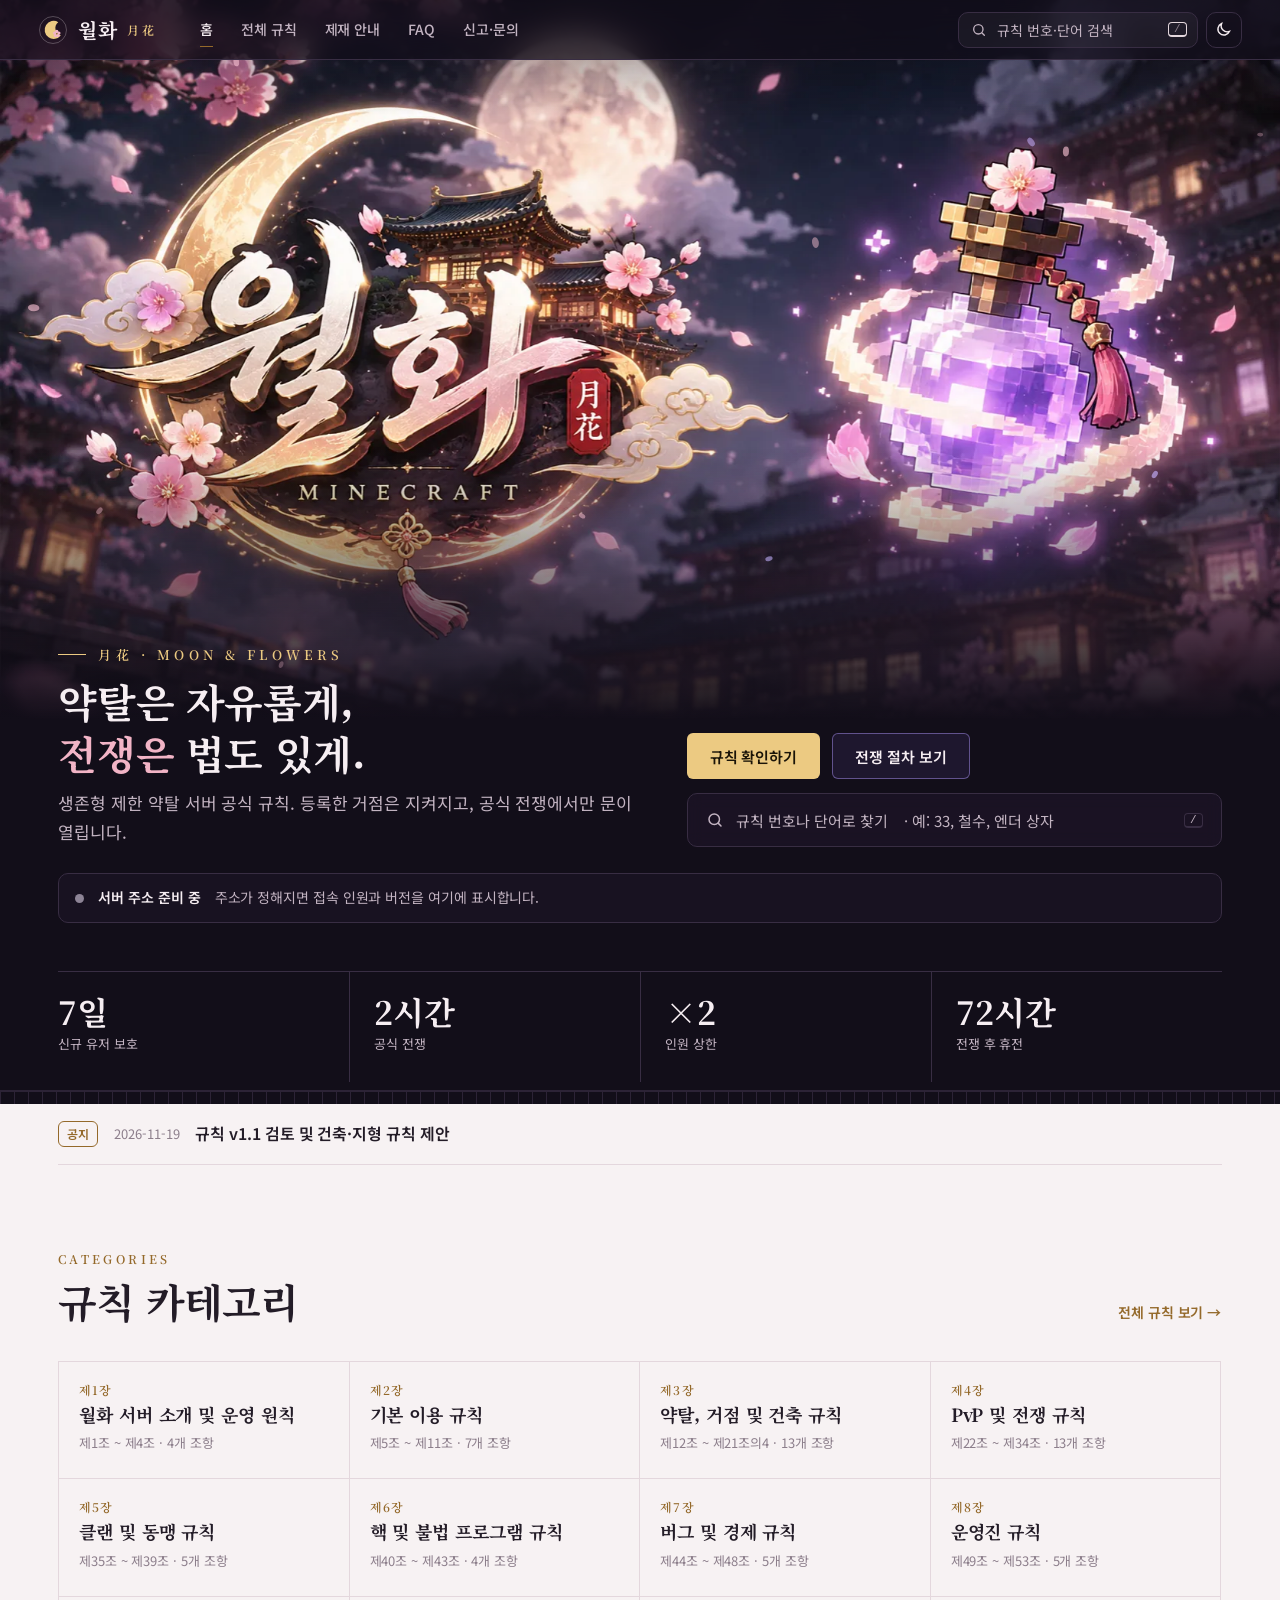
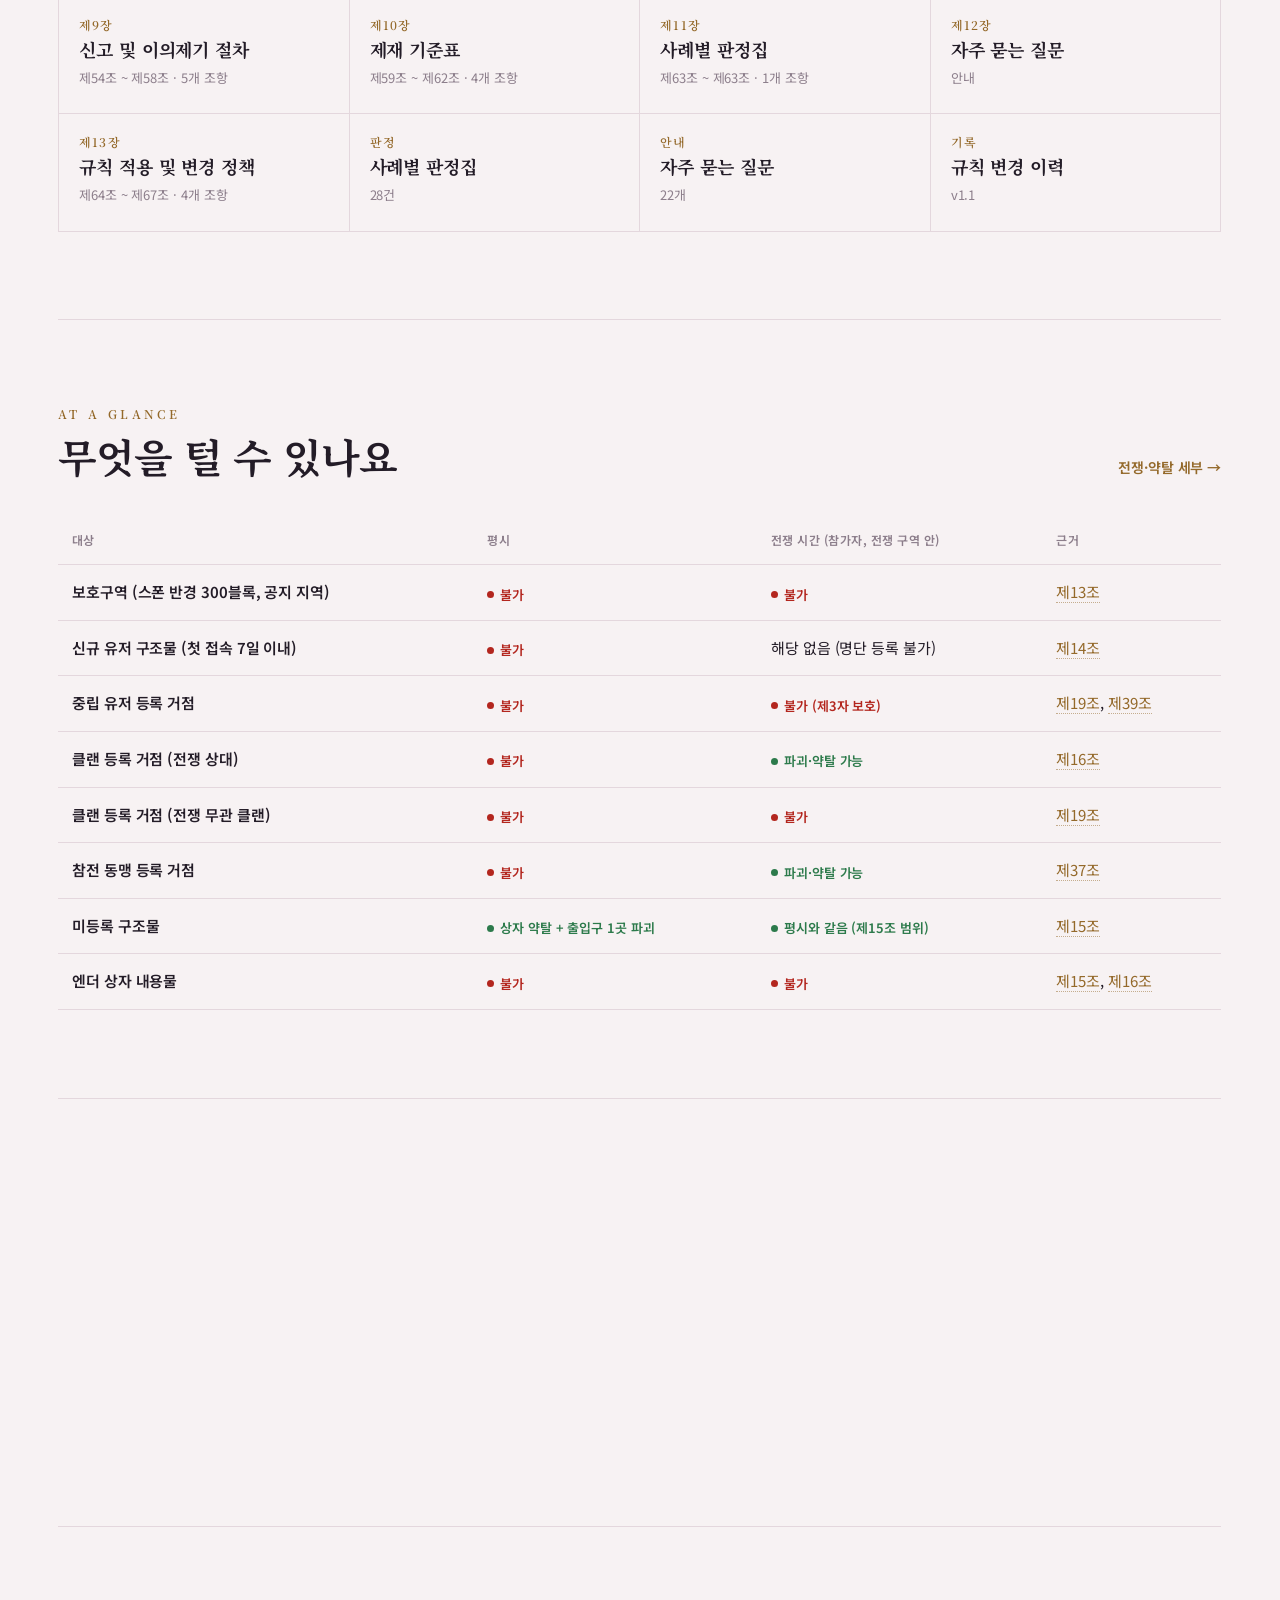
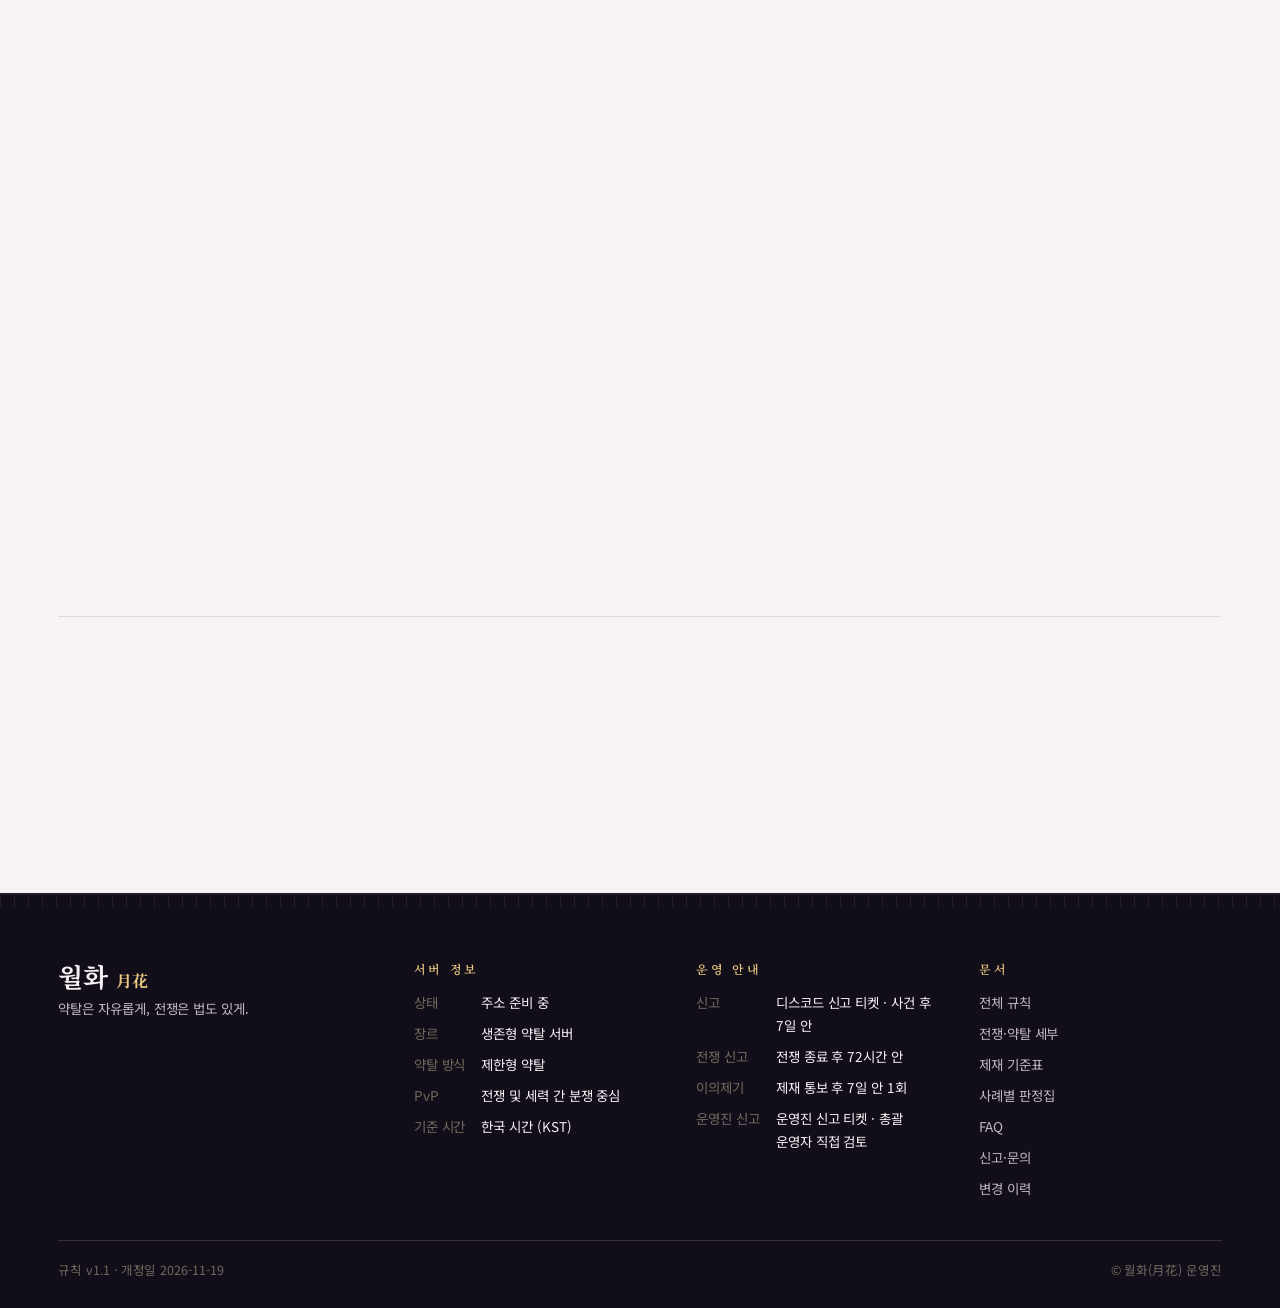
==== index.html @ 1fe0c27f "월화(月花) 공식 규칙 홈페이지 v1.1 - 규칙 데이터(data/*.md, site.json)와 디자인 코드 분리 - 전체 규칙, 전쟁·약탈 세부, 제재 기준(1·2·3차), 판" ====
<!DOCTYPE html>
<html lang="ko">
<head>
<meta charset="utf-8">
<meta name="viewport" content="width=device-width, initial-scale=1, viewport-fit=cover">
<title>월화서버</title>
<meta name="description" content="월화(月花) 생존형 제한 약탈 서버 공식 규칙. 전체 규칙, 전쟁·약탈 절차, 제재 기준, 판정 사례, FAQ.">
<meta name="theme-color" content="#120e19">
<meta property="og:type" content="website">
<meta property="og:title" content="월화(月花) 서버 공식 규칙">
<meta property="og:description" content="약탈은 자유롭게, 전쟁은 법도 있게. 월화 생존형 제한 약탈 서버의 전체 규칙과 제재 기준.">
<meta property="og:image" content="img/hero-1200.jpg">
<meta name="twitter:card" content="summary_large_image">
<link rel="icon" href="img/favicon.svg" type="image/svg+xml">
<link rel="preload" as="image" type="image/webp" href="img/hero-1200.webp" imagesrcset="img/hero-800.webp 800w, img/hero-1200.webp 1200w, img/hero-1672.webp 1672w" imagesizes="100vw" fetchpriority="high">
<link rel="preconnect" href="https://fonts.googleapis.com">
<link rel="preconnect" href="https://fonts.gstatic.com" crossorigin>
<link href="https://fonts.googleapis.com/css2?family=Noto+Sans+KR:wght@400;500;600;700&family=Noto+Serif+KR:wght@600;700&display=swap" rel="stylesheet">
<link rel="stylesheet" href="css/style.css">
</head>
<body>
<div class="progress" id="progress" aria-hidden="true"></div>

<header class="top" id="top">
  <div class="wrap">
    <button class="icon-btn menu-btn" id="menuBtn" type="button" aria-label="메뉴 열기">
      <svg viewBox="0 0 24 24" fill="none" stroke="currentColor" stroke-width="2" stroke-linecap="round"><path d="M4 7h16M4 12h16M4 17h16"/></svg>
    </button>
    <a class="logo" href="#home" aria-label="월화 홈">
      <svg viewBox="0 0 40 40" aria-hidden="true">
        <circle cx="20" cy="20" r="18" fill="none" stroke="currentColor" stroke-opacity=".35"/>
        <path d="M27 9.5A12 12 0 1 0 30.5 27 10 10 0 0 1 27 9.5Z" fill="#ecca82"/>
        <g fill="#f2b4c6" transform="translate(25 25)"><circle r="2.2" cx="0" cy="-3"/><circle r="2.2" cx="2.85" cy="-.93"/><circle r="2.2" cx="1.76" cy="2.43"/><circle r="2.2" cx="-1.76" cy="2.43"/><circle r="2.2" cx="-2.85" cy="-.93"/><circle r="1" fill="#8a6a2c"/></g>
      </svg>
      <b>월화</b><small>月花</small>
    </a>
    <nav class="gnb" aria-label="주 메뉴">
      <a href="#home" data-nav="home">홈</a>
      <a href="#rules" data-nav="rules">전체 규칙</a>
      <a href="#penalty" data-nav="penalty">제재 안내</a>
      <a href="#faq" data-nav="faq">FAQ</a>
      <a href="#report" data-nav="report">신고·문의</a>
      <a href="#admin" data-nav="admin" class="admin-link">관리</a>
    </nav>
    <div class="top-tools">
      <button class="search-btn" id="searchBtn" type="button" aria-label="규칙 검색">
        <svg viewBox="0 0 24 24" fill="none" stroke="currentColor" stroke-width="2" stroke-linecap="round"><circle cx="11" cy="11" r="7"/><path d="m20 20-3.5-3.5"/></svg>
        <span>규칙 번호·단어 검색</span><kbd>/</kbd>
      </button>
      <button class="icon-btn" id="themeBtn" type="button" aria-label="테마 바꾸기" title="테마 바꾸기">
        <svg viewBox="0 0 24 24" fill="none" stroke="currentColor" stroke-width="2"><path d="M20.5 14.6A8.5 8.5 0 0 1 9.4 3.5a8.5 8.5 0 1 0 11.1 11.1Z"/></svg>
      </button>
    </div>
  </div>
</header>

<div class="scrim" id="scrim"></div>
<main id="view" tabindex="-1"></main>

<footer class="foot" id="foot"></footer>

<nav class="tabbar" id="tabbar" aria-label="모바일 메뉴">
  <a href="#home" data-tab="home"><svg viewBox="0 0 24 24" fill="none" stroke="currentColor" stroke-width="1.8"><path d="M4 11l8-7 8 7v9h-5v-6H9v6H4z"/></svg>홈</a>
  <a href="#rules" data-tab="rules"><svg viewBox="0 0 24 24" fill="none" stroke="currentColor" stroke-width="1.8"><path d="M6 3h9l4 4v14H6zM9 10h7M9 14h7M9 18h4"/></svg>규칙</a>
  <button type="button" id="tabSearch"><svg viewBox="0 0 24 24" fill="none" stroke="currentColor" stroke-width="1.8"><circle cx="11" cy="11" r="7"/><path d="m20 20-3.5-3.5"/></svg>검색</button>
  <a href="#penalty" data-tab="penalty"><svg viewBox="0 0 24 24" fill="none" stroke="currentColor" stroke-width="1.8"><path d="M12 3l8 3v6c0 5-3.5 8-8 9-4.5-1-8-4-8-9V6z"/></svg>제재</a>
  <button type="button" id="tabMenu"><svg viewBox="0 0 24 24" fill="none" stroke="currentColor" stroke-width="1.8"><path d="M4 7h16M4 12h16M4 17h16"/></svg>목록</button>
</nav>

<div class="palette" id="palette" role="dialog" aria-modal="true" aria-label="규칙 검색">
  <div class="pal">
    <div class="pal-input">
      <svg viewBox="0 0 24 24" fill="none" stroke="currentColor" stroke-width="2" stroke-linecap="round"><circle cx="11" cy="11" r="7"/><path d="m20 20-3.5-3.5"/></svg>
      <label for="palInput" class="sr">검색어</label>
      <input id="palInput" type="search" placeholder="조 번호(33), 제재 코드(W-7), 단어(철수, 엔더 상자)" autocomplete="off">
      <button type="button" id="palClose">ESC</button>
    </div>
    <div class="chips" id="palChips" role="group" aria-label="카테고리 필터"></div>
    <div class="pal-results" id="palResults" role="listbox" aria-label="검색 결과"></div>
    <div class="pal-foot"><span><kbd>↑</kbd> <kbd>↓</kbd> 이동</span><span><kbd>Enter</kbd> 열기</span><span><kbd>Esc</kbd> 닫기</span><span id="palCount"></span></div>
  </div>
</div>

<button class="to-top" id="toTop" type="button" aria-label="맨 위로">
  <svg viewBox="0 0 24 24" fill="none" stroke="currentColor" stroke-width="2" stroke-linecap="round"><path d="m6 15 6-6 6 6"/></svg>
</button>
<div class="toast" id="toast" role="status" aria-live="polite"></div>

<script defer src="vendor/marked.min.js"></script>
<script defer src="js/status.js"></script>
<script defer src="js/data.js"></script>
<script defer src="js/app.js"></script>
<script defer src="js/admin.js"></script>
</body>
</html>
---- css/style.css ----
/* 월화 규칙 포털 — Dark Fantasy Game Portal × Modern Documentation
   레이아웃: 상단 헤더 / 홈은 전폭 비주얼 / 문서는 좌측 카테고리 · 중앙 본문 · 우측 목차 3단 */
/* 키 비주얼 팔레트: 보랏빛 밤하늘, 벚꽃 분홍, 달빛 금색, 물약 보라 */
:root{
  --bg:#f7f2f3;
  --bg-2:#efe6ea;
  --surface:#fdfafb;
  --ink:#231c27;
  --ink-2:#5c4f5e;
  --ink-3:#8c7e8b;
  --line:#e4d7dd;
  --gold:#94692a;
  --gold-soft:rgba(148,105,42,.09);
  --sakura:#c9587f;
  --violet:#7a5cd6;
  --ok:#2c7a4b; --no:#b3261e; --mid:#9a5a08;
  --mark:rgba(232,140,170,.30);
  --shadow:0 14px 44px rgba(45,25,45,.14);
  --night:#120e19; --night-2:#1c1625; --night-ink:#f6eef2; --night-ink-2:#c3b4c2; --night-line:#382d43; --night-gold:#ecca82;
  --plum:#f2b4c6;

  --display:"Noto Serif KR","Nanum Myeongjo","Apple Myungjo",serif;
  --font:"Noto Sans KR",-apple-system,BlinkMacSystemFont,"Apple SD Gothic Neo","Malgun Gothic",system-ui,sans-serif;
  --mono:"SF Mono",ui-monospace,Menlo,Consolas,monospace;
  --r-sm:6px; --r-md:10px; --r-pill:999px;
  --head-h:60px;
  --ease:cubic-bezier(.22,.8,.3,1);
  color-scheme:light;
}
@media (prefers-color-scheme: dark){
  :root:not([data-theme="light"]){
    --bg:#13101a; --bg-2:#17131f; --surface:#1e1828; --ink:#f1e9ee; --ink-2:#b9aab6; --ink-3:#85788a;
    --line:#302839; --gold:#e9c77b; --gold-soft:rgba(233,199,123,.09); --sakura:#f2b4c6; --violet:#b49cff;
    --ok:#5cc489; --no:#f0727a; --mid:#e6a44a; --mark:rgba(242,180,198,.28); --shadow:0 18px 50px rgba(0,0,0,.55);
    color-scheme:dark;
  }
}
:root[data-theme="dark"]{
  --bg:#13101a; --bg-2:#17131f; --surface:#1e1828; --ink:#f1e9ee; --ink-2:#b9aab6; --ink-3:#85788a;
  --line:#302839; --gold:#e9c77b; --gold-soft:rgba(233,199,123,.09); --sakura:#f2b4c6; --violet:#b49cff;
  --ok:#5cc489; --no:#f0727a; --mid:#e6a44a; --mark:rgba(242,180,198,.28); --shadow:0 18px 50px rgba(0,0,0,.55);
  color-scheme:dark;
}

*{box-sizing:border-box}
html{-webkit-text-size-adjust:100%;scroll-padding-top:calc(var(--head-h) + 20px)}
body{margin:0;background:var(--bg);color:var(--ink);font:400 16px/1.7 var(--font);word-break:keep-all;overflow-wrap:break-word;letter-spacing:-.005em;-webkit-font-smoothing:antialiased;transition:background-color .35s var(--ease),color .35s var(--ease)}
body::before{content:"";position:fixed;right:-18vw;top:-22vw;width:60vw;height:60vw;border-radius:50%;background:radial-gradient(circle,color-mix(in srgb,var(--violet) 9%,transparent),transparent 62%);pointer-events:none;z-index:-1}
h1,h2,h3,h4{margin:0;line-height:1.25;letter-spacing:-.02em;text-wrap:balance}
p{margin:0}
a{color:inherit}
button{font-family:inherit}
code,kbd{font-family:var(--mono);font-size:.88em}
kbd{border:1px solid var(--line);border-bottom-width:2px;border-radius:4px;padding:0 5px;font-size:11px;color:var(--ink-3)}
:focus-visible{outline:2px solid var(--gold);outline-offset:2px;border-radius:4px}
.sr{position:absolute;width:1px;height:1px;overflow:hidden;clip:rect(0 0 0 0)}
.wrap{max-width:1240px;margin:0 auto;padding:0 max(20px,3vw)}
.muted{color:var(--ink-3)}
.serif{font-family:var(--display)}

/* ── 진행 표시 ── */
.progress{position:fixed;top:0;left:0;height:2px;width:100%;transform-origin:0 50%;transform:scaleX(0);background:linear-gradient(90deg,var(--sakura),var(--gold),var(--violet));z-index:80;transition:transform .1s linear}

/* ── 헤더 ── */
.top{position:sticky;top:0;z-index:60;height:var(--head-h);background:color-mix(in srgb,var(--bg) 82%,transparent);backdrop-filter:blur(14px) saturate(140%);-webkit-backdrop-filter:blur(14px) saturate(140%);border-bottom:1px solid var(--line)}
.top.on-hero{background:color-mix(in srgb,var(--night) 70%,transparent);border-bottom-color:var(--night-line);color:var(--night-ink)}
.top .wrap{height:100%;display:flex;align-items:center;gap:20px;max-width:none}
.logo{display:flex;align-items:center;gap:10px;text-decoration:none;white-space:nowrap}
.logo svg{width:30px;height:30px;flex:none}
.logo b{font:700 20px/1 var(--display);letter-spacing:.02em}
.logo small{font:600 12px/1 var(--display);color:var(--gold);letter-spacing:.2em}
.top.on-hero .logo small{color:var(--night-gold)}
.gnb{display:flex;gap:4px;margin-left:12px}
.gnb a{position:relative;padding:8px 12px;font-size:14px;font-weight:500;text-decoration:none;color:var(--ink-2);border-radius:var(--r-sm);transition:color .2s}
.top.on-hero .gnb a{color:var(--night-ink-2)}
.gnb a::after{content:"";position:absolute;left:12px;right:12px;bottom:2px;height:1px;background:var(--gold);transform:scaleX(0);transition:transform .3s var(--ease)}
.gnb a:hover{color:var(--ink)} .top.on-hero .gnb a:hover{color:var(--night-ink)}
.gnb a:hover::after,.gnb a[aria-current="page"]::after{transform:scaleX(1)}
.gnb a[aria-current="page"]{color:var(--ink)} .top.on-hero .gnb a[aria-current="page"]{color:var(--night-ink)}
.top-tools{margin-left:auto;display:flex;gap:8px;align-items:center}
.search-btn{display:flex;align-items:center;gap:10px;height:36px;min-width:240px;padding:0 10px 0 12px;border:1px solid var(--line);border-radius:var(--r-md);background:var(--surface);color:var(--ink-3);font-size:14px;cursor:pointer;transition:border-color .2s,transform .12s}
.top.on-hero .search-btn{background:rgba(255,255,255,.04);border-color:var(--night-line);color:var(--night-ink-2)}
.search-btn:hover{border-color:var(--gold)}
.search-btn:active{transform:scale(.98)}
.search-btn svg{width:16px;height:16px;flex:none}
.search-btn kbd{margin-left:auto}
.icon-btn{display:grid;place-items:center;width:36px;height:36px;border:1px solid var(--line);border-radius:var(--r-md);background:transparent;color:inherit;cursor:pointer;transition:border-color .2s,transform .12s,background-color .2s}
.top.on-hero .icon-btn{border-color:var(--night-line)}
.icon-btn:hover{border-color:var(--gold)}
.icon-btn:active{transform:scale(.94)}
.icon-btn svg{width:17px;height:17px}
.menu-btn{display:none}
.admin-link{display:none}
.is-admin .admin-link{display:inline-flex}

/* ── 공통 버튼 ── */
.btn{display:inline-flex;align-items:center;justify-content:center;gap:8px;height:46px;padding:0 22px;border-radius:var(--r-sm);font:600 15px/1 var(--font);text-decoration:none;border:1px solid transparent;cursor:pointer;transition:transform .12s var(--ease),background-color .2s,border-color .2s,color .2s}
.btn:active{transform:scale(.97)}
.btn-gold{background:var(--night-gold);color:#1a1408}
.btn-gold:hover{background:#f3d798;box-shadow:0 0 24px rgba(236,202,130,.35)}
.btn-line{border-color:rgba(180,156,255,.45);color:var(--night-ink);background:rgba(120,90,200,.12)}
.btn-line:hover{border-color:#b49cff;color:#fff;box-shadow:0 0 24px rgba(180,156,255,.25)}
.btn-sm{height:32px;padding:0 12px;font-size:13px;border-radius:var(--r-sm);border:1px solid var(--line);background:var(--surface);color:var(--ink-2)}
.btn-sm:hover{border-color:var(--gold);color:var(--ink)}
.btn-sm.primary{background:var(--gold);border-color:var(--gold);color:var(--surface)}
.btn-sm.danger{color:var(--no)}

/* ── 페이지 전환 ── */
#view{position:relative}
.enter{animation:enter .38s var(--ease) backwards}
@keyframes enter{from{opacity:0;transform:translateY(8px)}to{opacity:1;transform:none}}

/* ── 홈 히어로: 키 비주얼 + 아래 안내 띠 ── */
.hero{position:relative;background:var(--night);color:var(--night-ink);overflow:hidden;margin-top:calc(-1 * var(--head-h))}
.kv{position:relative;aspect-ratio:1672/941;max-height:min(86vh,900px);min-height:300px;width:100%;overflow:hidden;background:#1d1a25 url("[data-uri]") center/cover no-repeat}
.kv img{position:absolute;inset:0;width:100%;height:100%;object-fit:cover;object-position:30% 50%;will-change:transform;animation:kvIn 1.2s var(--ease) both}
@keyframes kvIn{from{opacity:0;transform:scale(1.04)}to{opacity:1;transform:none}}
.kv::after{content:"";position:absolute;inset:0;pointer-events:none;background:linear-gradient(180deg,rgba(18,14,25,.55) 0,transparent 16%,transparent 62%,var(--night) 100%)}
.hero canvas{position:absolute;inset:0;width:100%;height:100%;pointer-events:none;z-index:1}
.hero-body{position:relative;z-index:2;margin-top:-72px;padding-bottom:8px}
.hero-row{display:grid;grid-template-columns:minmax(0,1.1fr) minmax(0,1fr);gap:40px;align-items:end}
.hero .kicker{font:600 13px/1 var(--display);letter-spacing:.32em;color:var(--night-gold);display:flex;align-items:center;gap:12px}
.hero .kicker::before{content:"";width:28px;height:1px;background:var(--night-gold)}
.hero h2{font:700 clamp(26px,3.2vw,40px)/1.3 var(--display);margin:14px 0 10px;letter-spacing:-.01em}
.hero h2 em{font-style:normal;color:var(--plum)}
.hero .lead{font-size:clamp(15px,1.5vw,17px);color:var(--night-ink-2);max-width:34em}
.hero .ctas{display:flex;gap:12px;flex-wrap:wrap;margin-bottom:14px}
.hero-search{display:flex;align-items:center;gap:12px;width:100%;height:54px;padding:0 18px;border:1px solid var(--night-line);border-radius:var(--r-md);background:rgba(30,22,40,.72);backdrop-filter:blur(8px);-webkit-backdrop-filter:blur(8px);color:var(--night-ink-2);font-size:15px;cursor:text;text-align:left;transition:border-color .2s,box-shadow .3s,background-color .2s}
.hero-search:hover{border-color:#b49cff;box-shadow:0 0 0 4px rgba(180,156,255,.12),0 0 32px rgba(180,156,255,.18)}
.hero-search svg{width:18px;height:18px;flex:none}
.hero-search kbd{margin-left:auto;border-color:var(--night-line);color:var(--night-ink-2)}
.hero-stats{position:relative;display:grid;grid-template-columns:repeat(4,1fr);margin-top:48px;border-top:1px solid var(--night-line)}
.hero-stats a{padding:22px 24px 26px 0;text-decoration:none;transition:color .2s}
.hero-stats a+a{padding-left:24px;border-left:1px solid var(--night-line)}
.hero-stats b{display:block;font:700 32px/1.1 var(--display);color:var(--night-ink);transition:color .2s,text-shadow .3s}
.hero-stats span{font-size:13px;color:var(--night-ink-2)}
.hero-stats a:hover b{color:var(--night-gold);text-shadow:0 0 18px rgba(236,202,130,.35)}
.lattice{height:14px;background-image:linear-gradient(90deg,var(--night-line) 1px,transparent 1px),linear-gradient(var(--night-line) 1px,transparent 1px);background-size:14px 14px;opacity:.7;border-top:1px solid var(--night-line)}

/* ── 홈 섹션 ── */
.home-sec{padding:88px 0;content-visibility:auto;contain-intrinsic-size:auto 700px}
.home-sec+.home-sec{border-top:1px solid var(--line)}
.sec-title{display:flex;align-items:end;justify-content:space-between;gap:20px;margin-bottom:36px;flex-wrap:wrap}
.sec-title .eyebrow{font:600 12px/1 var(--display);letter-spacing:.28em;color:var(--gold);margin-bottom:12px}
.sec-title h2{font:700 clamp(28px,3.6vw,40px)/1.2 var(--display)}
.sec-title a{font-size:14px;color:var(--gold);text-decoration:none;font-weight:600}
.sec-title a:hover{text-decoration:underline}
.notice-bar{display:flex;align-items:center;gap:16px;padding:16px 0;border-bottom:1px solid var(--line);text-decoration:none}
.notice-bar .tag{font-size:12px;font-weight:600;color:var(--gold);border:1px solid var(--gold);padding:2px 8px;border-radius:var(--r-sm)}
.notice-bar time{font-size:13px;color:var(--ink-3);font-variant-numeric:tabular-nums}
.notice-bar b{font-weight:600}
.notice-bar:hover b{color:var(--gold)}

.cat-grid{display:grid;grid-template-columns:repeat(4,1fr);border-top:1px solid var(--line);border-left:1px solid var(--line)}
.cat-grid a{display:grid;gap:6px;align-content:start;padding:22px 20px 24px;border-right:1px solid var(--line);border-bottom:1px solid var(--line);text-decoration:none;transition:background-color .25s var(--ease)}
.cat-grid a{position:relative}
.cat-grid a::after{content:"";position:absolute;left:0;right:0;bottom:-1px;height:2px;background:linear-gradient(90deg,var(--sakura),var(--violet));transform:scaleX(0);transform-origin:0 50%;transition:transform .35s var(--ease)}
.cat-grid a:hover{background:var(--surface)}
.cat-grid a:hover::after{transform:scaleX(1)}
.cat-grid .no{font:600 12px/1 var(--display);color:var(--gold);letter-spacing:.1em}
.cat-grid b{font:700 18px/1.35 var(--display)}
.cat-grid span{font-size:13px;color:var(--ink-3)}
.cat-grid a:hover b{color:var(--gold)}

.matrix-wrap{overflow-x:auto}
.matrix{width:100%;border-collapse:collapse;font-size:15px}
.matrix th,.matrix td{text-align:left;padding:14px 14px;border-bottom:1px solid var(--line);vertical-align:top}
.matrix thead th{font-size:12px;color:var(--ink-3);font-weight:600;letter-spacing:.04em}
.matrix tbody td:first-child{font-weight:600}
.matrix tbody tr{transition:background-color .2s}
.matrix tbody tr:hover{background:var(--surface)}
.pill{display:inline-flex;align-items:center;gap:6px;font-size:13px;font-weight:600;white-space:nowrap}
.pill::before{content:"";width:7px;height:7px;border-radius:50%;background:currentColor;flex:none}
.pill.ok{color:var(--ok)} .pill.no{color:var(--no)} .pill.mid{color:var(--mid)}

.timeline{list-style:none;margin:0;padding:0;display:grid;grid-template-columns:repeat(8,1fr);border-top:1px solid var(--line)}
.timeline li{position:relative;padding:22px 14px 0 0}
.timeline li::before{content:"";position:absolute;top:-4px;left:0;width:7px;height:7px;transform:rotate(45deg);background:var(--ink-3)}
.timeline li.key::before{background:var(--gold)}
.timeline li.war::before{background:var(--no)}
.timeline .t{font-size:12px;color:var(--ink-3);font-weight:600;font-variant-numeric:tabular-nums}
.timeline h4{font:700 17px/1.3 var(--display);margin:4px 0 6px}
.timeline p{font-size:13px;color:var(--ink-2);line-height:1.55}

.two{display:grid;grid-template-columns:minmax(0,1fr) minmax(0,1fr);gap:56px}
.severe{list-style:none;margin:0;padding:0;border-top:1px solid var(--line)}
.severe li{display:flex;gap:12px;padding:12px 0;border-bottom:1px solid var(--line);font-size:15px}
.severe li::before{content:"";flex:none;width:6px;height:6px;margin-top:10px;transform:rotate(45deg);background:var(--no)}
.ladder{display:grid;grid-template-columns:repeat(7,minmax(0,1fr));gap:4px;align-items:end;height:220px}
.ladder div{display:flex;flex-direction:column;justify-content:flex-end;padding:10px 8px;border-radius:4px 4px 0 0;background:var(--bg-2);border:1px solid var(--line);border-bottom:0;transition:transform .3s var(--ease),background-color .25s}
.ladder div:hover{transform:translateY(-4px);background:var(--surface)}
.ladder div:last-child{background:color-mix(in srgb,var(--no) 18%,var(--bg-2));border-color:color-mix(in srgb,var(--no) 40%,var(--line))}
.ladder span{font-size:11px;color:var(--ink-3)}
.ladder b{font-size:14px;line-height:1.25}
.quick{display:grid;grid-template-columns:repeat(4,1fr);gap:0;border-top:1px solid var(--line)}
.quick a{padding:22px 20px 24px 0;text-decoration:none;display:grid;gap:4px}
.quick a+a{padding-left:20px;border-left:1px solid var(--line)}
.quick b{font:700 20px/1.3 var(--display)}
.quick span{font-size:14px;color:var(--ink-2)}
.quick a:hover b{color:var(--gold)}

/* ── 문서 3단 레이아웃 ── */
.docs{display:grid;grid-template-columns:272px minmax(0,1fr) 232px;max-width:1480px;margin:0 auto;min-height:calc(100vh - var(--head-h))}
.side{position:sticky;top:var(--head-h);height:calc(100vh - var(--head-h));overflow-y:auto;border-right:1px solid var(--line);background:var(--bg-2);padding:20px 14px 40px;scrollbar-width:thin}
.side-filter{width:100%;height:34px;border:1px solid var(--line);border-radius:var(--r-sm);background:var(--surface);color:var(--ink);font:400 13px var(--font);padding:0 10px;margin-bottom:16px}
.side-filter:focus{outline:none;border-color:var(--gold)}
.side h4{font:600 11px/1 var(--font);letter-spacing:.14em;color:var(--ink-3);margin:20px 8px 8px}
.side h4:first-of-type{margin-top:4px}
.side ul{list-style:none;margin:0;padding:0}
.nav-item{display:flex;align-items:center;gap:8px;width:100%;padding:7px 10px;border:0;border-radius:var(--r-sm);background:none;color:var(--ink-2);font-size:14px;text-align:left;text-decoration:none;cursor:pointer;position:relative;transition:background-color .15s,color .15s}
.nav-item:hover{background:var(--gold-soft);color:var(--ink)}
.nav-item.active{color:var(--ink);font-weight:600;background:var(--gold-soft)}
.nav-item.active::before{content:"";position:absolute;left:0;top:7px;bottom:7px;width:2px;border-radius:2px;background:linear-gradient(var(--sakura),var(--gold))}
.nav-item .no{font:600 11px/1 var(--mono);color:var(--ink-3);min-width:26px}
.nav-item .chev{margin-left:auto;width:14px;height:14px;transition:transform .25s var(--ease);color:var(--ink-3)}
.nav-item[aria-expanded="true"] .chev{transform:rotate(90deg)}
.sub{display:none;margin:2px 0 6px 18px;border-left:1px solid var(--line);padding-left:6px}
.sub.open{display:block;animation:enter .25s var(--ease)}
.sub a{display:block;padding:4px 8px;border-radius:4px;font-size:13px;color:var(--ink-3);text-decoration:none;line-height:1.45;transition:color .15s,background-color .15s}
.sub a:hover{color:var(--ink);background:var(--gold-soft)}
.sub a.reading{color:var(--gold);font-weight:600}
.side .hidden{display:none}

.content{padding:40px clamp(20px,4vw,64px) 96px;min-width:0}
.crumbs{display:flex;gap:8px;font-size:13px;color:var(--ink-3);margin-bottom:14px;flex-wrap:wrap}
.crumbs a{text-decoration:none}
.crumbs a:hover{color:var(--gold)}
.page-head{padding-bottom:24px;margin-bottom:8px;border-bottom:1px solid var(--line)}
.page-head .eyebrow{font:600 12px/1 var(--display);letter-spacing:.24em;color:var(--gold);margin-bottom:10px}
.page-head h1{font:700 clamp(28px,3.4vw,38px)/1.25 var(--display)}
.page-head .desc{color:var(--ink-2);margin-top:10px;max-width:46em}
.page-tools{display:flex;gap:8px;flex-wrap:wrap;margin-top:18px}
.chips{display:flex;gap:6px;flex-wrap:wrap}
.chip{height:30px;padding:0 12px;border:1px solid var(--line);border-radius:var(--r-pill);background:transparent;color:var(--ink-2);font-size:13px;cursor:pointer;transition:all .18s var(--ease)}
.chip:hover{border-color:var(--gold);color:var(--ink)}
.chip[aria-pressed="true"]{background:var(--ink);border-color:var(--ink);color:var(--bg)}
.chip .n{opacity:.6;margin-left:4px;font-variant-numeric:tabular-nums}

/* 장 / 조 */
.chapter-note{margin:20px 0 0;padding:12px 16px;border-left:2px solid var(--sakura);background:var(--surface);color:var(--ink-2);font-size:14px;border-radius:0 var(--r-sm) var(--r-sm) 0}
.art{padding:32px 0;border-bottom:1px solid var(--line);scroll-margin-top:calc(var(--head-h) + 16px)}
.art-head{display:flex;align-items:baseline;gap:14px;flex-wrap:wrap}
.art-no{font:700 13px/1 var(--mono);color:var(--gold);text-decoration:none;padding:5px 8px;border:1px solid color-mix(in srgb,var(--gold) 45%,transparent);border-radius:4px;letter-spacing:.02em;flex:none}
.art-no:hover{background:var(--gold-soft)}
.art h2{font:700 22px/1.35 var(--display);flex:1 1 200px}
.art-tools{display:flex;gap:4px;margin-left:auto}
.mini{display:inline-flex;align-items:center;gap:4px;height:28px;padding:0 9px;border:1px solid transparent;border-radius:var(--r-sm);background:none;color:var(--ink-3);font-size:12px;cursor:pointer;transition:all .15s}
.mini:hover{border-color:var(--line);color:var(--ink)}
.mini svg{width:13px;height:13px;transition:transform .25s var(--ease)}
.art.collapsed .toggle svg{transform:rotate(-90deg)}
.tags{display:flex;gap:6px;flex-wrap:wrap;margin-top:10px}
.tag-s{font-size:11px;font-weight:600;padding:2px 8px;border-radius:4px;border:1px solid var(--line);color:var(--ink-2)}
.tag-s.severe{border-color:color-mix(in srgb,var(--no) 50%,transparent);color:var(--no)}
.tag-s.ban{border-color:color-mix(in srgb,var(--mid) 50%,transparent);color:var(--mid)}
.art-body{margin-top:14px;display:grid;grid-template-rows:1fr;transition:grid-template-rows .3s var(--ease),opacity .3s}
.art-body>div{overflow:hidden}
.art.collapsed .art-body{grid-template-rows:0fr;opacity:0;margin-top:0}
.art-subs{display:grid;gap:8px;margin-top:16px}
.art.collapsed .art-subs{display:none}
details.fold{border:1px solid var(--line);border-radius:var(--r-md);background:var(--surface);overflow:hidden}
details.fold summary{display:flex;align-items:center;gap:10px;padding:11px 14px;cursor:pointer;font-size:14px;font-weight:600;list-style:none;user-select:none;transition:background-color .15s}
details.fold summary::-webkit-details-marker{display:none}
details.fold summary:hover{background:var(--gold-soft)}
details.fold summary .n{font-weight:500;color:var(--ink-3);font-variant-numeric:tabular-nums}
details.fold summary svg{margin-left:auto;width:14px;height:14px;color:var(--ink-3);transition:transform .25s var(--ease)}
details.fold[open] summary svg{transform:rotate(90deg)}
details.fold .fold-body{padding:4px 14px 14px;animation:enter .25s var(--ease)}
.pen-table{width:100%;border-collapse:collapse;font-size:13px}
.pen-table th,.pen-table td{text-align:left;padding:8px 10px;border-bottom:1px solid var(--line);vertical-align:top}
.pen-table th{color:var(--ink-3);font-weight:600;font-size:12px}
.pen-table td:first-child a{font-family:var(--mono);color:var(--gold);text-decoration:none;font-weight:600}
.case-links{list-style:none;margin:0;padding:0;display:grid;gap:2px}
.case-links a{display:flex;gap:10px;align-items:baseline;padding:7px 0;text-decoration:none;font-size:14px;border-bottom:1px dashed var(--line)}
.case-links a:hover .t{color:var(--gold)}
.case-links .k{font-family:var(--mono);font-size:12px;color:var(--ink-3);flex:none}
.case-links .pill{margin-left:auto}
.pager{display:grid;grid-template-columns:1fr 1fr;gap:12px;margin-top:48px}
.pager a{display:grid;gap:4px;padding:16px 18px;border:1px solid var(--line);border-radius:var(--r-md);text-decoration:none;transition:border-color .2s,transform .2s var(--ease)}
.pager a:hover{border-color:var(--gold);transform:translateY(-2px)}
.pager a.next{text-align:right;grid-column:2}
.pager span{font-size:12px;color:var(--ink-3)}
.pager b{font-family:var(--display)}

/* 마크다운 본문 */
.prose{font-size:15.5px;max-width:780px}
.prose>*:first-child{margin-top:0}
.prose h1{display:none}
.prose h2{font:700 24px/1.35 var(--display);margin:44px 0 14px;padding-top:28px;border-top:1px solid var(--line);scroll-margin-top:calc(var(--head-h) + 16px)}
.prose h3{font:700 18px/1.4 var(--display);margin:28px 0 10px;scroll-margin-top:calc(var(--head-h) + 16px)}
.prose h4{font-size:16px;margin:20px 0 8px}
.prose p,.prose ul,.prose ol{margin:0 0 12px}
.prose ul,.prose ol{padding-left:1.35em}
.prose li{margin:3px 0}
.prose li::marker{color:var(--ink-3)}
.prose a{color:var(--gold);text-decoration:none;border-bottom:1px solid color-mix(in srgb,var(--gold) 35%,transparent)}
.prose a:hover{border-bottom-color:var(--gold)}
.prose blockquote{margin:0 0 16px;padding:10px 16px;border-left:2px solid var(--sakura);background:var(--surface);color:var(--ink-2);border-radius:0 var(--r-sm) var(--r-sm) 0}
.prose blockquote p{margin:0}
.prose hr{border:0;border-top:1px solid var(--line);margin:32px 0}
.prose .tw{overflow-x:auto;margin:0 0 16px;border:1px solid var(--line);border-radius:var(--r-md)}
.prose table{border-collapse:collapse;width:100%;font-size:14px}
.prose th,.prose td{text-align:left;padding:9px 12px;border-bottom:1px solid var(--line);vertical-align:top}
.prose tr:last-child td{border-bottom:0}
.prose th{background:var(--surface);color:var(--ink-3);font-weight:600;font-size:12.5px;white-space:nowrap}
.prose tr:target td,.flash{animation:flash 1.6s var(--ease)}
@keyframes flash{0%,40%{background:var(--mark)}100%{background:transparent}}
.prose pre{background:var(--surface);border:1px solid var(--line);padding:14px 16px;border-radius:var(--r-md);overflow-x:auto;font-size:13px;line-height:1.6}
.prose code{background:var(--gold-soft);padding:1px 5px;border-radius:4px;white-space:nowrap}
.prose pre code{background:none;padding:0}
.prose input[type=checkbox]{margin-right:6px;accent-color:var(--gold)}
.prose strong{font-weight:700}
.rule-ref{color:var(--gold);text-decoration:none;border-bottom:1px dotted color-mix(in srgb,var(--gold) 50%,transparent)}
.rule-ref:hover{border-bottom-style:solid}

/* 판정집 */
.case-list{list-style:none;margin:20px 0 0;padding:0}
.case{border-bottom:1px solid var(--line);scroll-margin-top:calc(var(--head-h) + 16px)}
.case>button{display:grid;grid-template-columns:72px 1fr auto 16px;gap:16px;align-items:center;width:100%;padding:18px 0;border:0;background:none;color:inherit;text-align:left;cursor:pointer}
.case>button:hover h3{color:var(--gold)}
.case .k{font:600 12px/1 var(--mono);color:var(--ink-3)}
.case h3{font:700 17px/1.4 var(--display);transition:color .15s}
.case .cat{font-size:12px;color:var(--ink-3);margin-top:2px;display:block;font-family:var(--font);font-weight:400}
.case>button svg{width:14px;height:14px;color:var(--ink-3);transition:transform .25s var(--ease)}
.case.open>button svg{transform:rotate(90deg)}
.case-body{display:none;padding:0 0 22px 88px}
.case.open .case-body{display:block;animation:enter .25s var(--ease)}
.case dl{margin:0;display:grid;grid-template-columns:110px 1fr;gap:10px 18px;font-size:14.5px}
.case dt{color:var(--ink-3);font-weight:600;font-size:13px}
.case dd{margin:0}

/* FAQ */
.faq-group{margin-top:28px}
.faq-group h2{font:700 13px/1 var(--font);letter-spacing:.12em;color:var(--ink-3);margin-bottom:6px}
.faq-group .case>button{grid-template-columns:28px 1fr 16px}
.faq-group .case-body{padding-left:44px;color:var(--ink-2)}

/* 우측 목차 */
.toc{position:sticky;top:var(--head-h);height:calc(100vh - var(--head-h));overflow-y:auto;padding:40px 20px 40px 8px;font-size:13px;scrollbar-width:thin}
.toc h4{font:600 11px/1 var(--font);letter-spacing:.14em;color:var(--ink-3);margin:0 0 12px 12px}
.toc a{display:block;padding:5px 12px;border-left:1px solid var(--line);color:var(--ink-3);text-decoration:none;line-height:1.45;transition:color .15s,border-color .15s}
.toc a:hover{color:var(--ink)}
.toc a.l3{padding-left:24px;font-size:12.5px}
.toc a.reading{color:var(--gold);border-left-color:var(--gold);font-weight:600}
.toc .toc-actions{margin:20px 0 0 12px;display:grid;gap:6px;justify-items:start}
.toc .toc-actions button{border:0;background:none;color:var(--ink-3);font-size:12.5px;cursor:pointer;padding:2px 0}
.toc .toc-actions button:hover{color:var(--gold)}
.toc-inline{display:none}

/* ── 검색 팔레트 ── */
.palette{position:fixed;inset:0;z-index:90;display:none;align-items:flex-start;justify-content:center;padding:10vh 16px 16px;background:rgba(5,6,9,.55);backdrop-filter:blur(3px)}
.palette.open{display:flex;animation:fadein .18s ease}
@keyframes fadein{from{opacity:0}to{opacity:1}}
.pal{width:min(720px,100%);max-height:78vh;display:flex;flex-direction:column;background:var(--surface);color:var(--ink);border:1px solid var(--line);border-radius:14px;box-shadow:var(--shadow);overflow:hidden;animation:pop .22s var(--ease)}
@keyframes pop{from{transform:translateY(-8px) scale(.985);opacity:0}to{transform:none;opacity:1}}
.pal-input{display:flex;align-items:center;gap:12px;padding:0 18px;border-bottom:1px solid var(--line)}
.pal-input svg{width:18px;height:18px;color:var(--ink-3);flex:none}
.pal-input input{flex:1;min-width:0;height:58px;border:0;background:none;color:var(--ink);font:400 17px var(--font);outline:none}
.pal-input button{border:1px solid var(--line);border-radius:4px;background:none;color:var(--ink-3);font-size:11px;padding:2px 6px;cursor:pointer}
.pal .chips{padding:10px 18px;border-bottom:1px solid var(--line)}
.pal-results{overflow-y:auto;padding:6px}
.pal-results a{display:grid;grid-template-columns:52px 1fr;gap:4px 12px;padding:10px 12px;border-radius:var(--r-md);text-decoration:none;animation:enter .22s var(--ease) both}
.pal-results a.sel{background:var(--gold-soft)}
.pal-results .ty{grid-row:span 2;font-size:11px;font-weight:600;color:var(--gold);padding-top:3px}
.pal-results .ti{font-weight:600;font-size:15px}
.pal-results .sn{font-size:13px;color:var(--ink-2);line-height:1.5;display:-webkit-box;-webkit-line-clamp:2;-webkit-box-orient:vertical;overflow:hidden}
.pal-results mark,.prose mark{background:var(--mark);color:inherit;border-radius:2px;padding:0 1px}
.pal-empty{padding:28px 18px;color:var(--ink-3);font-size:14px}
.pal-empty b{color:var(--ink)}
.pal-foot{display:flex;gap:16px;padding:10px 18px;border-top:1px solid var(--line);font-size:12px;color:var(--ink-3);flex-wrap:wrap}

/* 관리자 */
.admin-grid{display:grid;grid-template-columns:minmax(0,1fr) minmax(0,1fr);gap:20px;margin-top:20px}
.admin-grid textarea{width:100%;min-height:62vh;resize:vertical;border:1px solid var(--line);border-radius:var(--r-md);background:var(--surface);color:var(--ink);font:13px/1.6 var(--mono);padding:14px}
.admin-grid textarea:focus{outline:none;border-color:var(--gold)}
.admin-preview{border:1px solid var(--line);border-radius:var(--r-md);padding:16px 20px;max-height:62vh;overflow:auto;background:var(--bg)}
.field{display:grid;gap:6px;font-size:13px;color:var(--ink-2)}
.field input,.field select{height:36px;border:1px solid var(--line);border-radius:var(--r-sm);background:var(--surface);color:var(--ink);font:400 14px var(--font);padding:0 10px}
.admin-bar{display:flex;gap:12px;align-items:end;flex-wrap:wrap;margin-top:20px}
.status{font-size:13px;color:var(--ink-3)}
.status.ok{color:var(--ok)} .status.err{color:var(--no)}
.lock{padding:48px 0;text-align:left;max-width:520px}
.lock svg{width:36px;height:36px;color:var(--gold);margin-bottom:16px}
.history{list-style:none;margin:16px 0 0;padding:0;font-size:13px}
.history li{display:grid;grid-template-columns:150px 110px 1fr;gap:12px;padding:8px 0;border-bottom:1px solid var(--line)}

/* ── 푸터 ── */
.foot{position:relative;z-index:1;background:var(--night);color:var(--night-ink-2);font-size:13.5px}
.foot .lattice{opacity:.5}
.foot .cols{display:grid;grid-template-columns:1.3fr 1fr 1fr 1fr;gap:40px;padding:56px 0 40px}
.foot h4{font:600 12px/1 var(--display);letter-spacing:.22em;color:var(--night-gold);margin-bottom:16px}
.foot dl{margin:0;display:grid;grid-template-columns:auto 1fr;gap:8px 16px}
.foot dt{color:#6f6a5e}
.foot dd{margin:0;color:var(--night-ink)}
.foot .brand b{display:block;font:700 26px/1 var(--display);color:var(--night-ink);margin-bottom:8px}
.foot .brand p{max-width:22em}
.foot a{color:var(--night-ink-2);text-decoration:none}
.foot a:hover{color:var(--night-gold)}
.foot ul{list-style:none;margin:0;padding:0;display:grid;gap:8px}
.foot .bottom{display:flex;justify-content:space-between;gap:16px;flex-wrap:wrap;padding:18px 0 28px;border-top:1px solid var(--night-line);color:#6f6a5e;font-size:12.5px}

/* ── 모바일 하단 탭 ── */
.tabbar{display:none}
.scrim{display:none}

.toast{position:fixed;left:50%;bottom:28px;z-index:95;transform:translate(-50%,16px);padding:10px 16px;border-radius:var(--r-sm);background:var(--ink);color:var(--bg);font-size:13.5px;opacity:0;pointer-events:none;transition:opacity .25s,transform .25s var(--ease)}
.toast.show{opacity:1;transform:translate(-50%,0)}


/* ── 서버 상태 ── */
.srv{display:flex;align-items:center;gap:10px 14px;flex-wrap:wrap;margin-top:26px;padding:12px 16px;border:1px solid var(--night-line);border-radius:var(--r-md);background:rgba(30,22,40,.55);font-size:14px}
.srv .dot{width:9px;height:9px;border-radius:50%;background:#8d8496;flex:none}
.srv.on .dot{background:#5cd68e;box-shadow:0 0 0 4px rgba(92,214,142,.15)}
.srv.off .dot{background:#f0727a}
.srv.maint .dot{background:#ecca82}
.srv.unknown .dot,.srv.unset .dot{background:#8d8496}
.srv b{font-weight:600;color:var(--night-ink)}
.srv-detail{color:var(--night-ink-2);flex:1 1 220px;min-width:0}
.srv-copy{height:32px;padding:0 12px;border:1px solid var(--night-line);border-radius:var(--r-sm);background:none;color:var(--night-ink);font-size:13px;cursor:pointer}
.srv-copy:hover{border-color:var(--night-gold)}
[data-srv-mini][data-state="on"]{color:#5cd68e}
[data-srv-mini][data-state="off"]{color:#f0727a}
[data-srv-mini][data-state="maint"]{color:var(--night-gold)}

/* ── 맨 위로 ── */
.to-top{position:fixed;right:max(18px,env(safe-area-inset-right));bottom:24px;z-index:65;display:grid;place-items:center;width:44px;height:44px;border-radius:50%;border:1px solid var(--line);background:var(--surface);color:var(--ink);box-shadow:var(--shadow);cursor:pointer;opacity:0;transform:translateY(10px);pointer-events:none;transition:opacity .25s,transform .25s var(--ease),border-color .2s}
.to-top.show{opacity:1;transform:none;pointer-events:auto}
.to-top:hover{border-color:var(--gold)}
.to-top svg{width:20px;height:20px}

/* ── 관리자 확인 필요 조항 ── */
.tag-s.draft{border-color:color-mix(in srgb,var(--mid) 55%,transparent);color:var(--mid);background:color-mix(in srgb,var(--mid) 8%,transparent)}
.art.draft{border-left:2px dashed color-mix(in srgb,var(--mid) 55%,transparent);padding-left:18px;margin-left:-20px}

/* ── 제재표 ── */
.pen-filter{margin:28px 0 4px}
.prose table.pen-rows td:nth-child(4),.prose table.pen-rows td:nth-child(5),.prose table.pen-rows td:nth-child(6){white-space:nowrap;font-variant-numeric:tabular-nums}
.prose table.pen-rows td:nth-child(3){white-space:nowrap}
.prose table.pen-rows td:first-child{font-family:var(--mono);font-weight:600;color:var(--gold);white-space:nowrap}
.prose table.pen-rows td.perm{color:var(--no);font-weight:600}
.prose table.pen-rows tr.sev td:nth-child(2){font-weight:600}
mark.hit{background:var(--mark);color:inherit;border-radius:2px;padding:0 1px}

/* ── 터치 기기 ── */
@media (max-width:900px),(pointer:coarse){
  .icon-btn,.search-btn{width:44px;height:44px}
  .btn-sm{height:40px;padding:0 14px}
  .chip{height:40px;padding:0 14px}
  .logo,.sec-title a,.toc-inline a,.foot ul a,.sub a,.art-no,.pager a{min-height:44px;display:flex;align-items:center}
  .foot ul{gap:0}
  .toc-inline a{padding:0 8px}
  .sub a{padding:0 8px}
  .art-no{padding:0 10px}
  .mini{height:40px;min-width:40px;justify-content:center}
  .nav-item{padding:10px 10px}
  .sub a{padding:9px 8px}
  .side-filter{height:42px}
  details.fold summary{padding:13px 14px}
  .case>button{padding:16px 0;min-height:52px}
  .srv-copy{height:40px}
}
@media (max-width:700px){
  .prose table.pen-rows thead{display:none}
  .prose table.pen-rows,.prose table.pen-rows tbody,.prose table.pen-rows tr{display:block}
  .prose table.pen-rows tr{padding:12px 14px;border-bottom:1px solid var(--line)}
  .prose table.pen-rows td{display:grid;grid-template-columns:70px 1fr;gap:8px;padding:3px 0;border:0;white-space:normal!important}
  .prose table.pen-rows td::before{content:attr(data-label);color:var(--ink-3);font-size:12px;font-family:var(--font);font-weight:600}
  .prose table.pen-rows td:first-child::before{color:var(--ink-3)}
  .art.draft{margin-left:0;padding-left:12px}
}
@media (max-width:380px){
  .top .wrap{gap:8px;padding:0 12px}
  .logo small{display:none}
  .logo b{font-size:18px}
  .content{padding-left:14px;padding-right:14px}
  .wrap{padding:0 14px}
  .ladder b{font-size:11px}
  .ladder div{padding:8px 4px}
  .hero-stats b{font-size:26px}
}

/* ── 반응형 ── */
@media (max-width:1180px){
  .docs{grid-template-columns:248px minmax(0,1fr)}
  .toc{display:none}
  .toc-inline{display:block;margin:18px 0 0}
  .toc-inline details{border:1px solid var(--line);border-radius:var(--r-md);background:var(--surface)}
  .toc-inline summary{padding:10px 14px;font-size:13px;font-weight:600;cursor:pointer}
  .toc-inline nav{padding:0 10px 10px;max-height:40vh;overflow:auto;font-size:13px}
  .toc-inline a{display:block;padding:5px 6px;color:var(--ink-2);text-decoration:none;border-radius:4px}
  .toc-inline a:hover{background:var(--gold-soft)}
  .toc-inline a.l3{padding-left:18px;color:var(--ink-3)}
  .timeline{grid-template-columns:repeat(4,1fr);row-gap:28px}
  .cat-grid{grid-template-columns:repeat(3,1fr)}
}
@media (max-width:900px){
  .gnb,.search-btn span,.search-btn kbd{display:none}
  .search-btn{min-width:0;width:44px;padding:0;justify-content:center}
  .menu-btn{display:grid}
  .docs{grid-template-columns:minmax(0,1fr)}
  .side{position:fixed;top:0;left:0;bottom:0;height:auto;width:min(320px,86vw);z-index:85;transform:translateX(-102%);transition:transform .3s var(--ease);box-shadow:var(--shadow);padding-top:20px}
  body.drawer .side{transform:none}
  body.drawer .scrim{display:block;position:fixed;inset:0;z-index:84;background:rgba(0,0,0,.45);animation:fadein .2s}
  .content{padding:28px 20px 110px}
  .tabbar{display:grid;grid-template-columns:repeat(5,1fr);position:fixed;left:0;right:0;bottom:0;z-index:70;height:calc(60px + env(safe-area-inset-bottom));padding-bottom:env(safe-area-inset-bottom);background:color-mix(in srgb,var(--bg) 92%,transparent);backdrop-filter:blur(14px);-webkit-backdrop-filter:blur(14px);border-top:1px solid var(--line)}
  .tabbar a,.tabbar button{display:grid;place-items:center;align-content:center;gap:3px;border:0;background:none;color:var(--ink-3);font-size:10.5px;text-decoration:none;cursor:pointer}
  .tabbar svg{width:20px;height:20px}
  .tabbar .on{color:var(--gold)}
  .hero-row{grid-template-columns:1fr;gap:22px}
  .kv{min-height:0}
  .hero{margin-top:0}
  .hero-body{margin-top:-28px}
  .kv img{object-position:28% 50%}
  .hero-stats{grid-template-columns:1fr 1fr;margin-top:32px}
  .hero-stats a:nth-child(3){padding-left:0;border-left:0}
  .hero-stats a:nth-child(n+3){border-top:1px solid var(--night-line)}
  .two{grid-template-columns:1fr;gap:40px}
  .quick{grid-template-columns:1fr 1fr}
  .quick a:nth-child(3){padding-left:0;border-left:0}
  .quick a:nth-child(n+3){border-top:1px solid var(--line)}
  .foot .cols{grid-template-columns:1fr 1fr}
  .admin-grid{grid-template-columns:1fr}
  .foot{padding-bottom:60px}
  .to-top{bottom:calc(72px + env(safe-area-inset-bottom))}
}
@media (max-width:600px){
  .cat-grid{grid-template-columns:1fr 1fr}
  .timeline{grid-template-columns:1fr 1fr}
  .ladder{height:180px}
  .ladder b{font-size:12px}
  .case>button{grid-template-columns:52px 1fr 16px}
  .case>button .pill{grid-column:2;grid-row:2}
  .case-body{padding-left:0}
  .case dl{grid-template-columns:1fr;gap:2px}
  .case dd{margin-bottom:8px}
  .foot .cols{grid-template-columns:1fr}
  .pager{grid-template-columns:1fr}
  .pager a.next{grid-column:1}
  .art-tools .lbl{display:none}
  .hero-search .ex{display:none}
  .pal{max-height:86vh}
  .palette{padding-top:4vh}
  .history li{grid-template-columns:1fr}
}
@media (prefers-reduced-motion:reduce){
  .kv img{transform:none!important}
  *,*::before,*::after{animation:none!important;transition:none!important}
}
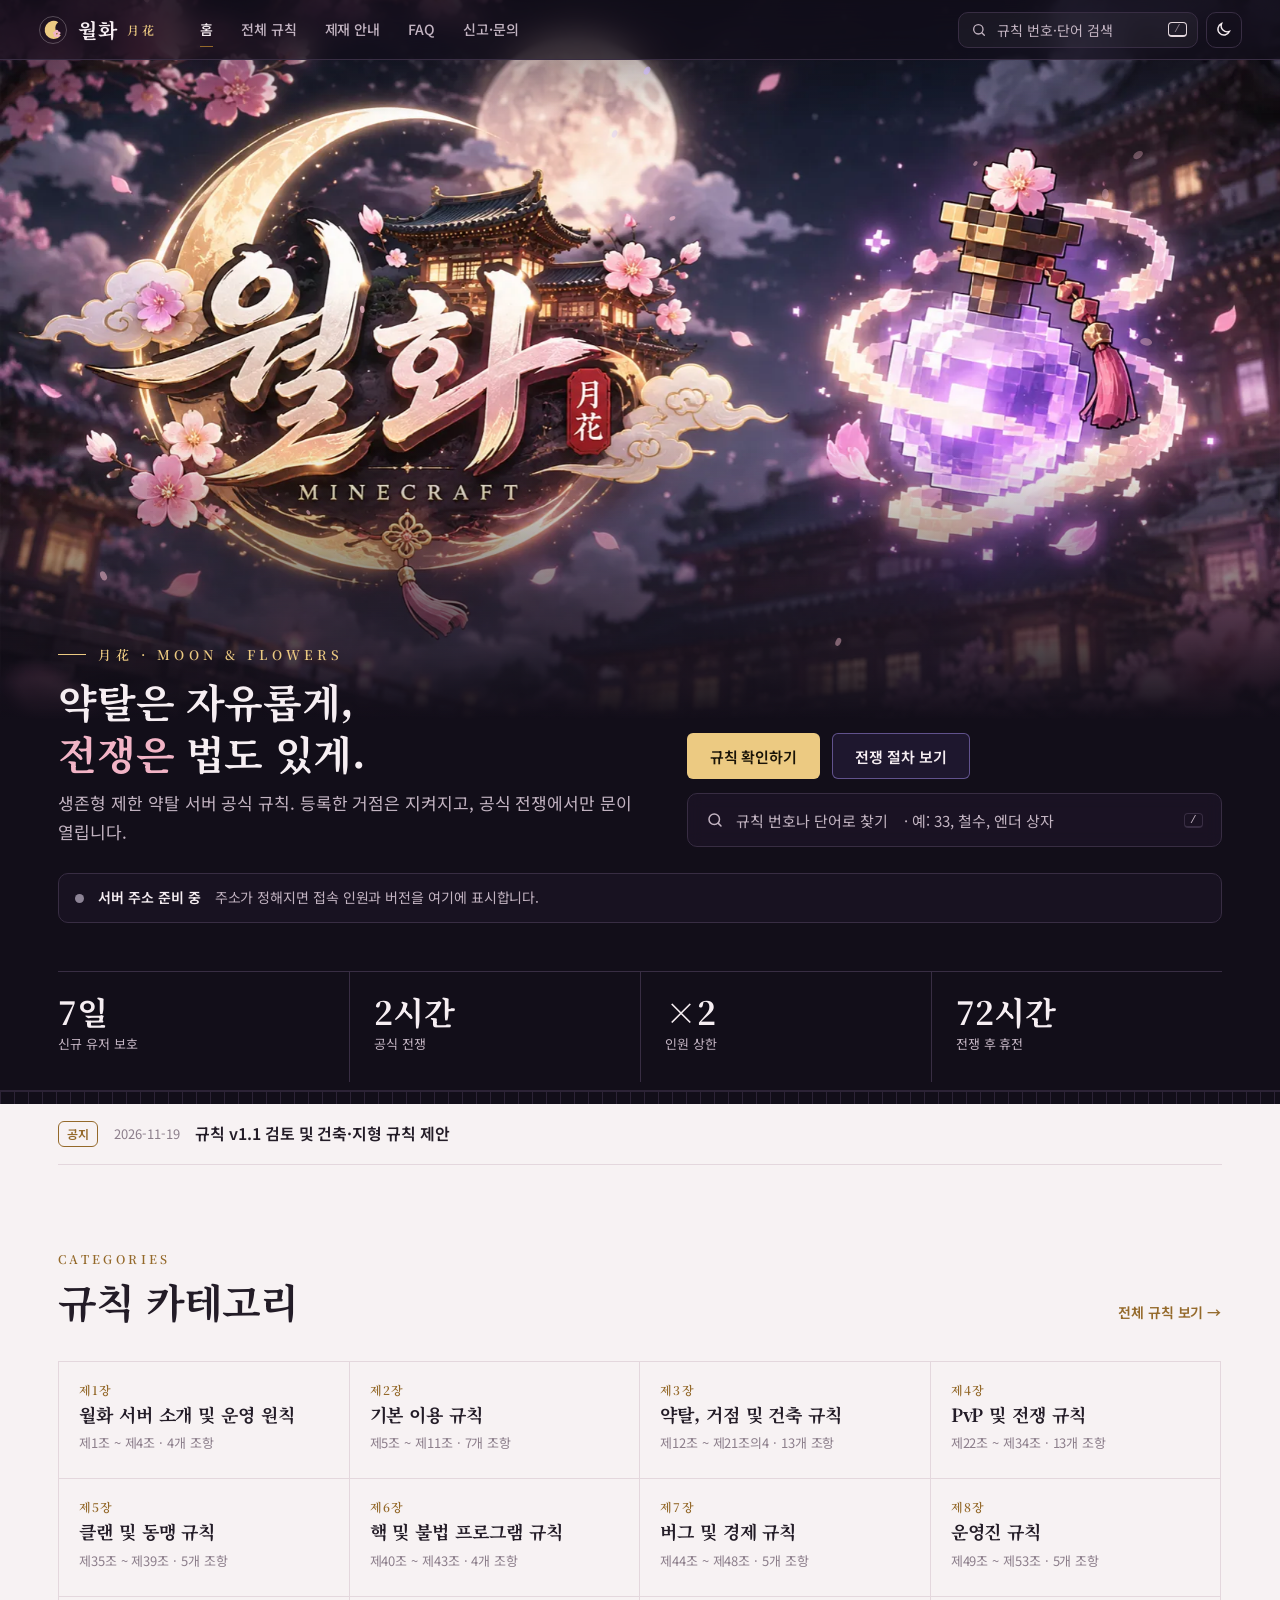
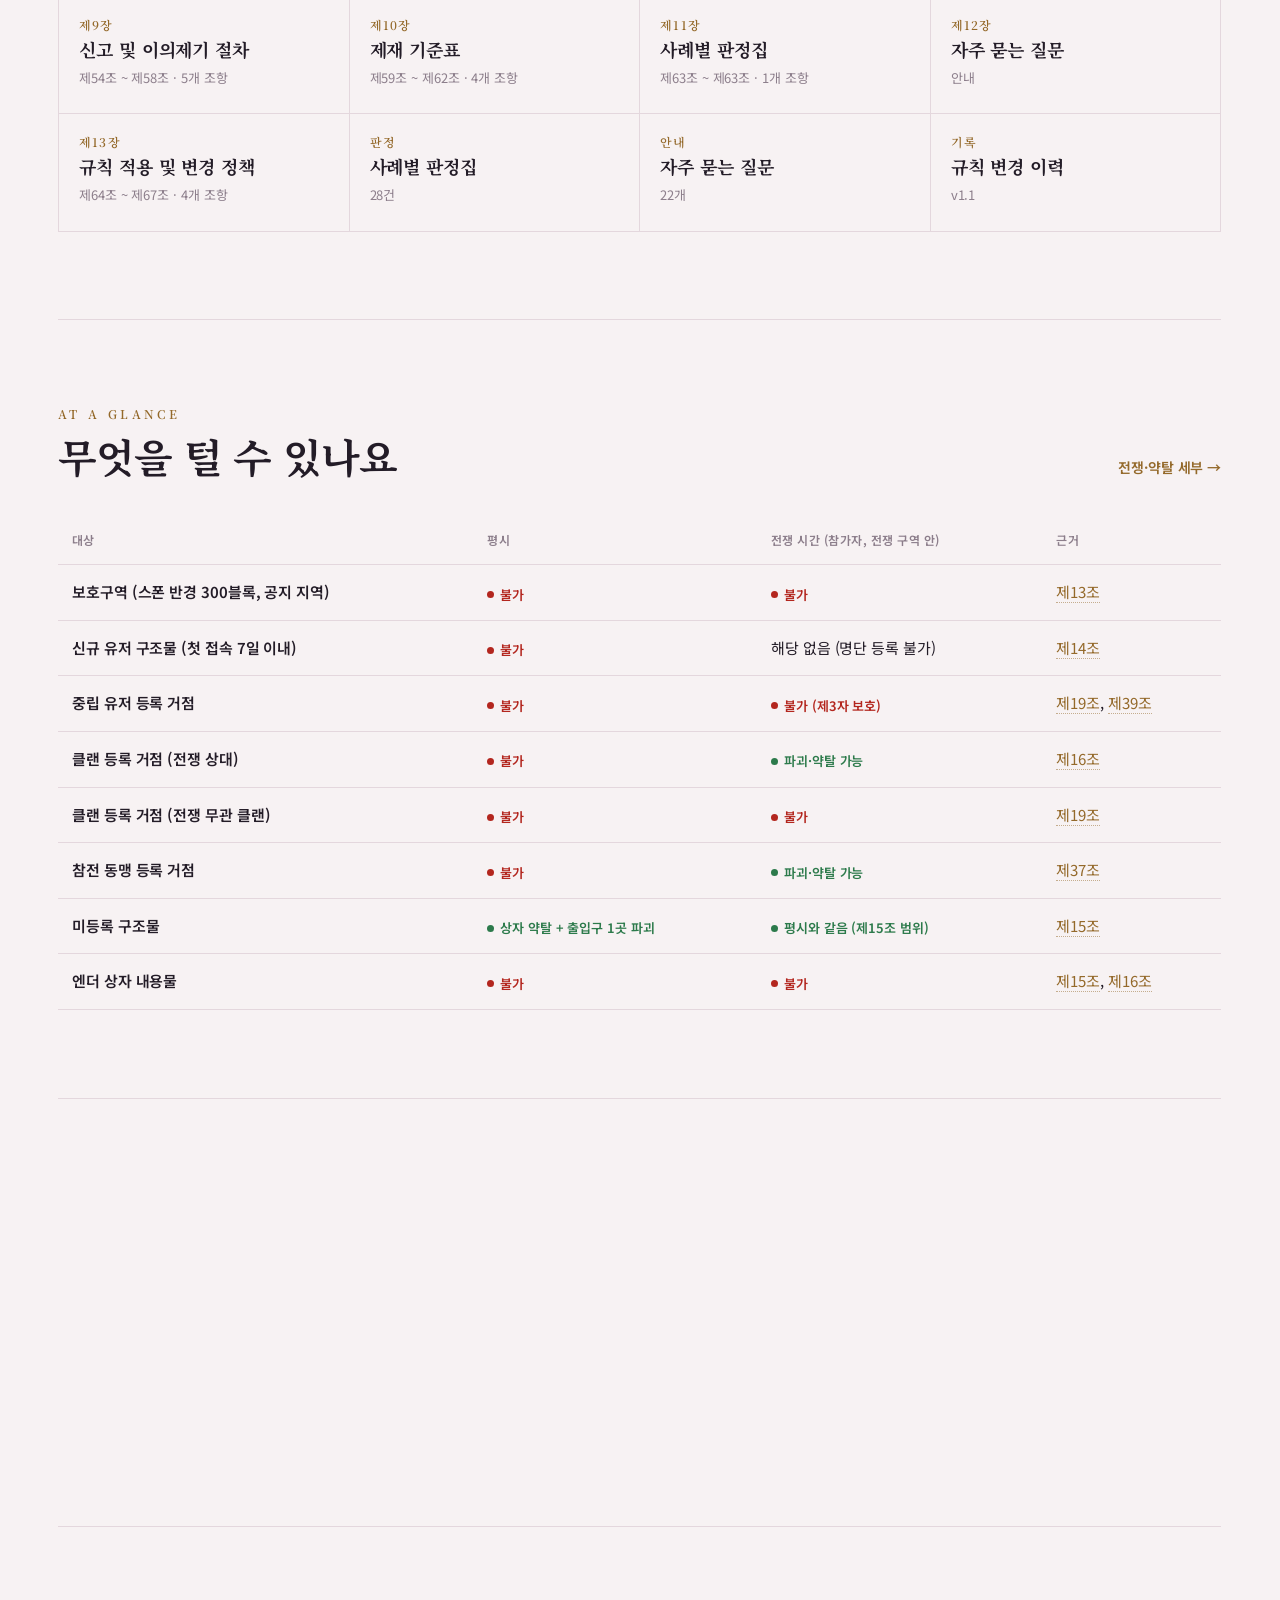
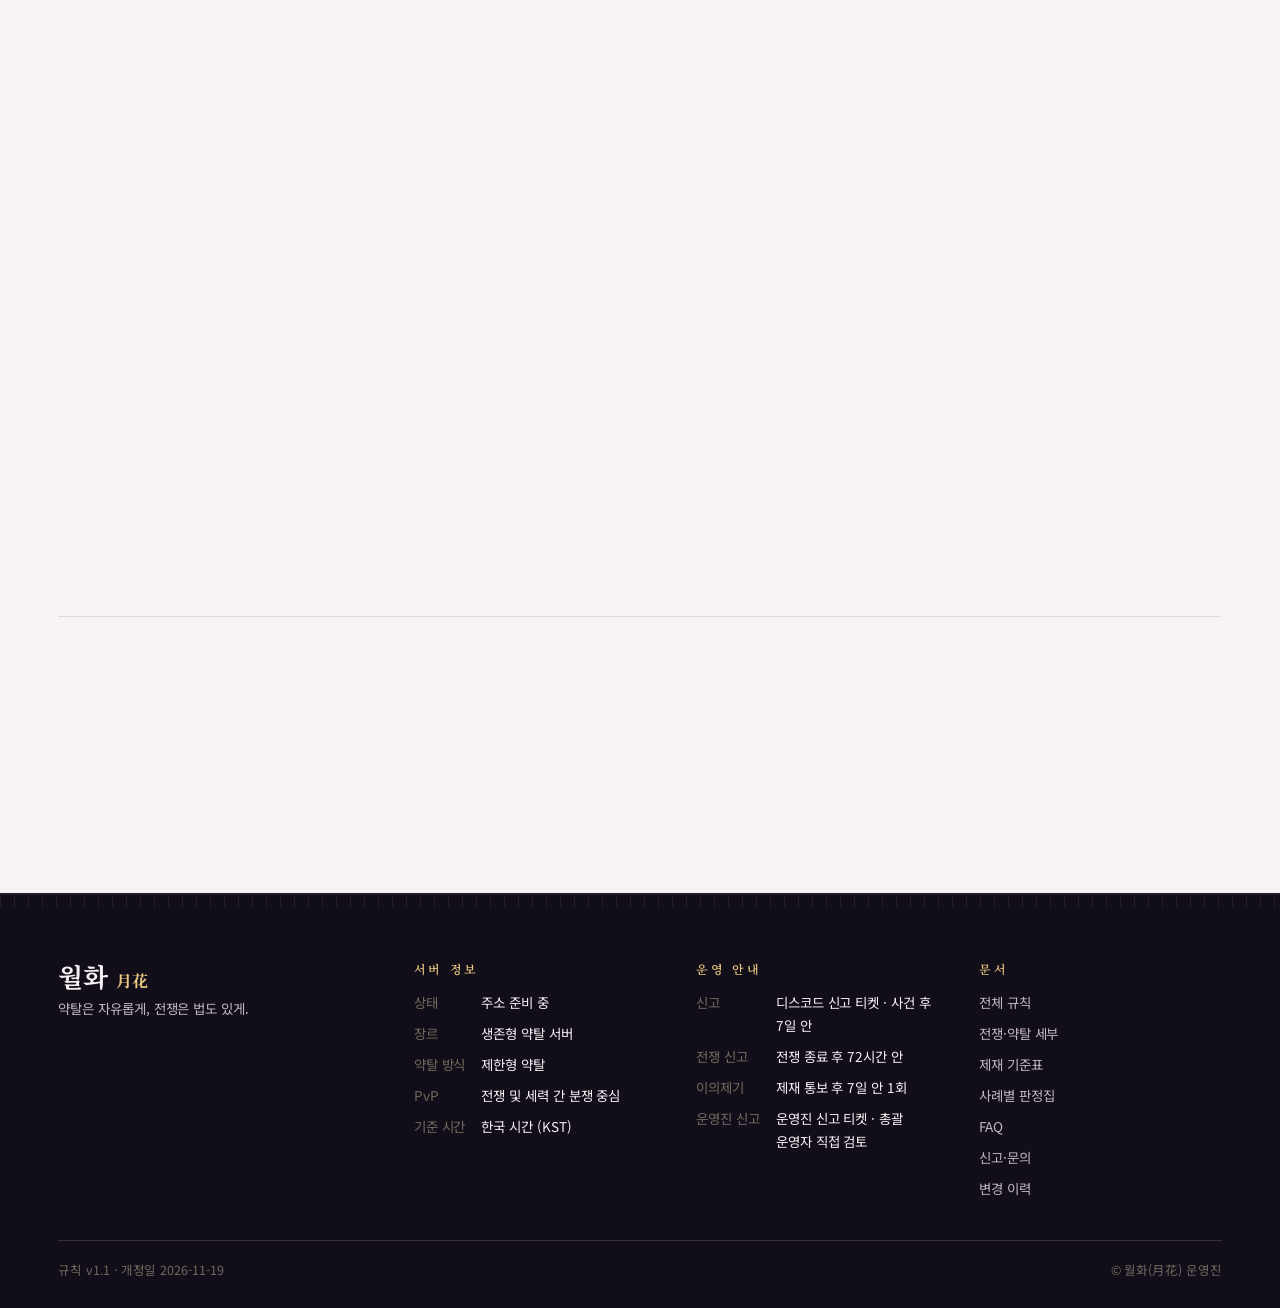
==== commit cc7c13e8: "배포 주소 반영 (canonical, OG, README) Co-Authored-By: Claude Opus 5.5 <noreply@anthropic.com> Claude-Sess" ====
--- a/index.html
+++ b/index.html
@@ -9,7 +9,9 @@
 <meta property="og:type" content="website">
 <meta property="og:title" content="월화(月花) 서버 공식 규칙">
 <meta property="og:description" content="약탈은 자유롭게, 전쟁은 법도 있게. 월화 생존형 제한 약탈 서버의 전체 규칙과 제재 기준.">
-<meta property="og:image" content="img/hero-1200.jpg">
+<meta property="og:image" content="https://deu20263417.github.io/wolhwa-rules/img/hero-1200.jpg">
+<meta property="og:url" content="https://deu20263417.github.io/wolhwa-rules/">
+<link rel="canonical" href="https://deu20263417.github.io/wolhwa-rules/">
 <meta name="twitter:card" content="summary_large_image">
 <link rel="icon" href="img/favicon.svg" type="image/svg+xml">
 <link rel="preload" as="image" type="image/webp" href="img/hero-1200.webp" imagesrcset="img/hero-800.webp 800w, img/hero-1200.webp 1200w, img/hero-1672.webp 1672w" imagesizes="100vw" fetchpriority="high">
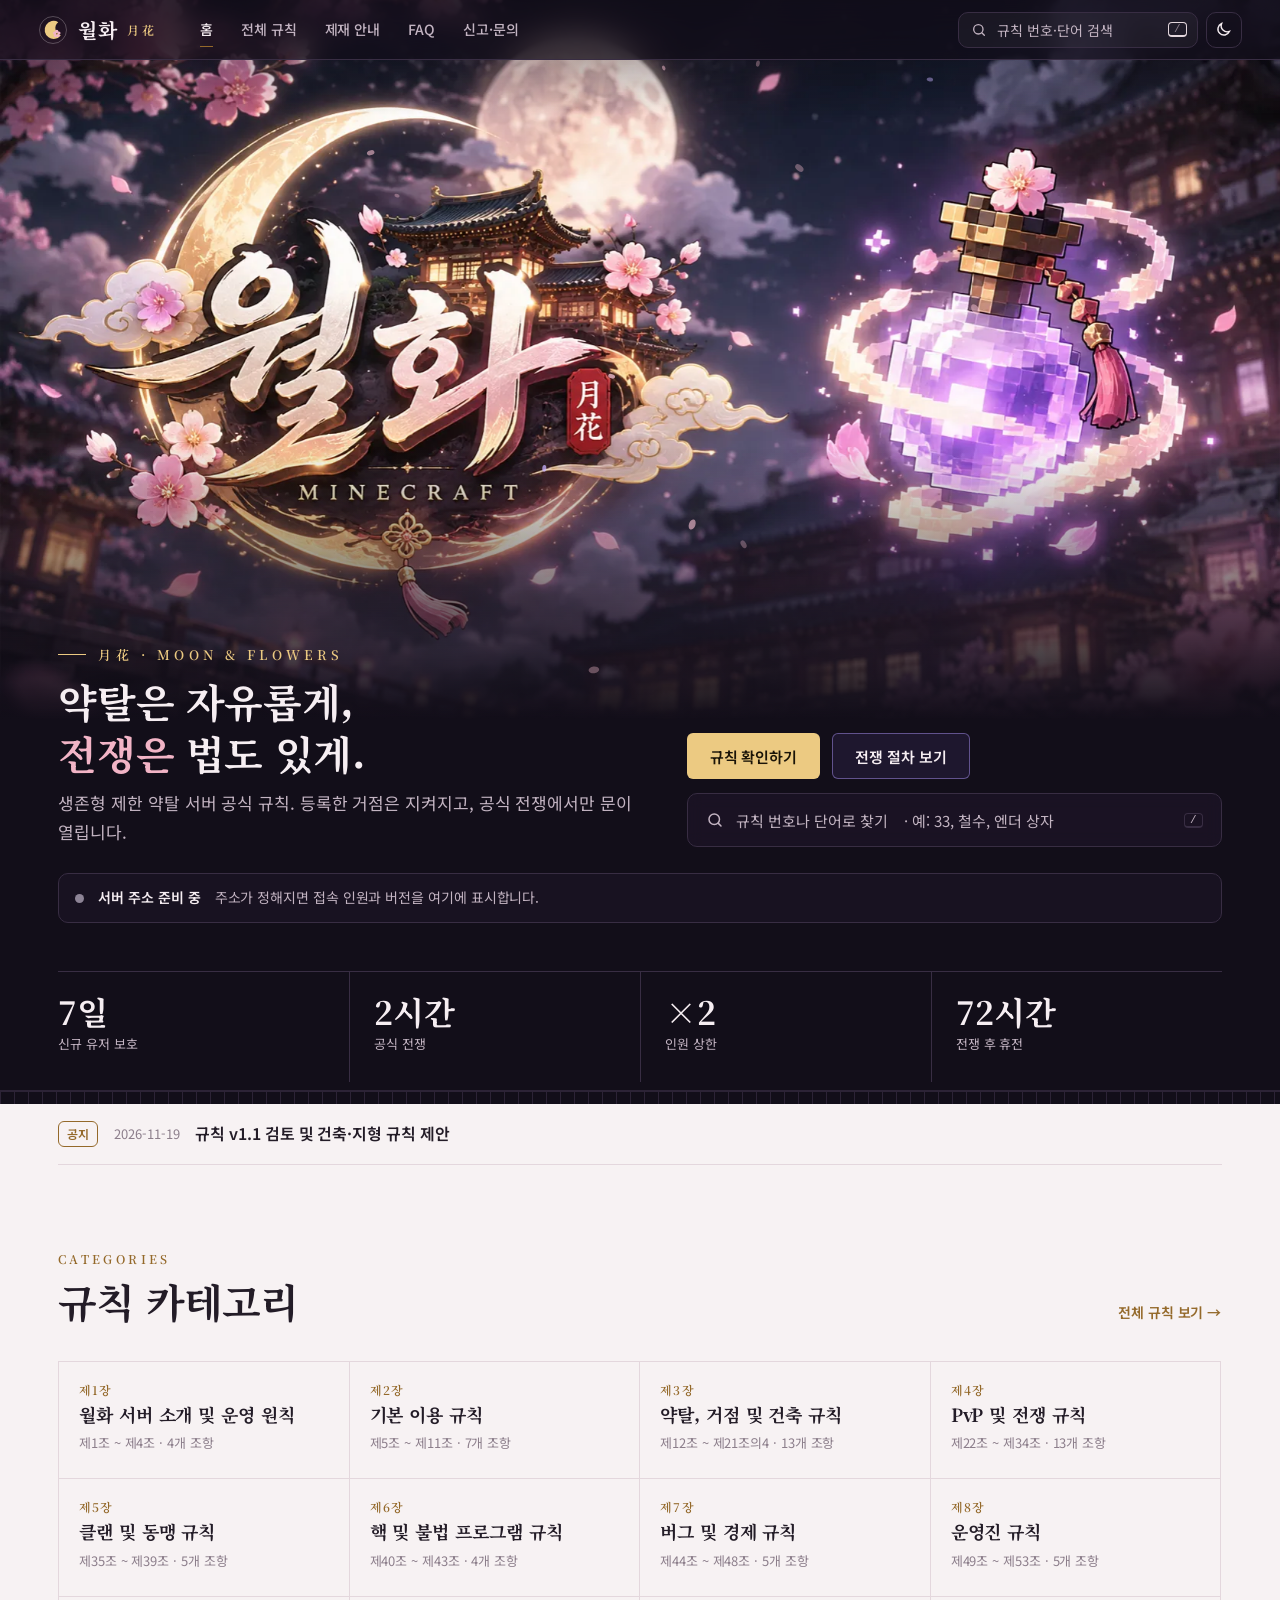
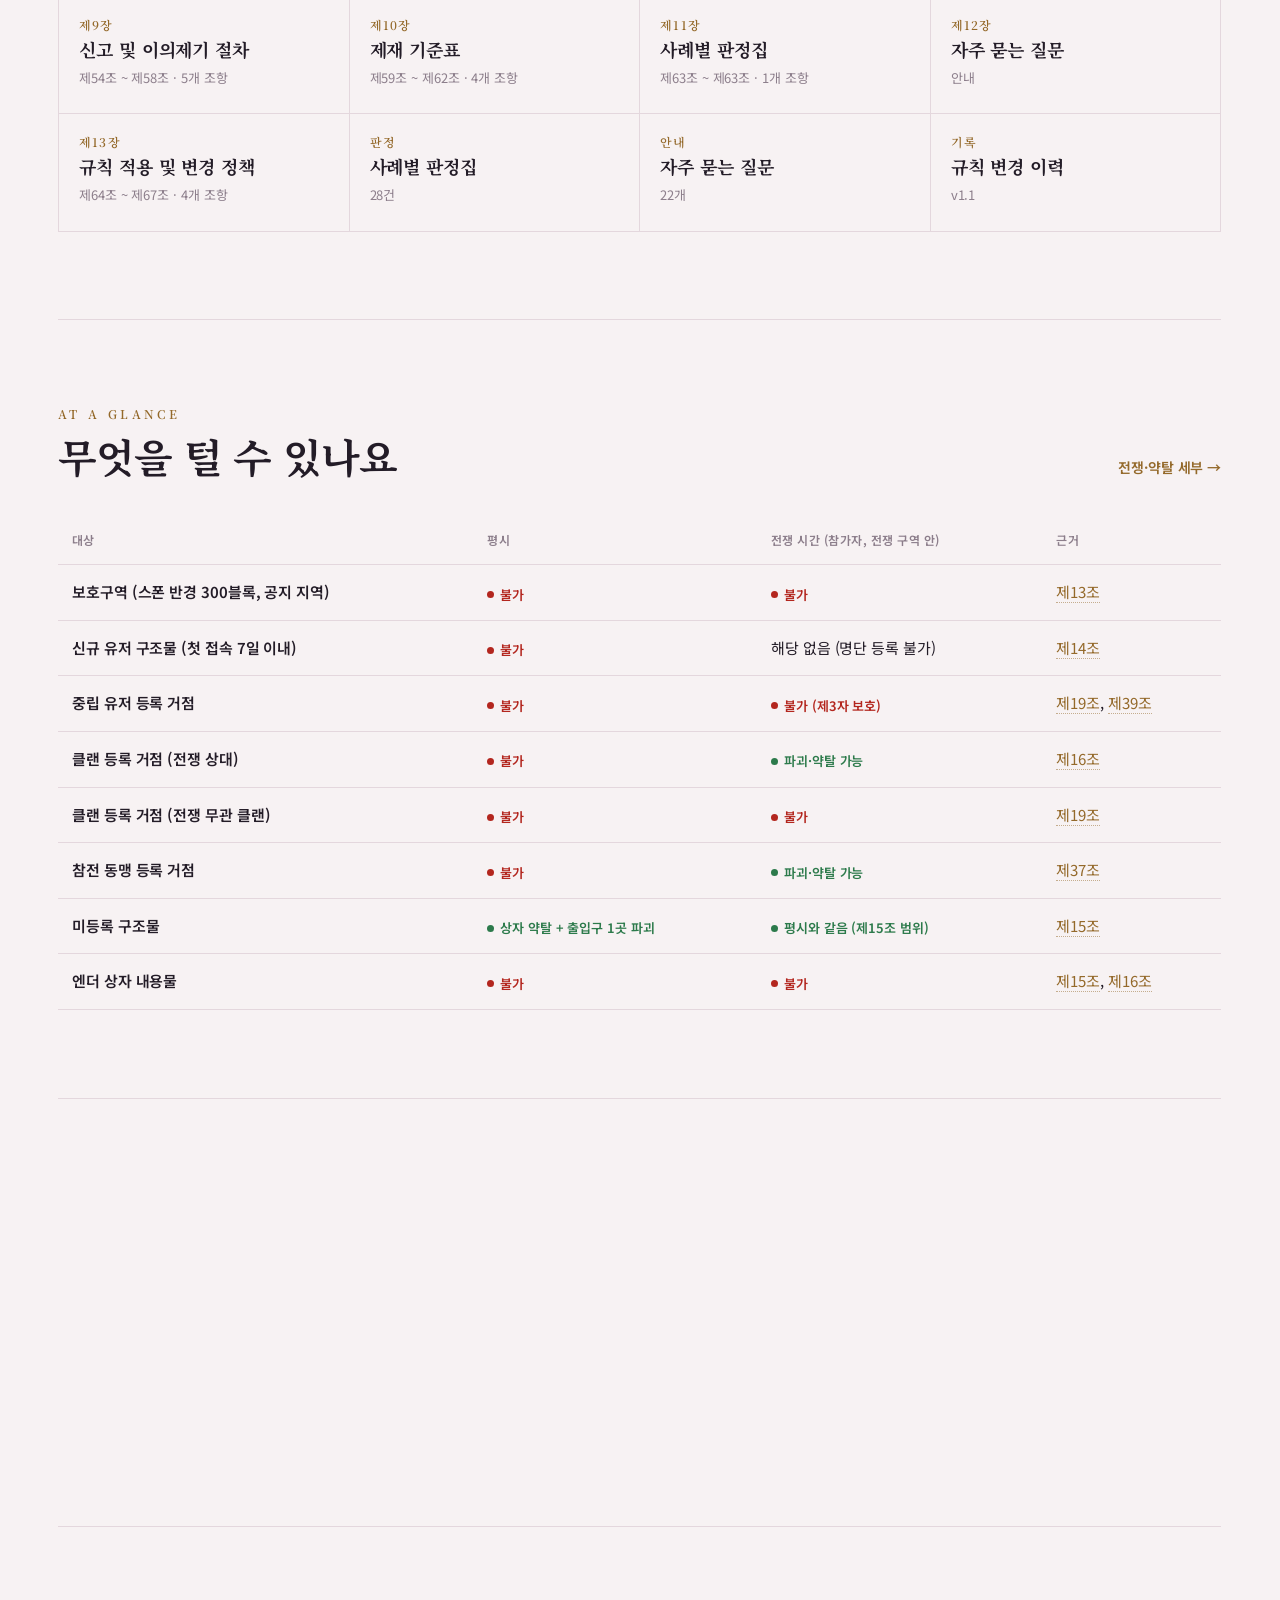
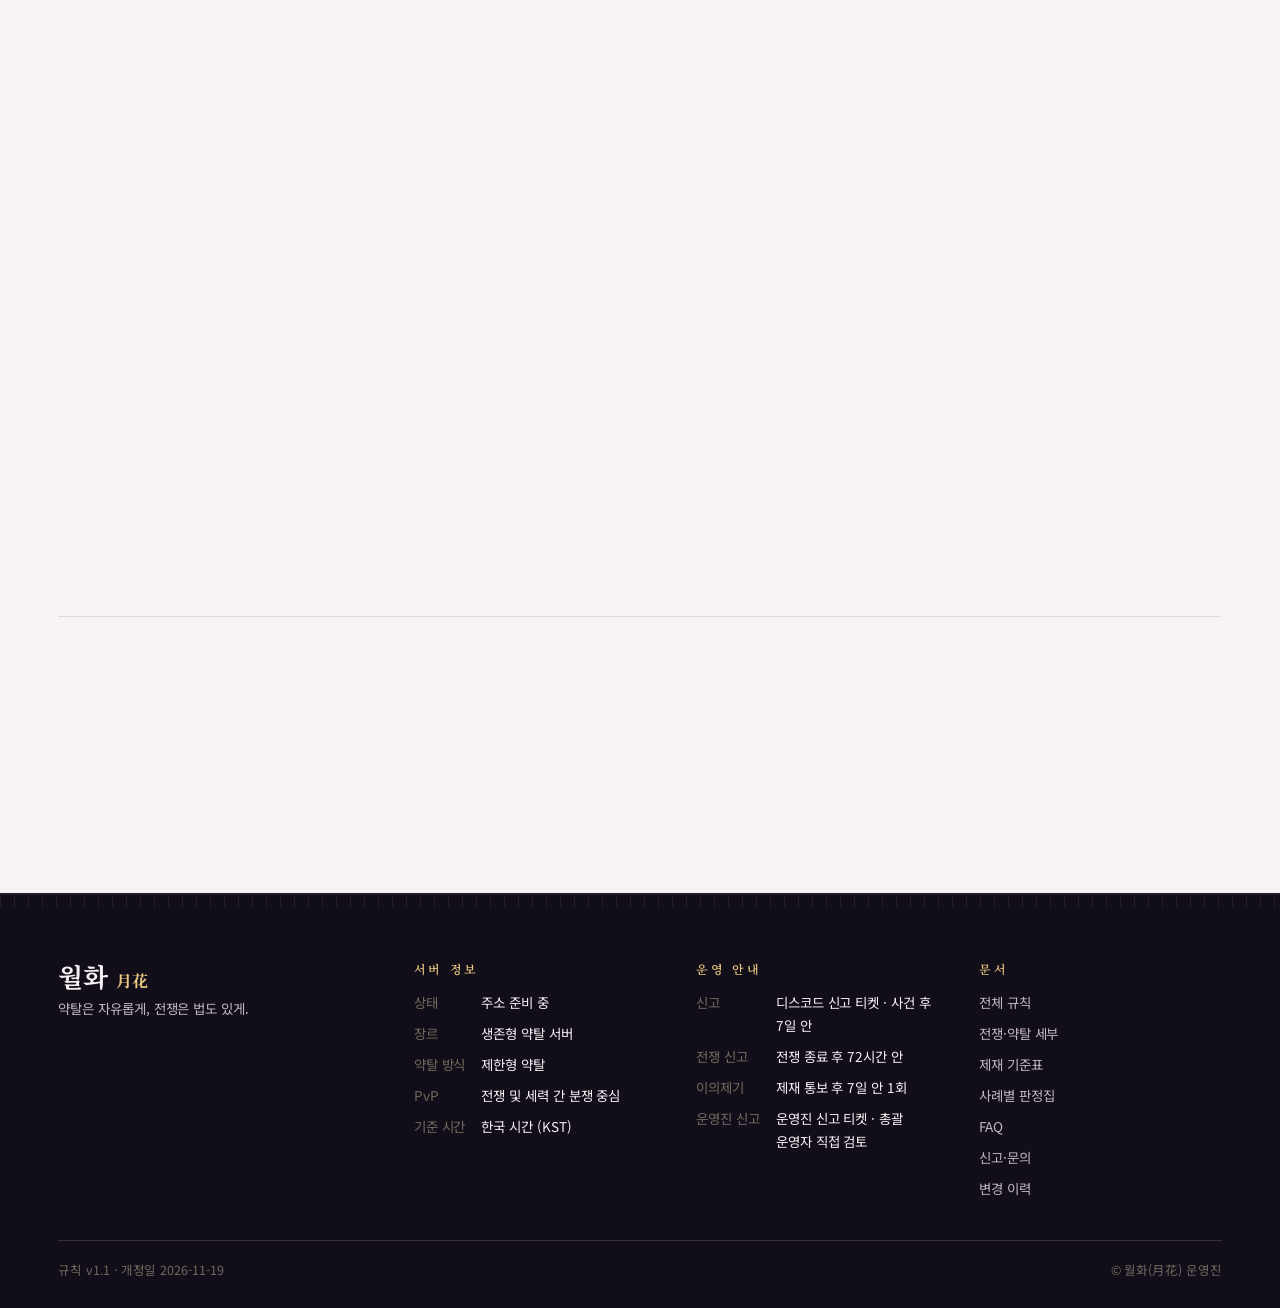
==== commit b7187784: "대표 주소를 wolhwa.pages.dev로 변경 Co-Authored-By: Claude Opus 5.5 <noreply@anthropic.com> Claude-Session: " ====
--- a/index.html
+++ b/index.html
@@ -9,9 +9,9 @@
 <meta property="og:type" content="website">
 <meta property="og:title" content="월화(月花) 서버 공식 규칙">
 <meta property="og:description" content="약탈은 자유롭게, 전쟁은 법도 있게. 월화 생존형 제한 약탈 서버의 전체 규칙과 제재 기준.">
-<meta property="og:image" content="https://deu20263417.github.io/wolhwa-rules/img/hero-1200.jpg">
-<meta property="og:url" content="https://deu20263417.github.io/wolhwa-rules/">
-<link rel="canonical" href="https://deu20263417.github.io/wolhwa-rules/">
+<meta property="og:image" content="https://wolhwa.pages.dev/img/hero-1200.jpg">
+<meta property="og:url" content="https://wolhwa.pages.dev/">
+<link rel="canonical" href="https://wolhwa.pages.dev/">
 <meta name="twitter:card" content="summary_large_image">
 <link rel="icon" href="img/favicon.svg" type="image/svg+xml">
 <link rel="preload" as="image" type="image/webp" href="img/hero-1200.webp" imagesrcset="img/hero-800.webp 800w, img/hero-1200.webp 1200w, img/hero-1672.webp 1672w" imagesizes="100vw" fetchpriority="high">
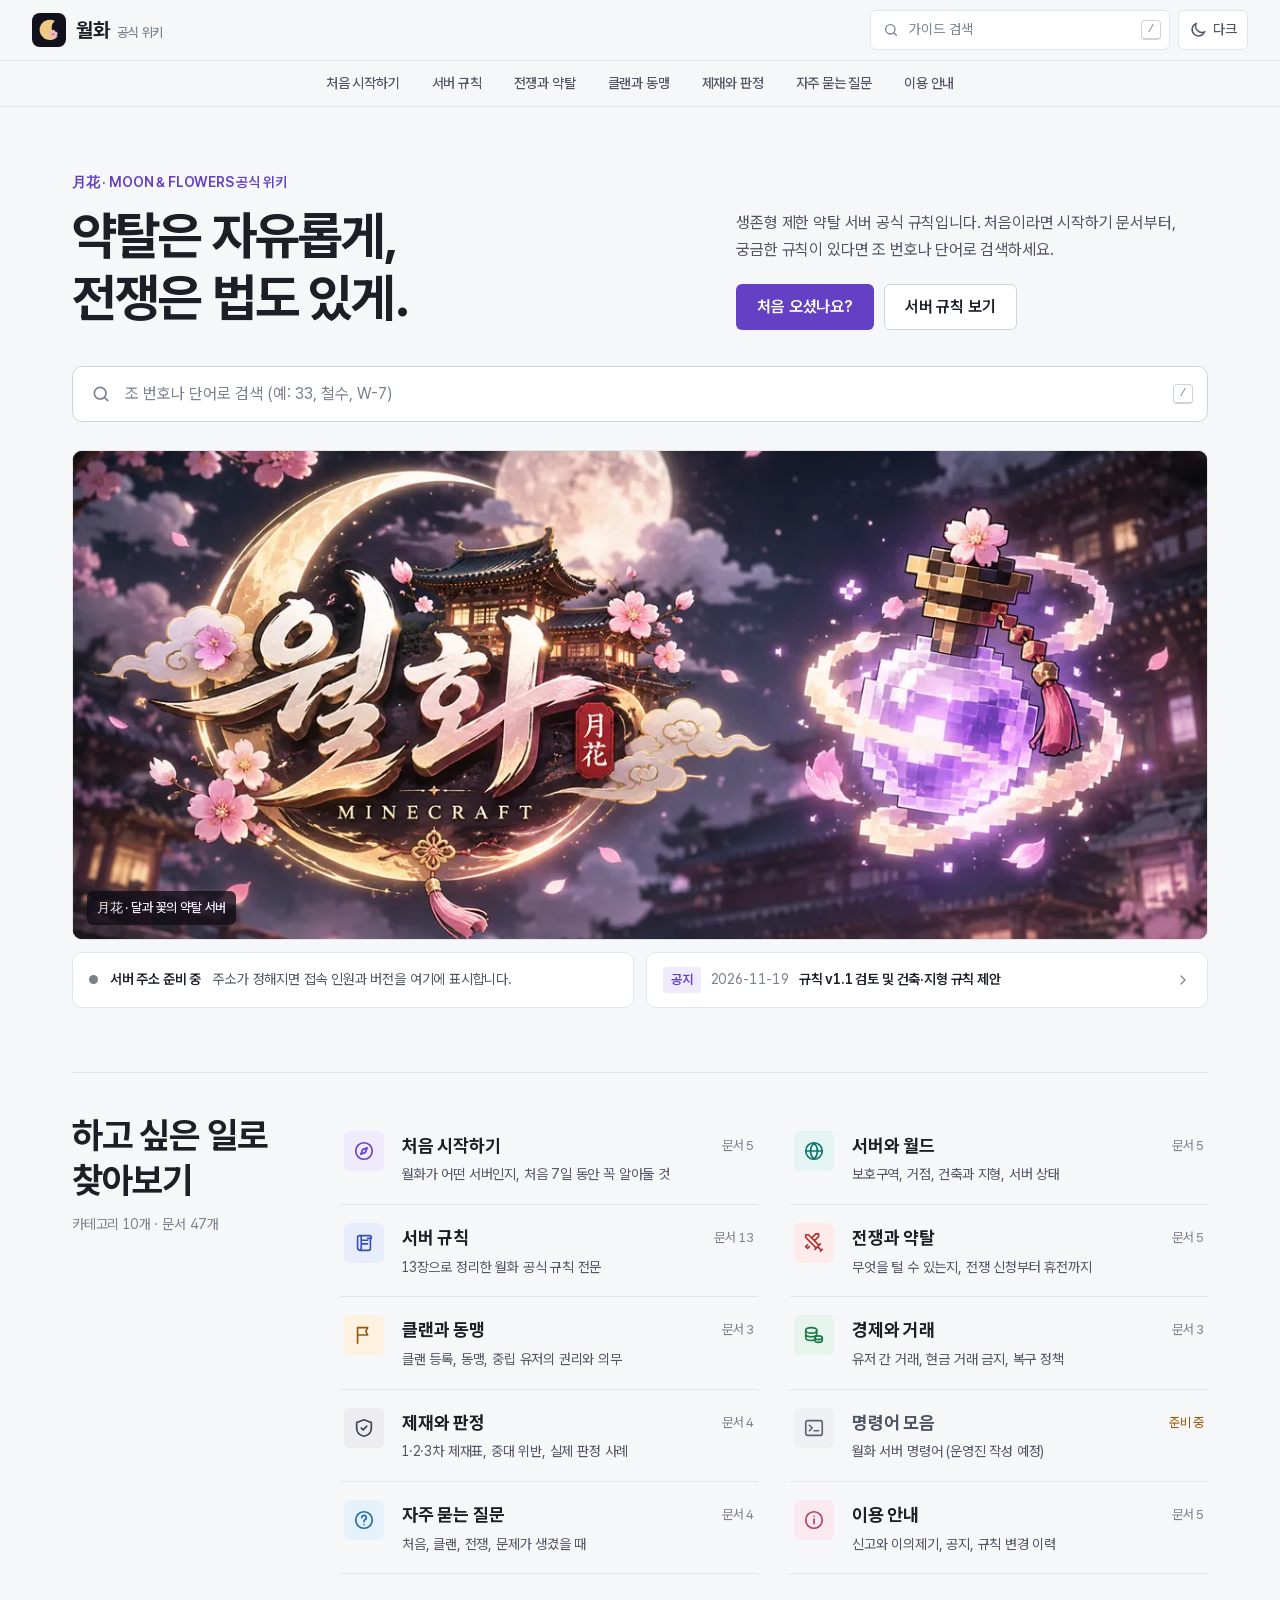
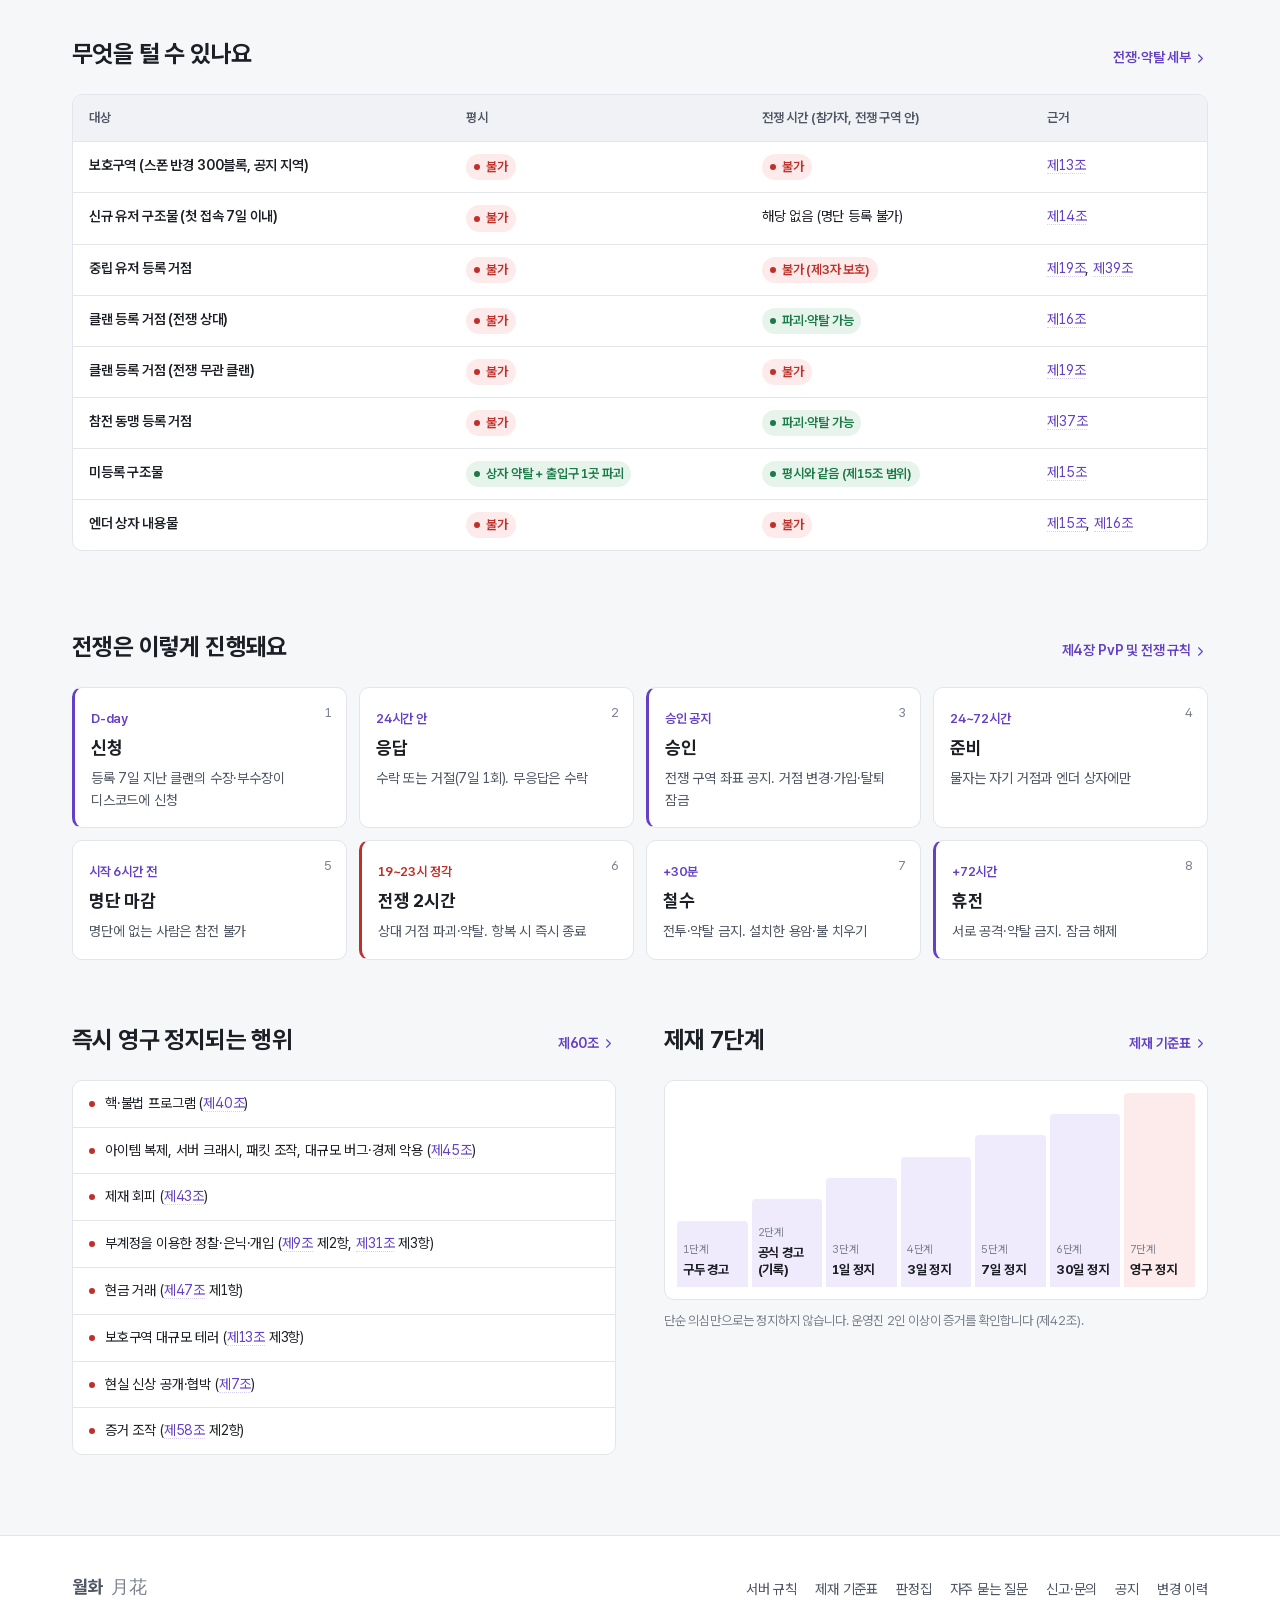
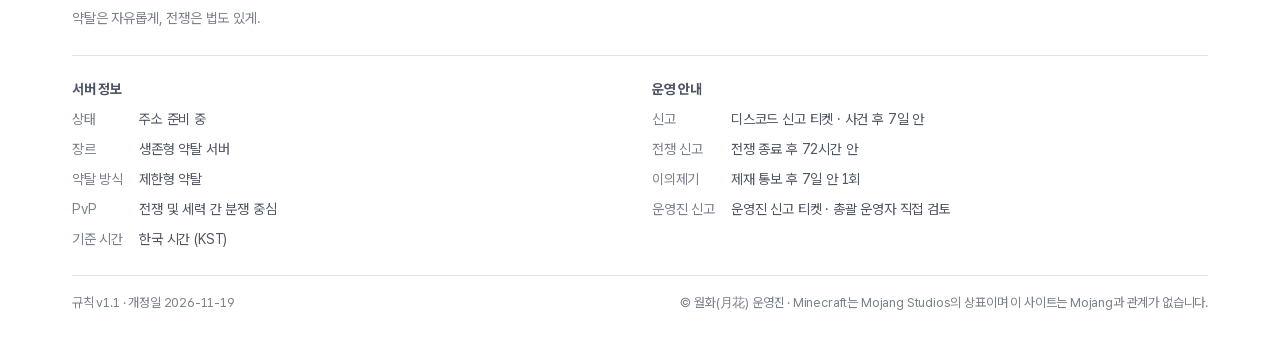
==== commit 6d047e2a: "위키 리뉴얼: 디자인 시스템, 카테고리, 검색 자동완성, 보안 강화 - 밝은 위키 톤 디자인과 다크 테마 재작성, 헤더 2단·카테고리 목록·문서 3단 - data/wiki.json" ====
--- a/index.html
+++ b/index.html
@@ -3,88 +3,108 @@
 <head>
 <meta charset="utf-8">
 <meta name="viewport" content="width=device-width, initial-scale=1, viewport-fit=cover">
-<title>월화서버</title>
-<meta name="description" content="월화(月花) 생존형 제한 약탈 서버 공식 규칙. 전체 규칙, 전쟁·약탈 절차, 제재 기준, 판정 사례, FAQ.">
-<meta name="theme-color" content="#120e19">
+<meta http-equiv="Content-Security-Policy" content="default-src 'self'; script-src 'self'; style-src 'self'; font-src 'self'; img-src 'self' data:; connect-src 'self' https://api.mcsrvstat.us https://*.workers.dev; object-src 'none'; base-uri 'self'; form-action 'none'; upgrade-insecure-requests">
+<meta name="referrer" content="strict-origin-when-cross-origin">
+<title>월화 공식 위키</title>
+<meta name="description" content="월화(月花) 마인크래프트 약탈 서버 공식 위키. 서버 규칙, 전쟁·약탈 절차, 제재 기준, 판정 사례, 자주 묻는 질문.">
+<meta name="theme-color" content="#f6f7f9" media="(prefers-color-scheme: light)">
+<meta name="theme-color" content="#0f1014" media="(prefers-color-scheme: dark)">
+<meta name="color-scheme" content="light dark">
 <meta property="og:type" content="website">
-<meta property="og:title" content="월화(月花) 서버 공식 규칙">
-<meta property="og:description" content="약탈은 자유롭게, 전쟁은 법도 있게. 월화 생존형 제한 약탈 서버의 전체 규칙과 제재 기준.">
+<meta property="og:site_name" content="월화 공식 위키">
+<meta property="og:title" content="월화(月花) 공식 위키">
+<meta property="og:description" content="약탈은 자유롭게, 전쟁은 법도 있게. 월화 생존형 제한 약탈 서버의 규칙과 가이드.">
 <meta property="og:image" content="https://wolhwa.pages.dev/img/hero-1200.jpg">
 <meta property="og:url" content="https://wolhwa.pages.dev/">
+<meta name="twitter:card" content="summary_large_image">
 <link rel="canonical" href="https://wolhwa.pages.dev/">
-<meta name="twitter:card" content="summary_large_image">
 <link rel="icon" href="img/favicon.svg" type="image/svg+xml">
-<link rel="preload" as="image" type="image/webp" href="img/hero-1200.webp" imagesrcset="img/hero-800.webp 800w, img/hero-1200.webp 1200w, img/hero-1672.webp 1672w" imagesizes="100vw" fetchpriority="high">
-<link rel="preconnect" href="https://fonts.googleapis.com">
-<link rel="preconnect" href="https://fonts.gstatic.com" crossorigin>
-<link href="https://fonts.googleapis.com/css2?family=Noto+Sans+KR:wght@400;500;600;700&family=Noto+Serif+KR:wght@600;700&display=swap" rel="stylesheet">
+<link rel="preload" href="fonts/pretendard/pretendard.css" as="style">
+<link rel="stylesheet" href="fonts/pretendard/pretendard.css">
 <link rel="stylesheet" href="css/style.css">
 </head>
 <body>
+<a class="skip" href="#view">본문으로 건너뛰기</a>
 <div class="progress" id="progress" aria-hidden="true"></div>
 
 <header class="top" id="top">
-  <div class="wrap">
-    <button class="icon-btn menu-btn" id="menuBtn" type="button" aria-label="메뉴 열기">
-      <svg viewBox="0 0 24 24" fill="none" stroke="currentColor" stroke-width="2" stroke-linecap="round"><path d="M4 7h16M4 12h16M4 17h16"/></svg>
+  <div class="top-row wrap">
+    <button class="icon-btn menu-btn" id="menuBtn" type="button" aria-label="메뉴 열기" aria-controls="drawer" aria-expanded="false">
+      <svg viewBox="0 0 24 24" fill="none" stroke="currentColor" stroke-width="2" stroke-linecap="round" aria-hidden="true"><path d="M4 7h16M4 12h16M4 17h16"/></svg>
     </button>
-    <a class="logo" href="#home" aria-label="월화 홈">
+    <a class="logo" href="#home" aria-label="월화 공식 위키 홈">
       <svg viewBox="0 0 40 40" aria-hidden="true">
-        <circle cx="20" cy="20" r="18" fill="none" stroke="currentColor" stroke-opacity=".35"/>
+        <rect width="40" height="40" rx="9" class="logo-bg"/>
         <path d="M27 9.5A12 12 0 1 0 30.5 27 10 10 0 0 1 27 9.5Z" fill="#ecca82"/>
-        <g fill="#f2b4c6" transform="translate(25 25)"><circle r="2.2" cx="0" cy="-3"/><circle r="2.2" cx="2.85" cy="-.93"/><circle r="2.2" cx="1.76" cy="2.43"/><circle r="2.2" cx="-1.76" cy="2.43"/><circle r="2.2" cx="-2.85" cy="-.93"/><circle r="1" fill="#8a6a2c"/></g>
+        <g fill="#f2b4c6" transform="translate(25 25)"><circle r="2.2" cy="-3"/><circle r="2.2" cx="2.85" cy="-.93"/><circle r="2.2" cx="1.76" cy="2.43"/><circle r="2.2" cx="-1.76" cy="2.43"/><circle r="2.2" cx="-2.85" cy="-.93"/><circle r="1" fill="#94692a"/></g>
       </svg>
-      <b>월화</b><small>月花</small>
+      <span class="logo-text"><b>월화</b><small>공식 위키</small></span>
     </a>
-    <nav class="gnb" aria-label="주 메뉴">
-      <a href="#home" data-nav="home">홈</a>
-      <a href="#rules" data-nav="rules">전체 규칙</a>
-      <a href="#penalty" data-nav="penalty">제재 안내</a>
-      <a href="#faq" data-nav="faq">FAQ</a>
-      <a href="#report" data-nav="report">신고·문의</a>
-      <a href="#admin" data-nav="admin" class="admin-link">관리</a>
-    </nav>
     <div class="top-tools">
-      <button class="search-btn" id="searchBtn" type="button" aria-label="규칙 검색">
-        <svg viewBox="0 0 24 24" fill="none" stroke="currentColor" stroke-width="2" stroke-linecap="round"><circle cx="11" cy="11" r="7"/><path d="m20 20-3.5-3.5"/></svg>
-        <span>규칙 번호·단어 검색</span><kbd>/</kbd>
+      <button class="search-btn" id="searchBtn" type="button" aria-label="위키 검색 열기">
+        <svg viewBox="0 0 24 24" fill="none" stroke="currentColor" stroke-width="2" stroke-linecap="round" aria-hidden="true"><circle cx="11" cy="11" r="7"/><path d="m20 20-3.5-3.5"/></svg>
+        <span class="search-btn-label">가이드 검색</span><kbd>/</kbd>
       </button>
-      <button class="icon-btn" id="themeBtn" type="button" aria-label="테마 바꾸기" title="테마 바꾸기">
-        <svg viewBox="0 0 24 24" fill="none" stroke="currentColor" stroke-width="2"><path d="M20.5 14.6A8.5 8.5 0 0 1 9.4 3.5a8.5 8.5 0 1 0 11.1 11.1Z"/></svg>
+      <button class="icon-btn" id="themeBtn" type="button" aria-label="다크 모드로 바꾸기">
+        <svg class="i-moon" viewBox="0 0 24 24" fill="none" stroke="currentColor" stroke-width="2" aria-hidden="true"><path d="M20.5 14.6A8.5 8.5 0 0 1 9.4 3.5a8.5 8.5 0 1 0 11.1 11.1Z"/></svg>
+        <svg class="i-sun" viewBox="0 0 24 24" fill="none" stroke="currentColor" stroke-width="2" stroke-linecap="round" aria-hidden="true"><circle cx="12" cy="12" r="4"/><path d="M12 2v2M12 20v2M4.9 4.9l1.4 1.4M17.7 17.7l1.4 1.4M2 12h2M20 12h2M4.9 19.1l1.4-1.4M17.7 6.3l1.4-1.4"/></svg>
+        <span class="theme-label">다크</span>
       </button>
     </div>
   </div>
+  <nav class="gnb" id="gnb" aria-label="주 메뉴">
+    <div class="wrap gnb-inner">
+      <a href="#cat-start" data-nav="start">처음 시작하기</a>
+      <a href="#rules" data-nav="rules">서버 규칙</a>
+      <a href="#cat-war" data-nav="war">전쟁과 약탈</a>
+      <a href="#cat-clan" data-nav="clan">클랜과 동맹</a>
+      <a href="#penalty" data-nav="penalty">제재와 판정</a>
+      <a href="#faq" data-nav="faq">자주 묻는 질문</a>
+      <a href="#cat-guide" data-nav="guide">이용 안내</a>
+      <a href="#admin" data-nav="admin" class="admin-link">관리</a>
+    </div>
+  </nav>
 </header>
 
-<div class="scrim" id="scrim"></div>
+<div class="scrim" id="scrim" hidden></div>
+<nav class="drawer" id="drawer" aria-label="전체 메뉴" aria-hidden="true">
+  <div class="drawer-head">
+    <b>전체 메뉴</b>
+    <button class="icon-btn" id="drawerClose" type="button" aria-label="메뉴 닫기">
+      <svg viewBox="0 0 24 24" fill="none" stroke="currentColor" stroke-width="2" stroke-linecap="round" aria-hidden="true"><path d="M6 6l12 12M18 6 6 18"/></svg>
+    </button>
+  </div>
+  <div class="drawer-body" id="drawerBody"></div>
+</nav>
+
 <main id="view" tabindex="-1"></main>
 
 <footer class="foot" id="foot"></footer>
 
-<nav class="tabbar" id="tabbar" aria-label="모바일 메뉴">
-  <a href="#home" data-tab="home"><svg viewBox="0 0 24 24" fill="none" stroke="currentColor" stroke-width="1.8"><path d="M4 11l8-7 8 7v9h-5v-6H9v6H4z"/></svg>홈</a>
-  <a href="#rules" data-tab="rules"><svg viewBox="0 0 24 24" fill="none" stroke="currentColor" stroke-width="1.8"><path d="M6 3h9l4 4v14H6zM9 10h7M9 14h7M9 18h4"/></svg>규칙</a>
-  <button type="button" id="tabSearch"><svg viewBox="0 0 24 24" fill="none" stroke="currentColor" stroke-width="1.8"><circle cx="11" cy="11" r="7"/><path d="m20 20-3.5-3.5"/></svg>검색</button>
-  <a href="#penalty" data-tab="penalty"><svg viewBox="0 0 24 24" fill="none" stroke="currentColor" stroke-width="1.8"><path d="M12 3l8 3v6c0 5-3.5 8-8 9-4.5-1-8-4-8-9V6z"/></svg>제재</a>
-  <button type="button" id="tabMenu"><svg viewBox="0 0 24 24" fill="none" stroke="currentColor" stroke-width="1.8"><path d="M4 7h16M4 12h16M4 17h16"/></svg>목록</button>
+<nav class="tabbar" id="tabbar" aria-label="모바일 바로가기">
+  <a href="#home" data-tab="home"><svg viewBox="0 0 24 24" fill="none" stroke="currentColor" stroke-width="1.8" aria-hidden="true"><path d="M4 11l8-7 8 7v9h-5v-6H9v6H4z"/></svg>홈</a>
+  <a href="#rules" data-tab="rules"><svg viewBox="0 0 24 24" fill="none" stroke="currentColor" stroke-width="1.8" aria-hidden="true"><path d="M6 3h9l4 4v14H6zM9 10h7M9 14h7M9 18h4"/></svg>규칙</a>
+  <button type="button" id="tabSearch"><svg viewBox="0 0 24 24" fill="none" stroke="currentColor" stroke-width="1.8" aria-hidden="true"><circle cx="11" cy="11" r="7"/><path d="m20 20-3.5-3.5"/></svg>검색</button>
+  <a href="#penalty" data-tab="penalty"><svg viewBox="0 0 24 24" fill="none" stroke="currentColor" stroke-width="1.8" aria-hidden="true"><path d="M12 3l8 3v6c0 5-3.5 8-8 9-4.5-1-8-4-8-9V6z"/></svg>제재</a>
+  <button type="button" id="tabMenu" aria-controls="drawer"><svg viewBox="0 0 24 24" fill="none" stroke="currentColor" stroke-width="1.8" aria-hidden="true"><path d="M4 7h16M4 12h16M4 17h16"/></svg>메뉴</button>
 </nav>
 
-<div class="palette" id="palette" role="dialog" aria-modal="true" aria-label="규칙 검색">
+<div class="palette" id="palette" role="dialog" aria-modal="true" aria-label="위키 검색" hidden>
   <div class="pal">
     <div class="pal-input">
-      <svg viewBox="0 0 24 24" fill="none" stroke="currentColor" stroke-width="2" stroke-linecap="round"><circle cx="11" cy="11" r="7"/><path d="m20 20-3.5-3.5"/></svg>
+      <svg viewBox="0 0 24 24" fill="none" stroke="currentColor" stroke-width="2" stroke-linecap="round" aria-hidden="true"><circle cx="11" cy="11" r="7"/><path d="m20 20-3.5-3.5"/></svg>
       <label for="palInput" class="sr">검색어</label>
-      <input id="palInput" type="search" placeholder="조 번호(33), 제재 코드(W-7), 단어(철수, 엔더 상자)" autocomplete="off">
-      <button type="button" id="palClose">ESC</button>
+      <input id="palInput" type="search" placeholder="조 번호(33), 제재 코드(W-7), 단어(철수, 엔더 상자)" autocomplete="off" role="combobox" aria-controls="palResults" aria-expanded="true" enterkeyhint="search">
+      <button type="button" id="palClose" aria-label="검색 닫기">ESC</button>
     </div>
-    <div class="chips" id="palChips" role="group" aria-label="카테고리 필터"></div>
+    <div class="chips pal-chips" id="palChips" role="group" aria-label="카테고리 필터"></div>
     <div class="pal-results" id="palResults" role="listbox" aria-label="검색 결과"></div>
     <div class="pal-foot"><span><kbd>↑</kbd> <kbd>↓</kbd> 이동</span><span><kbd>Enter</kbd> 열기</span><span><kbd>Esc</kbd> 닫기</span><span id="palCount"></span></div>
   </div>
 </div>
 
 <button class="to-top" id="toTop" type="button" aria-label="맨 위로">
-  <svg viewBox="0 0 24 24" fill="none" stroke="currentColor" stroke-width="2" stroke-linecap="round"><path d="m6 15 6-6 6 6"/></svg>
+  <svg viewBox="0 0 24 24" fill="none" stroke="currentColor" stroke-width="2" stroke-linecap="round" aria-hidden="true"><path d="m6 15 6-6 6 6"/></svg>
 </button>
 <div class="toast" id="toast" role="status" aria-live="polite"></div>
 
--- a/fonts/pretendard/pretendard.css
+++ b/fonts/pretendard/pretendard.css
@@ -0,0 +1,927 @@
+/*
+Copyright (c) 2021 Kil Hyung-jin, with Reserved Font Name Pretendard.
+https://github.com/orioncactus/pretendard
+
+This Font Software is licensed under the SIL Open Font License, Version 1.1.
+This license is copied below, and is also available with a FAQ at:
+http://scripts.sil.org/OFL
+*/
+/* [0] */
+@font-face {
+	font-family: 'Pretendard Variable';
+	font-style: normal;
+	font-display: swap;
+	font-weight: 45 920;
+	src: url(./woff2-dynamic-subset/PretendardVariable.subset.0.woff2) format('woff2-variations');
+	unicode-range: U+f9ca-fa0b, U+ff03-ff05, U+ff07, U+ff0a-ff0b, U+ff0d-ff19, U+ff1b, U+ff1d, U+ff20-ff5b, U+ff5d, U+ffe0-ffe3, U+ffe5-ffe6;
+}
+
+/* [1] */
+@font-face {
+	font-family: 'Pretendard Variable';
+	font-style: normal;
+	font-display: swap;
+	font-weight: 45 920;
+	src: url(./woff2-dynamic-subset/PretendardVariable.subset.1.woff2) format('woff2-variations');
+	unicode-range: U+d723-d728, U+d72a-d733, U+d735-d748, U+d74a-d74f, U+d752-d753, U+d755-d757, U+d75a-d75f, U+d762-d764, U+d766-d768, U+d76a-d76b, U+d76d-d76f, U+d771-d787, U+d789-d78b, U+d78d-d78f, U+d791-d797, U+d79a, U+d79c, U+d79e-d7a3, U+f900-f909, U+f90b-f92e;
+}
+
+/* [2] */
+@font-face {
+	font-family: 'Pretendard Variable';
+	font-style: normal;
+	font-display: swap;
+	font-weight: 45 920;
+	src: url(./woff2-dynamic-subset/PretendardVariable.subset.2.woff2) format('woff2-variations');
+	unicode-range: U+d679-d68b, U+d68e-d69e, U+d6a0, U+d6a2-d6a7, U+d6a9-d6c3, U+d6c6-d6c7, U+d6c9-d6cb, U+d6cd-d6d3, U+d6d5-d6d6, U+d6d8-d6e3, U+d6e5-d6e7, U+d6e9-d6fb, U+d6fd-d717, U+d719-d71f, U+d721-d722;
+}
+
+/* [3] */
+@font-face {
+	font-family: 'Pretendard Variable';
+	font-style: normal;
+	font-display: swap;
+	font-weight: 45 920;
+	src: url(./woff2-dynamic-subset/PretendardVariable.subset.3.woff2) format('woff2-variations');
+	unicode-range: U+d5bc-d5c7, U+d5ca-d5cb, U+d5cd-d5cf, U+d5d1-d5d7, U+d5d9-d5da, U+d5dc, U+d5de-d5e3, U+d5e6-d5e7, U+d5e9-d5eb, U+d5ed-d5f6, U+d5f8, U+d5fa-d5ff, U+d602-d603, U+d605-d607, U+d609-d60f, U+d612-d613, U+d616-d61b, U+d61d-d637, U+d63a-d63b, U+d63d-d63f, U+d641-d647, U+d64a-d64c, U+d64e-d653, U+d656-d657, U+d659-d65b, U+d65d-d666, U+d668, U+d66a-d678;
+}
+
+/* [4] */
+@font-face {
+	font-family: 'Pretendard Variable';
+	font-style: normal;
+	font-display: swap;
+	font-weight: 45 920;
+	src: url(./woff2-dynamic-subset/PretendardVariable.subset.4.woff2) format('woff2-variations');
+	unicode-range: U+d507, U+d509-d50b, U+d50d-d513, U+d515-d53b, U+d53e-d53f, U+d541-d543, U+d545-d54c, U+d54e, U+d550, U+d552-d557, U+d55a-d55b, U+d55d-d55f, U+d561-d564, U+d566-d567, U+d56a, U+d56c, U+d56e-d573, U+d576-d577, U+d579-d583, U+d585-d586, U+d58a-d5a4, U+d5a6-d5bb;
+}
+
+/* [5] */
+@font-face {
+	font-family: 'Pretendard Variable';
+	font-style: normal;
+	font-display: swap;
+	font-weight: 45 920;
+	src: url(./woff2-dynamic-subset/PretendardVariable.subset.5.woff2) format('woff2-variations');
+	unicode-range: U+d464-d477, U+d47a-d47b, U+d47d-d47f, U+d481-d487, U+d489-d48a, U+d48c, U+d48e-d4e7, U+d4e9-d503, U+d505-d506;
+}
+
+/* [6] */
+@font-face {
+	font-family: 'Pretendard Variable';
+	font-style: normal;
+	font-display: swap;
+	font-weight: 45 920;
+	src: url(./woff2-dynamic-subset/PretendardVariable.subset.6.woff2) format('woff2-variations');
+	unicode-range: U+d3bf-d3c7, U+d3ca-d3cf, U+d3d1-d3eb, U+d3ee-d3ef, U+d3f1-d3f3, U+d3f5-d3fb, U+d3fd-d400, U+d402-d45b, U+d45d-d463;
+}
+
+/* [7] */
+@font-face {
+	font-family: 'Pretendard Variable';
+	font-style: normal;
+	font-display: swap;
+	font-weight: 45 920;
+	src: url(./woff2-dynamic-subset/PretendardVariable.subset.7.woff2) format('woff2-variations');
+	unicode-range: U+d2ff, U+d302-d304, U+d306-d30b, U+d30f, U+d311-d313, U+d315-d31b, U+d31e, U+d322-d324, U+d326-d327, U+d32a-d32b, U+d32d-d32f, U+d331-d337, U+d339-d33c, U+d33e-d37b, U+d37e-d37f, U+d381-d383, U+d385-d38b, U+d38e-d390, U+d392-d397, U+d39a-d39b, U+d39d-d39f, U+d3a1-d3a7, U+d3a9-d3aa, U+d3ac, U+d3ae-d3b3, U+d3b5-d3b7, U+d3b9-d3bb, U+d3bd-d3be;
+}
+
+/* [8] */
+@font-face {
+	font-family: 'Pretendard Variable';
+	font-style: normal;
+	font-display: swap;
+	font-weight: 45 920;
+	src: url(./woff2-dynamic-subset/PretendardVariable.subset.8.woff2) format('woff2-variations');
+	unicode-range: U+d257-d27f, U+d281-d29b, U+d29d-d29f, U+d2a1-d2ab, U+d2ad-d2b7, U+d2ba-d2bb, U+d2bd-d2bf, U+d2c1-d2c7, U+d2c9-d2ef, U+d2f2-d2f3, U+d2f5-d2f7, U+d2f9-d2fe;
+}
+
+/* [9] */
+@font-face {
+	font-family: 'Pretendard Variable';
+	font-style: normal;
+	font-display: swap;
+	font-weight: 45 920;
+	src: url(./woff2-dynamic-subset/PretendardVariable.subset.9.woff2) format('woff2-variations');
+	unicode-range: U+d1b4, U+d1b6-d1f3, U+d1f5-d22b, U+d22e-d22f, U+d231-d233, U+d235-d23b, U+d23d-d240, U+d242-d256;
+}
+
+/* [10] */
+@font-face {
+	font-family: 'Pretendard Variable';
+	font-style: normal;
+	font-display: swap;
+	font-weight: 45 920;
+	src: url(./woff2-dynamic-subset/PretendardVariable.subset.10.woff2) format('woff2-variations');
+	unicode-range: U+d105-d12f, U+d132-d133, U+d135-d137, U+d139-d13f, U+d141-d142, U+d144, U+d146-d14b, U+d14e-d14f, U+d151-d153, U+d155-d15b, U+d15e-d187, U+d189-d19f, U+d1a2-d1a3, U+d1a5-d1a7, U+d1a9-d1af, U+d1b2-d1b3;
+}
+
+/* [11] */
+@font-face {
+	font-family: 'Pretendard Variable';
+	font-style: normal;
+	font-display: swap;
+	font-weight: 45 920;
+	src: url(./woff2-dynamic-subset/PretendardVariable.subset.11.woff2) format('woff2-variations');
+	unicode-range: U+d04b-d04f, U+d051-d057, U+d059-d06b, U+d06d-d06f, U+d071-d073, U+d075-d07b, U+d07e-d0a3, U+d0a6-d0a7, U+d0a9-d0ab, U+d0ad-d0b3, U+d0b6, U+d0b8, U+d0ba-d0bf, U+d0c2-d0c3, U+d0c5-d0c7, U+d0c9-d0cf, U+d0d2, U+d0d6-d0db, U+d0de-d0df, U+d0e1-d0e3, U+d0e5-d0eb, U+d0ee-d0f0, U+d0f2-d104;
+}
+
+/* [12] */
+@font-face {
+	font-family: 'Pretendard Variable';
+	font-style: normal;
+	font-display: swap;
+	font-weight: 45 920;
+	src: url(./woff2-dynamic-subset/PretendardVariable.subset.12.woff2) format('woff2-variations');
+	unicode-range: U+cfa2-cfc3, U+cfc5-cfdf, U+cfe2-cfe3, U+cfe5-cfe7, U+cfe9-cff4, U+cff6-cffb, U+cffd-cfff, U+d001-d003, U+d005-d017, U+d019-d033, U+d036-d037, U+d039-d03b, U+d03d-d04a;
+}
+
+/* [13] */
+@font-face {
+	font-family: 'Pretendard Variable';
+	font-style: normal;
+	font-display: swap;
+	font-weight: 45 920;
+	src: url(./woff2-dynamic-subset/PretendardVariable.subset.13.woff2) format('woff2-variations');
+	unicode-range: U+cef0-cef3, U+cef6, U+cef9-ceff, U+cf01-cf03, U+cf05-cf07, U+cf09-cf0f, U+cf11-cf12, U+cf14-cf1b, U+cf1d-cf1f, U+cf21-cf2f, U+cf31-cf53, U+cf56-cf57, U+cf59-cf5b, U+cf5d-cf63, U+cf66, U+cf68, U+cf6a-cf6f, U+cf71-cf84, U+cf86-cf8b, U+cf8d-cfa1;
+}
+
+/* [14] */
+@font-face {
+	font-family: 'Pretendard Variable';
+	font-style: normal;
+	font-display: swap;
+	font-weight: 45 920;
+	src: url(./woff2-dynamic-subset/PretendardVariable.subset.14.woff2) format('woff2-variations');
+	unicode-range: U+ce3c-ce57, U+ce5a-ce5b, U+ce5d-ce5f, U+ce61-ce67, U+ce6a, U+ce6c, U+ce6e-ce73, U+ce76-ce77, U+ce79-ce7b, U+ce7d-ce83, U+ce85-ce88, U+ce8a-ce8f, U+ce91-ce93, U+ce95-ce97, U+ce99-ce9f, U+cea2, U+cea4-ceab, U+cead-cee3, U+cee6-cee7, U+cee9-ceeb, U+ceed-ceef;
+}
+
+/* [15] */
+@font-face {
+	font-family: 'Pretendard Variable';
+	font-style: normal;
+	font-display: swap;
+	font-weight: 45 920;
+	src: url(./woff2-dynamic-subset/PretendardVariable.subset.15.woff2) format('woff2-variations');
+	unicode-range: U+cd92-cd93, U+cd96-cd97, U+cd99-cd9b, U+cd9d-cda3, U+cda6-cda8, U+cdaa-cdaf, U+cdb1-cdc3, U+cdc5-cdcb, U+cdcd-cde7, U+cde9-ce03, U+ce05-ce1f, U+ce22-ce34, U+ce36-ce3b;
+}
+
+/* [16] */
+@font-face {
+	font-family: 'Pretendard Variable';
+	font-style: normal;
+	font-display: swap;
+	font-weight: 45 920;
+	src: url(./woff2-dynamic-subset/PretendardVariable.subset.16.woff2) format('woff2-variations');
+	unicode-range: U+ccef-cd07, U+cd0a-cd0b, U+cd0d-cd1a, U+cd1c, U+cd1e-cd2b, U+cd2d-cd5b, U+cd5d-cd77, U+cd79-cd91;
+}
+
+/* [17] */
+@font-face {
+	font-family: 'Pretendard Variable';
+	font-style: normal;
+	font-display: swap;
+	font-weight: 45 920;
+	src: url(./woff2-dynamic-subset/PretendardVariable.subset.17.woff2) format('woff2-variations');
+	unicode-range: U+cc3f-cc43, U+cc46-cc47, U+cc49-cc4b, U+cc4d-cc53, U+cc55-cc58, U+cc5a-cc5f, U+cc61-cc97, U+cc9a-cc9b, U+cc9d-cc9f, U+cca1-cca7, U+ccaa, U+ccac, U+ccae-ccb3, U+ccb6-ccb7, U+ccb9-ccbb, U+ccbd-cccf, U+ccd1-cce3, U+cce5-ccee;
+}
+
+/* [18] */
+@font-face {
+	font-family: 'Pretendard Variable';
+	font-style: normal;
+	font-display: swap;
+	font-weight: 45 920;
+	src: url(./woff2-dynamic-subset/PretendardVariable.subset.18.woff2) format('woff2-variations');
+	unicode-range: U+cb91-cbd3, U+cbd5-cbe3, U+cbe5-cc0b, U+cc0e-cc0f, U+cc11-cc13, U+cc15-cc1b, U+cc1d-cc20, U+cc23-cc27, U+cc2a-cc2b, U+cc2d, U+cc2f, U+cc31-cc37, U+cc3a, U+cc3c;
+}
+
+/* [19] */
+@font-face {
+	font-family: 'Pretendard Variable';
+	font-style: normal;
+	font-display: swap;
+	font-weight: 45 920;
+	src: url(./woff2-dynamic-subset/PretendardVariable.subset.19.woff2) format('woff2-variations');
+	unicode-range: U+caf4-cb47, U+cb4a-cb90;
+}
+
+/* [20] */
+@font-face {
+	font-family: 'Pretendard Variable';
+	font-style: normal;
+	font-display: swap;
+	font-weight: 45 920;
+	src: url(./woff2-dynamic-subset/PretendardVariable.subset.20.woff2) format('woff2-variations');
+	unicode-range: U+ca4a-ca4b, U+ca4e-ca4f, U+ca51-ca53, U+ca55-ca5b, U+ca5d-ca60, U+ca62-ca83, U+ca85-cabb, U+cabe-cabf, U+cac1-cac3, U+cac5-cacb, U+cacd-cad0, U+cad2, U+cad4-cad8, U+cada-caf3;
+}
+
+/* [21] */
+@font-face {
+	font-family: 'Pretendard Variable';
+	font-style: normal;
+	font-display: swap;
+	font-weight: 45 920;
+	src: url(./woff2-dynamic-subset/PretendardVariable.subset.21.woff2) format('woff2-variations');
+	unicode-range: U+c996-c997, U+c99a-c99c, U+c99e-c9bf, U+c9c2-c9c3, U+c9c5-c9c7, U+c9c9-c9cf, U+c9d2, U+c9d4, U+c9d7-c9d8, U+c9db, U+c9de-c9df, U+c9e1-c9e3, U+c9e5-c9e6, U+c9e8-c9eb, U+c9ee-c9f0, U+c9f2-c9f7, U+c9f9-ca0b, U+ca0d-ca28, U+ca2a-ca49;
+}
+
+/* [22] */
+@font-face {
+	font-family: 'Pretendard Variable';
+	font-style: normal;
+	font-display: swap;
+	font-weight: 45 920;
+	src: url(./woff2-dynamic-subset/PretendardVariable.subset.22.woff2) format('woff2-variations');
+	unicode-range: U+c8e9-c8f4, U+c8f6-c8fb, U+c8fe-c8ff, U+c901-c903, U+c905-c90b, U+c90e-c910, U+c912-c917, U+c919-c92b, U+c92d-c94f, U+c951-c953, U+c955-c96b, U+c96d-c973, U+c975-c987, U+c98a-c98b, U+c98d-c98f, U+c991-c995;
+}
+
+/* [23] */
+@font-face {
+	font-family: 'Pretendard Variable';
+	font-style: normal;
+	font-display: swap;
+	font-weight: 45 920;
+	src: url(./woff2-dynamic-subset/PretendardVariable.subset.23.woff2) format('woff2-variations');
+	unicode-range: U+c841-c84b, U+c84d-c86f, U+c872-c873, U+c875-c877, U+c879-c87f, U+c882-c884, U+c887-c88a, U+c88d-c8c3, U+c8c5-c8df, U+c8e1-c8e8;
+}
+
+/* [24] */
+@font-face {
+	font-family: 'Pretendard Variable';
+	font-style: normal;
+	font-display: swap;
+	font-weight: 45 920;
+	src: url(./woff2-dynamic-subset/PretendardVariable.subset.24.woff2) format('woff2-variations');
+	unicode-range: U+c779-c77b, U+c77e-c782, U+c786, U+c78b, U+c78d, U+c78f, U+c792-c793, U+c795, U+c797, U+c799-c79f, U+c7a2, U+c7a7-c7ab, U+c7ae-c7bb, U+c7bd-c7c0, U+c7c2-c7c7, U+c7c9-c7dc, U+c7de-c7ff, U+c802-c803, U+c805-c807, U+c809, U+c80b-c80f, U+c812, U+c814, U+c817-c81b, U+c81e-c81f, U+c821-c823, U+c825-c82e, U+c830-c837, U+c839-c83b, U+c83d-c840;
+}
+
+/* [25] */
+@font-face {
+	font-family: 'Pretendard Variable';
+	font-style: normal;
+	font-display: swap;
+	font-weight: 45 920;
+	src: url(./woff2-dynamic-subset/PretendardVariable.subset.25.woff2) format('woff2-variations');
+	unicode-range: U+c6bb-c6bf, U+c6c2, U+c6c4, U+c6c6-c6cb, U+c6ce-c6cf, U+c6d1-c6d3, U+c6d5-c6db, U+c6dd-c6df, U+c6e1-c6e7, U+c6e9-c6eb, U+c6ed-c6ef, U+c6f1-c6f8, U+c6fa-c703, U+c705-c707, U+c709-c70b, U+c70d-c716, U+c718, U+c71a-c71f, U+c722-c723, U+c725-c727, U+c729-c734, U+c736-c73b, U+c73e-c73f, U+c741-c743, U+c745-c74b, U+c74e-c750, U+c752-c757, U+c759-c773, U+c776-c777;
+}
+
+/* [26] */
+@font-face {
+	font-family: 'Pretendard Variable';
+	font-style: normal;
+	font-display: swap;
+	font-weight: 45 920;
+	src: url(./woff2-dynamic-subset/PretendardVariable.subset.26.woff2) format('woff2-variations');
+	unicode-range: U+c5f5-c5fb, U+c5fe, U+c602-c605, U+c607, U+c609-c60f, U+c611-c61a, U+c61c-c623, U+c626-c627, U+c629-c62b, U+c62d, U+c62f-c632, U+c636, U+c638, U+c63a-c63f, U+c642-c643, U+c645-c647, U+c649-c652, U+c656-c65b, U+c65d-c65f, U+c661-c663, U+c665-c677, U+c679-c67b, U+c67d-c693, U+c696-c697, U+c699-c69b, U+c69d-c6a3, U+c6a6, U+c6a8, U+c6aa-c6af, U+c6b2-c6b3, U+c6b5-c6b7, U+c6b9-c6ba;
+}
+
+/* [27] */
+@font-face {
+	font-family: 'Pretendard Variable';
+	font-style: normal;
+	font-display: swap;
+	font-weight: 45 920;
+	src: url(./woff2-dynamic-subset/PretendardVariable.subset.27.woff2) format('woff2-variations');
+	unicode-range: U+c517-c527, U+c52a-c52b, U+c52d-c52f, U+c531-c538, U+c53a, U+c53c, U+c53e-c543, U+c546-c547, U+c54b, U+c54d-c552, U+c556, U+c55a-c55b, U+c55d, U+c55f, U+c562-c563, U+c565-c567, U+c569-c56f, U+c572, U+c574, U+c576-c57b, U+c57e-c57f, U+c581-c583, U+c585-c586, U+c588-c58b, U+c58e, U+c590, U+c592-c596, U+c599-c5b3, U+c5b6-c5b7, U+c5ba, U+c5be-c5c3, U+c5ca-c5cb, U+c5cd, U+c5cf, U+c5d2-c5d3, U+c5d5-c5d7, U+c5d9-c5df, U+c5e1-c5e2, U+c5e4, U+c5e6-c5eb, U+c5ef, U+c5f1-c5f3;
+}
+
+/* [28] */
+@font-face {
+	font-family: 'Pretendard Variable';
+	font-style: normal;
+	font-display: swap;
+	font-weight: 45 920;
+	src: url(./woff2-dynamic-subset/PretendardVariable.subset.28.woff2) format('woff2-variations');
+	unicode-range: U+c475-c4ef, U+c4f2-c4f3, U+c4f5-c4f7, U+c4f9-c4ff, U+c502-c50b, U+c50d-c516;
+}
+
+/* [29] */
+@font-face {
+	font-family: 'Pretendard Variable';
+	font-style: normal;
+	font-display: swap;
+	font-weight: 45 920;
+	src: url(./woff2-dynamic-subset/PretendardVariable.subset.29.woff2) format('woff2-variations');
+	unicode-range: U+c3d0-c3d7, U+c3da-c3db, U+c3dd-c3de, U+c3e1-c3ec, U+c3ee-c3f3, U+c3f5-c42b, U+c42d-c463, U+c466-c474;
+}
+
+/* [30] */
+@font-face {
+	font-family: 'Pretendard Variable';
+	font-style: normal;
+	font-display: swap;
+	font-weight: 45 920;
+	src: url(./woff2-dynamic-subset/PretendardVariable.subset.30.woff2) format('woff2-variations');
+	unicode-range: U+c32b-c367, U+c36a-c36b, U+c36d-c36f, U+c371-c377, U+c37a-c37b, U+c37e-c383, U+c385-c387, U+c389-c3cf;
+}
+
+/* [31] */
+@font-face {
+	font-family: 'Pretendard Variable';
+	font-style: normal;
+	font-display: swap;
+	font-weight: 45 920;
+	src: url(./woff2-dynamic-subset/PretendardVariable.subset.31.woff2) format('woff2-variations');
+	unicode-range: U+c26a-c26b, U+c26d-c26f, U+c271-c273, U+c275-c27b, U+c27e-c287, U+c289-c28f, U+c291-c297, U+c299-c29a, U+c29c-c2a3, U+c2a5-c2a7, U+c2a9-c2ab, U+c2ad-c2b3, U+c2b6, U+c2b8, U+c2ba-c2bb, U+c2bd-c2db, U+c2de-c2df, U+c2e1-c2e2, U+c2e5-c2ea, U+c2ee, U+c2f0, U+c2f2-c2f5, U+c2f7, U+c2fa-c2fb, U+c2fd-c2ff, U+c301-c307, U+c309-c30c, U+c30e-c312, U+c315-c323, U+c325-c328, U+c32a;
+}
+
+/* [32] */
+@font-face {
+	font-family: 'Pretendard Variable';
+	font-style: normal;
+	font-display: swap;
+	font-weight: 45 920;
+	src: url(./woff2-dynamic-subset/PretendardVariable.subset.32.woff2) format('woff2-variations');
+	unicode-range: U+c1bc-c1c3, U+c1c5-c1df, U+c1e1-c1fb, U+c1fd-c203, U+c205-c20c, U+c20e, U+c210-c217, U+c21a-c21b, U+c21d-c21e, U+c221-c227, U+c229-c22a, U+c22c, U+c22e, U+c230, U+c233-c24f, U+c251-c257, U+c259-c269;
+}
+
+/* [33] */
+@font-face {
+	font-family: 'Pretendard Variable';
+	font-style: normal;
+	font-display: swap;
+	font-weight: 45 920;
+	src: url(./woff2-dynamic-subset/PretendardVariable.subset.33.woff2) format('woff2-variations');
+	unicode-range: U+c101-c11b, U+c11f, U+c121-c123, U+c125-c12b, U+c12e, U+c132-c137, U+c13a-c13b, U+c13d-c13f, U+c141-c147, U+c14a, U+c14c-c153, U+c155-c157, U+c159-c15b, U+c15d-c166, U+c169-c16f, U+c171-c177, U+c179-c18b, U+c18e-c18f, U+c191-c193, U+c195-c19b, U+c19d-c19e, U+c1a0, U+c1a2-c1a4, U+c1a6-c1bb;
+}
+
+/* [34] */
+@font-face {
+	font-family: 'Pretendard Variable';
+	font-style: normal;
+	font-display: swap;
+	font-weight: 45 920;
+	src: url(./woff2-dynamic-subset/PretendardVariable.subset.34.woff2) format('woff2-variations');
+	unicode-range: U+c049-c057, U+c059-c05b, U+c05d-c05f, U+c061-c067, U+c069-c08f, U+c091-c0ab, U+c0ae-c0af, U+c0b1-c0b3, U+c0b5, U+c0b7-c0bb, U+c0be, U+c0c2-c0c7, U+c0ca-c0cb, U+c0cd-c0cf, U+c0d1-c0d7, U+c0d9-c0da, U+c0dc, U+c0de-c0e3, U+c0e5-c0eb, U+c0ed-c0f3, U+c0f6, U+c0f8, U+c0fa-c0ff;
+}
+
+/* [35] */
+@font-face {
+	font-family: 'Pretendard Variable';
+	font-style: normal;
+	font-display: swap;
+	font-weight: 45 920;
+	src: url(./woff2-dynamic-subset/PretendardVariable.subset.35.woff2) format('woff2-variations');
+	unicode-range: U+bfa7-bfaf, U+bfb1-bfc4, U+bfc6-bfcb, U+bfce-bfcf, U+bfd1-bfd3, U+bfd5-bfdb, U+bfdd-c048;
+}
+
+/* [36] */
+@font-face {
+	font-family: 'Pretendard Variable';
+	font-style: normal;
+	font-display: swap;
+	font-weight: 45 920;
+	src: url(./woff2-dynamic-subset/PretendardVariable.subset.36.woff2) format('woff2-variations');
+	unicode-range: U+bf07, U+bf09-bf3f, U+bf41-bf4f, U+bf52-bf54, U+bf56-bfa6;
+}
+
+/* [37] */
+@font-face {
+	font-family: 'Pretendard Variable';
+	font-style: normal;
+	font-display: swap;
+	font-weight: 45 920;
+	src: url(./woff2-dynamic-subset/PretendardVariable.subset.37.woff2) format('woff2-variations');
+	unicode-range: U+be56, U+be58, U+be5c-be5f, U+be62-be63, U+be65-be67, U+be69-be74, U+be76-be7b, U+be7e-be7f, U+be81-be8e, U+be90, U+be92-bea7, U+bea9-becf, U+bed2-bed3, U+bed5-bed6, U+bed9-bee3, U+bee6-bf06;
+}
+
+/* [38] */
+@font-face {
+	font-family: 'Pretendard Variable';
+	font-style: normal;
+	font-display: swap;
+	font-weight: 45 920;
+	src: url(./woff2-dynamic-subset/PretendardVariable.subset.38.woff2) format('woff2-variations');
+	unicode-range: U+bdb0-bdd3, U+bdd5-bdef, U+bdf1-be0b, U+be0d-be0f, U+be11-be13, U+be15-be43, U+be46-be47, U+be49-be4b, U+be4d-be53;
+}
+
+/* [39] */
+@font-face {
+	font-family: 'Pretendard Variable';
+	font-style: normal;
+	font-display: swap;
+	font-weight: 45 920;
+	src: url(./woff2-dynamic-subset/PretendardVariable.subset.39.woff2) format('woff2-variations');
+	unicode-range: U+bd03, U+bd06, U+bd08, U+bd0a-bd0f, U+bd11-bd22, U+bd25-bd47, U+bd49-bd58, U+bd5a-bd7f, U+bd82-bd83, U+bd85-bd87, U+bd8a-bd8f, U+bd91-bd92, U+bd94, U+bd96-bd98, U+bd9a-bdaf;
+}
+
+/* [40] */
+@font-face {
+	font-family: 'Pretendard Variable';
+	font-style: normal;
+	font-display: swap;
+	font-weight: 45 920;
+	src: url(./woff2-dynamic-subset/PretendardVariable.subset.40.woff2) format('woff2-variations');
+	unicode-range: U+bc4e-bc83, U+bc86-bc87, U+bc89-bc8b, U+bc8d-bc93, U+bc96, U+bc98, U+bc9b-bc9f, U+bca2-bca3, U+bca5-bca7, U+bca9-bcb2, U+bcb4-bcbb, U+bcbe-bcbf, U+bcc1-bcc3, U+bcc5-bccc, U+bcce-bcd0, U+bcd2-bcd4, U+bcd6-bcf3, U+bcf7, U+bcf9-bcfb, U+bcfd-bd02;
+}
+
+/* [41] */
+@font-face {
+	font-family: 'Pretendard Variable';
+	font-style: normal;
+	font-display: swap;
+	font-weight: 45 920;
+	src: url(./woff2-dynamic-subset/PretendardVariable.subset.41.woff2) format('woff2-variations');
+	unicode-range: U+bb90-bba3, U+bba5-bbab, U+bbad-bbbf, U+bbc1-bbf7, U+bbfa-bbfb, U+bbfd-bbfe, U+bc01-bc07, U+bc09-bc0a, U+bc0e, U+bc10, U+bc12-bc13, U+bc17, U+bc19-bc1a, U+bc1e, U+bc20-bc23, U+bc26, U+bc28, U+bc2a-bc2c, U+bc2e-bc2f, U+bc32-bc33, U+bc35-bc37, U+bc39-bc3f, U+bc41-bc42, U+bc44, U+bc46-bc48, U+bc4a-bc4d;
+}
+
+/* [42] */
+@font-face {
+	font-family: 'Pretendard Variable';
+	font-style: normal;
+	font-display: swap;
+	font-weight: 45 920;
+	src: url(./woff2-dynamic-subset/PretendardVariable.subset.42.woff2) format('woff2-variations');
+	unicode-range: U+bae6-bafb, U+bafd-bb17, U+bb19-bb33, U+bb37, U+bb39-bb3a, U+bb3d-bb43, U+bb45-bb46, U+bb48, U+bb4a-bb4f, U+bb51-bb53, U+bb55-bb57, U+bb59-bb62, U+bb64-bb8f;
+}
+
+/* [43] */
+@font-face {
+	font-family: 'Pretendard Variable';
+	font-style: normal;
+	font-display: swap;
+	font-weight: 45 920;
+	src: url(./woff2-dynamic-subset/PretendardVariable.subset.43.woff2) format('woff2-variations');
+	unicode-range: U+ba30-ba37, U+ba3a-ba3b, U+ba3d-ba3f, U+ba41-ba47, U+ba49-ba4a, U+ba4c, U+ba4e-ba53, U+ba56-ba57, U+ba59-ba5b, U+ba5d-ba63, U+ba65-ba66, U+ba68-ba6f, U+ba71-ba73, U+ba75-ba77, U+ba79-ba84, U+ba86, U+ba88-baa7, U+baaa, U+baad-baaf, U+bab1-bab7, U+baba, U+babc, U+babe-bae5;
+}
+
+/* [44] */
+@font-face {
+	font-family: 'Pretendard Variable';
+	font-style: normal;
+	font-display: swap;
+	font-weight: 45 920;
+	src: url(./woff2-dynamic-subset/PretendardVariable.subset.44.woff2) format('woff2-variations');
+	unicode-range: U+b96e-b973, U+b976-b977, U+b979-b97b, U+b97d-b983, U+b986, U+b988, U+b98a-b98d, U+b98f-b9ab, U+b9ae-b9af, U+b9b1-b9b3, U+b9b5-b9bb, U+b9be, U+b9c0, U+b9c2-b9c7, U+b9ca-b9cb, U+b9cd, U+b9d2-b9d7, U+b9da, U+b9dc, U+b9df-b9e0, U+b9e2, U+b9e6-b9e7, U+b9e9-b9f3, U+b9f6, U+b9f8, U+b9fb-ba2f;
+}
+
+/* [45] */
+@font-face {
+	font-family: 'Pretendard Variable';
+	font-style: normal;
+	font-display: swap;
+	font-weight: 45 920;
+	src: url(./woff2-dynamic-subset/PretendardVariable.subset.45.woff2) format('woff2-variations');
+	unicode-range: U+b8bf-b8cb, U+b8cd-b8e0, U+b8e2-b8e7, U+b8ea-b8eb, U+b8ed-b8ef, U+b8f1-b8f7, U+b8fa, U+b8fc, U+b8fe-b903, U+b905-b917, U+b919-b91f, U+b921-b93b, U+b93d-b957, U+b95a-b95b, U+b95d-b95f, U+b961-b967, U+b969-b96c;
+}
+
+/* [46] */
+@font-face {
+	font-family: 'Pretendard Variable';
+	font-style: normal;
+	font-display: swap;
+	font-weight: 45 920;
+	src: url(./woff2-dynamic-subset/PretendardVariable.subset.46.woff2) format('woff2-variations');
+	unicode-range: U+b80d-b80f, U+b811-b817, U+b81a, U+b81c-b823, U+b826-b827, U+b829-b82b, U+b82d-b833, U+b836, U+b83a-b83f, U+b841-b85b, U+b85e-b85f, U+b861-b863, U+b865-b86b, U+b86e, U+b870, U+b872-b8af, U+b8b1-b8be;
+}
+
+/* [47] */
+@font-face {
+	font-family: 'Pretendard Variable';
+	font-style: normal;
+	font-display: swap;
+	font-weight: 45 920;
+	src: url(./woff2-dynamic-subset/PretendardVariable.subset.47.woff2) format('woff2-variations');
+	unicode-range: U+b74d-b75f, U+b761-b763, U+b765-b774, U+b776-b77b, U+b77e-b77f, U+b781-b783, U+b785-b78b, U+b78e, U+b792-b796, U+b79a-b79b, U+b79d-b7a7, U+b7aa, U+b7ae-b7b3, U+b7b6-b7c8, U+b7ca-b7eb, U+b7ee-b7ef, U+b7f1-b7f3, U+b7f5-b7fb, U+b7fe, U+b802-b806, U+b80a-b80b;
+}
+
+/* [48] */
+@font-face {
+	font-family: 'Pretendard Variable';
+	font-style: normal;
+	font-display: swap;
+	font-weight: 45 920;
+	src: url(./woff2-dynamic-subset/PretendardVariable.subset.48.woff2) format('woff2-variations');
+	unicode-range: U+b6a7-b6aa, U+b6ac-b6b0, U+b6b2-b6ef, U+b6f1-b727, U+b72a-b72b, U+b72d-b72e, U+b731-b737, U+b739-b73a, U+b73c-b743, U+b745-b74c;
+}
+
+/* [49] */
+@font-face {
+	font-family: 'Pretendard Variable';
+	font-style: normal;
+	font-display: swap;
+	font-weight: 45 920;
+	src: url(./woff2-dynamic-subset/PretendardVariable.subset.49.woff2) format('woff2-variations');
+	unicode-range: U+b605-b60f, U+b612-b617, U+b619-b624, U+b626-b69b, U+b69e-b6a3, U+b6a5-b6a6;
+}
+
+/* [50] */
+@font-face {
+	font-family: 'Pretendard Variable';
+	font-style: normal;
+	font-display: swap;
+	font-weight: 45 920;
+	src: url(./woff2-dynamic-subset/PretendardVariable.subset.50.woff2) format('woff2-variations');
+	unicode-range: U+b55f, U+b562-b583, U+b585-b59f, U+b5a2-b5a3, U+b5a5-b5a7, U+b5a9-b5b2, U+b5b5-b5ba, U+b5bd-b604;
+}
+
+/* [51] */
+@font-face {
+	font-family: 'Pretendard Variable';
+	font-style: normal;
+	font-display: swap;
+	font-weight: 45 920;
+	src: url(./woff2-dynamic-subset/PretendardVariable.subset.51.woff2) format('woff2-variations');
+	unicode-range: U+b4a5-b4b6, U+b4b8-b4bf, U+b4c1-b4c7, U+b4c9-b4db, U+b4de-b4df, U+b4e1-b4e2, U+b4e5-b4eb, U+b4ee, U+b4f0, U+b4f2-b513, U+b516-b517, U+b519-b51a, U+b51d-b523, U+b526, U+b528, U+b52b-b52f, U+b532-b533, U+b535-b537, U+b539-b53f, U+b541-b544, U+b546-b54b, U+b54d-b54f, U+b551-b55b, U+b55d-b55e;
+}
+
+/* [52] */
+@font-face {
+	font-family: 'Pretendard Variable';
+	font-style: normal;
+	font-display: swap;
+	font-weight: 45 920;
+	src: url(./woff2-dynamic-subset/PretendardVariable.subset.52.woff2) format('woff2-variations');
+	unicode-range: U+b3f8-b3fb, U+b3fd-b40f, U+b411-b417, U+b419-b41b, U+b41d-b41f, U+b421-b427, U+b42a-b42b, U+b42d-b44f, U+b452-b453, U+b455-b457, U+b459-b45f, U+b462-b464, U+b466-b46b, U+b46d-b47f, U+b481-b4a3;
+}
+
+/* [53] */
+@font-face {
+	font-family: 'Pretendard Variable';
+	font-style: normal;
+	font-display: swap;
+	font-weight: 45 920;
+	src: url(./woff2-dynamic-subset/PretendardVariable.subset.53.woff2) format('woff2-variations');
+	unicode-range: U+b342-b353, U+b356-b357, U+b359-b35b, U+b35d-b35e, U+b360-b363, U+b366, U+b368, U+b36a-b36d, U+b36f, U+b372-b373, U+b375-b377, U+b379-b37f, U+b381-b382, U+b384, U+b386-b38b, U+b38d-b3c3, U+b3c6-b3c7, U+b3c9-b3ca, U+b3cd-b3d3, U+b3d6, U+b3d8, U+b3da-b3f7;
+}
+
+/* [54] */
+@font-face {
+	font-family: 'Pretendard Variable';
+	font-style: normal;
+	font-display: swap;
+	font-weight: 45 920;
+	src: url(./woff2-dynamic-subset/PretendardVariable.subset.54.woff2) format('woff2-variations');
+	unicode-range: U+b27c-b283, U+b285-b28f, U+b292-b293, U+b295-b297, U+b29a-b29f, U+b2a1-b2a4, U+b2a7-b2a9, U+b2ab, U+b2ad-b2c7, U+b2ca-b2cb, U+b2cd-b2cf, U+b2d1-b2d7, U+b2da, U+b2dc, U+b2de-b2e3, U+b2e7, U+b2e9-b2ea, U+b2ef-b2f3, U+b2f6, U+b2f8, U+b2fa-b2fb, U+b2fd-b2fe, U+b302-b303, U+b305-b307, U+b309-b30f, U+b312, U+b316-b31b, U+b31d-b341;
+}
+
+/* [55] */
+@font-face {
+	font-family: 'Pretendard Variable';
+	font-style: normal;
+	font-display: swap;
+	font-weight: 45 920;
+	src: url(./woff2-dynamic-subset/PretendardVariable.subset.55.woff2) format('woff2-variations');
+	unicode-range: U+b1d6-b1e7, U+b1e9-b1fc, U+b1fe-b203, U+b206-b207, U+b209-b20b, U+b20d-b213, U+b216-b21f, U+b221-b257, U+b259-b273, U+b275-b27b;
+}
+
+/* [56] */
+@font-face {
+	font-family: 'Pretendard Variable';
+	font-style: normal;
+	font-display: swap;
+	font-weight: 45 920;
+	src: url(./woff2-dynamic-subset/PretendardVariable.subset.56.woff2) format('woff2-variations');
+	unicode-range: U+b120-b122, U+b126-b127, U+b129-b12b, U+b12d-b133, U+b136, U+b138, U+b13a-b13f, U+b142-b143, U+b145-b14f, U+b151-b153, U+b156-b157, U+b159-b177, U+b17a-b17b, U+b17d-b17f, U+b181-b187, U+b189-b18c, U+b18e-b191, U+b195-b1a7, U+b1a9-b1cb, U+b1cd-b1d5;
+}
+
+/* [57] */
+@font-face {
+	font-family: 'Pretendard Variable';
+	font-style: normal;
+	font-display: swap;
+	font-weight: 45 920;
+	src: url(./woff2-dynamic-subset/PretendardVariable.subset.57.woff2) format('woff2-variations');
+	unicode-range: U+b05f-b07b, U+b07e-b07f, U+b081-b083, U+b085-b08b, U+b08d-b097, U+b09b, U+b09d-b09f, U+b0a2-b0a7, U+b0aa, U+b0b0, U+b0b2, U+b0b6-b0b7, U+b0b9-b0bb, U+b0bd-b0c3, U+b0c6-b0c7, U+b0ca-b0cf, U+b0d1-b0df, U+b0e1-b0e4, U+b0e6-b107, U+b10a-b10b, U+b10d-b10f, U+b111-b112, U+b114-b117, U+b119-b11a, U+b11c-b11f;
+}
+
+/* [58] */
+@font-face {
+	font-family: 'Pretendard Variable';
+	font-style: normal;
+	font-display: swap;
+	font-weight: 45 920;
+	src: url(./woff2-dynamic-subset/PretendardVariable.subset.58.woff2) format('woff2-variations');
+	unicode-range: U+afac-afb7, U+afba-afbb, U+afbd-afbf, U+afc1-afc6, U+afca-afcc, U+afce-afd3, U+afd5-afe7, U+afe9-afef, U+aff1-b00b, U+b00d-b00f, U+b011-b013, U+b015-b01b, U+b01d-b027, U+b029-b043, U+b045-b047, U+b049, U+b04b, U+b04d-b052, U+b055-b056, U+b058-b05c, U+b05e;
+}
+
+/* [59] */
+@font-face {
+	font-family: 'Pretendard Variable';
+	font-style: normal;
+	font-display: swap;
+	font-weight: 45 920;
+	src: url(./woff2-dynamic-subset/PretendardVariable.subset.59.woff2) format('woff2-variations');
+	unicode-range: U+af03-af07, U+af09-af2b, U+af2e-af33, U+af35-af3b, U+af3e-af40, U+af44-af47, U+af4a-af5c, U+af5e-af63, U+af65-af7f, U+af81-afab;
+}
+
+/* [60] */
+@font-face {
+	font-family: 'Pretendard Variable';
+	font-style: normal;
+	font-display: swap;
+	font-weight: 45 920;
+	src: url(./woff2-dynamic-subset/PretendardVariable.subset.60.woff2) format('woff2-variations');
+	unicode-range: U+ae56-ae5b, U+ae5e-ae60, U+ae62-ae64, U+ae66-ae67, U+ae69-ae6b, U+ae6d-ae83, U+ae85-aebb, U+aebf, U+aec1-aec3, U+aec5-aecb, U+aece, U+aed0, U+aed2-aed7, U+aed9-aef3, U+aef5-af02;
+}
+
+/* [61] */
+@font-face {
+	font-family: 'Pretendard Variable';
+	font-style: normal;
+	font-display: swap;
+	font-weight: 45 920;
+	src: url(./woff2-dynamic-subset/PretendardVariable.subset.61.woff2) format('woff2-variations');
+	unicode-range: U+ad9c-ada3, U+ada5-adbf, U+adc1-adc3, U+adc5-adc7, U+adc9-add2, U+add4-addb, U+addd-addf, U+ade1-ade3, U+ade5-adf7, U+adfa-adfb, U+adfd-adff, U+ae02-ae07, U+ae0a, U+ae0c, U+ae0e-ae13, U+ae15-ae2f, U+ae31-ae33, U+ae35-ae37, U+ae39-ae3f, U+ae42, U+ae44, U+ae46-ae49, U+ae4b, U+ae4f, U+ae51-ae53, U+ae55;
+}
+
+/* [62] */
+@font-face {
+	font-family: 'Pretendard Variable';
+	font-style: normal;
+	font-display: swap;
+	font-weight: 45 920;
+	src: url(./woff2-dynamic-subset/PretendardVariable.subset.62.woff2) format('woff2-variations');
+	unicode-range: U+ace2-ace3, U+ace5-ace6, U+ace9-acef, U+acf2, U+acf4, U+acf7-acfb, U+acfe-acff, U+ad01-ad03, U+ad05-ad0b, U+ad0d-ad10, U+ad12-ad1b, U+ad1d-ad33, U+ad35-ad48, U+ad4a-ad4f, U+ad51-ad6b, U+ad6e-ad6f, U+ad71-ad72, U+ad77-ad7c, U+ad7e, U+ad80, U+ad82-ad87, U+ad89-ad8b, U+ad8d-ad8f, U+ad91-ad9b;
+}
+
+/* [63] */
+@font-face {
+	font-family: 'Pretendard Variable';
+	font-style: normal;
+	font-display: swap;
+	font-weight: 45 920;
+	src: url(./woff2-dynamic-subset/PretendardVariable.subset.63.woff2) format('woff2-variations');
+	unicode-range: U+ac25-ac2c, U+ac2e, U+ac30, U+ac32-ac37, U+ac39-ac3f, U+ac41-ac4c, U+ac4e-ac6f, U+ac72-ac73, U+ac75-ac76, U+ac79-ac7f, U+ac82, U+ac84-ac88, U+ac8a-ac8b, U+ac8d-ac8f, U+ac91-ac93, U+ac95-ac9b, U+ac9d-ac9e, U+aca1-aca7, U+acab, U+acad-acaf, U+acb1-acb7, U+acba-acbb, U+acbe-acc0, U+acc2-acc3, U+acc5-acdf;
+}
+
+/* [64] */
+@font-face {
+	font-family: 'Pretendard Variable';
+	font-style: normal;
+	font-display: swap;
+	font-weight: 45 920;
+	src: url(./woff2-dynamic-subset/PretendardVariable.subset.64.woff2) format('woff2-variations');
+	unicode-range: U+99df, U+99ed, U+99f1, U+99ff, U+9a01, U+9a08, U+9a0e-9a0f, U+9a19, U+9a2b, U+9a30, U+9a36-9a37, U+9a40, U+9a43, U+9a45, U+9a4d, U+9a55, U+9a57, U+9a5a-9a5b, U+9a5f, U+9a62, U+9a65, U+9a69-9a6a, U+9aa8, U+9ab8, U+9ad3, U+9ae5, U+9aee, U+9b1a, U+9b27, U+9b2a, U+9b31, U+9b3c, U+9b41-9b45, U+9b4f, U+9b54, U+9b5a, U+9b6f, U+9b8e, U+9b91, U+9b9f, U+9bab, U+9bae, U+9bc9, U+9bd6, U+9be4, U+9be8, U+9c0d, U+9c10, U+9c12, U+9c15, U+9c25, U+9c32, U+9c3b, U+9c47, U+9c49, U+9c57, U+9ce5, U+9ce7, U+9ce9, U+9cf3-9cf4, U+9cf6, U+9d09, U+9d1b, U+9d26, U+9d28, U+9d3b, U+9d51, U+9d5d, U+9d60-9d61, U+9d6c, U+9d72, U+9da9, U+9daf, U+9db4, U+9dc4, U+9dd7, U+9df2, U+9df8-9dfa, U+9e1a, U+9e1e, U+9e75, U+9e79, U+9e7d, U+9e7f, U+9e92-9e93, U+9e97, U+9e9d, U+9e9f, U+9ea5, U+9eb4-9eb5, U+9ebb, U+9ebe, U+9ec3, U+9ecd-9ece, U+9ed4, U+9ed8, U+9edb-9edc, U+9ede, U+9ee8, U+9ef4, U+9f07-9f08, U+9f0e, U+9f13, U+9f20, U+9f3b, U+9f4a-9f4b, U+9f4e, U+9f52, U+9f5f, U+9f61, U+9f67, U+9f6a, U+9f6c, U+9f77, U+9f8d, U+9f90, U+9f95, U+9f9c, U+ac02-ac03, U+ac05-ac06, U+ac09-ac0f, U+ac17-ac18, U+ac1b, U+ac1e-ac1f, U+ac21-ac23;
+}
+
+/* [65] */
+@font-face {
+	font-family: 'Pretendard Variable';
+	font-style: normal;
+	font-display: swap;
+	font-weight: 45 920;
+	src: url(./woff2-dynamic-subset/PretendardVariable.subset.65.woff2) format('woff2-variations');
+	unicode-range: U+338c-339c, U+339f-33a0, U+33a2-33cb, U+33cf-33d0, U+33d3, U+33d6, U+33d8, U+33db-33dd, U+4e01, U+4e03, U+4e07-4e08, U+4e11, U+4e14-4e15, U+4e18-4e19, U+4e1e, U+4e32, U+4e38-4e39, U+4e42-4e43, U+4e45, U+4e4d-4e4f, U+4e56, U+4e58-4e59, U+4e5d-4e5e, U+4e6b, U+4e6d, U+4e73, U+4e76-4e77, U+4e7e, U+4e82, U+4e86, U+4e88, U+4e8e, U+4e90-4e92, U+4e94-4e95, U+4e98, U+4e9b, U+4e9e, U+4ea1-4ea2, U+4ea4-4ea6, U+4ea8, U+4eab, U+4ead-4eae, U+4eb6, U+4ec0-4ec1, U+4ec4, U+4ec7, U+4ecb, U+4ecd, U+4ed4-4ed5, U+4ed7-4ed9, U+4edd, U+4edf, U+4ee4, U+4ef0, U+4ef2, U+4ef6-4ef7, U+4efb, U+4f01, U+4f09, U+4f0b, U+4f0d-4f11, U+4f2f, U+4f34, U+4f36, U+4f38, U+4f3a, U+4f3c-4f3d;
+}
+
+/* [66] */
+@font-face {
+	font-family: 'Pretendard Variable';
+	font-style: normal;
+	font-display: swap;
+	font-weight: 45 920;
+	src: url(./woff2-dynamic-subset/PretendardVariable.subset.66.woff2) format('woff2-variations');
+	unicode-range: U+3136, U+3138, U+313a-3140, U+3143-3144, U+3150, U+3152, U+3154-3156, U+3158-315b, U+315d-315f, U+3162, U+3164-318c, U+318e, U+3200-321b, U+3231, U+3239, U+3251-325a, U+3260-327b, U+327e-327f, U+328a-3290, U+3294, U+329e, U+32a5, U+3380-3384, U+3388-338b;
+}
+
+/* [67] */
+@font-face {
+	font-family: 'Pretendard Variable';
+	font-style: normal;
+	font-display: swap;
+	font-weight: 45 920;
+	src: url(./woff2-dynamic-subset/PretendardVariable.subset.67.woff2) format('woff2-variations');
+	unicode-range: U+2f7d, U+2f7f-2f8b, U+2f8e-2f90, U+2f92-2f97, U+2f99-2fa0, U+2fa2-2fa3, U+2fa5-2fa9, U+2fac-2fb1, U+2fb3-2fbc, U+2fc1-2fca, U+2fcd-2fd4, U+3003, U+3012-3019, U+301c, U+301e-3020, U+3036, U+3041, U+3043, U+3045, U+3047, U+3049, U+304e, U+3050, U+3052, U+3056, U+305a, U+305c, U+305e, U+3062, U+3065, U+306c, U+3070-307d, U+3080, U+3085, U+3087, U+308e, U+3090-3091, U+30a1, U+30a5, U+30a9, U+30ae, U+30b1-30b2, U+30b4, U+30b6, U+30bc-30be, U+30c2, U+30c5, U+30cc, U+30d2, U+30d4, U+30d8-30dd, U+30e4, U+30e6, U+30e8, U+30ee, U+30f0-30f2, U+30f4-30f6, U+3133, U+3135;
+}
+
+/* [68] */
+@font-face {
+	font-family: 'Pretendard Variable';
+	font-style: normal;
+	font-display: swap;
+	font-weight: 45 920;
+	src: url(./woff2-dynamic-subset/PretendardVariable.subset.68.woff2) format('woff2-variations');
+	unicode-range: U+2541-254b, U+25a4-25a9, U+25b1, U+25b5, U+25b9, U+25bf, U+25c1, U+25c3, U+25c9-25ca, U+25cc, U+25ce, U+25d0-25d1, U+25e6, U+25ef, U+260f, U+261d, U+261f, U+262f, U+2660, U+2664, U+2667-2669, U+266d, U+266f, U+2716, U+271a, U+273d, U+2756, U+2776-277f, U+278a-2793, U+2963, U+2965, U+2ac5-2ac6, U+2acb-2acc, U+2f00, U+2f04, U+2f06, U+2f08, U+2f0a-2f0b, U+2f11-2f12, U+2f14, U+2f17-2f18, U+2f1c-2f1d, U+2f1f-2f20, U+2f23-2f26, U+2f28-2f29, U+2f2b, U+2f2d, U+2f2f-2f32, U+2f38, U+2f3c-2f40, U+2f42-2f4c, U+2f4f-2f52, U+2f54-2f58, U+2f5a-2f66, U+2f69-2f70, U+2f72-2f76, U+2f78, U+2f7a-2f7c;
+}
+
+/* [69] */
+@font-face {
+	font-family: 'Pretendard Variable';
+	font-style: normal;
+	font-display: swap;
+	font-weight: 45 920;
+	src: url(./woff2-dynamic-subset/PretendardVariable.subset.69.woff2) format('woff2-variations');
+	unicode-range: U+2479-2487, U+249c-24d1, U+24d3-24d7, U+24d9-24e9, U+24eb-24f4, U+2500-2501, U+2503, U+250c-2513, U+2515-2516, U+2518-2540;
+}
+
+/* [70] */
+@font-face {
+	font-family: 'Pretendard Variable';
+	font-style: normal;
+	font-display: swap;
+	font-weight: 45 920;
+	src: url(./woff2-dynamic-subset/PretendardVariable.subset.70.woff2) format('woff2-variations');
+	unicode-range: U+215b-215e, U+2162-2169, U+2170-2179, U+2195-2199, U+21b0-21b4, U+21bc, U+21c0, U+21c4-21c5, U+21cd, U+21cf-21d4, U+21e0-21e3, U+21e6-21e9, U+2200, U+2202-2203, U+2206-2209, U+220b-220c, U+220f, U+2211, U+2213, U+221a, U+221d-2220, U+2222, U+2225-2227, U+2229-222c, U+222e, U+2234-2237, U+223d, U+2243, U+2245, U+2248, U+2250-2253, U+225a, U+2260-2262, U+2264-2267, U+226a-226b, U+226e-2273, U+2276-2277, U+2279-227b, U+2280-2287, U+228a-228b, U+2295-2297, U+22a3-22a5, U+22bb-22bc, U+22ce-22cf, U+22da-22db, U+22ee-22ef, U+2306, U+2312, U+2314, U+2467-2478;
+}
+
+/* [71] */
+@font-face {
+	font-family: 'Pretendard Variable';
+	font-style: normal;
+	font-display: swap;
+	font-weight: 45 920;
+	src: url(./woff2-dynamic-subset/PretendardVariable.subset.71.woff2) format('woff2-variations');
+	unicode-range: U+81-82, U+84, U+a2-a5, U+a7-a8, U+aa, U+ac, U+b1-b3, U+b6, U+b8-ba, U+bc-be, U+c0, U+c2, U+c6-cb, U+ce-d0, U+d4, U+d8-d9, U+db-dc, U+de-df, U+e6, U+eb, U+ee-f0, U+f4, U+f7-f9, U+fb, U+fe-ff, U+111, U+126-127, U+132-133, U+138, U+13f-142, U+149-14b, U+152-153, U+166-167, U+2bc, U+2c7, U+2d0, U+2d8-2d9, U+2db-2dd, U+391-394, U+396-3a1, U+3a3-3a9, U+3b2-3b6, U+3b8, U+3bc, U+3be-3c1, U+3c3-3c9, U+2010, U+2015-2016, U+2018-2019, U+201b, U+201f-2021, U+2025, U+2030, U+2033-2036, U+203c, U+203e, U+2042, U+2074, U+207a-207f, U+2081-2084, U+2109, U+2113, U+2116, U+2121, U+2126, U+212b, U+2153-2154;
+}
+
+/* [72] */
+@font-face {
+	font-family: 'Pretendard Variable';
+	font-style: normal;
+	font-display: swap;
+	font-weight: 45 920;
+	src: url(./woff2-dynamic-subset/PretendardVariable.subset.72.woff2) format('woff2-variations');
+	unicode-range: U+e8, U+2da, U+2160, U+2194, U+3054, U+3058, U+306d, U+3086, U+308d, U+30ac, U+30bb, U+30c4, U+30cd-30ce, U+30e2, U+3132, U+3146, U+3149, U+339d, U+4e3b, U+4f0a, U+4fdd, U+4fe1, U+5409, U+540c, U+5834, U+592a-592b, U+5b9a, U+5dde, U+5e0c, U+5e73, U+5f0f, U+60f3, U+653f, U+661f, U+662f, U+667a, U+683c, U+6b4c, U+6c11, U+767c, U+76ee, U+76f4, U+77f3, U+79d1, U+7a7a, U+7b2c, U+7d22, U+8207, U+8a00, U+8a71, U+9280, U+9580, U+958b, U+96c6, U+9762, U+98df, U+9ed1, U+ac2d, U+adc8, U+add3, U+af48, U+b014, U+b134-b135, U+b158, U+b2aa, U+b35f, U+b6a4, U+b9cf, U+bb63, U+bd23, U+be91, U+c29b, U+c3f4, U+c42c, U+c55c, U+c573, U+c58f, U+c78c, U+c7dd, U+c8f5, U+cad1, U+cc48, U+cf10, U+cf20, U+d03c, U+d07d, U+d2a0, U+d30e, U+d38d, U+d3a8, U+d3c8, U+d5e5, U+d5f9, U+d6e4, U+f90a, U+ff02, U+ff1c;
+}
+
+/* [73] */
+@font-face {
+	font-family: 'Pretendard Variable';
+	font-style: normal;
+	font-display: swap;
+	font-weight: 45 920;
+	src: url(./woff2-dynamic-subset/PretendardVariable.subset.73.woff2) format('woff2-variations');
+	unicode-range: U+3b1, U+2466, U+25a1, U+25a3, U+261c, U+3008-3009, U+305b, U+305d, U+3069, U+30a7, U+30ba, U+30cf, U+30ef, U+3151, U+3157, U+4e4b, U+4e5f, U+4e8c, U+4eca, U+4ed6, U+4f5b, U+50cf, U+5149, U+5165, U+5171, U+5229, U+529b, U+5316, U+539f, U+53f2, U+571f, U+5728, U+58eb, U+591c, U+5b78, U+5c11, U+5c55, U+5ddd, U+5e02, U+5fb7, U+60c5, U+610f, U+611f, U+6625, U+66f8, U+6797, U+679c, U+682a, U+6d2a, U+706b, U+7406, U+767b, U+76f8, U+77e5, U+7acb, U+898b, U+8a69, U+8def, U+8fd1, U+901a, U+90e8, U+91cd, U+975e, U+ae14, U+ae6c, U+aec0, U+afc7, U+afc9, U+b01c, U+b028, U+b308, U+b311, U+b314, U+b31c, U+b524, U+b560, U+b764, U+b920, U+b9e3, U+bd48, U+be7d, U+c0db, U+c231, U+c270, U+c2e3, U+c37d, U+c3ed, U+c530, U+c6a5, U+c6dc, U+c7a4, U+c954, U+c974, U+d000, U+d565, U+d667, U+d6c5, U+d79d, U+ff1e;
+}
+
+/* [74] */
+@font-face {
+	font-family: 'Pretendard Variable';
+	font-style: normal;
+	font-display: swap;
+	font-weight: 45 920;
+	src: url(./woff2-dynamic-subset/PretendardVariable.subset.74.woff2) format('woff2-variations');
+	unicode-range: U+131, U+2032, U+2465, U+2642, U+3048, U+3051, U+3083-3084, U+308f, U+30c0, U+30d1, U+30d3, U+30d6, U+30df, U+30e7, U+3153, U+4e16, U+4e8b, U+4ee5, U+5206, U+52a0, U+52d5, U+53e4, U+53ef, U+54c1, U+57ce, U+597d, U+5b8c, U+5ea6, U+5f8c, U+5f97, U+6210, U+6240, U+624b, U+6728, U+6bd4, U+7236, U+7269, U+7279, U+738b, U+7528, U+7530, U+767e, U+798f, U+8005, U+8a18, U+90fd, U+91cc, U+9577, U+9593, U+98a8, U+ac20, U+acf6, U+ad90, U+af5d, U+af80, U+afcd, U+aff0, U+b0a1, U+b0b5, U+b1fd, U+b2fc, U+b380, U+b51b, U+b584, U+b5b3, U+b8fd, U+b93c, U+b9f4, U+bb44, U+bc08, U+bc27, U+bc49, U+be55, U+be64, U+bfb0, U+bfc5, U+c178, U+c21f, U+c314, U+c4f1, U+c58d, U+c664, U+c698, U+c6a7, U+c6c1, U+c9ed, U+cac0, U+cacc, U+cad9, U+ccb5, U+cdcc, U+d0e4, U+d143, U+d320, U+d330, U+d54d, U+ff06, U+ff1f, U+ff5e;
+}
+
+/* [75] */
+@font-face {
+	font-family: 'Pretendard Variable';
+	font-style: normal;
+	font-display: swap;
+	font-weight: 45 920;
+	src: url(./woff2-dynamic-subset/PretendardVariable.subset.75.woff2) format('woff2-variations');
+	unicode-range: U+b4, U+20a9, U+20ac, U+2190, U+24d8, U+2502, U+2514, U+2592, U+25c7-25c8, U+2663, U+3060, U+3064, U+3081, U+3088, U+30a3, U+30a6, U+30aa, U+30b5, U+30c7, U+30ca-30cb, U+30d0, U+30e3, U+30e5, U+339e, U+4e09, U+4eac, U+4f5c, U+5167-5168, U+516c, U+51fa, U+5408, U+540d, U+591a, U+5b57, U+6211, U+65b9, U+660e, U+6642, U+6700, U+6b63, U+6e2f, U+7063, U+7532, U+793e, U+81ea, U+8272, U+82b1, U+897f, U+8eca, U+91ce, U+ac38, U+ad76, U+ae84, U+aecc, U+b07d, U+b0b1, U+b215, U+b2a0, U+b310, U+b3d7, U+b52a, U+b618, U+b775, U+b797, U+bcd5, U+bd59, U+be80, U+bea8, U+bed1, U+bee4-bee5, U+c060, U+c2ef, U+c329, U+c3dc, U+c597, U+c5bd, U+c5e5, U+c69c, U+c9d6, U+ca29, U+ca5c, U+ca84, U+cc39, U+cc3b, U+ce89, U+cee5, U+cf65, U+cf85, U+d058, U+d145, U+d22d, U+d325, U+d37d, U+d3ad, U+d769, U+ff0c;
+}
+
+/* [76] */
+@font-face {
+	font-family: 'Pretendard Variable';
+	font-style: normal;
+	font-display: swap;
+	font-weight: 45 920;
+	src: url(./woff2-dynamic-subset/PretendardVariable.subset.76.woff2) format('woff2-variations');
+	unicode-range: U+2161, U+2228, U+2299, U+2464, U+2517, U+2640, U+3042, U+304a, U+3053, U+3061, U+307f, U+3082, U+308c, U+3092, U+30a8, U+30ab, U+30ad, U+30b0, U+30b3, U+30b7, U+30c1, U+30c6, U+30c9, U+30d5, U+30d7, U+30de, U+30e0-30e1, U+30ec-30ed, U+4e0b, U+4e0d, U+4ee3, U+53f0, U+548c, U+5b89, U+5bb6, U+5c0f, U+611b, U+6771, U+6aa2, U+6bcd, U+6c34, U+6cd5, U+6d77, U+767d, U+795e, U+8ecd, U+9999, U+9ad8, U+ac07, U+ac1a, U+ac40, U+ad0c, U+ad88, U+ada4, U+ae01, U+ae65, U+aebd, U+aec4, U+afe8, U+b139, U+b205, U+b383, U+b38c, U+b42c, U+b461, U+b55c, U+b78f, U+b8fb, U+b9f7, U+bafc, U+bc99, U+bed8, U+bfcd, U+c0bf, U+c0f9, U+c167, U+c204, U+c20f, U+c22f, U+c258, U+c298, U+c2bc, U+c388, U+c501, U+c50c, U+c5b9, U+c5ce, U+c641, U+c648, U+c73d, U+ca50, U+ca61, U+cc4c, U+ceac, U+d0d4, U+d5f7, U+d6d7, U+ff1a;
+}
+
+/* [77] */
+@font-face {
+	font-family: 'Pretendard Variable';
+	font-style: normal;
+	font-display: swap;
+	font-weight: 45 920;
+	src: url(./woff2-dynamic-subset/PretendardVariable.subset.77.woff2) format('woff2-variations');
+	unicode-range: U+2103, U+2463, U+25c6, U+25cb, U+266c, U+3001, U+300a, U+3046, U+304c-304d, U+304f, U+3055, U+3059, U+3063, U+3066-3068, U+306f, U+3089, U+30b8, U+30bf, U+314f, U+4e0a, U+570b, U+5730, U+5916, U+5929, U+5c71, U+5e74, U+5fc3, U+601d, U+6027, U+63d0, U+6709, U+6734, U+751f, U+7684, U+82f1, U+9053, U+91d1, U+97f3, U+ac2f, U+ac4d, U+adc4, U+ade4, U+ae41, U+ae4d-ae4e, U+aed1, U+afb9, U+b0e0, U+b299, U+b365, U+b46c, U+b480, U+b4c8, U+b7b4, U+b819, U+b918, U+baab, U+bab9, U+be8f, U+bed7, U+c0ec, U+c19f, U+c1a5, U+c3d9, U+c464, U+c53d, U+c553, U+c570, U+c5cc, U+c633, U+c6a4, U+c7a3, U+c7a6, U+c886, U+c9d9-c9da, U+c9ec, U+ca0c, U+cc21, U+cd1b, U+cd78, U+cdc4, U+cef8, U+cfe4, U+d0a5, U+d0b5, U+d0ec, U+d15d, U+d188, U+d23c, U+d2ac, U+d729, U+d79b, U+ff01, U+ff08-ff09, U+ff5c;
+}
+
+/* [78] */
+@font-face {
+	font-family: 'Pretendard Variable';
+	font-style: normal;
+	font-display: swap;
+	font-weight: 45 920;
+	src: url(./woff2-dynamic-subset/PretendardVariable.subset.78.woff2) format('woff2-variations');
+	unicode-range: U+2039-203a, U+223c, U+25b3, U+25b7, U+25bd, U+25cf, U+266a, U+3002, U+300b, U+304b, U+3057, U+305f, U+306a-306b, U+307e, U+308a-308b, U+3093, U+30a2, U+30af, U+30b9, U+30c3, U+30c8, U+30e9-30eb, U+33a1, U+4e00, U+524d, U+5357, U+5b50, U+7121, U+884c, U+9751, U+ac94, U+aebe, U+aecd, U+af08, U+af41, U+af49, U+b010, U+b053, U+b109, U+b11b, U+b128, U+b154, U+b291, U+b2e6, U+b301, U+b385, U+b525, U+b5b4, U+b729, U+b72f, U+b738, U+b7ff, U+b837, U+b975, U+ba67, U+bb47, U+bc1f, U+bd90, U+bfd4, U+c27c, U+c324, U+c379, U+c3e0, U+c465, U+c53b, U+c58c, U+c610, U+c653, U+c6cd, U+c813, U+c82f, U+c999, U+c9e0, U+cac4, U+cad3, U+cbd4, U+cc10, U+cc22, U+ccb8, U+ccbc, U+cda5, U+ce84, U+cea3, U+cf67, U+cfe1, U+d241, U+d30d, U+d31c, U+d391, U+d401, U+d479, U+d5c9, U+d5db, U+d649, U+d6d4;
+}
+
+/* [79] */
+@font-face {
+	font-family: 'Pretendard Variable';
+	font-style: normal;
+	font-display: swap;
+	font-weight: 45 920;
+	src: url(./woff2-dynamic-subset/PretendardVariable.subset.79.woff2) format('woff2-variations');
+	unicode-range: U+b0, U+e9, U+2193, U+2462, U+260e, U+261e, U+300e-300f, U+3044, U+30a4, U+30fb-30fc, U+314d, U+5973, U+6545, U+6708, U+7537, U+ac89, U+ac9c, U+acc1, U+ad04, U+ad75, U+ad7d, U+ae45, U+ae61, U+af42, U+b0ab, U+b0af, U+b0b3, U+b12c, U+b194, U+b1a8, U+b220, U+b258, U+b284, U+b2ff, U+b315, U+b371, U+b3d4-b3d5, U+b460, U+b527, U+b534, U+b810, U+b818, U+b98e, U+ba55, U+bbac, U+bc0b, U+bc40, U+bca1, U+bccd, U+bd93, U+be54, U+be5a, U+bf08, U+bf50, U+bf55, U+bfdc, U+c0c0, U+c0d0, U+c0f4, U+c100, U+c11e, U+c170, U+c20d, U+c274, U+c290, U+c308, U+c369, U+c539, U+c587, U+c5ff, U+c6ec, U+c70c, U+c7ad, U+c7c8, U+c83c, U+c881, U+cb48, U+cc60, U+ce69, U+ce6b, U+ce75, U+cf04, U+cf08, U+cf55, U+cf70, U+cffc, U+d0b7, U+d1a8, U+d2c8, U+d384, U+d47c, U+d48b, U+d5dd, U+d5e8, U+d720, U+d759, U+f981;
+}
+
+/* [80] */
+@font-face {
+	font-family: 'Pretendard Variable';
+	font-style: normal;
+	font-display: swap;
+	font-weight: 45 920;
+	src: url(./woff2-dynamic-subset/PretendardVariable.subset.80.woff2) format('woff2-variations');
+	unicode-range: U+e0, U+e2, U+395, U+3b7, U+3ba, U+2460-2461, U+25a0, U+3010-3011, U+306e, U+30f3, U+314a, U+314c, U+5927, U+65b0, U+7e41, U+97d3, U+9ad4, U+ad49, U+ae0b, U+ae0d, U+ae43, U+ae5d, U+aecf, U+af3c, U+af64, U+afd4, U+b080, U+b084, U+b0c5, U+b10c, U+b1e8, U+b2ac, U+b36e, U+b451, U+b515, U+b540, U+b561, U+b6ab, U+b6b1, U+b72c, U+b730, U+b744, U+b800, U+b8ec, U+b8f0, U+b904, U+b968, U+b96d, U+b987, U+b9d9, U+bb36, U+bb49, U+bc2d, U+bc43, U+bcf6, U+bd89, U+be57, U+be61, U+bed4, U+c090, U+c130, U+c148, U+c19c, U+c2f9, U+c36c, U+c37c, U+c384, U+c3df, U+c575, U+c584, U+c660, U+c719, U+c816, U+ca4d, U+ca54, U+cabc, U+cb49, U+cc14, U+cff5, U+d004, U+d038, U+d0b4, U+d0d3, U+d0e0, U+d0ed, U+d131, U+d1b0, U+d31f, U+d33d, U+d3a0, U+d3ab, U+d514, U+d584, U+d6a1, U+d6cc, U+d749, U+d760, U+d799;
+}
+
+/* [81] */
+@font-face {
+	font-family: 'Pretendard Variable';
+	font-style: normal;
+	font-display: swap;
+	font-weight: 45 920;
+	src: url(./woff2-dynamic-subset/PretendardVariable.subset.81.woff2) format('woff2-variations');
+	unicode-range: U+24, U+60, U+3b9, U+3bb, U+3bd, U+2191, U+2606, U+300c-300d, U+3131, U+3134, U+3139, U+3141-3142, U+3148, U+3161, U+3163, U+321c, U+4eba, U+5317, U+ac31, U+ac77, U+ac9f, U+acb9, U+acf0-acf1, U+acfd, U+ad73, U+af3d, U+b00c, U+b04a, U+b057, U+b0c4, U+b188, U+b1cc, U+b214, U+b2db, U+b2ee, U+b304, U+b4ed, U+b518, U+b5bc, U+b625, U+b69c-b69d, U+b7ac, U+b801, U+b86c, U+b959, U+b95c, U+b985, U+ba48, U+bb58, U+bc0c, U+bc38, U+bc85, U+bc9a, U+bf40, U+c068, U+c0bd, U+c0cc, U+c12f, U+c149, U+c1e0, U+c22b, U+c22d, U+c250, U+c2fc, U+c300, U+c313, U+c370, U+c3d8, U+c557, U+c580, U+c5e3, U+c62e, U+c634, U+c6f0, U+c74d, U+c783, U+c78e, U+c796, U+c7bc, U+c92c, U+ca4c, U+cc1c, U+cc54, U+cc59, U+ce04, U+cf30, U+cfc4, U+d140, U+d321, U+d38c, U+d399, U+d54f, U+d587, U+d5d0, U+d6e8, U+d770;
+}
+
+/* [82] */
+@font-face {
+	font-family: 'Pretendard Variable';
+	font-style: normal;
+	font-display: swap;
+	font-weight: 45 920;
+	src: url(./woff2-dynamic-subset/PretendardVariable.subset.82.woff2) format('woff2-variations');
+	unicode-range: U+d7, U+ea, U+fc, U+2192, U+25bc, U+3000, U+3137, U+3145, U+315c, U+7f8e, U+ac13, U+ac71, U+ac90, U+acb8, U+ace7, U+ad7f, U+ae50, U+aef4, U+af34, U+afbc, U+b048, U+b09a, U+b0ad, U+b0bc, U+b113, U+b125, U+b141, U+b20c, U+b2d9, U+b2ed, U+b367, U+b369, U+b374, U+b3cb, U+b4ec, U+b611, U+b760, U+b81b, U+b834, U+b8b0, U+b8e1, U+b989, U+b9d1, U+b9e1, U+b9fa, U+ba4d, U+ba78, U+bb35, U+bb54, U+bbf9, U+bc11, U+bcb3, U+bd05, U+bd95, U+bdd4, U+be10, U+bed0, U+bf51, U+c0d8, U+c232, U+c2b7, U+c2eb, U+c378, U+c500, U+c52c, U+c549, U+c568, U+c598, U+c5c9, U+c61b, U+c639, U+c67c, U+c717, U+c78a, U+c80a, U+c90c-c90d, U+c950, U+c9e7, U+cbe4, U+cca9, U+cce4, U+cdb0, U+ce78, U+ce94, U+ce98, U+cf8c, U+d018, U+d034, U+d0f1, U+d1b1, U+d280, U+d2f8, U+d338, U+d380, U+d3b4, U+d610, U+d69f, U+d6fc, U+d758;
+}
+
+/* [83] */
+@font-face {
+	font-family: 'Pretendard Variable';
+	font-style: normal;
+	font-display: swap;
+	font-weight: 45 920;
+	src: url(./woff2-dynamic-subset/PretendardVariable.subset.83.woff2) format('woff2-variations');
+	unicode-range: U+e7, U+2022, U+203b, U+25c0, U+2605, U+2661, U+3147, U+318d, U+672c, U+8a9e, U+acaa, U+acbc, U+ad1c, U+ae4a, U+ae5c, U+b044, U+b054, U+b0c8-b0c9, U+b2a6, U+b2d0, U+b35c, U+b364, U+b428, U+b454, U+b465, U+b4b7, U+b4e3, U+b51c, U+b5a1, U+b784, U+b790, U+b7ab, U+b7f4, U+b82c, U+b835, U+b8e9, U+b8f8, U+b9d8, U+b9f9, U+ba5c, U+ba64, U+babd, U+bb18, U+bb3b, U+bbff, U+bc0d, U+bc45, U+bc97, U+bcbc, U+be45, U+be75, U+be7c, U+bfcc, U+c0b6, U+c0f7, U+c14b, U+c2b4, U+c30d, U+c4f8, U+c5bb, U+c5d1, U+c5e0, U+c5ee, U+c5fd, U+c606, U+c6c5, U+c6e0, U+c708, U+c81d, U+c820, U+c824, U+c878, U+c918, U+c96c, U+c9e4, U+c9f1, U+cc2e, U+cd09, U+cea1, U+cef5, U+cef7, U+cf64, U+cf69, U+cfe8, U+d035, U+d0ac, U+d230, U+d234, U+d2f4, U+d31d, U+d575, U+d578, U+d608, U+d614, U+d718, U+d751, U+d761, U+d78c, U+d790;
+}
+
+/* [84] */
+@font-face {
+	font-family: 'Pretendard Variable';
+	font-style: normal;
+	font-display: swap;
+	font-weight: 45 920;
+	src: url(./woff2-dynamic-subset/PretendardVariable.subset.84.woff2) format('woff2-variations');
+	unicode-range: U+2665, U+3160, U+4e2d, U+6587, U+65e5, U+ac12, U+ac14, U+ac16, U+ac81, U+ad34, U+ade0, U+ae54, U+aebc, U+af2c, U+afc0, U+afc8, U+b04c, U+b08c, U+b099, U+b0a9, U+b0ac, U+b0ae, U+b0b8, U+b123, U+b179, U+b2e5, U+b2f7, U+b4c0, U+b531, U+b538, U+b545, U+b550, U+b5a8, U+b6f0, U+b728, U+b73b, U+b7ad, U+b7ed, U+b809, U+b864, U+b86d, U+b871, U+b9bf, U+b9f5, U+ba40, U+ba4b, U+ba58, U+ba87, U+baac, U+bbc0, U+bc16, U+bc34, U+bd07, U+bd99, U+be59, U+bfd0, U+c058, U+c0e4, U+c0f5, U+c12d, U+c139, U+c228, U+c529, U+c5c7, U+c635, U+c637, U+c735, U+c77d, U+c787, U+c789, U+c8c4, U+c989, U+c98c, U+c9d0, U+c9d3, U+cc0c, U+cc99, U+cd0c, U+cd2c, U+cd98, U+cda4, U+ce59, U+ce60, U+ce6d, U+cea0, U+d0d0-d0d1, U+d0d5, U+d14d, U+d1a4, U+d29c, U+d2f1, U+d301, U+d39c, U+d3bc, U+d4e8, U+d540, U+d5ec, U+d640, U+d750;
+}
+
+/* [85] */
+@font-face {
+	font-family: 'Pretendard Variable';
+	font-style: normal;
+	font-display: swap;
+	font-weight: 45 920;
+	src: url(./woff2-dynamic-subset/PretendardVariable.subset.85.woff2) format('woff2-variations');
+	unicode-range: U+5e, U+25b2, U+25b6, U+314e, U+ac24, U+ace1, U+ace4, U+ae68, U+af2d, U+b0d0, U+b0e5, U+b150, U+b155, U+b193, U+b2c9, U+b2dd, U+b3c8, U+b3fc, U+b410, U+b458, U+b4dd, U+b5a0, U+b5a4, U+b5bb, U+b7b5, U+b838, U+b840, U+b86f, U+b8f9, U+b960, U+b9e5, U+bab8, U+bb50, U+bc1d, U+bc24-bc25, U+bca8, U+bcbd, U+bd04, U+bd10, U+bd24, U+be48, U+be5b, U+be68, U+c05c, U+c12c, U+c140, U+c15c, U+c168, U+c194, U+c219, U+c27d, U+c2a8, U+c2f1, U+c2f8, U+c368, U+c554-c555, U+c559, U+c564, U+c5d8, U+c5fc, U+c625, U+c65c, U+c6b1, U+c728, U+c794, U+c84c, U+c88c, U+c8e0, U+c8fd, U+c998, U+c9dd, U+cc0d, U+cc30, U+ceec, U+cf13, U+cf1c, U+cf5c, U+d050, U+d07c, U+d0a8, U+d134, U+d138, U+d154, U+d1f4, U+d2bc, U+d329, U+d32c, U+d3d0, U+d3f4, U+d3fc, U+d56b, U+d5cc, U+d600-d601, U+d639, U+d6c8, U+d754, U+d765;
+}
+
+/* [86] */
+@font-face {
+	font-family: 'Pretendard Variable';
+	font-style: normal;
+	font-display: swap;
+	font-weight: 45 920;
+	src: url(./woff2-dynamic-subset/PretendardVariable.subset.86.woff2) format('woff2-variations');
+	unicode-range: U+3c-3d, U+2026, U+24d2, U+314b, U+ac11, U+acf3, U+ad74, U+ad81, U+adf9, U+ae34, U+af43, U+afb8, U+b05d, U+b07c, U+b110, U+b118, U+b17c, U+b180, U+b18d, U+b192, U+b2cc, U+b355, U+b378, U+b4a4, U+b4ef, U+b78d, U+b799, U+b7a9, U+b7fd, U+b807, U+b80c, U+b839, U+b9b4, U+b9db, U+ba3c, U+bab0, U+bba4, U+bc94, U+be4c, U+c154, U+c1c4, U+c26c, U+c2ac, U+c2ed, U+c4f4, U+c55e, U+c561, U+c571, U+c5b5, U+c5c4, U+c654-c655, U+c695, U+c6e8, U+c6f9, U+c724, U+c751, U+c775, U+c7a0, U+c7c1, U+c874, U+c880, U+c9d5, U+c9f8, U+cabd, U+cc29, U+cc2c, U+cca8, U+ccab, U+ccd0, U+ce21, U+ce35, U+ce7c, U+ce90, U+cee8, U+cef4, U+cfe0, U+d070, U+d0b9, U+d0c1, U+d0c4, U+d0c8, U+d15c, U+d1a1, U+d2c0, U+d300, U+d314, U+d3ed, U+d478, U+d480, U+d48d, U+d508, U+d53d, U+d5e4, U+d611, U+d61c, U+d68d, U+d6a8, U+d798;
+}
+
+/* [87] */
+@font-face {
+	font-family: 'Pretendard Variable';
+	font-style: normal;
+	font-display: swap;
+	font-weight: 45 920;
+	src: url(./woff2-dynamic-subset/PretendardVariable.subset.87.woff2) format('woff2-variations');
+	unicode-range: U+23, U+25, U+5f, U+a9, U+ac08, U+ac78, U+aca8, U+acac, U+ace8, U+ad70, U+adc0, U+addc, U+b137, U+b140, U+b208, U+b290, U+b2f5, U+b3c5, U+b3cc, U+b420, U+b429, U+b529, U+b530, U+b77d, U+b79c, U+b7a8, U+b7c9, U+b7f0, U+b7fc, U+b828, U+b860, U+b9ad, U+b9c1, U+b9c9, U+b9dd-b9de, U+b9e8, U+ba38-ba39, U+babb, U+bc00, U+bc8c, U+bca0, U+bca4, U+bcd1, U+bcfc, U+bd09, U+bdf0, U+be60, U+c0ad, U+c0b4, U+c0bc, U+c190, U+c1fc, U+c220, U+c288, U+c2b9, U+c2f6, U+c528, U+c545, U+c558, U+c5bc, U+c5d4, U+c600, U+c644, U+c6c0, U+c6c3, U+c721, U+c798, U+c7a1, U+c811, U+c838, U+c871, U+c904, U+c990, U+c9dc, U+cc38, U+cc44, U+cca0, U+cd1d, U+cd95, U+cda9, U+ce5c, U+cf00, U+cf58, U+d150, U+d22c, U+d305, U+d328, U+d37c, U+d3f0, U+d551, U+d5a5, U+d5c8, U+d5d8, U+d63c, U+d64d, U+d669, U+d734, U+d76c;
+}
+
+/* [88] */
+@font-face {
+	font-family: 'Pretendard Variable';
+	font-style: normal;
+	font-display: swap;
+	font-weight: 45 920;
+	src: url(./woff2-dynamic-subset/PretendardVariable.subset.88.woff2) format('woff2-variations');
+	unicode-range: U+26, U+2b, U+3e, U+40, U+7e, U+ac01, U+ac19, U+ac1d, U+aca0, U+aca9, U+acb0, U+ad8c, U+ae09, U+ae38, U+ae40, U+aed8, U+b09c, U+b0a0, U+b108, U+b204, U+b298, U+b2d8, U+b2eb-b2ec, U+b2f4, U+b313, U+b358, U+b450, U+b4e0, U+b54c, U+b610, U+b780, U+b78c, U+b791, U+b8e8, U+b958, U+b974, U+b984, U+b9b0, U+b9bc-b9bd, U+b9ce, U+ba70, U+bbfc, U+bc0f, U+bc15, U+bc1b, U+bc31, U+bc95, U+bcc0, U+bcc4, U+bd81, U+bd88, U+c0c8, U+c11d, U+c13c, U+c158, U+c18d, U+c1a1, U+c21c, U+c4f0, U+c54a, U+c560, U+c5b8, U+c5c8, U+c5f4, U+c628, U+c62c, U+c678, U+c6cc, U+c808, U+c810, U+c885, U+c88b, U+c900, U+c988, U+c99d, U+c9c8, U+cc3d-cc3e, U+cc45, U+cd08, U+ce20, U+cee4, U+d074, U+d0a4, U+d0dd, U+d2b9, U+d3b8, U+d3c9, U+d488, U+d544, U+d559, U+d56d, U+d588, U+d615, U+d648, U+d655, U+d658, U+d65c;
+}
+
+/* [89] */
+@font-face {
+	font-family: 'Pretendard Variable';
+	font-style: normal;
+	font-display: swap;
+	font-weight: 45 920;
+	src: url(./woff2-dynamic-subset/PretendardVariable.subset.89.woff2) format('woff2-variations');
+	unicode-range: U+d, U+7c, U+ac10, U+ac15, U+ac74, U+ac80, U+ac83, U+acc4, U+ad11, U+ad50, U+ad6d, U+adfc, U+ae00, U+ae08, U+ae4c, U+b0a8, U+b124, U+b144, U+b178, U+b274, U+b2a5, U+b2e8, U+b2f9, U+b354, U+b370, U+b418, U+b41c, U+b4f1, U+b514, U+b798, U+b808, U+b824-b825, U+b8cc, U+b978, U+b9d0, U+b9e4, U+baa9, U+bb3c, U+bc18, U+bc1c, U+bc30, U+bc84, U+bcf5, U+bcf8, U+bd84, U+be0c, U+be14, U+c0b0, U+c0c9, U+c0dd, U+c124, U+c2dd, U+c2e4, U+c2ec, U+c54c, U+c57c-c57d, U+c591, U+c5c5-c5c6, U+c5ed, U+c608, U+c640, U+c6b8, U+c6d4, U+c784, U+c7ac, U+c800-c801, U+c9c1, U+c9d1, U+cc28, U+cc98, U+cc9c, U+ccad, U+cd5c, U+cd94, U+cd9c, U+cde8, U+ce68, U+cf54, U+d0dc, U+d14c, U+d1a0, U+d1b5, U+d2f0, U+d30c, U+d310, U+d398, U+d45c, U+d50c, U+d53c, U+d560, U+d568, U+d589, U+d604, U+d6c4, U+d788;
+}
+
+/* [90] */
+@font-face {
+	font-family: 'Pretendard Variable';
+	font-style: normal;
+	font-display: swap;
+	font-weight: 45 920;
+	src: url(./woff2-dynamic-subset/PretendardVariable.subset.90.woff2) format('woff2-variations');
+	unicode-range: U+ac04, U+ac1c, U+ac70, U+ac8c, U+acbd, U+acf5, U+acfc, U+ad00, U+ad6c, U+adf8, U+b098, U+b0b4, U+b294, U+b2c8, U+b300, U+b3c4, U+b3d9, U+b4dc, U+b4e4, U+b77c, U+b7ec, U+b85d, U+b97c, U+b9c8, U+b9cc, U+ba54, U+ba74, U+ba85, U+baa8, U+bb34, U+bb38, U+bbf8, U+bc14, U+bc29, U+bc88, U+bcf4, U+bd80, U+be44, U+c0c1, U+c11c, U+c120, U+c131, U+c138, U+c18c, U+c218, U+c2b5, U+c2e0, U+c544, U+c548, U+c5b4, U+c5d0, U+c5ec, U+c5f0, U+c601, U+c624, U+c694, U+c6a9, U+c6b0, U+c6b4, U+c6d0, U+c704, U+c720, U+c73c, U+c740, U+c744, U+c74c, U+c758, U+c77c, U+c785, U+c788, U+c790-c791, U+c7a5, U+c804, U+c815, U+c81c, U+c870, U+c8fc, U+c911, U+c9c4, U+ccb4, U+ce58, U+ce74, U+d06c, U+d0c0, U+d130, U+d2b8, U+d3ec, U+d504, U+d55c, U+d569, U+d574, U+d638, U+d654, U+d68c;
+}
+
+/* [91] */
+@font-face {
+	font-family: 'Pretendard Variable';
+	font-style: normal;
+	font-display: swap;
+	font-weight: 45 920;
+	src: url(./woff2-dynamic-subset/PretendardVariable.subset.91.woff2) format('woff2-variations');
+	unicode-range: U+20-22, U+27-2a, U+2c-39, U+3a-3b, U+3f, U+41-4e, U+4f-5d, U+61-7b, U+7d, U+a0-a1, U+ab, U+ad-ae, U+b7, U+bb, U+bf, U+2013-2014, U+201c-201d, U+2122, U+ac00, U+ace0, U+ae30, U+b2e4, U+b85c, U+b9ac, U+c0ac, U+c2a4, U+c2dc, U+c774, U+c778, U+c9c0, U+d558;
+}
--- a/fonts/pretendard/pretendard.css
+++ b/fonts/pretendard/pretendard.css
@@ -0,0 +1,927 @@
+/*
+Copyright (c) 2021 Kil Hyung-jin, with Reserved Font Name Pretendard.
+https://github.com/orioncactus/pretendard
+
+This Font Software is licensed under the SIL Open Font License, Version 1.1.
+This license is copied below, and is also available with a FAQ at:
+http://scripts.sil.org/OFL
+*/
+/* [0] */
+@font-face {
+	font-family: 'Pretendard Variable';
+	font-style: normal;
+	font-display: swap;
+	font-weight: 45 920;
+	src: url(./woff2-dynamic-subset/PretendardVariable.subset.0.woff2) format('woff2-variations');
+	unicode-range: U+f9ca-fa0b, U+ff03-ff05, U+ff07, U+ff0a-ff0b, U+ff0d-ff19, U+ff1b, U+ff1d, U+ff20-ff5b, U+ff5d, U+ffe0-ffe3, U+ffe5-ffe6;
+}
+
+/* [1] */
+@font-face {
+	font-family: 'Pretendard Variable';
+	font-style: normal;
+	font-display: swap;
+	font-weight: 45 920;
+	src: url(./woff2-dynamic-subset/PretendardVariable.subset.1.woff2) format('woff2-variations');
+	unicode-range: U+d723-d728, U+d72a-d733, U+d735-d748, U+d74a-d74f, U+d752-d753, U+d755-d757, U+d75a-d75f, U+d762-d764, U+d766-d768, U+d76a-d76b, U+d76d-d76f, U+d771-d787, U+d789-d78b, U+d78d-d78f, U+d791-d797, U+d79a, U+d79c, U+d79e-d7a3, U+f900-f909, U+f90b-f92e;
+}
+
+/* [2] */
+@font-face {
+	font-family: 'Pretendard Variable';
+	font-style: normal;
+	font-display: swap;
+	font-weight: 45 920;
+	src: url(./woff2-dynamic-subset/PretendardVariable.subset.2.woff2) format('woff2-variations');
+	unicode-range: U+d679-d68b, U+d68e-d69e, U+d6a0, U+d6a2-d6a7, U+d6a9-d6c3, U+d6c6-d6c7, U+d6c9-d6cb, U+d6cd-d6d3, U+d6d5-d6d6, U+d6d8-d6e3, U+d6e5-d6e7, U+d6e9-d6fb, U+d6fd-d717, U+d719-d71f, U+d721-d722;
+}
+
+/* [3] */
+@font-face {
+	font-family: 'Pretendard Variable';
+	font-style: normal;
+	font-display: swap;
+	font-weight: 45 920;
+	src: url(./woff2-dynamic-subset/PretendardVariable.subset.3.woff2) format('woff2-variations');
+	unicode-range: U+d5bc-d5c7, U+d5ca-d5cb, U+d5cd-d5cf, U+d5d1-d5d7, U+d5d9-d5da, U+d5dc, U+d5de-d5e3, U+d5e6-d5e7, U+d5e9-d5eb, U+d5ed-d5f6, U+d5f8, U+d5fa-d5ff, U+d602-d603, U+d605-d607, U+d609-d60f, U+d612-d613, U+d616-d61b, U+d61d-d637, U+d63a-d63b, U+d63d-d63f, U+d641-d647, U+d64a-d64c, U+d64e-d653, U+d656-d657, U+d659-d65b, U+d65d-d666, U+d668, U+d66a-d678;
+}
+
+/* [4] */
+@font-face {
+	font-family: 'Pretendard Variable';
+	font-style: normal;
+	font-display: swap;
+	font-weight: 45 920;
+	src: url(./woff2-dynamic-subset/PretendardVariable.subset.4.woff2) format('woff2-variations');
+	unicode-range: U+d507, U+d509-d50b, U+d50d-d513, U+d515-d53b, U+d53e-d53f, U+d541-d543, U+d545-d54c, U+d54e, U+d550, U+d552-d557, U+d55a-d55b, U+d55d-d55f, U+d561-d564, U+d566-d567, U+d56a, U+d56c, U+d56e-d573, U+d576-d577, U+d579-d583, U+d585-d586, U+d58a-d5a4, U+d5a6-d5bb;
+}
+
+/* [5] */
+@font-face {
+	font-family: 'Pretendard Variable';
+	font-style: normal;
+	font-display: swap;
+	font-weight: 45 920;
+	src: url(./woff2-dynamic-subset/PretendardVariable.subset.5.woff2) format('woff2-variations');
+	unicode-range: U+d464-d477, U+d47a-d47b, U+d47d-d47f, U+d481-d487, U+d489-d48a, U+d48c, U+d48e-d4e7, U+d4e9-d503, U+d505-d506;
+}
+
+/* [6] */
+@font-face {
+	font-family: 'Pretendard Variable';
+	font-style: normal;
+	font-display: swap;
+	font-weight: 45 920;
+	src: url(./woff2-dynamic-subset/PretendardVariable.subset.6.woff2) format('woff2-variations');
+	unicode-range: U+d3bf-d3c7, U+d3ca-d3cf, U+d3d1-d3eb, U+d3ee-d3ef, U+d3f1-d3f3, U+d3f5-d3fb, U+d3fd-d400, U+d402-d45b, U+d45d-d463;
+}
+
+/* [7] */
+@font-face {
+	font-family: 'Pretendard Variable';
+	font-style: normal;
+	font-display: swap;
+	font-weight: 45 920;
+	src: url(./woff2-dynamic-subset/PretendardVariable.subset.7.woff2) format('woff2-variations');
+	unicode-range: U+d2ff, U+d302-d304, U+d306-d30b, U+d30f, U+d311-d313, U+d315-d31b, U+d31e, U+d322-d324, U+d326-d327, U+d32a-d32b, U+d32d-d32f, U+d331-d337, U+d339-d33c, U+d33e-d37b, U+d37e-d37f, U+d381-d383, U+d385-d38b, U+d38e-d390, U+d392-d397, U+d39a-d39b, U+d39d-d39f, U+d3a1-d3a7, U+d3a9-d3aa, U+d3ac, U+d3ae-d3b3, U+d3b5-d3b7, U+d3b9-d3bb, U+d3bd-d3be;
+}
+
+/* [8] */
+@font-face {
+	font-family: 'Pretendard Variable';
+	font-style: normal;
+	font-display: swap;
+	font-weight: 45 920;
+	src: url(./woff2-dynamic-subset/PretendardVariable.subset.8.woff2) format('woff2-variations');
+	unicode-range: U+d257-d27f, U+d281-d29b, U+d29d-d29f, U+d2a1-d2ab, U+d2ad-d2b7, U+d2ba-d2bb, U+d2bd-d2bf, U+d2c1-d2c7, U+d2c9-d2ef, U+d2f2-d2f3, U+d2f5-d2f7, U+d2f9-d2fe;
+}
+
+/* [9] */
+@font-face {
+	font-family: 'Pretendard Variable';
+	font-style: normal;
+	font-display: swap;
+	font-weight: 45 920;
+	src: url(./woff2-dynamic-subset/PretendardVariable.subset.9.woff2) format('woff2-variations');
+	unicode-range: U+d1b4, U+d1b6-d1f3, U+d1f5-d22b, U+d22e-d22f, U+d231-d233, U+d235-d23b, U+d23d-d240, U+d242-d256;
+}
+
+/* [10] */
+@font-face {
+	font-family: 'Pretendard Variable';
+	font-style: normal;
+	font-display: swap;
+	font-weight: 45 920;
+	src: url(./woff2-dynamic-subset/PretendardVariable.subset.10.woff2) format('woff2-variations');
+	unicode-range: U+d105-d12f, U+d132-d133, U+d135-d137, U+d139-d13f, U+d141-d142, U+d144, U+d146-d14b, U+d14e-d14f, U+d151-d153, U+d155-d15b, U+d15e-d187, U+d189-d19f, U+d1a2-d1a3, U+d1a5-d1a7, U+d1a9-d1af, U+d1b2-d1b3;
+}
+
+/* [11] */
+@font-face {
+	font-family: 'Pretendard Variable';
+	font-style: normal;
+	font-display: swap;
+	font-weight: 45 920;
+	src: url(./woff2-dynamic-subset/PretendardVariable.subset.11.woff2) format('woff2-variations');
+	unicode-range: U+d04b-d04f, U+d051-d057, U+d059-d06b, U+d06d-d06f, U+d071-d073, U+d075-d07b, U+d07e-d0a3, U+d0a6-d0a7, U+d0a9-d0ab, U+d0ad-d0b3, U+d0b6, U+d0b8, U+d0ba-d0bf, U+d0c2-d0c3, U+d0c5-d0c7, U+d0c9-d0cf, U+d0d2, U+d0d6-d0db, U+d0de-d0df, U+d0e1-d0e3, U+d0e5-d0eb, U+d0ee-d0f0, U+d0f2-d104;
+}
+
+/* [12] */
+@font-face {
+	font-family: 'Pretendard Variable';
+	font-style: normal;
+	font-display: swap;
+	font-weight: 45 920;
+	src: url(./woff2-dynamic-subset/PretendardVariable.subset.12.woff2) format('woff2-variations');
+	unicode-range: U+cfa2-cfc3, U+cfc5-cfdf, U+cfe2-cfe3, U+cfe5-cfe7, U+cfe9-cff4, U+cff6-cffb, U+cffd-cfff, U+d001-d003, U+d005-d017, U+d019-d033, U+d036-d037, U+d039-d03b, U+d03d-d04a;
+}
+
+/* [13] */
+@font-face {
+	font-family: 'Pretendard Variable';
+	font-style: normal;
+	font-display: swap;
+	font-weight: 45 920;
+	src: url(./woff2-dynamic-subset/PretendardVariable.subset.13.woff2) format('woff2-variations');
+	unicode-range: U+cef0-cef3, U+cef6, U+cef9-ceff, U+cf01-cf03, U+cf05-cf07, U+cf09-cf0f, U+cf11-cf12, U+cf14-cf1b, U+cf1d-cf1f, U+cf21-cf2f, U+cf31-cf53, U+cf56-cf57, U+cf59-cf5b, U+cf5d-cf63, U+cf66, U+cf68, U+cf6a-cf6f, U+cf71-cf84, U+cf86-cf8b, U+cf8d-cfa1;
+}
+
+/* [14] */
+@font-face {
+	font-family: 'Pretendard Variable';
+	font-style: normal;
+	font-display: swap;
+	font-weight: 45 920;
+	src: url(./woff2-dynamic-subset/PretendardVariable.subset.14.woff2) format('woff2-variations');
+	unicode-range: U+ce3c-ce57, U+ce5a-ce5b, U+ce5d-ce5f, U+ce61-ce67, U+ce6a, U+ce6c, U+ce6e-ce73, U+ce76-ce77, U+ce79-ce7b, U+ce7d-ce83, U+ce85-ce88, U+ce8a-ce8f, U+ce91-ce93, U+ce95-ce97, U+ce99-ce9f, U+cea2, U+cea4-ceab, U+cead-cee3, U+cee6-cee7, U+cee9-ceeb, U+ceed-ceef;
+}
+
+/* [15] */
+@font-face {
+	font-family: 'Pretendard Variable';
+	font-style: normal;
+	font-display: swap;
+	font-weight: 45 920;
+	src: url(./woff2-dynamic-subset/PretendardVariable.subset.15.woff2) format('woff2-variations');
+	unicode-range: U+cd92-cd93, U+cd96-cd97, U+cd99-cd9b, U+cd9d-cda3, U+cda6-cda8, U+cdaa-cdaf, U+cdb1-cdc3, U+cdc5-cdcb, U+cdcd-cde7, U+cde9-ce03, U+ce05-ce1f, U+ce22-ce34, U+ce36-ce3b;
+}
+
+/* [16] */
+@font-face {
+	font-family: 'Pretendard Variable';
+	font-style: normal;
+	font-display: swap;
+	font-weight: 45 920;
+	src: url(./woff2-dynamic-subset/PretendardVariable.subset.16.woff2) format('woff2-variations');
+	unicode-range: U+ccef-cd07, U+cd0a-cd0b, U+cd0d-cd1a, U+cd1c, U+cd1e-cd2b, U+cd2d-cd5b, U+cd5d-cd77, U+cd79-cd91;
+}
+
+/* [17] */
+@font-face {
+	font-family: 'Pretendard Variable';
+	font-style: normal;
+	font-display: swap;
+	font-weight: 45 920;
+	src: url(./woff2-dynamic-subset/PretendardVariable.subset.17.woff2) format('woff2-variations');
+	unicode-range: U+cc3f-cc43, U+cc46-cc47, U+cc49-cc4b, U+cc4d-cc53, U+cc55-cc58, U+cc5a-cc5f, U+cc61-cc97, U+cc9a-cc9b, U+cc9d-cc9f, U+cca1-cca7, U+ccaa, U+ccac, U+ccae-ccb3, U+ccb6-ccb7, U+ccb9-ccbb, U+ccbd-cccf, U+ccd1-cce3, U+cce5-ccee;
+}
+
+/* [18] */
+@font-face {
+	font-family: 'Pretendard Variable';
+	font-style: normal;
+	font-display: swap;
+	font-weight: 45 920;
+	src: url(./woff2-dynamic-subset/PretendardVariable.subset.18.woff2) format('woff2-variations');
+	unicode-range: U+cb91-cbd3, U+cbd5-cbe3, U+cbe5-cc0b, U+cc0e-cc0f, U+cc11-cc13, U+cc15-cc1b, U+cc1d-cc20, U+cc23-cc27, U+cc2a-cc2b, U+cc2d, U+cc2f, U+cc31-cc37, U+cc3a, U+cc3c;
+}
+
+/* [19] */
+@font-face {
+	font-family: 'Pretendard Variable';
+	font-style: normal;
+	font-display: swap;
+	font-weight: 45 920;
+	src: url(./woff2-dynamic-subset/PretendardVariable.subset.19.woff2) format('woff2-variations');
+	unicode-range: U+caf4-cb47, U+cb4a-cb90;
+}
+
+/* [20] */
+@font-face {
+	font-family: 'Pretendard Variable';
+	font-style: normal;
+	font-display: swap;
+	font-weight: 45 920;
+	src: url(./woff2-dynamic-subset/PretendardVariable.subset.20.woff2) format('woff2-variations');
+	unicode-range: U+ca4a-ca4b, U+ca4e-ca4f, U+ca51-ca53, U+ca55-ca5b, U+ca5d-ca60, U+ca62-ca83, U+ca85-cabb, U+cabe-cabf, U+cac1-cac3, U+cac5-cacb, U+cacd-cad0, U+cad2, U+cad4-cad8, U+cada-caf3;
+}
+
+/* [21] */
+@font-face {
+	font-family: 'Pretendard Variable';
+	font-style: normal;
+	font-display: swap;
+	font-weight: 45 920;
+	src: url(./woff2-dynamic-subset/PretendardVariable.subset.21.woff2) format('woff2-variations');
+	unicode-range: U+c996-c997, U+c99a-c99c, U+c99e-c9bf, U+c9c2-c9c3, U+c9c5-c9c7, U+c9c9-c9cf, U+c9d2, U+c9d4, U+c9d7-c9d8, U+c9db, U+c9de-c9df, U+c9e1-c9e3, U+c9e5-c9e6, U+c9e8-c9eb, U+c9ee-c9f0, U+c9f2-c9f7, U+c9f9-ca0b, U+ca0d-ca28, U+ca2a-ca49;
+}
+
+/* [22] */
+@font-face {
+	font-family: 'Pretendard Variable';
+	font-style: normal;
+	font-display: swap;
+	font-weight: 45 920;
+	src: url(./woff2-dynamic-subset/PretendardVariable.subset.22.woff2) format('woff2-variations');
+	unicode-range: U+c8e9-c8f4, U+c8f6-c8fb, U+c8fe-c8ff, U+c901-c903, U+c905-c90b, U+c90e-c910, U+c912-c917, U+c919-c92b, U+c92d-c94f, U+c951-c953, U+c955-c96b, U+c96d-c973, U+c975-c987, U+c98a-c98b, U+c98d-c98f, U+c991-c995;
+}
+
+/* [23] */
+@font-face {
+	font-family: 'Pretendard Variable';
+	font-style: normal;
+	font-display: swap;
+	font-weight: 45 920;
+	src: url(./woff2-dynamic-subset/PretendardVariable.subset.23.woff2) format('woff2-variations');
+	unicode-range: U+c841-c84b, U+c84d-c86f, U+c872-c873, U+c875-c877, U+c879-c87f, U+c882-c884, U+c887-c88a, U+c88d-c8c3, U+c8c5-c8df, U+c8e1-c8e8;
+}
+
+/* [24] */
+@font-face {
+	font-family: 'Pretendard Variable';
+	font-style: normal;
+	font-display: swap;
+	font-weight: 45 920;
+	src: url(./woff2-dynamic-subset/PretendardVariable.subset.24.woff2) format('woff2-variations');
+	unicode-range: U+c779-c77b, U+c77e-c782, U+c786, U+c78b, U+c78d, U+c78f, U+c792-c793, U+c795, U+c797, U+c799-c79f, U+c7a2, U+c7a7-c7ab, U+c7ae-c7bb, U+c7bd-c7c0, U+c7c2-c7c7, U+c7c9-c7dc, U+c7de-c7ff, U+c802-c803, U+c805-c807, U+c809, U+c80b-c80f, U+c812, U+c814, U+c817-c81b, U+c81e-c81f, U+c821-c823, U+c825-c82e, U+c830-c837, U+c839-c83b, U+c83d-c840;
+}
+
+/* [25] */
+@font-face {
+	font-family: 'Pretendard Variable';
+	font-style: normal;
+	font-display: swap;
+	font-weight: 45 920;
+	src: url(./woff2-dynamic-subset/PretendardVariable.subset.25.woff2) format('woff2-variations');
+	unicode-range: U+c6bb-c6bf, U+c6c2, U+c6c4, U+c6c6-c6cb, U+c6ce-c6cf, U+c6d1-c6d3, U+c6d5-c6db, U+c6dd-c6df, U+c6e1-c6e7, U+c6e9-c6eb, U+c6ed-c6ef, U+c6f1-c6f8, U+c6fa-c703, U+c705-c707, U+c709-c70b, U+c70d-c716, U+c718, U+c71a-c71f, U+c722-c723, U+c725-c727, U+c729-c734, U+c736-c73b, U+c73e-c73f, U+c741-c743, U+c745-c74b, U+c74e-c750, U+c752-c757, U+c759-c773, U+c776-c777;
+}
+
+/* [26] */
+@font-face {
+	font-family: 'Pretendard Variable';
+	font-style: normal;
+	font-display: swap;
+	font-weight: 45 920;
+	src: url(./woff2-dynamic-subset/PretendardVariable.subset.26.woff2) format('woff2-variations');
+	unicode-range: U+c5f5-c5fb, U+c5fe, U+c602-c605, U+c607, U+c609-c60f, U+c611-c61a, U+c61c-c623, U+c626-c627, U+c629-c62b, U+c62d, U+c62f-c632, U+c636, U+c638, U+c63a-c63f, U+c642-c643, U+c645-c647, U+c649-c652, U+c656-c65b, U+c65d-c65f, U+c661-c663, U+c665-c677, U+c679-c67b, U+c67d-c693, U+c696-c697, U+c699-c69b, U+c69d-c6a3, U+c6a6, U+c6a8, U+c6aa-c6af, U+c6b2-c6b3, U+c6b5-c6b7, U+c6b9-c6ba;
+}
+
+/* [27] */
+@font-face {
+	font-family: 'Pretendard Variable';
+	font-style: normal;
+	font-display: swap;
+	font-weight: 45 920;
+	src: url(./woff2-dynamic-subset/PretendardVariable.subset.27.woff2) format('woff2-variations');
+	unicode-range: U+c517-c527, U+c52a-c52b, U+c52d-c52f, U+c531-c538, U+c53a, U+c53c, U+c53e-c543, U+c546-c547, U+c54b, U+c54d-c552, U+c556, U+c55a-c55b, U+c55d, U+c55f, U+c562-c563, U+c565-c567, U+c569-c56f, U+c572, U+c574, U+c576-c57b, U+c57e-c57f, U+c581-c583, U+c585-c586, U+c588-c58b, U+c58e, U+c590, U+c592-c596, U+c599-c5b3, U+c5b6-c5b7, U+c5ba, U+c5be-c5c3, U+c5ca-c5cb, U+c5cd, U+c5cf, U+c5d2-c5d3, U+c5d5-c5d7, U+c5d9-c5df, U+c5e1-c5e2, U+c5e4, U+c5e6-c5eb, U+c5ef, U+c5f1-c5f3;
+}
+
+/* [28] */
+@font-face {
+	font-family: 'Pretendard Variable';
+	font-style: normal;
+	font-display: swap;
+	font-weight: 45 920;
+	src: url(./woff2-dynamic-subset/PretendardVariable.subset.28.woff2) format('woff2-variations');
+	unicode-range: U+c475-c4ef, U+c4f2-c4f3, U+c4f5-c4f7, U+c4f9-c4ff, U+c502-c50b, U+c50d-c516;
+}
+
+/* [29] */
+@font-face {
+	font-family: 'Pretendard Variable';
+	font-style: normal;
+	font-display: swap;
+	font-weight: 45 920;
+	src: url(./woff2-dynamic-subset/PretendardVariable.subset.29.woff2) format('woff2-variations');
+	unicode-range: U+c3d0-c3d7, U+c3da-c3db, U+c3dd-c3de, U+c3e1-c3ec, U+c3ee-c3f3, U+c3f5-c42b, U+c42d-c463, U+c466-c474;
+}
+
+/* [30] */
+@font-face {
+	font-family: 'Pretendard Variable';
+	font-style: normal;
+	font-display: swap;
+	font-weight: 45 920;
+	src: url(./woff2-dynamic-subset/PretendardVariable.subset.30.woff2) format('woff2-variations');
+	unicode-range: U+c32b-c367, U+c36a-c36b, U+c36d-c36f, U+c371-c377, U+c37a-c37b, U+c37e-c383, U+c385-c387, U+c389-c3cf;
+}
+
+/* [31] */
+@font-face {
+	font-family: 'Pretendard Variable';
+	font-style: normal;
+	font-display: swap;
+	font-weight: 45 920;
+	src: url(./woff2-dynamic-subset/PretendardVariable.subset.31.woff2) format('woff2-variations');
+	unicode-range: U+c26a-c26b, U+c26d-c26f, U+c271-c273, U+c275-c27b, U+c27e-c287, U+c289-c28f, U+c291-c297, U+c299-c29a, U+c29c-c2a3, U+c2a5-c2a7, U+c2a9-c2ab, U+c2ad-c2b3, U+c2b6, U+c2b8, U+c2ba-c2bb, U+c2bd-c2db, U+c2de-c2df, U+c2e1-c2e2, U+c2e5-c2ea, U+c2ee, U+c2f0, U+c2f2-c2f5, U+c2f7, U+c2fa-c2fb, U+c2fd-c2ff, U+c301-c307, U+c309-c30c, U+c30e-c312, U+c315-c323, U+c325-c328, U+c32a;
+}
+
+/* [32] */
+@font-face {
+	font-family: 'Pretendard Variable';
+	font-style: normal;
+	font-display: swap;
+	font-weight: 45 920;
+	src: url(./woff2-dynamic-subset/PretendardVariable.subset.32.woff2) format('woff2-variations');
+	unicode-range: U+c1bc-c1c3, U+c1c5-c1df, U+c1e1-c1fb, U+c1fd-c203, U+c205-c20c, U+c20e, U+c210-c217, U+c21a-c21b, U+c21d-c21e, U+c221-c227, U+c229-c22a, U+c22c, U+c22e, U+c230, U+c233-c24f, U+c251-c257, U+c259-c269;
+}
+
+/* [33] */
+@font-face {
+	font-family: 'Pretendard Variable';
+	font-style: normal;
+	font-display: swap;
+	font-weight: 45 920;
+	src: url(./woff2-dynamic-subset/PretendardVariable.subset.33.woff2) format('woff2-variations');
+	unicode-range: U+c101-c11b, U+c11f, U+c121-c123, U+c125-c12b, U+c12e, U+c132-c137, U+c13a-c13b, U+c13d-c13f, U+c141-c147, U+c14a, U+c14c-c153, U+c155-c157, U+c159-c15b, U+c15d-c166, U+c169-c16f, U+c171-c177, U+c179-c18b, U+c18e-c18f, U+c191-c193, U+c195-c19b, U+c19d-c19e, U+c1a0, U+c1a2-c1a4, U+c1a6-c1bb;
+}
+
+/* [34] */
+@font-face {
+	font-family: 'Pretendard Variable';
+	font-style: normal;
+	font-display: swap;
+	font-weight: 45 920;
+	src: url(./woff2-dynamic-subset/PretendardVariable.subset.34.woff2) format('woff2-variations');
+	unicode-range: U+c049-c057, U+c059-c05b, U+c05d-c05f, U+c061-c067, U+c069-c08f, U+c091-c0ab, U+c0ae-c0af, U+c0b1-c0b3, U+c0b5, U+c0b7-c0bb, U+c0be, U+c0c2-c0c7, U+c0ca-c0cb, U+c0cd-c0cf, U+c0d1-c0d7, U+c0d9-c0da, U+c0dc, U+c0de-c0e3, U+c0e5-c0eb, U+c0ed-c0f3, U+c0f6, U+c0f8, U+c0fa-c0ff;
+}
+
+/* [35] */
+@font-face {
+	font-family: 'Pretendard Variable';
+	font-style: normal;
+	font-display: swap;
+	font-weight: 45 920;
+	src: url(./woff2-dynamic-subset/PretendardVariable.subset.35.woff2) format('woff2-variations');
+	unicode-range: U+bfa7-bfaf, U+bfb1-bfc4, U+bfc6-bfcb, U+bfce-bfcf, U+bfd1-bfd3, U+bfd5-bfdb, U+bfdd-c048;
+}
+
+/* [36] */
+@font-face {
+	font-family: 'Pretendard Variable';
+	font-style: normal;
+	font-display: swap;
+	font-weight: 45 920;
+	src: url(./woff2-dynamic-subset/PretendardVariable.subset.36.woff2) format('woff2-variations');
+	unicode-range: U+bf07, U+bf09-bf3f, U+bf41-bf4f, U+bf52-bf54, U+bf56-bfa6;
+}
+
+/* [37] */
+@font-face {
+	font-family: 'Pretendard Variable';
+	font-style: normal;
+	font-display: swap;
+	font-weight: 45 920;
+	src: url(./woff2-dynamic-subset/PretendardVariable.subset.37.woff2) format('woff2-variations');
+	unicode-range: U+be56, U+be58, U+be5c-be5f, U+be62-be63, U+be65-be67, U+be69-be74, U+be76-be7b, U+be7e-be7f, U+be81-be8e, U+be90, U+be92-bea7, U+bea9-becf, U+bed2-bed3, U+bed5-bed6, U+bed9-bee3, U+bee6-bf06;
+}
+
+/* [38] */
+@font-face {
+	font-family: 'Pretendard Variable';
+	font-style: normal;
+	font-display: swap;
+	font-weight: 45 920;
+	src: url(./woff2-dynamic-subset/PretendardVariable.subset.38.woff2) format('woff2-variations');
+	unicode-range: U+bdb0-bdd3, U+bdd5-bdef, U+bdf1-be0b, U+be0d-be0f, U+be11-be13, U+be15-be43, U+be46-be47, U+be49-be4b, U+be4d-be53;
+}
+
+/* [39] */
+@font-face {
+	font-family: 'Pretendard Variable';
+	font-style: normal;
+	font-display: swap;
+	font-weight: 45 920;
+	src: url(./woff2-dynamic-subset/PretendardVariable.subset.39.woff2) format('woff2-variations');
+	unicode-range: U+bd03, U+bd06, U+bd08, U+bd0a-bd0f, U+bd11-bd22, U+bd25-bd47, U+bd49-bd58, U+bd5a-bd7f, U+bd82-bd83, U+bd85-bd87, U+bd8a-bd8f, U+bd91-bd92, U+bd94, U+bd96-bd98, U+bd9a-bdaf;
+}
+
+/* [40] */
+@font-face {
+	font-family: 'Pretendard Variable';
+	font-style: normal;
+	font-display: swap;
+	font-weight: 45 920;
+	src: url(./woff2-dynamic-subset/PretendardVariable.subset.40.woff2) format('woff2-variations');
+	unicode-range: U+bc4e-bc83, U+bc86-bc87, U+bc89-bc8b, U+bc8d-bc93, U+bc96, U+bc98, U+bc9b-bc9f, U+bca2-bca3, U+bca5-bca7, U+bca9-bcb2, U+bcb4-bcbb, U+bcbe-bcbf, U+bcc1-bcc3, U+bcc5-bccc, U+bcce-bcd0, U+bcd2-bcd4, U+bcd6-bcf3, U+bcf7, U+bcf9-bcfb, U+bcfd-bd02;
+}
+
+/* [41] */
+@font-face {
+	font-family: 'Pretendard Variable';
+	font-style: normal;
+	font-display: swap;
+	font-weight: 45 920;
+	src: url(./woff2-dynamic-subset/PretendardVariable.subset.41.woff2) format('woff2-variations');
+	unicode-range: U+bb90-bba3, U+bba5-bbab, U+bbad-bbbf, U+bbc1-bbf7, U+bbfa-bbfb, U+bbfd-bbfe, U+bc01-bc07, U+bc09-bc0a, U+bc0e, U+bc10, U+bc12-bc13, U+bc17, U+bc19-bc1a, U+bc1e, U+bc20-bc23, U+bc26, U+bc28, U+bc2a-bc2c, U+bc2e-bc2f, U+bc32-bc33, U+bc35-bc37, U+bc39-bc3f, U+bc41-bc42, U+bc44, U+bc46-bc48, U+bc4a-bc4d;
+}
+
+/* [42] */
+@font-face {
+	font-family: 'Pretendard Variable';
+	font-style: normal;
+	font-display: swap;
+	font-weight: 45 920;
+	src: url(./woff2-dynamic-subset/PretendardVariable.subset.42.woff2) format('woff2-variations');
+	unicode-range: U+bae6-bafb, U+bafd-bb17, U+bb19-bb33, U+bb37, U+bb39-bb3a, U+bb3d-bb43, U+bb45-bb46, U+bb48, U+bb4a-bb4f, U+bb51-bb53, U+bb55-bb57, U+bb59-bb62, U+bb64-bb8f;
+}
+
+/* [43] */
+@font-face {
+	font-family: 'Pretendard Variable';
+	font-style: normal;
+	font-display: swap;
+	font-weight: 45 920;
+	src: url(./woff2-dynamic-subset/PretendardVariable.subset.43.woff2) format('woff2-variations');
+	unicode-range: U+ba30-ba37, U+ba3a-ba3b, U+ba3d-ba3f, U+ba41-ba47, U+ba49-ba4a, U+ba4c, U+ba4e-ba53, U+ba56-ba57, U+ba59-ba5b, U+ba5d-ba63, U+ba65-ba66, U+ba68-ba6f, U+ba71-ba73, U+ba75-ba77, U+ba79-ba84, U+ba86, U+ba88-baa7, U+baaa, U+baad-baaf, U+bab1-bab7, U+baba, U+babc, U+babe-bae5;
+}
+
+/* [44] */
+@font-face {
+	font-family: 'Pretendard Variable';
+	font-style: normal;
+	font-display: swap;
+	font-weight: 45 920;
+	src: url(./woff2-dynamic-subset/PretendardVariable.subset.44.woff2) format('woff2-variations');
+	unicode-range: U+b96e-b973, U+b976-b977, U+b979-b97b, U+b97d-b983, U+b986, U+b988, U+b98a-b98d, U+b98f-b9ab, U+b9ae-b9af, U+b9b1-b9b3, U+b9b5-b9bb, U+b9be, U+b9c0, U+b9c2-b9c7, U+b9ca-b9cb, U+b9cd, U+b9d2-b9d7, U+b9da, U+b9dc, U+b9df-b9e0, U+b9e2, U+b9e6-b9e7, U+b9e9-b9f3, U+b9f6, U+b9f8, U+b9fb-ba2f;
+}
+
+/* [45] */
+@font-face {
+	font-family: 'Pretendard Variable';
+	font-style: normal;
+	font-display: swap;
+	font-weight: 45 920;
+	src: url(./woff2-dynamic-subset/PretendardVariable.subset.45.woff2) format('woff2-variations');
+	unicode-range: U+b8bf-b8cb, U+b8cd-b8e0, U+b8e2-b8e7, U+b8ea-b8eb, U+b8ed-b8ef, U+b8f1-b8f7, U+b8fa, U+b8fc, U+b8fe-b903, U+b905-b917, U+b919-b91f, U+b921-b93b, U+b93d-b957, U+b95a-b95b, U+b95d-b95f, U+b961-b967, U+b969-b96c;
+}
+
+/* [46] */
+@font-face {
+	font-family: 'Pretendard Variable';
+	font-style: normal;
+	font-display: swap;
+	font-weight: 45 920;
+	src: url(./woff2-dynamic-subset/PretendardVariable.subset.46.woff2) format('woff2-variations');
+	unicode-range: U+b80d-b80f, U+b811-b817, U+b81a, U+b81c-b823, U+b826-b827, U+b829-b82b, U+b82d-b833, U+b836, U+b83a-b83f, U+b841-b85b, U+b85e-b85f, U+b861-b863, U+b865-b86b, U+b86e, U+b870, U+b872-b8af, U+b8b1-b8be;
+}
+
+/* [47] */
+@font-face {
+	font-family: 'Pretendard Variable';
+	font-style: normal;
+	font-display: swap;
+	font-weight: 45 920;
+	src: url(./woff2-dynamic-subset/PretendardVariable.subset.47.woff2) format('woff2-variations');
+	unicode-range: U+b74d-b75f, U+b761-b763, U+b765-b774, U+b776-b77b, U+b77e-b77f, U+b781-b783, U+b785-b78b, U+b78e, U+b792-b796, U+b79a-b79b, U+b79d-b7a7, U+b7aa, U+b7ae-b7b3, U+b7b6-b7c8, U+b7ca-b7eb, U+b7ee-b7ef, U+b7f1-b7f3, U+b7f5-b7fb, U+b7fe, U+b802-b806, U+b80a-b80b;
+}
+
+/* [48] */
+@font-face {
+	font-family: 'Pretendard Variable';
+	font-style: normal;
+	font-display: swap;
+	font-weight: 45 920;
+	src: url(./woff2-dynamic-subset/PretendardVariable.subset.48.woff2) format('woff2-variations');
+	unicode-range: U+b6a7-b6aa, U+b6ac-b6b0, U+b6b2-b6ef, U+b6f1-b727, U+b72a-b72b, U+b72d-b72e, U+b731-b737, U+b739-b73a, U+b73c-b743, U+b745-b74c;
+}
+
+/* [49] */
+@font-face {
+	font-family: 'Pretendard Variable';
+	font-style: normal;
+	font-display: swap;
+	font-weight: 45 920;
+	src: url(./woff2-dynamic-subset/PretendardVariable.subset.49.woff2) format('woff2-variations');
+	unicode-range: U+b605-b60f, U+b612-b617, U+b619-b624, U+b626-b69b, U+b69e-b6a3, U+b6a5-b6a6;
+}
+
+/* [50] */
+@font-face {
+	font-family: 'Pretendard Variable';
+	font-style: normal;
+	font-display: swap;
+	font-weight: 45 920;
+	src: url(./woff2-dynamic-subset/PretendardVariable.subset.50.woff2) format('woff2-variations');
+	unicode-range: U+b55f, U+b562-b583, U+b585-b59f, U+b5a2-b5a3, U+b5a5-b5a7, U+b5a9-b5b2, U+b5b5-b5ba, U+b5bd-b604;
+}
+
+/* [51] */
+@font-face {
+	font-family: 'Pretendard Variable';
+	font-style: normal;
+	font-display: swap;
+	font-weight: 45 920;
+	src: url(./woff2-dynamic-subset/PretendardVariable.subset.51.woff2) format('woff2-variations');
+	unicode-range: U+b4a5-b4b6, U+b4b8-b4bf, U+b4c1-b4c7, U+b4c9-b4db, U+b4de-b4df, U+b4e1-b4e2, U+b4e5-b4eb, U+b4ee, U+b4f0, U+b4f2-b513, U+b516-b517, U+b519-b51a, U+b51d-b523, U+b526, U+b528, U+b52b-b52f, U+b532-b533, U+b535-b537, U+b539-b53f, U+b541-b544, U+b546-b54b, U+b54d-b54f, U+b551-b55b, U+b55d-b55e;
+}
+
+/* [52] */
+@font-face {
+	font-family: 'Pretendard Variable';
+	font-style: normal;
+	font-display: swap;
+	font-weight: 45 920;
+	src: url(./woff2-dynamic-subset/PretendardVariable.subset.52.woff2) format('woff2-variations');
+	unicode-range: U+b3f8-b3fb, U+b3fd-b40f, U+b411-b417, U+b419-b41b, U+b41d-b41f, U+b421-b427, U+b42a-b42b, U+b42d-b44f, U+b452-b453, U+b455-b457, U+b459-b45f, U+b462-b464, U+b466-b46b, U+b46d-b47f, U+b481-b4a3;
+}
+
+/* [53] */
+@font-face {
+	font-family: 'Pretendard Variable';
+	font-style: normal;
+	font-display: swap;
+	font-weight: 45 920;
+	src: url(./woff2-dynamic-subset/PretendardVariable.subset.53.woff2) format('woff2-variations');
+	unicode-range: U+b342-b353, U+b356-b357, U+b359-b35b, U+b35d-b35e, U+b360-b363, U+b366, U+b368, U+b36a-b36d, U+b36f, U+b372-b373, U+b375-b377, U+b379-b37f, U+b381-b382, U+b384, U+b386-b38b, U+b38d-b3c3, U+b3c6-b3c7, U+b3c9-b3ca, U+b3cd-b3d3, U+b3d6, U+b3d8, U+b3da-b3f7;
+}
+
+/* [54] */
+@font-face {
+	font-family: 'Pretendard Variable';
+	font-style: normal;
+	font-display: swap;
+	font-weight: 45 920;
+	src: url(./woff2-dynamic-subset/PretendardVariable.subset.54.woff2) format('woff2-variations');
+	unicode-range: U+b27c-b283, U+b285-b28f, U+b292-b293, U+b295-b297, U+b29a-b29f, U+b2a1-b2a4, U+b2a7-b2a9, U+b2ab, U+b2ad-b2c7, U+b2ca-b2cb, U+b2cd-b2cf, U+b2d1-b2d7, U+b2da, U+b2dc, U+b2de-b2e3, U+b2e7, U+b2e9-b2ea, U+b2ef-b2f3, U+b2f6, U+b2f8, U+b2fa-b2fb, U+b2fd-b2fe, U+b302-b303, U+b305-b307, U+b309-b30f, U+b312, U+b316-b31b, U+b31d-b341;
+}
+
+/* [55] */
+@font-face {
+	font-family: 'Pretendard Variable';
+	font-style: normal;
+	font-display: swap;
+	font-weight: 45 920;
+	src: url(./woff2-dynamic-subset/PretendardVariable.subset.55.woff2) format('woff2-variations');
+	unicode-range: U+b1d6-b1e7, U+b1e9-b1fc, U+b1fe-b203, U+b206-b207, U+b209-b20b, U+b20d-b213, U+b216-b21f, U+b221-b257, U+b259-b273, U+b275-b27b;
+}
+
+/* [56] */
+@font-face {
+	font-family: 'Pretendard Variable';
+	font-style: normal;
+	font-display: swap;
+	font-weight: 45 920;
+	src: url(./woff2-dynamic-subset/PretendardVariable.subset.56.woff2) format('woff2-variations');
+	unicode-range: U+b120-b122, U+b126-b127, U+b129-b12b, U+b12d-b133, U+b136, U+b138, U+b13a-b13f, U+b142-b143, U+b145-b14f, U+b151-b153, U+b156-b157, U+b159-b177, U+b17a-b17b, U+b17d-b17f, U+b181-b187, U+b189-b18c, U+b18e-b191, U+b195-b1a7, U+b1a9-b1cb, U+b1cd-b1d5;
+}
+
+/* [57] */
+@font-face {
+	font-family: 'Pretendard Variable';
+	font-style: normal;
+	font-display: swap;
+	font-weight: 45 920;
+	src: url(./woff2-dynamic-subset/PretendardVariable.subset.57.woff2) format('woff2-variations');
+	unicode-range: U+b05f-b07b, U+b07e-b07f, U+b081-b083, U+b085-b08b, U+b08d-b097, U+b09b, U+b09d-b09f, U+b0a2-b0a7, U+b0aa, U+b0b0, U+b0b2, U+b0b6-b0b7, U+b0b9-b0bb, U+b0bd-b0c3, U+b0c6-b0c7, U+b0ca-b0cf, U+b0d1-b0df, U+b0e1-b0e4, U+b0e6-b107, U+b10a-b10b, U+b10d-b10f, U+b111-b112, U+b114-b117, U+b119-b11a, U+b11c-b11f;
+}
+
+/* [58] */
+@font-face {
+	font-family: 'Pretendard Variable';
+	font-style: normal;
+	font-display: swap;
+	font-weight: 45 920;
+	src: url(./woff2-dynamic-subset/PretendardVariable.subset.58.woff2) format('woff2-variations');
+	unicode-range: U+afac-afb7, U+afba-afbb, U+afbd-afbf, U+afc1-afc6, U+afca-afcc, U+afce-afd3, U+afd5-afe7, U+afe9-afef, U+aff1-b00b, U+b00d-b00f, U+b011-b013, U+b015-b01b, U+b01d-b027, U+b029-b043, U+b045-b047, U+b049, U+b04b, U+b04d-b052, U+b055-b056, U+b058-b05c, U+b05e;
+}
+
+/* [59] */
+@font-face {
+	font-family: 'Pretendard Variable';
+	font-style: normal;
+	font-display: swap;
+	font-weight: 45 920;
+	src: url(./woff2-dynamic-subset/PretendardVariable.subset.59.woff2) format('woff2-variations');
+	unicode-range: U+af03-af07, U+af09-af2b, U+af2e-af33, U+af35-af3b, U+af3e-af40, U+af44-af47, U+af4a-af5c, U+af5e-af63, U+af65-af7f, U+af81-afab;
+}
+
+/* [60] */
+@font-face {
+	font-family: 'Pretendard Variable';
+	font-style: normal;
+	font-display: swap;
+	font-weight: 45 920;
+	src: url(./woff2-dynamic-subset/PretendardVariable.subset.60.woff2) format('woff2-variations');
+	unicode-range: U+ae56-ae5b, U+ae5e-ae60, U+ae62-ae64, U+ae66-ae67, U+ae69-ae6b, U+ae6d-ae83, U+ae85-aebb, U+aebf, U+aec1-aec3, U+aec5-aecb, U+aece, U+aed0, U+aed2-aed7, U+aed9-aef3, U+aef5-af02;
+}
+
+/* [61] */
+@font-face {
+	font-family: 'Pretendard Variable';
+	font-style: normal;
+	font-display: swap;
+	font-weight: 45 920;
+	src: url(./woff2-dynamic-subset/PretendardVariable.subset.61.woff2) format('woff2-variations');
+	unicode-range: U+ad9c-ada3, U+ada5-adbf, U+adc1-adc3, U+adc5-adc7, U+adc9-add2, U+add4-addb, U+addd-addf, U+ade1-ade3, U+ade5-adf7, U+adfa-adfb, U+adfd-adff, U+ae02-ae07, U+ae0a, U+ae0c, U+ae0e-ae13, U+ae15-ae2f, U+ae31-ae33, U+ae35-ae37, U+ae39-ae3f, U+ae42, U+ae44, U+ae46-ae49, U+ae4b, U+ae4f, U+ae51-ae53, U+ae55;
+}
+
+/* [62] */
+@font-face {
+	font-family: 'Pretendard Variable';
+	font-style: normal;
+	font-display: swap;
+	font-weight: 45 920;
+	src: url(./woff2-dynamic-subset/PretendardVariable.subset.62.woff2) format('woff2-variations');
+	unicode-range: U+ace2-ace3, U+ace5-ace6, U+ace9-acef, U+acf2, U+acf4, U+acf7-acfb, U+acfe-acff, U+ad01-ad03, U+ad05-ad0b, U+ad0d-ad10, U+ad12-ad1b, U+ad1d-ad33, U+ad35-ad48, U+ad4a-ad4f, U+ad51-ad6b, U+ad6e-ad6f, U+ad71-ad72, U+ad77-ad7c, U+ad7e, U+ad80, U+ad82-ad87, U+ad89-ad8b, U+ad8d-ad8f, U+ad91-ad9b;
+}
+
+/* [63] */
+@font-face {
+	font-family: 'Pretendard Variable';
+	font-style: normal;
+	font-display: swap;
+	font-weight: 45 920;
+	src: url(./woff2-dynamic-subset/PretendardVariable.subset.63.woff2) format('woff2-variations');
+	unicode-range: U+ac25-ac2c, U+ac2e, U+ac30, U+ac32-ac37, U+ac39-ac3f, U+ac41-ac4c, U+ac4e-ac6f, U+ac72-ac73, U+ac75-ac76, U+ac79-ac7f, U+ac82, U+ac84-ac88, U+ac8a-ac8b, U+ac8d-ac8f, U+ac91-ac93, U+ac95-ac9b, U+ac9d-ac9e, U+aca1-aca7, U+acab, U+acad-acaf, U+acb1-acb7, U+acba-acbb, U+acbe-acc0, U+acc2-acc3, U+acc5-acdf;
+}
+
+/* [64] */
+@font-face {
+	font-family: 'Pretendard Variable';
+	font-style: normal;
+	font-display: swap;
+	font-weight: 45 920;
+	src: url(./woff2-dynamic-subset/PretendardVariable.subset.64.woff2) format('woff2-variations');
+	unicode-range: U+99df, U+99ed, U+99f1, U+99ff, U+9a01, U+9a08, U+9a0e-9a0f, U+9a19, U+9a2b, U+9a30, U+9a36-9a37, U+9a40, U+9a43, U+9a45, U+9a4d, U+9a55, U+9a57, U+9a5a-9a5b, U+9a5f, U+9a62, U+9a65, U+9a69-9a6a, U+9aa8, U+9ab8, U+9ad3, U+9ae5, U+9aee, U+9b1a, U+9b27, U+9b2a, U+9b31, U+9b3c, U+9b41-9b45, U+9b4f, U+9b54, U+9b5a, U+9b6f, U+9b8e, U+9b91, U+9b9f, U+9bab, U+9bae, U+9bc9, U+9bd6, U+9be4, U+9be8, U+9c0d, U+9c10, U+9c12, U+9c15, U+9c25, U+9c32, U+9c3b, U+9c47, U+9c49, U+9c57, U+9ce5, U+9ce7, U+9ce9, U+9cf3-9cf4, U+9cf6, U+9d09, U+9d1b, U+9d26, U+9d28, U+9d3b, U+9d51, U+9d5d, U+9d60-9d61, U+9d6c, U+9d72, U+9da9, U+9daf, U+9db4, U+9dc4, U+9dd7, U+9df2, U+9df8-9dfa, U+9e1a, U+9e1e, U+9e75, U+9e79, U+9e7d, U+9e7f, U+9e92-9e93, U+9e97, U+9e9d, U+9e9f, U+9ea5, U+9eb4-9eb5, U+9ebb, U+9ebe, U+9ec3, U+9ecd-9ece, U+9ed4, U+9ed8, U+9edb-9edc, U+9ede, U+9ee8, U+9ef4, U+9f07-9f08, U+9f0e, U+9f13, U+9f20, U+9f3b, U+9f4a-9f4b, U+9f4e, U+9f52, U+9f5f, U+9f61, U+9f67, U+9f6a, U+9f6c, U+9f77, U+9f8d, U+9f90, U+9f95, U+9f9c, U+ac02-ac03, U+ac05-ac06, U+ac09-ac0f, U+ac17-ac18, U+ac1b, U+ac1e-ac1f, U+ac21-ac23;
+}
+
+/* [65] */
+@font-face {
+	font-family: 'Pretendard Variable';
+	font-style: normal;
+	font-display: swap;
+	font-weight: 45 920;
+	src: url(./woff2-dynamic-subset/PretendardVariable.subset.65.woff2) format('woff2-variations');
+	unicode-range: U+338c-339c, U+339f-33a0, U+33a2-33cb, U+33cf-33d0, U+33d3, U+33d6, U+33d8, U+33db-33dd, U+4e01, U+4e03, U+4e07-4e08, U+4e11, U+4e14-4e15, U+4e18-4e19, U+4e1e, U+4e32, U+4e38-4e39, U+4e42-4e43, U+4e45, U+4e4d-4e4f, U+4e56, U+4e58-4e59, U+4e5d-4e5e, U+4e6b, U+4e6d, U+4e73, U+4e76-4e77, U+4e7e, U+4e82, U+4e86, U+4e88, U+4e8e, U+4e90-4e92, U+4e94-4e95, U+4e98, U+4e9b, U+4e9e, U+4ea1-4ea2, U+4ea4-4ea6, U+4ea8, U+4eab, U+4ead-4eae, U+4eb6, U+4ec0-4ec1, U+4ec4, U+4ec7, U+4ecb, U+4ecd, U+4ed4-4ed5, U+4ed7-4ed9, U+4edd, U+4edf, U+4ee4, U+4ef0, U+4ef2, U+4ef6-4ef7, U+4efb, U+4f01, U+4f09, U+4f0b, U+4f0d-4f11, U+4f2f, U+4f34, U+4f36, U+4f38, U+4f3a, U+4f3c-4f3d;
+}
+
+/* [66] */
+@font-face {
+	font-family: 'Pretendard Variable';
+	font-style: normal;
+	font-display: swap;
+	font-weight: 45 920;
+	src: url(./woff2-dynamic-subset/PretendardVariable.subset.66.woff2) format('woff2-variations');
+	unicode-range: U+3136, U+3138, U+313a-3140, U+3143-3144, U+3150, U+3152, U+3154-3156, U+3158-315b, U+315d-315f, U+3162, U+3164-318c, U+318e, U+3200-321b, U+3231, U+3239, U+3251-325a, U+3260-327b, U+327e-327f, U+328a-3290, U+3294, U+329e, U+32a5, U+3380-3384, U+3388-338b;
+}
+
+/* [67] */
+@font-face {
+	font-family: 'Pretendard Variable';
+	font-style: normal;
+	font-display: swap;
+	font-weight: 45 920;
+	src: url(./woff2-dynamic-subset/PretendardVariable.subset.67.woff2) format('woff2-variations');
+	unicode-range: U+2f7d, U+2f7f-2f8b, U+2f8e-2f90, U+2f92-2f97, U+2f99-2fa0, U+2fa2-2fa3, U+2fa5-2fa9, U+2fac-2fb1, U+2fb3-2fbc, U+2fc1-2fca, U+2fcd-2fd4, U+3003, U+3012-3019, U+301c, U+301e-3020, U+3036, U+3041, U+3043, U+3045, U+3047, U+3049, U+304e, U+3050, U+3052, U+3056, U+305a, U+305c, U+305e, U+3062, U+3065, U+306c, U+3070-307d, U+3080, U+3085, U+3087, U+308e, U+3090-3091, U+30a1, U+30a5, U+30a9, U+30ae, U+30b1-30b2, U+30b4, U+30b6, U+30bc-30be, U+30c2, U+30c5, U+30cc, U+30d2, U+30d4, U+30d8-30dd, U+30e4, U+30e6, U+30e8, U+30ee, U+30f0-30f2, U+30f4-30f6, U+3133, U+3135;
+}
+
+/* [68] */
+@font-face {
+	font-family: 'Pretendard Variable';
+	font-style: normal;
+	font-display: swap;
+	font-weight: 45 920;
+	src: url(./woff2-dynamic-subset/PretendardVariable.subset.68.woff2) format('woff2-variations');
+	unicode-range: U+2541-254b, U+25a4-25a9, U+25b1, U+25b5, U+25b9, U+25bf, U+25c1, U+25c3, U+25c9-25ca, U+25cc, U+25ce, U+25d0-25d1, U+25e6, U+25ef, U+260f, U+261d, U+261f, U+262f, U+2660, U+2664, U+2667-2669, U+266d, U+266f, U+2716, U+271a, U+273d, U+2756, U+2776-277f, U+278a-2793, U+2963, U+2965, U+2ac5-2ac6, U+2acb-2acc, U+2f00, U+2f04, U+2f06, U+2f08, U+2f0a-2f0b, U+2f11-2f12, U+2f14, U+2f17-2f18, U+2f1c-2f1d, U+2f1f-2f20, U+2f23-2f26, U+2f28-2f29, U+2f2b, U+2f2d, U+2f2f-2f32, U+2f38, U+2f3c-2f40, U+2f42-2f4c, U+2f4f-2f52, U+2f54-2f58, U+2f5a-2f66, U+2f69-2f70, U+2f72-2f76, U+2f78, U+2f7a-2f7c;
+}
+
+/* [69] */
+@font-face {
+	font-family: 'Pretendard Variable';
+	font-style: normal;
+	font-display: swap;
+	font-weight: 45 920;
+	src: url(./woff2-dynamic-subset/PretendardVariable.subset.69.woff2) format('woff2-variations');
+	unicode-range: U+2479-2487, U+249c-24d1, U+24d3-24d7, U+24d9-24e9, U+24eb-24f4, U+2500-2501, U+2503, U+250c-2513, U+2515-2516, U+2518-2540;
+}
+
+/* [70] */
+@font-face {
+	font-family: 'Pretendard Variable';
+	font-style: normal;
+	font-display: swap;
+	font-weight: 45 920;
+	src: url(./woff2-dynamic-subset/PretendardVariable.subset.70.woff2) format('woff2-variations');
+	unicode-range: U+215b-215e, U+2162-2169, U+2170-2179, U+2195-2199, U+21b0-21b4, U+21bc, U+21c0, U+21c4-21c5, U+21cd, U+21cf-21d4, U+21e0-21e3, U+21e6-21e9, U+2200, U+2202-2203, U+2206-2209, U+220b-220c, U+220f, U+2211, U+2213, U+221a, U+221d-2220, U+2222, U+2225-2227, U+2229-222c, U+222e, U+2234-2237, U+223d, U+2243, U+2245, U+2248, U+2250-2253, U+225a, U+2260-2262, U+2264-2267, U+226a-226b, U+226e-2273, U+2276-2277, U+2279-227b, U+2280-2287, U+228a-228b, U+2295-2297, U+22a3-22a5, U+22bb-22bc, U+22ce-22cf, U+22da-22db, U+22ee-22ef, U+2306, U+2312, U+2314, U+2467-2478;
+}
+
+/* [71] */
+@font-face {
+	font-family: 'Pretendard Variable';
+	font-style: normal;
+	font-display: swap;
+	font-weight: 45 920;
+	src: url(./woff2-dynamic-subset/PretendardVariable.subset.71.woff2) format('woff2-variations');
+	unicode-range: U+81-82, U+84, U+a2-a5, U+a7-a8, U+aa, U+ac, U+b1-b3, U+b6, U+b8-ba, U+bc-be, U+c0, U+c2, U+c6-cb, U+ce-d0, U+d4, U+d8-d9, U+db-dc, U+de-df, U+e6, U+eb, U+ee-f0, U+f4, U+f7-f9, U+fb, U+fe-ff, U+111, U+126-127, U+132-133, U+138, U+13f-142, U+149-14b, U+152-153, U+166-167, U+2bc, U+2c7, U+2d0, U+2d8-2d9, U+2db-2dd, U+391-394, U+396-3a1, U+3a3-3a9, U+3b2-3b6, U+3b8, U+3bc, U+3be-3c1, U+3c3-3c9, U+2010, U+2015-2016, U+2018-2019, U+201b, U+201f-2021, U+2025, U+2030, U+2033-2036, U+203c, U+203e, U+2042, U+2074, U+207a-207f, U+2081-2084, U+2109, U+2113, U+2116, U+2121, U+2126, U+212b, U+2153-2154;
+}
+
+/* [72] */
+@font-face {
+	font-family: 'Pretendard Variable';
+	font-style: normal;
+	font-display: swap;
+	font-weight: 45 920;
+	src: url(./woff2-dynamic-subset/PretendardVariable.subset.72.woff2) format('woff2-variations');
+	unicode-range: U+e8, U+2da, U+2160, U+2194, U+3054, U+3058, U+306d, U+3086, U+308d, U+30ac, U+30bb, U+30c4, U+30cd-30ce, U+30e2, U+3132, U+3146, U+3149, U+339d, U+4e3b, U+4f0a, U+4fdd, U+4fe1, U+5409, U+540c, U+5834, U+592a-592b, U+5b9a, U+5dde, U+5e0c, U+5e73, U+5f0f, U+60f3, U+653f, U+661f, U+662f, U+667a, U+683c, U+6b4c, U+6c11, U+767c, U+76ee, U+76f4, U+77f3, U+79d1, U+7a7a, U+7b2c, U+7d22, U+8207, U+8a00, U+8a71, U+9280, U+9580, U+958b, U+96c6, U+9762, U+98df, U+9ed1, U+ac2d, U+adc8, U+add3, U+af48, U+b014, U+b134-b135, U+b158, U+b2aa, U+b35f, U+b6a4, U+b9cf, U+bb63, U+bd23, U+be91, U+c29b, U+c3f4, U+c42c, U+c55c, U+c573, U+c58f, U+c78c, U+c7dd, U+c8f5, U+cad1, U+cc48, U+cf10, U+cf20, U+d03c, U+d07d, U+d2a0, U+d30e, U+d38d, U+d3a8, U+d3c8, U+d5e5, U+d5f9, U+d6e4, U+f90a, U+ff02, U+ff1c;
+}
+
+/* [73] */
+@font-face {
+	font-family: 'Pretendard Variable';
+	font-style: normal;
+	font-display: swap;
+	font-weight: 45 920;
+	src: url(./woff2-dynamic-subset/PretendardVariable.subset.73.woff2) format('woff2-variations');
+	unicode-range: U+3b1, U+2466, U+25a1, U+25a3, U+261c, U+3008-3009, U+305b, U+305d, U+3069, U+30a7, U+30ba, U+30cf, U+30ef, U+3151, U+3157, U+4e4b, U+4e5f, U+4e8c, U+4eca, U+4ed6, U+4f5b, U+50cf, U+5149, U+5165, U+5171, U+5229, U+529b, U+5316, U+539f, U+53f2, U+571f, U+5728, U+58eb, U+591c, U+5b78, U+5c11, U+5c55, U+5ddd, U+5e02, U+5fb7, U+60c5, U+610f, U+611f, U+6625, U+66f8, U+6797, U+679c, U+682a, U+6d2a, U+706b, U+7406, U+767b, U+76f8, U+77e5, U+7acb, U+898b, U+8a69, U+8def, U+8fd1, U+901a, U+90e8, U+91cd, U+975e, U+ae14, U+ae6c, U+aec0, U+afc7, U+afc9, U+b01c, U+b028, U+b308, U+b311, U+b314, U+b31c, U+b524, U+b560, U+b764, U+b920, U+b9e3, U+bd48, U+be7d, U+c0db, U+c231, U+c270, U+c2e3, U+c37d, U+c3ed, U+c530, U+c6a5, U+c6dc, U+c7a4, U+c954, U+c974, U+d000, U+d565, U+d667, U+d6c5, U+d79d, U+ff1e;
+}
+
+/* [74] */
+@font-face {
+	font-family: 'Pretendard Variable';
+	font-style: normal;
+	font-display: swap;
+	font-weight: 45 920;
+	src: url(./woff2-dynamic-subset/PretendardVariable.subset.74.woff2) format('woff2-variations');
+	unicode-range: U+131, U+2032, U+2465, U+2642, U+3048, U+3051, U+3083-3084, U+308f, U+30c0, U+30d1, U+30d3, U+30d6, U+30df, U+30e7, U+3153, U+4e16, U+4e8b, U+4ee5, U+5206, U+52a0, U+52d5, U+53e4, U+53ef, U+54c1, U+57ce, U+597d, U+5b8c, U+5ea6, U+5f8c, U+5f97, U+6210, U+6240, U+624b, U+6728, U+6bd4, U+7236, U+7269, U+7279, U+738b, U+7528, U+7530, U+767e, U+798f, U+8005, U+8a18, U+90fd, U+91cc, U+9577, U+9593, U+98a8, U+ac20, U+acf6, U+ad90, U+af5d, U+af80, U+afcd, U+aff0, U+b0a1, U+b0b5, U+b1fd, U+b2fc, U+b380, U+b51b, U+b584, U+b5b3, U+b8fd, U+b93c, U+b9f4, U+bb44, U+bc08, U+bc27, U+bc49, U+be55, U+be64, U+bfb0, U+bfc5, U+c178, U+c21f, U+c314, U+c4f1, U+c58d, U+c664, U+c698, U+c6a7, U+c6c1, U+c9ed, U+cac0, U+cacc, U+cad9, U+ccb5, U+cdcc, U+d0e4, U+d143, U+d320, U+d330, U+d54d, U+ff06, U+ff1f, U+ff5e;
+}
+
+/* [75] */
+@font-face {
+	font-family: 'Pretendard Variable';
+	font-style: normal;
+	font-display: swap;
+	font-weight: 45 920;
+	src: url(./woff2-dynamic-subset/PretendardVariable.subset.75.woff2) format('woff2-variations');
+	unicode-range: U+b4, U+20a9, U+20ac, U+2190, U+24d8, U+2502, U+2514, U+2592, U+25c7-25c8, U+2663, U+3060, U+3064, U+3081, U+3088, U+30a3, U+30a6, U+30aa, U+30b5, U+30c7, U+30ca-30cb, U+30d0, U+30e3, U+30e5, U+339e, U+4e09, U+4eac, U+4f5c, U+5167-5168, U+516c, U+51fa, U+5408, U+540d, U+591a, U+5b57, U+6211, U+65b9, U+660e, U+6642, U+6700, U+6b63, U+6e2f, U+7063, U+7532, U+793e, U+81ea, U+8272, U+82b1, U+897f, U+8eca, U+91ce, U+ac38, U+ad76, U+ae84, U+aecc, U+b07d, U+b0b1, U+b215, U+b2a0, U+b310, U+b3d7, U+b52a, U+b618, U+b775, U+b797, U+bcd5, U+bd59, U+be80, U+bea8, U+bed1, U+bee4-bee5, U+c060, U+c2ef, U+c329, U+c3dc, U+c597, U+c5bd, U+c5e5, U+c69c, U+c9d6, U+ca29, U+ca5c, U+ca84, U+cc39, U+cc3b, U+ce89, U+cee5, U+cf65, U+cf85, U+d058, U+d145, U+d22d, U+d325, U+d37d, U+d3ad, U+d769, U+ff0c;
+}
+
+/* [76] */
+@font-face {
+	font-family: 'Pretendard Variable';
+	font-style: normal;
+	font-display: swap;
+	font-weight: 45 920;
+	src: url(./woff2-dynamic-subset/PretendardVariable.subset.76.woff2) format('woff2-variations');
+	unicode-range: U+2161, U+2228, U+2299, U+2464, U+2517, U+2640, U+3042, U+304a, U+3053, U+3061, U+307f, U+3082, U+308c, U+3092, U+30a8, U+30ab, U+30ad, U+30b0, U+30b3, U+30b7, U+30c1, U+30c6, U+30c9, U+30d5, U+30d7, U+30de, U+30e0-30e1, U+30ec-30ed, U+4e0b, U+4e0d, U+4ee3, U+53f0, U+548c, U+5b89, U+5bb6, U+5c0f, U+611b, U+6771, U+6aa2, U+6bcd, U+6c34, U+6cd5, U+6d77, U+767d, U+795e, U+8ecd, U+9999, U+9ad8, U+ac07, U+ac1a, U+ac40, U+ad0c, U+ad88, U+ada4, U+ae01, U+ae65, U+aebd, U+aec4, U+afe8, U+b139, U+b205, U+b383, U+b38c, U+b42c, U+b461, U+b55c, U+b78f, U+b8fb, U+b9f7, U+bafc, U+bc99, U+bed8, U+bfcd, U+c0bf, U+c0f9, U+c167, U+c204, U+c20f, U+c22f, U+c258, U+c298, U+c2bc, U+c388, U+c501, U+c50c, U+c5b9, U+c5ce, U+c641, U+c648, U+c73d, U+ca50, U+ca61, U+cc4c, U+ceac, U+d0d4, U+d5f7, U+d6d7, U+ff1a;
+}
+
+/* [77] */
+@font-face {
+	font-family: 'Pretendard Variable';
+	font-style: normal;
+	font-display: swap;
+	font-weight: 45 920;
+	src: url(./woff2-dynamic-subset/PretendardVariable.subset.77.woff2) format('woff2-variations');
+	unicode-range: U+2103, U+2463, U+25c6, U+25cb, U+266c, U+3001, U+300a, U+3046, U+304c-304d, U+304f, U+3055, U+3059, U+3063, U+3066-3068, U+306f, U+3089, U+30b8, U+30bf, U+314f, U+4e0a, U+570b, U+5730, U+5916, U+5929, U+5c71, U+5e74, U+5fc3, U+601d, U+6027, U+63d0, U+6709, U+6734, U+751f, U+7684, U+82f1, U+9053, U+91d1, U+97f3, U+ac2f, U+ac4d, U+adc4, U+ade4, U+ae41, U+ae4d-ae4e, U+aed1, U+afb9, U+b0e0, U+b299, U+b365, U+b46c, U+b480, U+b4c8, U+b7b4, U+b819, U+b918, U+baab, U+bab9, U+be8f, U+bed7, U+c0ec, U+c19f, U+c1a5, U+c3d9, U+c464, U+c53d, U+c553, U+c570, U+c5cc, U+c633, U+c6a4, U+c7a3, U+c7a6, U+c886, U+c9d9-c9da, U+c9ec, U+ca0c, U+cc21, U+cd1b, U+cd78, U+cdc4, U+cef8, U+cfe4, U+d0a5, U+d0b5, U+d0ec, U+d15d, U+d188, U+d23c, U+d2ac, U+d729, U+d79b, U+ff01, U+ff08-ff09, U+ff5c;
+}
+
+/* [78] */
+@font-face {
+	font-family: 'Pretendard Variable';
+	font-style: normal;
+	font-display: swap;
+	font-weight: 45 920;
+	src: url(./woff2-dynamic-subset/PretendardVariable.subset.78.woff2) format('woff2-variations');
+	unicode-range: U+2039-203a, U+223c, U+25b3, U+25b7, U+25bd, U+25cf, U+266a, U+3002, U+300b, U+304b, U+3057, U+305f, U+306a-306b, U+307e, U+308a-308b, U+3093, U+30a2, U+30af, U+30b9, U+30c3, U+30c8, U+30e9-30eb, U+33a1, U+4e00, U+524d, U+5357, U+5b50, U+7121, U+884c, U+9751, U+ac94, U+aebe, U+aecd, U+af08, U+af41, U+af49, U+b010, U+b053, U+b109, U+b11b, U+b128, U+b154, U+b291, U+b2e6, U+b301, U+b385, U+b525, U+b5b4, U+b729, U+b72f, U+b738, U+b7ff, U+b837, U+b975, U+ba67, U+bb47, U+bc1f, U+bd90, U+bfd4, U+c27c, U+c324, U+c379, U+c3e0, U+c465, U+c53b, U+c58c, U+c610, U+c653, U+c6cd, U+c813, U+c82f, U+c999, U+c9e0, U+cac4, U+cad3, U+cbd4, U+cc10, U+cc22, U+ccb8, U+ccbc, U+cda5, U+ce84, U+cea3, U+cf67, U+cfe1, U+d241, U+d30d, U+d31c, U+d391, U+d401, U+d479, U+d5c9, U+d5db, U+d649, U+d6d4;
+}
+
+/* [79] */
+@font-face {
+	font-family: 'Pretendard Variable';
+	font-style: normal;
+	font-display: swap;
+	font-weight: 45 920;
+	src: url(./woff2-dynamic-subset/PretendardVariable.subset.79.woff2) format('woff2-variations');
+	unicode-range: U+b0, U+e9, U+2193, U+2462, U+260e, U+261e, U+300e-300f, U+3044, U+30a4, U+30fb-30fc, U+314d, U+5973, U+6545, U+6708, U+7537, U+ac89, U+ac9c, U+acc1, U+ad04, U+ad75, U+ad7d, U+ae45, U+ae61, U+af42, U+b0ab, U+b0af, U+b0b3, U+b12c, U+b194, U+b1a8, U+b220, U+b258, U+b284, U+b2ff, U+b315, U+b371, U+b3d4-b3d5, U+b460, U+b527, U+b534, U+b810, U+b818, U+b98e, U+ba55, U+bbac, U+bc0b, U+bc40, U+bca1, U+bccd, U+bd93, U+be54, U+be5a, U+bf08, U+bf50, U+bf55, U+bfdc, U+c0c0, U+c0d0, U+c0f4, U+c100, U+c11e, U+c170, U+c20d, U+c274, U+c290, U+c308, U+c369, U+c539, U+c587, U+c5ff, U+c6ec, U+c70c, U+c7ad, U+c7c8, U+c83c, U+c881, U+cb48, U+cc60, U+ce69, U+ce6b, U+ce75, U+cf04, U+cf08, U+cf55, U+cf70, U+cffc, U+d0b7, U+d1a8, U+d2c8, U+d384, U+d47c, U+d48b, U+d5dd, U+d5e8, U+d720, U+d759, U+f981;
+}
+
+/* [80] */
+@font-face {
+	font-family: 'Pretendard Variable';
+	font-style: normal;
+	font-display: swap;
+	font-weight: 45 920;
+	src: url(./woff2-dynamic-subset/PretendardVariable.subset.80.woff2) format('woff2-variations');
+	unicode-range: U+e0, U+e2, U+395, U+3b7, U+3ba, U+2460-2461, U+25a0, U+3010-3011, U+306e, U+30f3, U+314a, U+314c, U+5927, U+65b0, U+7e41, U+97d3, U+9ad4, U+ad49, U+ae0b, U+ae0d, U+ae43, U+ae5d, U+aecf, U+af3c, U+af64, U+afd4, U+b080, U+b084, U+b0c5, U+b10c, U+b1e8, U+b2ac, U+b36e, U+b451, U+b515, U+b540, U+b561, U+b6ab, U+b6b1, U+b72c, U+b730, U+b744, U+b800, U+b8ec, U+b8f0, U+b904, U+b968, U+b96d, U+b987, U+b9d9, U+bb36, U+bb49, U+bc2d, U+bc43, U+bcf6, U+bd89, U+be57, U+be61, U+bed4, U+c090, U+c130, U+c148, U+c19c, U+c2f9, U+c36c, U+c37c, U+c384, U+c3df, U+c575, U+c584, U+c660, U+c719, U+c816, U+ca4d, U+ca54, U+cabc, U+cb49, U+cc14, U+cff5, U+d004, U+d038, U+d0b4, U+d0d3, U+d0e0, U+d0ed, U+d131, U+d1b0, U+d31f, U+d33d, U+d3a0, U+d3ab, U+d514, U+d584, U+d6a1, U+d6cc, U+d749, U+d760, U+d799;
+}
+
+/* [81] */
+@font-face {
+	font-family: 'Pretendard Variable';
+	font-style: normal;
+	font-display: swap;
+	font-weight: 45 920;
+	src: url(./woff2-dynamic-subset/PretendardVariable.subset.81.woff2) format('woff2-variations');
+	unicode-range: U+24, U+60, U+3b9, U+3bb, U+3bd, U+2191, U+2606, U+300c-300d, U+3131, U+3134, U+3139, U+3141-3142, U+3148, U+3161, U+3163, U+321c, U+4eba, U+5317, U+ac31, U+ac77, U+ac9f, U+acb9, U+acf0-acf1, U+acfd, U+ad73, U+af3d, U+b00c, U+b04a, U+b057, U+b0c4, U+b188, U+b1cc, U+b214, U+b2db, U+b2ee, U+b304, U+b4ed, U+b518, U+b5bc, U+b625, U+b69c-b69d, U+b7ac, U+b801, U+b86c, U+b959, U+b95c, U+b985, U+ba48, U+bb58, U+bc0c, U+bc38, U+bc85, U+bc9a, U+bf40, U+c068, U+c0bd, U+c0cc, U+c12f, U+c149, U+c1e0, U+c22b, U+c22d, U+c250, U+c2fc, U+c300, U+c313, U+c370, U+c3d8, U+c557, U+c580, U+c5e3, U+c62e, U+c634, U+c6f0, U+c74d, U+c783, U+c78e, U+c796, U+c7bc, U+c92c, U+ca4c, U+cc1c, U+cc54, U+cc59, U+ce04, U+cf30, U+cfc4, U+d140, U+d321, U+d38c, U+d399, U+d54f, U+d587, U+d5d0, U+d6e8, U+d770;
+}
+
+/* [82] */
+@font-face {
+	font-family: 'Pretendard Variable';
+	font-style: normal;
+	font-display: swap;
+	font-weight: 45 920;
+	src: url(./woff2-dynamic-subset/PretendardVariable.subset.82.woff2) format('woff2-variations');
+	unicode-range: U+d7, U+ea, U+fc, U+2192, U+25bc, U+3000, U+3137, U+3145, U+315c, U+7f8e, U+ac13, U+ac71, U+ac90, U+acb8, U+ace7, U+ad7f, U+ae50, U+aef4, U+af34, U+afbc, U+b048, U+b09a, U+b0ad, U+b0bc, U+b113, U+b125, U+b141, U+b20c, U+b2d9, U+b2ed, U+b367, U+b369, U+b374, U+b3cb, U+b4ec, U+b611, U+b760, U+b81b, U+b834, U+b8b0, U+b8e1, U+b989, U+b9d1, U+b9e1, U+b9fa, U+ba4d, U+ba78, U+bb35, U+bb54, U+bbf9, U+bc11, U+bcb3, U+bd05, U+bd95, U+bdd4, U+be10, U+bed0, U+bf51, U+c0d8, U+c232, U+c2b7, U+c2eb, U+c378, U+c500, U+c52c, U+c549, U+c568, U+c598, U+c5c9, U+c61b, U+c639, U+c67c, U+c717, U+c78a, U+c80a, U+c90c-c90d, U+c950, U+c9e7, U+cbe4, U+cca9, U+cce4, U+cdb0, U+ce78, U+ce94, U+ce98, U+cf8c, U+d018, U+d034, U+d0f1, U+d1b1, U+d280, U+d2f8, U+d338, U+d380, U+d3b4, U+d610, U+d69f, U+d6fc, U+d758;
+}
+
+/* [83] */
+@font-face {
+	font-family: 'Pretendard Variable';
+	font-style: normal;
+	font-display: swap;
+	font-weight: 45 920;
+	src: url(./woff2-dynamic-subset/PretendardVariable.subset.83.woff2) format('woff2-variations');
+	unicode-range: U+e7, U+2022, U+203b, U+25c0, U+2605, U+2661, U+3147, U+318d, U+672c, U+8a9e, U+acaa, U+acbc, U+ad1c, U+ae4a, U+ae5c, U+b044, U+b054, U+b0c8-b0c9, U+b2a6, U+b2d0, U+b35c, U+b364, U+b428, U+b454, U+b465, U+b4b7, U+b4e3, U+b51c, U+b5a1, U+b784, U+b790, U+b7ab, U+b7f4, U+b82c, U+b835, U+b8e9, U+b8f8, U+b9d8, U+b9f9, U+ba5c, U+ba64, U+babd, U+bb18, U+bb3b, U+bbff, U+bc0d, U+bc45, U+bc97, U+bcbc, U+be45, U+be75, U+be7c, U+bfcc, U+c0b6, U+c0f7, U+c14b, U+c2b4, U+c30d, U+c4f8, U+c5bb, U+c5d1, U+c5e0, U+c5ee, U+c5fd, U+c606, U+c6c5, U+c6e0, U+c708, U+c81d, U+c820, U+c824, U+c878, U+c918, U+c96c, U+c9e4, U+c9f1, U+cc2e, U+cd09, U+cea1, U+cef5, U+cef7, U+cf64, U+cf69, U+cfe8, U+d035, U+d0ac, U+d230, U+d234, U+d2f4, U+d31d, U+d575, U+d578, U+d608, U+d614, U+d718, U+d751, U+d761, U+d78c, U+d790;
+}
+
+/* [84] */
+@font-face {
+	font-family: 'Pretendard Variable';
+	font-style: normal;
+	font-display: swap;
+	font-weight: 45 920;
+	src: url(./woff2-dynamic-subset/PretendardVariable.subset.84.woff2) format('woff2-variations');
+	unicode-range: U+2665, U+3160, U+4e2d, U+6587, U+65e5, U+ac12, U+ac14, U+ac16, U+ac81, U+ad34, U+ade0, U+ae54, U+aebc, U+af2c, U+afc0, U+afc8, U+b04c, U+b08c, U+b099, U+b0a9, U+b0ac, U+b0ae, U+b0b8, U+b123, U+b179, U+b2e5, U+b2f7, U+b4c0, U+b531, U+b538, U+b545, U+b550, U+b5a8, U+b6f0, U+b728, U+b73b, U+b7ad, U+b7ed, U+b809, U+b864, U+b86d, U+b871, U+b9bf, U+b9f5, U+ba40, U+ba4b, U+ba58, U+ba87, U+baac, U+bbc0, U+bc16, U+bc34, U+bd07, U+bd99, U+be59, U+bfd0, U+c058, U+c0e4, U+c0f5, U+c12d, U+c139, U+c228, U+c529, U+c5c7, U+c635, U+c637, U+c735, U+c77d, U+c787, U+c789, U+c8c4, U+c989, U+c98c, U+c9d0, U+c9d3, U+cc0c, U+cc99, U+cd0c, U+cd2c, U+cd98, U+cda4, U+ce59, U+ce60, U+ce6d, U+cea0, U+d0d0-d0d1, U+d0d5, U+d14d, U+d1a4, U+d29c, U+d2f1, U+d301, U+d39c, U+d3bc, U+d4e8, U+d540, U+d5ec, U+d640, U+d750;
+}
+
+/* [85] */
+@font-face {
+	font-family: 'Pretendard Variable';
+	font-style: normal;
+	font-display: swap;
+	font-weight: 45 920;
+	src: url(./woff2-dynamic-subset/PretendardVariable.subset.85.woff2) format('woff2-variations');
+	unicode-range: U+5e, U+25b2, U+25b6, U+314e, U+ac24, U+ace1, U+ace4, U+ae68, U+af2d, U+b0d0, U+b0e5, U+b150, U+b155, U+b193, U+b2c9, U+b2dd, U+b3c8, U+b3fc, U+b410, U+b458, U+b4dd, U+b5a0, U+b5a4, U+b5bb, U+b7b5, U+b838, U+b840, U+b86f, U+b8f9, U+b960, U+b9e5, U+bab8, U+bb50, U+bc1d, U+bc24-bc25, U+bca8, U+bcbd, U+bd04, U+bd10, U+bd24, U+be48, U+be5b, U+be68, U+c05c, U+c12c, U+c140, U+c15c, U+c168, U+c194, U+c219, U+c27d, U+c2a8, U+c2f1, U+c2f8, U+c368, U+c554-c555, U+c559, U+c564, U+c5d8, U+c5fc, U+c625, U+c65c, U+c6b1, U+c728, U+c794, U+c84c, U+c88c, U+c8e0, U+c8fd, U+c998, U+c9dd, U+cc0d, U+cc30, U+ceec, U+cf13, U+cf1c, U+cf5c, U+d050, U+d07c, U+d0a8, U+d134, U+d138, U+d154, U+d1f4, U+d2bc, U+d329, U+d32c, U+d3d0, U+d3f4, U+d3fc, U+d56b, U+d5cc, U+d600-d601, U+d639, U+d6c8, U+d754, U+d765;
+}
+
+/* [86] */
+@font-face {
+	font-family: 'Pretendard Variable';
+	font-style: normal;
+	font-display: swap;
+	font-weight: 45 920;
+	src: url(./woff2-dynamic-subset/PretendardVariable.subset.86.woff2) format('woff2-variations');
+	unicode-range: U+3c-3d, U+2026, U+24d2, U+314b, U+ac11, U+acf3, U+ad74, U+ad81, U+adf9, U+ae34, U+af43, U+afb8, U+b05d, U+b07c, U+b110, U+b118, U+b17c, U+b180, U+b18d, U+b192, U+b2cc, U+b355, U+b378, U+b4a4, U+b4ef, U+b78d, U+b799, U+b7a9, U+b7fd, U+b807, U+b80c, U+b839, U+b9b4, U+b9db, U+ba3c, U+bab0, U+bba4, U+bc94, U+be4c, U+c154, U+c1c4, U+c26c, U+c2ac, U+c2ed, U+c4f4, U+c55e, U+c561, U+c571, U+c5b5, U+c5c4, U+c654-c655, U+c695, U+c6e8, U+c6f9, U+c724, U+c751, U+c775, U+c7a0, U+c7c1, U+c874, U+c880, U+c9d5, U+c9f8, U+cabd, U+cc29, U+cc2c, U+cca8, U+ccab, U+ccd0, U+ce21, U+ce35, U+ce7c, U+ce90, U+cee8, U+cef4, U+cfe0, U+d070, U+d0b9, U+d0c1, U+d0c4, U+d0c8, U+d15c, U+d1a1, U+d2c0, U+d300, U+d314, U+d3ed, U+d478, U+d480, U+d48d, U+d508, U+d53d, U+d5e4, U+d611, U+d61c, U+d68d, U+d6a8, U+d798;
+}
+
+/* [87] */
+@font-face {
+	font-family: 'Pretendard Variable';
+	font-style: normal;
+	font-display: swap;
+	font-weight: 45 920;
+	src: url(./woff2-dynamic-subset/PretendardVariable.subset.87.woff2) format('woff2-variations');
+	unicode-range: U+23, U+25, U+5f, U+a9, U+ac08, U+ac78, U+aca8, U+acac, U+ace8, U+ad70, U+adc0, U+addc, U+b137, U+b140, U+b208, U+b290, U+b2f5, U+b3c5, U+b3cc, U+b420, U+b429, U+b529, U+b530, U+b77d, U+b79c, U+b7a8, U+b7c9, U+b7f0, U+b7fc, U+b828, U+b860, U+b9ad, U+b9c1, U+b9c9, U+b9dd-b9de, U+b9e8, U+ba38-ba39, U+babb, U+bc00, U+bc8c, U+bca0, U+bca4, U+bcd1, U+bcfc, U+bd09, U+bdf0, U+be60, U+c0ad, U+c0b4, U+c0bc, U+c190, U+c1fc, U+c220, U+c288, U+c2b9, U+c2f6, U+c528, U+c545, U+c558, U+c5bc, U+c5d4, U+c600, U+c644, U+c6c0, U+c6c3, U+c721, U+c798, U+c7a1, U+c811, U+c838, U+c871, U+c904, U+c990, U+c9dc, U+cc38, U+cc44, U+cca0, U+cd1d, U+cd95, U+cda9, U+ce5c, U+cf00, U+cf58, U+d150, U+d22c, U+d305, U+d328, U+d37c, U+d3f0, U+d551, U+d5a5, U+d5c8, U+d5d8, U+d63c, U+d64d, U+d669, U+d734, U+d76c;
+}
+
+/* [88] */
+@font-face {
+	font-family: 'Pretendard Variable';
+	font-style: normal;
+	font-display: swap;
+	font-weight: 45 920;
+	src: url(./woff2-dynamic-subset/PretendardVariable.subset.88.woff2) format('woff2-variations');
+	unicode-range: U+26, U+2b, U+3e, U+40, U+7e, U+ac01, U+ac19, U+ac1d, U+aca0, U+aca9, U+acb0, U+ad8c, U+ae09, U+ae38, U+ae40, U+aed8, U+b09c, U+b0a0, U+b108, U+b204, U+b298, U+b2d8, U+b2eb-b2ec, U+b2f4, U+b313, U+b358, U+b450, U+b4e0, U+b54c, U+b610, U+b780, U+b78c, U+b791, U+b8e8, U+b958, U+b974, U+b984, U+b9b0, U+b9bc-b9bd, U+b9ce, U+ba70, U+bbfc, U+bc0f, U+bc15, U+bc1b, U+bc31, U+bc95, U+bcc0, U+bcc4, U+bd81, U+bd88, U+c0c8, U+c11d, U+c13c, U+c158, U+c18d, U+c1a1, U+c21c, U+c4f0, U+c54a, U+c560, U+c5b8, U+c5c8, U+c5f4, U+c628, U+c62c, U+c678, U+c6cc, U+c808, U+c810, U+c885, U+c88b, U+c900, U+c988, U+c99d, U+c9c8, U+cc3d-cc3e, U+cc45, U+cd08, U+ce20, U+cee4, U+d074, U+d0a4, U+d0dd, U+d2b9, U+d3b8, U+d3c9, U+d488, U+d544, U+d559, U+d56d, U+d588, U+d615, U+d648, U+d655, U+d658, U+d65c;
+}
+
+/* [89] */
+@font-face {
+	font-family: 'Pretendard Variable';
+	font-style: normal;
+	font-display: swap;
+	font-weight: 45 920;
+	src: url(./woff2-dynamic-subset/PretendardVariable.subset.89.woff2) format('woff2-variations');
+	unicode-range: U+d, U+7c, U+ac10, U+ac15, U+ac74, U+ac80, U+ac83, U+acc4, U+ad11, U+ad50, U+ad6d, U+adfc, U+ae00, U+ae08, U+ae4c, U+b0a8, U+b124, U+b144, U+b178, U+b274, U+b2a5, U+b2e8, U+b2f9, U+b354, U+b370, U+b418, U+b41c, U+b4f1, U+b514, U+b798, U+b808, U+b824-b825, U+b8cc, U+b978, U+b9d0, U+b9e4, U+baa9, U+bb3c, U+bc18, U+bc1c, U+bc30, U+bc84, U+bcf5, U+bcf8, U+bd84, U+be0c, U+be14, U+c0b0, U+c0c9, U+c0dd, U+c124, U+c2dd, U+c2e4, U+c2ec, U+c54c, U+c57c-c57d, U+c591, U+c5c5-c5c6, U+c5ed, U+c608, U+c640, U+c6b8, U+c6d4, U+c784, U+c7ac, U+c800-c801, U+c9c1, U+c9d1, U+cc28, U+cc98, U+cc9c, U+ccad, U+cd5c, U+cd94, U+cd9c, U+cde8, U+ce68, U+cf54, U+d0dc, U+d14c, U+d1a0, U+d1b5, U+d2f0, U+d30c, U+d310, U+d398, U+d45c, U+d50c, U+d53c, U+d560, U+d568, U+d589, U+d604, U+d6c4, U+d788;
+}
+
+/* [90] */
+@font-face {
+	font-family: 'Pretendard Variable';
+	font-style: normal;
+	font-display: swap;
+	font-weight: 45 920;
+	src: url(./woff2-dynamic-subset/PretendardVariable.subset.90.woff2) format('woff2-variations');
+	unicode-range: U+ac04, U+ac1c, U+ac70, U+ac8c, U+acbd, U+acf5, U+acfc, U+ad00, U+ad6c, U+adf8, U+b098, U+b0b4, U+b294, U+b2c8, U+b300, U+b3c4, U+b3d9, U+b4dc, U+b4e4, U+b77c, U+b7ec, U+b85d, U+b97c, U+b9c8, U+b9cc, U+ba54, U+ba74, U+ba85, U+baa8, U+bb34, U+bb38, U+bbf8, U+bc14, U+bc29, U+bc88, U+bcf4, U+bd80, U+be44, U+c0c1, U+c11c, U+c120, U+c131, U+c138, U+c18c, U+c218, U+c2b5, U+c2e0, U+c544, U+c548, U+c5b4, U+c5d0, U+c5ec, U+c5f0, U+c601, U+c624, U+c694, U+c6a9, U+c6b0, U+c6b4, U+c6d0, U+c704, U+c720, U+c73c, U+c740, U+c744, U+c74c, U+c758, U+c77c, U+c785, U+c788, U+c790-c791, U+c7a5, U+c804, U+c815, U+c81c, U+c870, U+c8fc, U+c911, U+c9c4, U+ccb4, U+ce58, U+ce74, U+d06c, U+d0c0, U+d130, U+d2b8, U+d3ec, U+d504, U+d55c, U+d569, U+d574, U+d638, U+d654, U+d68c;
+}
+
+/* [91] */
+@font-face {
+	font-family: 'Pretendard Variable';
+	font-style: normal;
+	font-display: swap;
+	font-weight: 45 920;
+	src: url(./woff2-dynamic-subset/PretendardVariable.subset.91.woff2) format('woff2-variations');
+	unicode-range: U+20-22, U+27-2a, U+2c-39, U+3a-3b, U+3f, U+41-4e, U+4f-5d, U+61-7b, U+7d, U+a0-a1, U+ab, U+ad-ae, U+b7, U+bb, U+bf, U+2013-2014, U+201c-201d, U+2122, U+ac00, U+ace0, U+ae30, U+b2e4, U+b85c, U+b9ac, U+c0ac, U+c2a4, U+c2dc, U+c774, U+c778, U+c9c0, U+d558;
+}
--- a/css/style.css
+++ b/css/style.css
@@ -1,547 +1,702 @@
-/* 월화 규칙 포털 — Dark Fantasy Game Portal × Modern Documentation
-   레이아웃: 상단 헤더 / 홈은 전폭 비주얼 / 문서는 좌측 카테고리 · 중앙 본문 · 우측 목차 3단 */
-/* 키 비주얼 팔레트: 보랏빛 밤하늘, 벚꽃 분홍, 달빛 금색, 물약 보라 */
+/* 월화 공식 위키 — 디자인 시스템
+   방향: 밝은 문서형 위키. 흰 바탕, 진한 차콜 글자, 월화 보라를 강조색으로, 벚꽃 분홍은 아주 작은 표식에만.
+   레이아웃: 상단 헤더(로고·검색·테마 / 카테고리 메뉴) · 홈은 단일 칼럼 · 문서는 카테고리 사이드바 | 본문 | 목차 3단.
+   원칙: 그라데이션·유리 효과 없음, 둥근 모서리는 6px(조작 요소)·10px(면) 두 가지, 그림자는 떠 있는 요소에만. */
+
+/* ── 1. 토큰 ── */
 :root{
-  --bg:#f7f2f3;
-  --bg-2:#efe6ea;
-  --surface:#fdfafb;
-  --ink:#231c27;
-  --ink-2:#5c4f5e;
-  --ink-3:#8c7e8b;
-  --line:#e4d7dd;
-  --gold:#94692a;
-  --gold-soft:rgba(148,105,42,.09);
-  --sakura:#c9587f;
-  --violet:#7a5cd6;
-  --ok:#2c7a4b; --no:#b3261e; --mid:#9a5a08;
-  --mark:rgba(232,140,170,.30);
-  --shadow:0 14px 44px rgba(45,25,45,.14);
-  --night:#120e19; --night-2:#1c1625; --night-ink:#f6eef2; --night-ink-2:#c3b4c2; --night-line:#382d43; --night-gold:#ecca82;
-  --plum:#f2b4c6;
-
-  --display:"Noto Serif KR","Nanum Myeongjo","Apple Myungjo",serif;
-  --font:"Noto Sans KR",-apple-system,BlinkMacSystemFont,"Apple SD Gothic Neo","Malgun Gothic",system-ui,sans-serif;
-  --mono:"SF Mono",ui-monospace,Menlo,Consolas,monospace;
-  --r-sm:6px; --r-md:10px; --r-pill:999px;
-  --head-h:60px;
-  --ease:cubic-bezier(.22,.8,.3,1);
+  --bg:#f6f7f9;
+  --surface:#ffffff;
+  --surface-2:#f0f2f5;
+  --ink:#1c1f25;
+  --ink-2:#4f5663;
+  --ink-3:#7a818d;
+  --line:#e2e5ea;
+  --line-2:#d0d5dc;
+  --brand:#6440c4;
+  --brand-hover:#5532b0;
+  --brand-ink:#ffffff;
+  --brand-soft:#efeafc;
+  --brand-line:#d9cff6;
+  --sakura:#c9466f;
+  --ok:#1b7a47; --ok-soft:#e6f4ec;
+  --no:#c0302a; --no-soft:#fcebea;
+  --mid:#9a5800; --mid-soft:#fdf1df;
+  --mark:#ffe58f;
+  --focus:#6440c4;
+  --shadow-pop:0 12px 36px rgba(20,24,32,.14),0 2px 6px rgba(20,24,32,.06);
+
+  --font:"Pretendard Variable",Pretendard,-apple-system,BlinkMacSystemFont,"Apple SD Gothic Neo","Malgun Gothic","맑은 고딕",system-ui,sans-serif;
+  --mono:ui-monospace,"SF Mono","Cascadia Mono",Consolas,"D2Coding",monospace;
+
+  --fs-xs:.8125rem;   /* 13 */
+  --fs-sm:.875rem;    /* 14 */
+  --fs-md:1rem;       /* 16 */
+  --fs-lg:1.125rem;   /* 18 */
+  --fs-h3:1.1875rem;  /* 19 */
+  --fs-h2:clamp(1.3rem,1.15rem + .6vw,1.5rem);
+  --fs-h1:clamp(1.65rem,1.35rem + 1.3vw,2.25rem);
+  --fs-hero:clamp(2rem,1.4rem + 2.8vw,3.25rem);
+
+  --r-sm:6px; --r-md:10px;
+  --head-1:60px; --head-2:46px; --head:calc(var(--head-1) + var(--head-2));
+  --side-w:272px; --toc-w:224px; --read:760px;
+  --ease:cubic-bezier(.2,.7,.3,1);
   color-scheme:light;
 }
 @media (prefers-color-scheme: dark){
   :root:not([data-theme="light"]){
-    --bg:#13101a; --bg-2:#17131f; --surface:#1e1828; --ink:#f1e9ee; --ink-2:#b9aab6; --ink-3:#85788a;
-    --line:#302839; --gold:#e9c77b; --gold-soft:rgba(233,199,123,.09); --sakura:#f2b4c6; --violet:#b49cff;
-    --ok:#5cc489; --no:#f0727a; --mid:#e6a44a; --mark:rgba(242,180,198,.28); --shadow:0 18px 50px rgba(0,0,0,.55);
+    --bg:#0f1014; --surface:#16181d; --surface-2:#1d2026; --ink:#e9eaee; --ink-2:#b4b9c3; --ink-3:#8a909b;
+    --line:#2a2e36; --line-2:#383d47; --brand:#ab90ff; --brand-hover:#bda6ff; --brand-ink:#16121f; --brand-soft:#221c35; --brand-line:#3c3260;
+    --sakura:#f08fb0; --ok:#57c98e; --ok-soft:#14281d; --no:#ff8077; --no-soft:#331816; --mid:#eaa64d; --mid-soft:#2e2312;
+    --mark:rgba(255,214,102,.32); --focus:#ab90ff; --shadow-pop:0 16px 44px rgba(0,0,0,.55),0 2px 8px rgba(0,0,0,.4);
     color-scheme:dark;
   }
 }
 :root[data-theme="dark"]{
-  --bg:#13101a; --bg-2:#17131f; --surface:#1e1828; --ink:#f1e9ee; --ink-2:#b9aab6; --ink-3:#85788a;
-  --line:#302839; --gold:#e9c77b; --gold-soft:rgba(233,199,123,.09); --sakura:#f2b4c6; --violet:#b49cff;
-  --ok:#5cc489; --no:#f0727a; --mid:#e6a44a; --mark:rgba(242,180,198,.28); --shadow:0 18px 50px rgba(0,0,0,.55);
+  --bg:#0f1014; --surface:#16181d; --surface-2:#1d2026; --ink:#e9eaee; --ink-2:#b4b9c3; --ink-3:#8a909b;
+  --line:#2a2e36; --line-2:#383d47; --brand:#ab90ff; --brand-hover:#bda6ff; --brand-ink:#16121f; --brand-soft:#221c35; --brand-line:#3c3260;
+  --sakura:#f08fb0; --ok:#57c98e; --ok-soft:#14281d; --no:#ff8077; --no-soft:#331816; --mid:#eaa64d; --mid-soft:#2e2312;
+  --mark:rgba(255,214,102,.32); --focus:#ab90ff; --shadow-pop:0 16px 44px rgba(0,0,0,.55),0 2px 8px rgba(0,0,0,.4);
   color-scheme:dark;
 }
 
-*{box-sizing:border-box}
-html{-webkit-text-size-adjust:100%;scroll-padding-top:calc(var(--head-h) + 20px)}
-body{margin:0;background:var(--bg);color:var(--ink);font:400 16px/1.7 var(--font);word-break:keep-all;overflow-wrap:break-word;letter-spacing:-.005em;-webkit-font-smoothing:antialiased;transition:background-color .35s var(--ease),color .35s var(--ease)}
-body::before{content:"";position:fixed;right:-18vw;top:-22vw;width:60vw;height:60vw;border-radius:50%;background:radial-gradient(circle,color-mix(in srgb,var(--violet) 9%,transparent),transparent 62%);pointer-events:none;z-index:-1}
-h1,h2,h3,h4{margin:0;line-height:1.25;letter-spacing:-.02em;text-wrap:balance}
+/* ── 2. 기본 ── */
+*,*::before,*::after{box-sizing:border-box}
+html{-webkit-text-size-adjust:100%;text-size-adjust:100%;scroll-padding-top:calc(var(--head) + 16px)}
+body{margin:0;background:var(--bg);color:var(--ink);font:400 var(--fs-md)/1.7 var(--font);letter-spacing:-.011em;word-break:keep-all;overflow-wrap:break-word;-webkit-font-smoothing:antialiased;-moz-osx-font-smoothing:grayscale;font-feature-settings:"ss06"}
+.theming,.theming *{transition:background-color .3s var(--ease),border-color .3s var(--ease),color .3s var(--ease)!important}
+h1,h2,h3,h4{margin:0;line-height:1.35;letter-spacing:-.025em;font-weight:700;text-wrap:balance}
 p{margin:0}
-a{color:inherit}
-button{font-family:inherit}
-code,kbd{font-family:var(--mono);font-size:.88em}
-kbd{border:1px solid var(--line);border-bottom-width:2px;border-radius:4px;padding:0 5px;font-size:11px;color:var(--ink-3)}
-:focus-visible{outline:2px solid var(--gold);outline-offset:2px;border-radius:4px}
-.sr{position:absolute;width:1px;height:1px;overflow:hidden;clip:rect(0 0 0 0)}
-.wrap{max-width:1240px;margin:0 auto;padding:0 max(20px,3vw)}
+a{color:inherit;text-decoration-thickness:1px;text-underline-offset:3px}
+img{max-width:100%;height:auto;display:block}
+button{font:inherit;color:inherit}
+code,kbd,pre{font-family:var(--mono)}
+kbd{display:inline-grid;place-items:center;min-width:20px;height:20px;padding:0 5px;border:1px solid var(--line-2);border-bottom-width:2px;border-radius:4px;font-size:11px;color:var(--ink-3);background:var(--surface);line-height:1}
+:focus{outline:none}
+:focus-visible{outline:2px solid var(--focus);outline-offset:2px;border-radius:4px}
+::selection{background:var(--brand-soft);color:var(--ink)}
+.sr{position:absolute!important;width:1px;height:1px;overflow:hidden;clip:rect(0 0 0 0);white-space:nowrap}
 .muted{color:var(--ink-3)}
-.serif{font-family:var(--display)}
-
-/* ── 진행 표시 ── */
-.progress{position:fixed;top:0;left:0;height:2px;width:100%;transform-origin:0 50%;transform:scaleX(0);background:linear-gradient(90deg,var(--sakura),var(--gold),var(--violet));z-index:80;transition:transform .1s linear}
-
-/* ── 헤더 ── */
-.top{position:sticky;top:0;z-index:60;height:var(--head-h);background:color-mix(in srgb,var(--bg) 82%,transparent);backdrop-filter:blur(14px) saturate(140%);-webkit-backdrop-filter:blur(14px) saturate(140%);border-bottom:1px solid var(--line)}
-.top.on-hero{background:color-mix(in srgb,var(--night) 70%,transparent);border-bottom-color:var(--night-line);color:var(--night-ink)}
-.top .wrap{height:100%;display:flex;align-items:center;gap:20px;max-width:none}
-.logo{display:flex;align-items:center;gap:10px;text-decoration:none;white-space:nowrap}
-.logo svg{width:30px;height:30px;flex:none}
-.logo b{font:700 20px/1 var(--display);letter-spacing:.02em}
-.logo small{font:600 12px/1 var(--display);color:var(--gold);letter-spacing:.2em}
-.top.on-hero .logo small{color:var(--night-gold)}
-.gnb{display:flex;gap:4px;margin-left:12px}
-.gnb a{position:relative;padding:8px 12px;font-size:14px;font-weight:500;text-decoration:none;color:var(--ink-2);border-radius:var(--r-sm);transition:color .2s}
-.top.on-hero .gnb a{color:var(--night-ink-2)}
-.gnb a::after{content:"";position:absolute;left:12px;right:12px;bottom:2px;height:1px;background:var(--gold);transform:scaleX(0);transition:transform .3s var(--ease)}
-.gnb a:hover{color:var(--ink)} .top.on-hero .gnb a:hover{color:var(--night-ink)}
-.gnb a:hover::after,.gnb a[aria-current="page"]::after{transform:scaleX(1)}
-.gnb a[aria-current="page"]{color:var(--ink)} .top.on-hero .gnb a[aria-current="page"]{color:var(--night-ink)}
-.top-tools{margin-left:auto;display:flex;gap:8px;align-items:center}
-.search-btn{display:flex;align-items:center;gap:10px;height:36px;min-width:240px;padding:0 10px 0 12px;border:1px solid var(--line);border-radius:var(--r-md);background:var(--surface);color:var(--ink-3);font-size:14px;cursor:pointer;transition:border-color .2s,transform .12s}
-.top.on-hero .search-btn{background:rgba(255,255,255,.04);border-color:var(--night-line);color:var(--night-ink-2)}
-.search-btn:hover{border-color:var(--gold)}
-.search-btn:active{transform:scale(.98)}
-.search-btn svg{width:16px;height:16px;flex:none}
+.wrap{width:100%;max-width:1200px;margin:0 auto;padding:0 clamp(16px,4vw,32px)}
+.skip{position:absolute;left:12px;top:-60px;z-index:100;padding:10px 14px;border-radius:var(--r-sm);background:var(--brand);color:var(--brand-ink);font-weight:600;text-decoration:none;transition:top .2s}
+.skip:focus{top:12px}
+.no-scroll{overflow:hidden}
+svg{flex:none}
+
+/* ── 3. 버튼 ── */
+.btn{display:inline-flex;align-items:center;justify-content:center;gap:8px;min-height:46px;padding:0 20px;border-radius:var(--r-sm);font-weight:600;font-size:var(--fs-md);text-decoration:none;border:1px solid transparent;cursor:pointer;transition:background-color .15s,border-color .15s,color .15s,transform .1s}
+.btn:active{transform:translateY(1px)}
+.btn-primary{background:var(--brand);color:var(--brand-ink)}
+.btn-primary:hover{background:var(--brand-hover)}
+.btn-line{background:var(--surface);border-color:var(--line-2);color:var(--ink)}
+.btn-line:hover{border-color:var(--ink-3)}
+.btn-sm{display:inline-flex;align-items:center;gap:6px;min-height:36px;padding:0 12px;border:1px solid var(--line);border-radius:var(--r-sm);background:var(--surface);color:var(--ink-2);font-size:var(--fs-sm);font-weight:500;text-decoration:none;cursor:pointer;transition:border-color .15s,color .15s,background-color .15s}
+.btn-sm svg{width:15px;height:15px}
+.btn-sm:hover{border-color:var(--line-2);color:var(--ink)}
+.btn-sm:active{transform:translateY(1px)}
+.btn-sm.primary{background:var(--brand);border-color:var(--brand);color:var(--brand-ink)}
+.btn-sm.danger{color:var(--no)}
+.btn-sm[disabled]{opacity:.5;cursor:not-allowed}
+.icon-btn{display:inline-flex;align-items:center;justify-content:center;gap:6px;min-width:40px;height:40px;padding:0 10px;border:1px solid var(--line);border-radius:var(--r-sm);background:var(--surface);color:var(--ink-2);cursor:pointer;transition:border-color .15s,color .15s}
+.icon-btn:hover{border-color:var(--line-2);color:var(--ink)}
+.icon-btn:active{transform:translateY(1px)}
+.icon-btn svg{width:18px;height:18px}
+.chips{display:flex;gap:6px;flex-wrap:wrap}
+.chip{display:inline-flex;align-items:center;gap:4px;min-height:34px;padding:0 12px;border:1px solid var(--line);border-radius:999px;background:var(--surface);color:var(--ink-2);font-size:var(--fs-sm);cursor:pointer;transition:background-color .15s,border-color .15s,color .15s}
+.chip:hover{border-color:var(--line-2);color:var(--ink)}
+.chip[aria-pressed="true"]{background:var(--ink);border-color:var(--ink);color:var(--surface)}
+.chip .n{opacity:.65;font-variant-numeric:tabular-nums}
+.pill{display:inline-flex;align-items:center;gap:6px;font-size:var(--fs-xs);font-weight:600;white-space:nowrap;padding:2px 8px;border-radius:999px}
+.pill::before{content:"";width:6px;height:6px;border-radius:50%;background:currentColor}
+.pill.ok{color:var(--ok);background:var(--ok-soft)}
+.pill.no{color:var(--no);background:var(--no-soft)}
+.pill.mid{color:var(--mid);background:var(--mid-soft)}
+
+/* ── 4. 헤더 ── */
+.progress{position:fixed;top:0;left:0;right:0;height:2px;background:var(--brand);transform-origin:0 50%;transform:scaleX(0);z-index:80;pointer-events:none}
+.top{position:sticky;top:0;z-index:60;background:var(--bg);border-bottom:1px solid var(--line);transition:box-shadow .2s}
+.top.scrolled{box-shadow:0 1px 0 var(--line),0 6px 16px rgba(20,24,32,.04)}
+.top-row{display:flex;align-items:center;gap:12px;height:var(--head-1);max-width:1440px}
+.gnb-inner.wrap{max-width:1440px}
+.logo{display:flex;align-items:center;gap:10px;text-decoration:none;min-height:44px;margin-right:auto}
+.logo svg{width:34px;height:34px}
+.logo-bg{fill:#14111f}
+:root[data-theme="dark"] .logo-bg{fill:#2a2340}
+@media (prefers-color-scheme: dark){:root:not([data-theme="light"]) .logo-bg{fill:#2a2340}}
+.logo-text{display:flex;align-items:baseline;gap:8px;white-space:nowrap}
+.logo-text b{font-size:1.25rem;letter-spacing:-.02em}
+.logo-text small{font-size:var(--fs-xs);color:var(--ink-3);font-weight:500}
+.top-tools{display:flex;align-items:center;gap:8px}
+.search-btn{display:flex;align-items:center;gap:10px;width:clamp(200px,26vw,300px);height:40px;padding:0 8px 0 12px;border:1px solid var(--line);border-radius:var(--r-sm);background:var(--surface);color:var(--ink-3);font-size:var(--fs-sm);cursor:pointer;transition:border-color .15s}
+.search-btn:hover{border-color:var(--line-2)}
+.search-btn svg{width:16px;height:16px}
 .search-btn kbd{margin-left:auto}
-.icon-btn{display:grid;place-items:center;width:36px;height:36px;border:1px solid var(--line);border-radius:var(--r-md);background:transparent;color:inherit;cursor:pointer;transition:border-color .2s,transform .12s,background-color .2s}
-.top.on-hero .icon-btn{border-color:var(--night-line)}
-.icon-btn:hover{border-color:var(--gold)}
-.icon-btn:active{transform:scale(.94)}
-.icon-btn svg{width:17px;height:17px}
+.i-sun{display:none}
+:root[data-theme="dark"] .i-sun{display:block}
+:root[data-theme="dark"] .i-moon{display:none}
+@media (prefers-color-scheme: dark){:root:not([data-theme="light"]) .i-sun{display:block}:root:not([data-theme="light"]) .i-moon{display:none}}
+.theme-label{font-size:var(--fs-sm);font-weight:500}
 .menu-btn{display:none}
-.admin-link{display:none}
-.is-admin .admin-link{display:inline-flex}
-
-/* ── 공통 버튼 ── */
-.btn{display:inline-flex;align-items:center;justify-content:center;gap:8px;height:46px;padding:0 22px;border-radius:var(--r-sm);font:600 15px/1 var(--font);text-decoration:none;border:1px solid transparent;cursor:pointer;transition:transform .12s var(--ease),background-color .2s,border-color .2s,color .2s}
-.btn:active{transform:scale(.97)}
-.btn-gold{background:var(--night-gold);color:#1a1408}
-.btn-gold:hover{background:#f3d798;box-shadow:0 0 24px rgba(236,202,130,.35)}
-.btn-line{border-color:rgba(180,156,255,.45);color:var(--night-ink);background:rgba(120,90,200,.12)}
-.btn-line:hover{border-color:#b49cff;color:#fff;box-shadow:0 0 24px rgba(180,156,255,.25)}
-.btn-sm{height:32px;padding:0 12px;font-size:13px;border-radius:var(--r-sm);border:1px solid var(--line);background:var(--surface);color:var(--ink-2)}
-.btn-sm:hover{border-color:var(--gold);color:var(--ink)}
-.btn-sm.primary{background:var(--gold);border-color:var(--gold);color:var(--surface)}
-.btn-sm.danger{color:var(--no)}
-
-/* ── 페이지 전환 ── */
-#view{position:relative}
-.enter{animation:enter .38s var(--ease) backwards}
-@keyframes enter{from{opacity:0;transform:translateY(8px)}to{opacity:1;transform:none}}
-
-/* ── 홈 히어로: 키 비주얼 + 아래 안내 띠 ── */
-.hero{position:relative;background:var(--night);color:var(--night-ink);overflow:hidden;margin-top:calc(-1 * var(--head-h))}
-.kv{position:relative;aspect-ratio:1672/941;max-height:min(86vh,900px);min-height:300px;width:100%;overflow:hidden;background:#1d1a25 url("[data-uri]") center/cover no-repeat}
-.kv img{position:absolute;inset:0;width:100%;height:100%;object-fit:cover;object-position:30% 50%;will-change:transform;animation:kvIn 1.2s var(--ease) both}
-@keyframes kvIn{from{opacity:0;transform:scale(1.04)}to{opacity:1;transform:none}}
-.kv::after{content:"";position:absolute;inset:0;pointer-events:none;background:linear-gradient(180deg,rgba(18,14,25,.55) 0,transparent 16%,transparent 62%,var(--night) 100%)}
-.hero canvas{position:absolute;inset:0;width:100%;height:100%;pointer-events:none;z-index:1}
-.hero-body{position:relative;z-index:2;margin-top:-72px;padding-bottom:8px}
-.hero-row{display:grid;grid-template-columns:minmax(0,1.1fr) minmax(0,1fr);gap:40px;align-items:end}
-.hero .kicker{font:600 13px/1 var(--display);letter-spacing:.32em;color:var(--night-gold);display:flex;align-items:center;gap:12px}
-.hero .kicker::before{content:"";width:28px;height:1px;background:var(--night-gold)}
-.hero h2{font:700 clamp(26px,3.2vw,40px)/1.3 var(--display);margin:14px 0 10px;letter-spacing:-.01em}
-.hero h2 em{font-style:normal;color:var(--plum)}
-.hero .lead{font-size:clamp(15px,1.5vw,17px);color:var(--night-ink-2);max-width:34em}
-.hero .ctas{display:flex;gap:12px;flex-wrap:wrap;margin-bottom:14px}
-.hero-search{display:flex;align-items:center;gap:12px;width:100%;height:54px;padding:0 18px;border:1px solid var(--night-line);border-radius:var(--r-md);background:rgba(30,22,40,.72);backdrop-filter:blur(8px);-webkit-backdrop-filter:blur(8px);color:var(--night-ink-2);font-size:15px;cursor:text;text-align:left;transition:border-color .2s,box-shadow .3s,background-color .2s}
-.hero-search:hover{border-color:#b49cff;box-shadow:0 0 0 4px rgba(180,156,255,.12),0 0 32px rgba(180,156,255,.18)}
-.hero-search svg{width:18px;height:18px;flex:none}
-.hero-search kbd{margin-left:auto;border-color:var(--night-line);color:var(--night-ink-2)}
-.hero-stats{position:relative;display:grid;grid-template-columns:repeat(4,1fr);margin-top:48px;border-top:1px solid var(--night-line)}
-.hero-stats a{padding:22px 24px 26px 0;text-decoration:none;transition:color .2s}
-.hero-stats a+a{padding-left:24px;border-left:1px solid var(--night-line)}
-.hero-stats b{display:block;font:700 32px/1.1 var(--display);color:var(--night-ink);transition:color .2s,text-shadow .3s}
-.hero-stats span{font-size:13px;color:var(--night-ink-2)}
-.hero-stats a:hover b{color:var(--night-gold);text-shadow:0 0 18px rgba(236,202,130,.35)}
-.lattice{height:14px;background-image:linear-gradient(90deg,var(--night-line) 1px,transparent 1px),linear-gradient(var(--night-line) 1px,transparent 1px);background-size:14px 14px;opacity:.7;border-top:1px solid var(--night-line)}
-
-/* ── 홈 섹션 ── */
-.home-sec{padding:88px 0;content-visibility:auto;contain-intrinsic-size:auto 700px}
-.home-sec+.home-sec{border-top:1px solid var(--line)}
-.sec-title{display:flex;align-items:end;justify-content:space-between;gap:20px;margin-bottom:36px;flex-wrap:wrap}
-.sec-title .eyebrow{font:600 12px/1 var(--display);letter-spacing:.28em;color:var(--gold);margin-bottom:12px}
-.sec-title h2{font:700 clamp(28px,3.6vw,40px)/1.2 var(--display)}
-.sec-title a{font-size:14px;color:var(--gold);text-decoration:none;font-weight:600}
-.sec-title a:hover{text-decoration:underline}
-.notice-bar{display:flex;align-items:center;gap:16px;padding:16px 0;border-bottom:1px solid var(--line);text-decoration:none}
-.notice-bar .tag{font-size:12px;font-weight:600;color:var(--gold);border:1px solid var(--gold);padding:2px 8px;border-radius:var(--r-sm)}
-.notice-bar time{font-size:13px;color:var(--ink-3);font-variant-numeric:tabular-nums}
-.notice-bar b{font-weight:600}
-.notice-bar:hover b{color:var(--gold)}
-
-.cat-grid{display:grid;grid-template-columns:repeat(4,1fr);border-top:1px solid var(--line);border-left:1px solid var(--line)}
-.cat-grid a{display:grid;gap:6px;align-content:start;padding:22px 20px 24px;border-right:1px solid var(--line);border-bottom:1px solid var(--line);text-decoration:none;transition:background-color .25s var(--ease)}
-.cat-grid a{position:relative}
-.cat-grid a::after{content:"";position:absolute;left:0;right:0;bottom:-1px;height:2px;background:linear-gradient(90deg,var(--sakura),var(--violet));transform:scaleX(0);transform-origin:0 50%;transition:transform .35s var(--ease)}
-.cat-grid a:hover{background:var(--surface)}
-.cat-grid a:hover::after{transform:scaleX(1)}
-.cat-grid .no{font:600 12px/1 var(--display);color:var(--gold);letter-spacing:.1em}
-.cat-grid b{font:700 18px/1.35 var(--display)}
-.cat-grid span{font-size:13px;color:var(--ink-3)}
-.cat-grid a:hover b{color:var(--gold)}
-
-.matrix-wrap{overflow-x:auto}
-.matrix{width:100%;border-collapse:collapse;font-size:15px}
-.matrix th,.matrix td{text-align:left;padding:14px 14px;border-bottom:1px solid var(--line);vertical-align:top}
-.matrix thead th{font-size:12px;color:var(--ink-3);font-weight:600;letter-spacing:.04em}
-.matrix tbody td:first-child{font-weight:600}
-.matrix tbody tr{transition:background-color .2s}
-.matrix tbody tr:hover{background:var(--surface)}
-.pill{display:inline-flex;align-items:center;gap:6px;font-size:13px;font-weight:600;white-space:nowrap}
-.pill::before{content:"";width:7px;height:7px;border-radius:50%;background:currentColor;flex:none}
-.pill.ok{color:var(--ok)} .pill.no{color:var(--no)} .pill.mid{color:var(--mid)}
-
-.timeline{list-style:none;margin:0;padding:0;display:grid;grid-template-columns:repeat(8,1fr);border-top:1px solid var(--line)}
-.timeline li{position:relative;padding:22px 14px 0 0}
-.timeline li::before{content:"";position:absolute;top:-4px;left:0;width:7px;height:7px;transform:rotate(45deg);background:var(--ink-3)}
-.timeline li.key::before{background:var(--gold)}
-.timeline li.war::before{background:var(--no)}
-.timeline .t{font-size:12px;color:var(--ink-3);font-weight:600;font-variant-numeric:tabular-nums}
-.timeline h4{font:700 17px/1.3 var(--display);margin:4px 0 6px}
-.timeline p{font-size:13px;color:var(--ink-2);line-height:1.55}
-
-.two{display:grid;grid-template-columns:minmax(0,1fr) minmax(0,1fr);gap:56px}
-.severe{list-style:none;margin:0;padding:0;border-top:1px solid var(--line)}
-.severe li{display:flex;gap:12px;padding:12px 0;border-bottom:1px solid var(--line);font-size:15px}
-.severe li::before{content:"";flex:none;width:6px;height:6px;margin-top:10px;transform:rotate(45deg);background:var(--no)}
-.ladder{display:grid;grid-template-columns:repeat(7,minmax(0,1fr));gap:4px;align-items:end;height:220px}
-.ladder div{display:flex;flex-direction:column;justify-content:flex-end;padding:10px 8px;border-radius:4px 4px 0 0;background:var(--bg-2);border:1px solid var(--line);border-bottom:0;transition:transform .3s var(--ease),background-color .25s}
-.ladder div:hover{transform:translateY(-4px);background:var(--surface)}
-.ladder div:last-child{background:color-mix(in srgb,var(--no) 18%,var(--bg-2));border-color:color-mix(in srgb,var(--no) 40%,var(--line))}
+.gnb{height:var(--head-2);border-top:1px solid var(--line)}
+.gnb-inner{display:flex;justify-content:center;gap:4px;height:100%;overflow-x:auto;scrollbar-width:none}
+.gnb-inner::-webkit-scrollbar{display:none}
+.gnb a{position:relative;display:flex;align-items:center;padding:0 14px;font-size:var(--fs-sm);font-weight:500;color:var(--ink-2);text-decoration:none;white-space:nowrap;transition:color .15s}
+.gnb a::after{content:"";position:absolute;left:14px;right:14px;bottom:-1px;height:2px;background:var(--brand);transform:scaleX(0);transition:transform .2s var(--ease)}
+.gnb a:hover{color:var(--ink)}
+.gnb a[aria-current="page"]{color:var(--brand);font-weight:600}
+.gnb a[aria-current="page"]::after,.gnb a:hover::after{transform:scaleX(1)}
+.gnb a:hover:not([aria-current])::after{background:var(--line-2)}
+.admin-link{display:none!important}
+.is-admin .admin-link{display:flex!important}
+
+/* ── 5. 서랍 메뉴 ── */
+.scrim{position:fixed;inset:0;z-index:84;background:rgba(10,12,16,.45);opacity:0;transition:opacity .2s}
+.drawer-open .scrim{opacity:1}
+.drawer{position:fixed;top:0;bottom:0;left:0;z-index:85;width:min(340px,88vw);display:flex;flex-direction:column;background:var(--surface);border-right:1px solid var(--line);transform:translateX(-102%);transition:transform .22s var(--ease);visibility:hidden}
+.drawer-open .drawer{transform:none;visibility:visible}
+.drawer-head{display:flex;align-items:center;justify-content:space-between;height:var(--head-1);padding:0 12px 0 20px;border-bottom:1px solid var(--line)}
+.drawer-body{flex:1;overflow-y:auto;padding:8px 12px calc(24px + env(safe-area-inset-bottom));overscroll-behavior:contain}
+.d-home{display:flex;align-items:center;gap:6px;min-height:44px;padding:0 8px;font-weight:600;text-decoration:none}
+.d-home svg{width:16px;height:16px;transform:rotate(180deg);color:var(--ink-3)}
+.d-grp{border-top:1px solid var(--line);padding:6px 0}
+.d-cat{display:flex;align-items:center;gap:10px;min-height:44px;padding:0 8px;font-weight:600;text-decoration:none;border-radius:var(--r-sm)}
+.d-n{margin-left:auto;font-size:var(--fs-xs);color:var(--ink-3);font-weight:500}
+.d-grp ul{list-style:none;margin:0 0 4px;padding:0 0 0 36px}
+.d-grp li a{display:flex;align-items:center;min-height:40px;padding:0 8px;border-radius:var(--r-sm);font-size:var(--fs-sm);color:var(--ink-2);text-decoration:none}
+.drawer a:hover{background:var(--surface-2);color:var(--ink)}
+.drawer a.active{background:var(--brand-soft);color:var(--brand);font-weight:600}
+
+/* ── 6. 홈 ── */
+#view{display:block;min-height:60vh}
+.enter{animation:enter .22s var(--ease) backwards}
+@keyframes enter{from{opacity:0;transform:translateY(4px)}to{opacity:1;transform:none}}
+.eyebrow{font-size:var(--fs-sm);font-weight:600;color:var(--brand);margin-bottom:10px}
+.hero{padding:clamp(32px,6vw,64px) 0 0}
+.hero-grid{display:grid;grid-template-columns:minmax(0,1.3fr) minmax(0,1fr);gap:clamp(24px,4vw,56px);align-items:end}
+.hero h1{font-size:var(--fs-hero);line-height:1.2;letter-spacing:-.035em}
+.hero-side p{color:var(--ink-2);font-size:var(--fs-md);max-width:30em}
+.hero-ctas{display:flex;gap:10px;flex-wrap:wrap;margin-top:20px}
+.home-search{position:relative;display:flex;align-items:center;gap:12px;margin-top:clamp(24px,4vw,36px);height:56px;padding:0 14px 0 18px;border:1px solid var(--line-2);border-radius:var(--r-md);background:var(--surface);transition:border-color .15s,box-shadow .15s}
+.home-search:focus-within{border-color:var(--brand);box-shadow:0 0 0 3px var(--brand-soft)}
+.home-search>svg{width:20px;height:20px;color:var(--ink-3)}
+.home-search input{flex:1;min-width:0;height:100%;border:0;background:none;color:var(--ink);font:400 var(--fs-md) var(--font);outline:none}
+.home-search input::placeholder{color:var(--ink-3)}
+.home-search input::-webkit-search-cancel-button{cursor:pointer}
+.ac{position:absolute;left:-1px;right:-1px;top:calc(100% + 6px);z-index:40;padding:6px;background:var(--surface);border:1px solid var(--line);border-radius:var(--r-md);box-shadow:var(--shadow-pop);max-height:min(60vh,440px);overflow-y:auto}
+.ac a{display:grid;grid-template-columns:64px 1fr;gap:2px 10px;padding:9px 10px;border-radius:var(--r-sm);text-decoration:none}
+.ac a:hover,.ac a.sel{background:var(--brand-soft)}
+.ac .ty{grid-row:span 2;align-self:center;font-size:var(--fs-xs);font-weight:600;color:var(--brand)}
+.ac .ti{font-weight:600;font-size:var(--fs-sm)}
+.ac .sn{font-size:var(--fs-xs);color:var(--ink-3)}
+.ac mark,.pal-results mark{background:var(--mark);color:inherit;border-radius:2px;padding:0 1px}
+.ac-all{display:flex;align-items:center;justify-content:center;gap:6px;width:100%;min-height:42px;margin-top:4px;border:0;border-top:1px solid var(--line);background:none;color:var(--brand);font-size:var(--fs-sm);font-weight:600;cursor:pointer}
+.ac-all svg{width:15px;height:15px}
+.banner{position:relative;margin:clamp(20px,3vw,28px) 0 0;border-radius:var(--r-md);overflow:hidden;border:1px solid var(--line);background:#1d1a25 url("../img/hero-800.webp") center/cover}
+.banner img{width:100%;aspect-ratio:1672/720;object-fit:cover;object-position:32% 50%}
+.banner figcaption{position:absolute;left:14px;bottom:14px;padding:6px 10px;border-radius:var(--r-sm);background:rgba(16,14,22,.78);color:#f3eef6;font-size:var(--fs-xs);font-weight:500}
+.home-strip{display:grid;grid-template-columns:minmax(0,1fr) minmax(0,1fr);gap:12px;margin-top:12px}
+.srv{display:flex;align-items:center;flex-wrap:wrap;gap:6px 12px;min-height:56px;padding:10px 16px;border:1px solid var(--line);border-radius:var(--r-md);background:var(--surface);font-size:var(--fs-sm)}
+.srv .dot{width:9px;height:9px;border-radius:50%;background:var(--ink-3)}
+.srv.on .dot{background:var(--ok);box-shadow:0 0 0 4px var(--ok-soft)}
+.srv.off .dot{background:var(--no)}
+.srv.maint .dot{background:var(--mid)}
+.srv b{font-weight:600}
+.srv-detail{color:var(--ink-2);flex:1 1 180px;min-width:0}
+.srv-copy{min-height:34px;padding:0 10px;border:1px solid var(--line);border-radius:var(--r-sm);background:var(--surface);font-size:var(--fs-xs);cursor:pointer}
+.srv-copy:hover{border-color:var(--line-2)}
+.notice-line{display:flex;align-items:center;gap:10px;min-height:56px;padding:10px 16px;border:1px solid var(--line);border-radius:var(--r-md);background:var(--surface);text-decoration:none;font-size:var(--fs-sm);min-width:0}
+.notice-line .tag{flex:none;font-size:var(--fs-xs);font-weight:600;color:var(--brand);background:var(--brand-soft);padding:2px 8px;border-radius:4px}
+.notice-line time{flex:none;color:var(--ink-3);font-variant-numeric:tabular-nums}
+.notice-line b{font-weight:600;overflow:hidden;text-overflow:ellipsis;white-space:nowrap;min-width:0}
+.notice-line svg{width:16px;height:16px;margin-left:auto;color:var(--ink-3)}
+.notice-line:hover b{color:var(--brand)}
+[data-srv-mini][data-state="on"]{color:var(--ok)}
+[data-srv-mini][data-state="off"]{color:var(--no)}
+[data-srv-mini][data-state="maint"]{color:var(--mid)}
+
+.home-sec{padding-top:clamp(40px,6vw,64px)}
+.home-sec:last-of-type{padding-bottom:clamp(48px,7vw,80px)}
+.sec-head{display:flex;align-items:baseline;justify-content:space-between;gap:12px;flex-wrap:wrap;margin-bottom:16px}
+.sec-head h2{font-size:var(--fs-h2)}
+.sec-head a{display:inline-flex;align-items:center;gap:2px;min-height:40px;font-size:var(--fs-sm);font-weight:600;color:var(--brand);text-decoration:none}
+.sec-head a svg{width:15px;height:15px}
+.sec-head a:hover{text-decoration:underline}
+.cat-wrap{display:grid;grid-template-columns:220px minmax(0,1fr);gap:clamp(20px,4vw,48px);padding-top:clamp(28px,4vw,40px);border-top:1px solid var(--line)}
+.cat-intro h2{font-size:var(--fs-h1);line-height:1.25}
+.cat-intro p{margin-top:10px;color:var(--ink-3);font-size:var(--fs-sm)}
+.cat-list{list-style:none;margin:0;padding:0;display:grid;grid-template-columns:repeat(2,minmax(0,1fr));column-gap:32px}
+.cat-list li{border-bottom:1px solid var(--line)}
+.cat-list a{display:grid;grid-template-columns:44px minmax(0,1fr) auto;gap:14px;align-items:start;padding:18px 4px;text-decoration:none;border-radius:var(--r-sm);transition:background-color .15s}
+.cat-list a:hover{background:var(--surface)}
+.cat-list a:hover b{color:var(--brand)}
+.cat-list a.empty .cat-txt b{color:var(--ink-2)}
+.cat-txt{display:grid;gap:3px;min-width:0}
+.cat-txt b{font-size:var(--fs-lg);transition:color .15s}
+.cat-txt span{font-size:var(--fs-sm);color:var(--ink-2);line-height:1.55}
+.cat-count{font-size:var(--fs-xs);color:var(--ink-3);white-space:nowrap;padding-top:4px;font-variant-numeric:tabular-nums}
+.cat-list a.empty .cat-count{color:var(--mid)}
+.cat-ico{display:grid;place-items:center;width:40px;height:40px;border-radius:var(--r-sm);background:var(--tile-bg,var(--brand-soft));color:var(--tile-fg,var(--brand))}
+.cat-ico svg{width:22px;height:22px}
+.cat-ico.big{width:56px;height:56px;border-radius:var(--r-md)}
+.cat-ico.big svg{width:30px;height:30px}
+.ico-start{--tile-bg:#efeafc;--tile-fg:#6440c4}
+.ico-world{--tile-bg:#e3f4f2;--tile-fg:#0e766b}
+.ico-rules{--tile-bg:#e8edfb;--tile-fg:#3651b4}
+.ico-war{--tile-bg:#fcebea;--tile-fg:#b3302b}
+.ico-clan{--tile-bg:#fdf1df;--tile-fg:#97570a}
+.ico-economy{--tile-bg:#e6f4ec;--tile-fg:#1b7a47}
+.ico-penalty{--tile-bg:#ececf1;--tile-fg:#3c4250}
+.ico-commands{--tile-bg:#eef0f3;--tile-fg:#5b6270}
+.ico-faq{--tile-bg:#e5f1fb;--tile-fg:#1f6aa8}
+.ico-guide{--tile-bg:#fbe9f0;--tile-fg:#b23d66}
+:root[data-theme="dark"] .cat-ico{background:color-mix(in srgb,var(--tile-fg) 22%,#16181d);color:color-mix(in srgb,var(--tile-fg) 45%,#ffffff)}
+@media (prefers-color-scheme: dark){:root:not([data-theme="light"]) .cat-ico{background:color-mix(in srgb,var(--tile-fg) 22%,#16181d);color:color-mix(in srgb,var(--tile-fg) 45%,#ffffff)}}
+
+.matrix-wrap{border:1px solid var(--line);border-radius:var(--r-md);background:var(--surface);overflow-x:auto}
+.matrix{width:100%;border-collapse:collapse;font-size:var(--fs-sm)}
+.matrix th,.matrix td{text-align:left;padding:12px 16px;border-bottom:1px solid var(--line);vertical-align:top}
+.matrix tr:last-child td{border-bottom:0}
+.matrix thead th{background:var(--surface-2);color:var(--ink-2);font-weight:600;font-size:var(--fs-xs)}
+.matrix tbody td:first-child{font-weight:600;min-width:180px}
+.timeline{list-style:none;margin:0;padding:0;display:grid;grid-template-columns:repeat(4,minmax(0,1fr));gap:12px}
+.timeline li{position:relative;padding:16px;border:1px solid var(--line);border-radius:var(--r-md);background:var(--surface);counter-increment:tl}
+.timeline li::before{content:counter(tl);position:absolute;right:14px;top:14px;font-size:var(--fs-xs);color:var(--ink-3);font-variant-numeric:tabular-nums}
+.timeline li.key{border-left:3px solid var(--brand)}
+.timeline li.war{border-left:3px solid var(--no)}
+.timeline{counter-reset:tl}
+.timeline .t{font-size:var(--fs-xs);font-weight:600;color:var(--brand)}
+.timeline li.war .t{color:var(--no)}
+.timeline b{display:block;font-size:var(--fs-lg);margin:2px 0 4px}
+.timeline p{font-size:var(--fs-sm);color:var(--ink-2);line-height:1.55}
+.two{display:grid;grid-template-columns:minmax(0,1fr) minmax(0,1fr);gap:clamp(24px,4vw,48px)}
+.severe{list-style:none;margin:0;padding:0;border:1px solid var(--line);border-radius:var(--r-md);background:var(--surface)}
+.severe li{display:flex;gap:10px;padding:11px 16px;border-bottom:1px solid var(--line);font-size:var(--fs-sm)}
+.severe li:last-child{border-bottom:0}
+.severe li::before{content:"";flex:none;width:6px;height:6px;margin-top:9px;border-radius:50%;background:var(--no)}
+.ladder{display:grid;grid-template-columns:repeat(7,minmax(0,1fr));gap:4px;align-items:end;height:220px;padding:12px;border:1px solid var(--line);border-radius:var(--r-md);background:var(--surface)}
+.ladder div{display:flex;flex-direction:column;justify-content:flex-end;gap:2px;height:40%;padding:8px 6px;border-radius:4px 4px 0 0;background:var(--brand-soft);color:var(--ink);transition:background-color .15s}
+.ladder div:hover{background:var(--brand-line)}
+.ladder div:last-child{background:var(--no-soft)}
 .ladder span{font-size:11px;color:var(--ink-3)}
-.ladder b{font-size:14px;line-height:1.25}
-.quick{display:grid;grid-template-columns:repeat(4,1fr);gap:0;border-top:1px solid var(--line)}
-.quick a{padding:22px 20px 24px 0;text-decoration:none;display:grid;gap:4px}
-.quick a+a{padding-left:20px;border-left:1px solid var(--line)}
-.quick b{font:700 20px/1.3 var(--display)}
-.quick span{font-size:14px;color:var(--ink-2)}
-.quick a:hover b{color:var(--gold)}
-
-/* ── 문서 3단 레이아웃 ── */
-.docs{display:grid;grid-template-columns:272px minmax(0,1fr) 232px;max-width:1480px;margin:0 auto;min-height:calc(100vh - var(--head-h))}
-.side{position:sticky;top:var(--head-h);height:calc(100vh - var(--head-h));overflow-y:auto;border-right:1px solid var(--line);background:var(--bg-2);padding:20px 14px 40px;scrollbar-width:thin}
-.side-filter{width:100%;height:34px;border:1px solid var(--line);border-radius:var(--r-sm);background:var(--surface);color:var(--ink);font:400 13px var(--font);padding:0 10px;margin-bottom:16px}
-.side-filter:focus{outline:none;border-color:var(--gold)}
-.side h4{font:600 11px/1 var(--font);letter-spacing:.14em;color:var(--ink-3);margin:20px 8px 8px}
-.side h4:first-of-type{margin-top:4px}
-.side ul{list-style:none;margin:0;padding:0}
-.nav-item{display:flex;align-items:center;gap:8px;width:100%;padding:7px 10px;border:0;border-radius:var(--r-sm);background:none;color:var(--ink-2);font-size:14px;text-align:left;text-decoration:none;cursor:pointer;position:relative;transition:background-color .15s,color .15s}
-.nav-item:hover{background:var(--gold-soft);color:var(--ink)}
-.nav-item.active{color:var(--ink);font-weight:600;background:var(--gold-soft)}
-.nav-item.active::before{content:"";position:absolute;left:0;top:7px;bottom:7px;width:2px;border-radius:2px;background:linear-gradient(var(--sakura),var(--gold))}
-.nav-item .no{font:600 11px/1 var(--mono);color:var(--ink-3);min-width:26px}
-.nav-item .chev{margin-left:auto;width:14px;height:14px;transition:transform .25s var(--ease);color:var(--ink-3)}
-.nav-item[aria-expanded="true"] .chev{transform:rotate(90deg)}
-.sub{display:none;margin:2px 0 6px 18px;border-left:1px solid var(--line);padding-left:6px}
-.sub.open{display:block;animation:enter .25s var(--ease)}
-.sub a{display:block;padding:4px 8px;border-radius:4px;font-size:13px;color:var(--ink-3);text-decoration:none;line-height:1.45;transition:color .15s,background-color .15s}
-.sub a:hover{color:var(--ink);background:var(--gold-soft)}
-.sub a.reading{color:var(--gold);font-weight:600}
-.side .hidden{display:none}
-
-.content{padding:40px clamp(20px,4vw,64px) 96px;min-width:0}
-.crumbs{display:flex;gap:8px;font-size:13px;color:var(--ink-3);margin-bottom:14px;flex-wrap:wrap}
-.crumbs a{text-decoration:none}
-.crumbs a:hover{color:var(--gold)}
-.page-head{padding-bottom:24px;margin-bottom:8px;border-bottom:1px solid var(--line)}
-.page-head .eyebrow{font:600 12px/1 var(--display);letter-spacing:.24em;color:var(--gold);margin-bottom:10px}
-.page-head h1{font:700 clamp(28px,3.4vw,38px)/1.25 var(--display)}
-.page-head .desc{color:var(--ink-2);margin-top:10px;max-width:46em}
-.page-tools{display:flex;gap:8px;flex-wrap:wrap;margin-top:18px}
-.chips{display:flex;gap:6px;flex-wrap:wrap}
-.chip{height:30px;padding:0 12px;border:1px solid var(--line);border-radius:var(--r-pill);background:transparent;color:var(--ink-2);font-size:13px;cursor:pointer;transition:all .18s var(--ease)}
-.chip:hover{border-color:var(--gold);color:var(--ink)}
-.chip[aria-pressed="true"]{background:var(--ink);border-color:var(--ink);color:var(--bg)}
-.chip .n{opacity:.6;margin-left:4px;font-variant-numeric:tabular-nums}
-
-/* 장 / 조 */
-.chapter-note{margin:20px 0 0;padding:12px 16px;border-left:2px solid var(--sakura);background:var(--surface);color:var(--ink-2);font-size:14px;border-radius:0 var(--r-sm) var(--r-sm) 0}
-.art{padding:32px 0;border-bottom:1px solid var(--line);scroll-margin-top:calc(var(--head-h) + 16px)}
-.art-head{display:flex;align-items:baseline;gap:14px;flex-wrap:wrap}
-.art-no{font:700 13px/1 var(--mono);color:var(--gold);text-decoration:none;padding:5px 8px;border:1px solid color-mix(in srgb,var(--gold) 45%,transparent);border-radius:4px;letter-spacing:.02em;flex:none}
-.art-no:hover{background:var(--gold-soft)}
-.art h2{font:700 22px/1.35 var(--display);flex:1 1 200px}
-.art-tools{display:flex;gap:4px;margin-left:auto}
-.mini{display:inline-flex;align-items:center;gap:4px;height:28px;padding:0 9px;border:1px solid transparent;border-radius:var(--r-sm);background:none;color:var(--ink-3);font-size:12px;cursor:pointer;transition:all .15s}
+.ladder b{font-size:var(--fs-xs);line-height:1.3}
+.note-sm{margin-top:10px;font-size:var(--fs-xs);color:var(--ink-3)}
+
+/* ── 7. 문서 3단 ── */
+.docs{display:grid;grid-template-columns:var(--side-w) minmax(0,1fr) var(--toc-w);max-width:1440px;margin:0 auto;min-height:calc(100vh - var(--head))}
+.side-off .docs{grid-template-columns:0 minmax(0,1fr) var(--toc-w)}
+.side-off .side{visibility:hidden;border-right:0;padding:0;overflow:hidden}
+.side{position:sticky;top:var(--head);height:calc(100vh - var(--head));overflow-y:auto;border-right:1px solid var(--line);padding:16px 12px 40px;scrollbar-width:thin;scrollbar-color:var(--line-2) transparent}
+.side-top{position:sticky;top:-16px;z-index:2;background:var(--bg);padding:0 0 10px;margin-top:-16px;padding-top:16px}
+.side-filter{width:100%;height:38px;border:1px solid var(--line);border-radius:var(--r-sm);background:var(--surface);color:var(--ink);font:400 var(--fs-sm) var(--font);padding:0 10px}
+.side-filter:focus{border-color:var(--brand);box-shadow:0 0 0 3px var(--brand-soft)}
+.tree,.tree ul{list-style:none;margin:0;padding:0}
+.grp{margin-bottom:2px}
+.grp-row{display:flex;align-items:center;gap:2px}
+.grp-link{flex:1;display:flex;align-items:center;gap:10px;min-height:38px;padding:0 8px;border-radius:var(--r-sm);font-size:var(--fs-sm);font-weight:600;color:var(--ink);text-decoration:none;min-width:0}
+.grp-link:hover{background:var(--surface-2)}
+.grp-link.active{background:var(--brand-soft);color:var(--brand)}
+.grp-ico{display:grid;place-items:center;width:22px;height:22px;color:var(--ink-3)}
+.grp-ico svg{width:18px;height:18px}
+.grp-link.active .grp-ico{color:var(--brand)}
+.grp-btn{display:grid;place-items:center;width:32px;height:32px;border:0;border-radius:var(--r-sm);background:none;color:var(--ink-3);cursor:pointer}
+.grp-btn:hover{background:var(--surface-2);color:var(--ink)}
+.grp-btn svg{width:16px;height:16px;transition:transform .2s var(--ease)}
+.grp.open .grp-btn svg{transform:rotate(180deg)}
+.grp-body{display:none;margin:2px 0 8px 19px!important;padding-left:12px!important;border-left:1px solid var(--line)!important}
+.grp.open .grp-body{display:block}
+.leaf{display:flex;align-items:baseline;gap:8px;min-height:34px;padding:6px 8px;border-radius:var(--r-sm);font-size:var(--fs-sm);color:var(--ink-2);text-decoration:none;line-height:1.45;position:relative}
+.leaf:hover{background:var(--surface-2);color:var(--ink)}
+.leaf.active{color:var(--brand);font-weight:600;background:var(--brand-soft)}
+.leaf .no{font:600 11px/1 var(--mono);color:var(--ink-3);min-width:18px}
+.leaf.active .no{color:var(--brand)}
+.leaf-empty{padding:6px 8px;font-size:var(--fs-xs);color:var(--ink-3)}
+.sub{display:none;margin:2px 0 6px 8px;padding-left:10px;border-left:1px dashed var(--line-2)}
+.sub.open{display:block}
+.sub a{display:block;padding:5px 8px;border-radius:4px;font-size:var(--fs-xs);color:var(--ink-3);text-decoration:none;line-height:1.45}
+.sub a:hover{color:var(--ink);background:var(--surface-2)}
+.sub a.reading{color:var(--brand);font-weight:600}
+.side .hidden,.tree .hidden{display:none!important}
+
+.content{padding:24px clamp(16px,3.5vw,48px) 96px;min-width:0}
+.content>*{max-width:var(--read)}
+.crumbs{display:flex;align-items:center;gap:8px;flex-wrap:wrap;font-size:var(--fs-sm);color:var(--ink-3);margin-bottom:18px}
+.crumbs a{text-decoration:none;min-height:32px;display:inline-flex;align-items:center}
+.crumbs a:hover{color:var(--ink);text-decoration:underline}
+.crumbs [aria-current]{color:var(--ink-2)}
+.side-toggle{display:grid;place-items:center;width:32px;height:32px;margin-right:4px;border:1px solid var(--line);border-radius:var(--r-sm);background:var(--surface);color:var(--ink-3);cursor:pointer}
+.side-toggle:hover{color:var(--ink);border-color:var(--line-2)}
+.side-toggle svg{width:16px;height:16px}
+.page-head{padding-bottom:20px;margin-bottom:8px;border-bottom:1px solid var(--line)}
+.page-head h1{font-size:var(--fs-h1);line-height:1.3}
+.page-head .desc{margin-top:8px;color:var(--ink-2);max-width:42em}
+.meta-line{display:flex;gap:6px 16px;flex-wrap:wrap;margin-top:12px;font-size:var(--fs-xs);color:var(--ink-3)}
+.meta-line time{font-variant-numeric:tabular-nums}
+.page-tools{display:flex;gap:8px;flex-wrap:wrap;margin-top:16px;align-items:center}
+.cat-head{display:flex;gap:18px;align-items:flex-start}
+.doc-list{list-style:none;margin:20px 0 0;padding:0;border:1px solid var(--line);border-radius:var(--r-md);background:var(--surface);overflow:hidden}
+.doc-list li+li{border-top:1px solid var(--line)}
+.doc-list a{display:grid;grid-template-columns:32px minmax(0,1fr) 20px;gap:12px;align-items:center;padding:16px 18px;text-decoration:none;transition:background-color .15s}
+.doc-list a:hover{background:var(--surface-2)}
+.doc-list a:hover b{color:var(--brand)}
+.doc-list .no{font:600 var(--fs-xs) var(--mono);color:var(--ink-3)}
+.doc-txt{display:grid;gap:2px;min-width:0}
+.doc-txt b{font-size:var(--fs-md);transition:color .15s}
+.doc-txt span{font-size:var(--fs-sm);color:var(--ink-2)}
+.doc-list svg{width:18px;height:18px;color:var(--ink-3)}
+.empty-note{margin-top:24px;color:var(--ink-3)}
+.filter-count{margin:14px 0 0;font-size:var(--fs-xs);color:var(--ink-3)}
+.load-error{padding:80px 20px}
+.load-error p{margin-top:10px;color:var(--ink-3)}
+
+/* 목차 */
+.toc{position:sticky;top:var(--head);height:calc(100vh - var(--head));overflow-y:auto;padding:28px 16px 40px 4px;font-size:var(--fs-xs);scrollbar-width:thin;scrollbar-color:var(--line-2) transparent}
+.toc h4{font-size:var(--fs-xs);font-weight:600;color:var(--ink-3);margin:0 0 10px 12px}
+.toc a{display:block;padding:5px 12px;border-left:2px solid var(--line);color:var(--ink-3);text-decoration:none;line-height:1.45;transition:color .15s,border-color .15s}
+.toc a:hover{color:var(--ink)}
+.toc a.l3{padding-left:24px}
+.toc a.reading{color:var(--brand);border-left-color:var(--brand);font-weight:600}
+.toc-actions{display:grid;gap:4px;justify-items:start;margin:18px 0 0 12px}
+.toc-actions button{border:0;background:none;color:var(--ink-3);font-size:var(--fs-xs);cursor:pointer;padding:4px 0}
+.toc-actions button:hover{color:var(--brand)}
+.toc-inline{display:none;margin:16px 0 0;border:1px solid var(--line);border-radius:var(--r-md);background:var(--surface)}
+.toc-inline summary{display:flex;align-items:center;gap:8px;min-height:46px;padding:0 14px;font-size:var(--fs-sm);font-weight:600;cursor:pointer;list-style:none}
+.toc-inline summary::-webkit-details-marker{display:none}
+.toc-inline summary .n{color:var(--ink-3);font-weight:500}
+.toc-inline summary svg{width:16px;height:16px;margin-left:auto;color:var(--ink-3);transition:transform .2s}
+.toc-inline[open] summary svg{transform:rotate(180deg)}
+.toc-inline nav{display:grid;padding:0 8px 10px;max-height:45vh;overflow-y:auto}
+.toc-inline a{display:flex;align-items:center;min-height:40px;padding:0 8px;border-radius:var(--r-sm);color:var(--ink-2);text-decoration:none;font-size:var(--fs-sm)}
+.toc-inline a.l3{padding-left:20px;color:var(--ink-3)}
+.toc-inline a:hover,.toc-inline a.reading{background:var(--brand-soft);color:var(--brand)}
+
+/* ── 8. 조항 ── */
+.chapter-note{margin-top:16px}
+.art{padding:28px 0;border-bottom:1px solid var(--line);scroll-margin-top:calc(var(--head) + 12px)}
+.art-head{display:flex;align-items:center;gap:12px;flex-wrap:wrap;border-radius:var(--r-sm)}
+.art-no{display:inline-flex;align-items:center;min-height:30px;padding:0 9px;border:1px solid var(--brand-line);border-radius:var(--r-sm);background:var(--brand-soft);color:var(--brand);font:600 var(--fs-xs)/1 var(--mono);text-decoration:none;white-space:nowrap}
+.art-no:hover{border-color:var(--brand)}
+.art h2{font-size:var(--fs-h3);flex:1 1 220px}
+.art-tools{display:flex;gap:2px;margin-left:auto}
+.mini{display:inline-flex;align-items:center;justify-content:center;gap:4px;min-height:32px;min-width:32px;padding:0 8px;border:1px solid transparent;border-radius:var(--r-sm);background:none;color:var(--ink-3);font-size:var(--fs-xs);cursor:pointer;transition:border-color .15s,color .15s}
 .mini:hover{border-color:var(--line);color:var(--ink)}
-.mini svg{width:13px;height:13px;transition:transform .25s var(--ease)}
+.mini svg{width:14px;height:14px;transition:transform .2s var(--ease)}
 .art.collapsed .toggle svg{transform:rotate(-90deg)}
 .tags{display:flex;gap:6px;flex-wrap:wrap;margin-top:10px}
-.tag-s{font-size:11px;font-weight:600;padding:2px 8px;border-radius:4px;border:1px solid var(--line);color:var(--ink-2)}
-.tag-s.severe{border-color:color-mix(in srgb,var(--no) 50%,transparent);color:var(--no)}
-.tag-s.ban{border-color:color-mix(in srgb,var(--mid) 50%,transparent);color:var(--mid)}
-.art-body{margin-top:14px;display:grid;grid-template-rows:1fr;transition:grid-template-rows .3s var(--ease),opacity .3s}
-.art-body>div{overflow:hidden}
-.art.collapsed .art-body{grid-template-rows:0fr;opacity:0;margin-top:0}
-.art-subs{display:grid;gap:8px;margin-top:16px}
-.art.collapsed .art-subs{display:none}
-details.fold{border:1px solid var(--line);border-radius:var(--r-md);background:var(--surface);overflow:hidden}
-details.fold summary{display:flex;align-items:center;gap:10px;padding:11px 14px;cursor:pointer;font-size:14px;font-weight:600;list-style:none;user-select:none;transition:background-color .15s}
+.tag-s{font-size:11px;font-weight:600;padding:2px 8px;border-radius:4px;background:var(--surface-2);color:var(--ink-2)}
+.tag-s.severe{background:var(--no-soft);color:var(--no)}
+.tag-s.ban{background:var(--mid-soft);color:var(--mid)}
+.tag-s.draft{background:var(--mid-soft);color:var(--mid);outline:1px dashed color-mix(in srgb,var(--mid) 60%,transparent)}
+.art.draft{border-left:3px solid color-mix(in srgb,var(--mid) 60%,transparent);padding-left:16px;margin-left:-19px}
+.art-body{margin-top:12px}
+.art.collapsed .art-body,.art.collapsed .art-subs,.art.collapsed .tags{display:none}
+.art-subs{display:grid;gap:8px;margin-top:14px}
+details.fold{border:1px solid var(--line);border-radius:var(--r-md);background:var(--surface);overflow:hidden;margin-top:16px}
+.art-subs details.fold{margin-top:0}
+details.fold summary{display:flex;align-items:center;gap:8px;min-height:44px;padding:0 14px;cursor:pointer;font-size:var(--fs-sm);font-weight:600;list-style:none;user-select:none;transition:background-color .15s}
 details.fold summary::-webkit-details-marker{display:none}
-details.fold summary:hover{background:var(--gold-soft)}
-details.fold summary .n{font-weight:500;color:var(--ink-3);font-variant-numeric:tabular-nums}
-details.fold summary svg{margin-left:auto;width:14px;height:14px;color:var(--ink-3);transition:transform .25s var(--ease)}
+details.fold summary:hover{background:var(--surface-2)}
+details.fold summary .n{color:var(--ink-3);font-weight:500}
+details.fold summary svg{margin-left:auto;width:15px;height:15px;color:var(--ink-3);transition:transform .2s var(--ease)}
 details.fold[open] summary svg{transform:rotate(90deg)}
-details.fold .fold-body{padding:4px 14px 14px;animation:enter .25s var(--ease)}
-.pen-table{width:100%;border-collapse:collapse;font-size:13px}
+details.fold[open] summary{border-bottom:1px solid var(--line)}
+.fold-body{padding:12px 14px 14px}
+.pen-table{width:100%;border-collapse:collapse;font-size:var(--fs-sm)}
 .pen-table th,.pen-table td{text-align:left;padding:8px 10px;border-bottom:1px solid var(--line);vertical-align:top}
-.pen-table th{color:var(--ink-3);font-weight:600;font-size:12px}
-.pen-table td:first-child a{font-family:var(--mono);color:var(--gold);text-decoration:none;font-weight:600}
-.case-links{list-style:none;margin:0;padding:0;display:grid;gap:2px}
-.case-links a{display:flex;gap:10px;align-items:baseline;padding:7px 0;text-decoration:none;font-size:14px;border-bottom:1px dashed var(--line)}
-.case-links a:hover .t{color:var(--gold)}
-.case-links .k{font-family:var(--mono);font-size:12px;color:var(--ink-3);flex:none}
+.pen-table tr:last-child td{border-bottom:0}
+.pen-table th{color:var(--ink-3);font-weight:600;font-size:var(--fs-xs);white-space:nowrap}
+.pen-table td:first-child a{font:600 var(--fs-xs) var(--mono);color:var(--brand);text-decoration:none;white-space:nowrap}
+.case-links{list-style:none;margin:0;padding:0}
+.case-links a{display:flex;gap:10px;align-items:center;min-height:42px;padding:6px 0;text-decoration:none;font-size:var(--fs-sm);border-bottom:1px solid var(--line)}
+.case-links li:last-child a{border-bottom:0}
+.case-links a:hover .t{color:var(--brand)}
+.case-links .k{font:500 var(--fs-xs) var(--mono);color:var(--ink-3);flex:none}
 .case-links .pill{margin-left:auto}
-.pager{display:grid;grid-template-columns:1fr 1fr;gap:12px;margin-top:48px}
-.pager a{display:grid;gap:4px;padding:16px 18px;border:1px solid var(--line);border-radius:var(--r-md);text-decoration:none;transition:border-color .2s,transform .2s var(--ease)}
-.pager a:hover{border-color:var(--gold);transform:translateY(-2px)}
-.pager a.next{text-align:right;grid-column:2}
-.pager span{font-size:12px;color:var(--ink-3)}
-.pager b{font-family:var(--display)}
-
-/* 마크다운 본문 */
-.prose{font-size:15.5px;max-width:780px}
+.flash{animation:flash 1.4s var(--ease)}
+@keyframes flash{0%,35%{background:var(--brand-soft);box-shadow:0 0 0 6px var(--brand-soft)}100%{background:transparent;box-shadow:0 0 0 6px transparent}}
+
+/* ── 9. 본문(마크다운) ── */
+.prose{font-size:var(--fs-md);line-height:1.8;color:var(--ink)}
 .prose>*:first-child{margin-top:0}
 .prose h1{display:none}
-.prose h2{font:700 24px/1.35 var(--display);margin:44px 0 14px;padding-top:28px;border-top:1px solid var(--line);scroll-margin-top:calc(var(--head-h) + 16px)}
-.prose h3{font:700 18px/1.4 var(--display);margin:28px 0 10px;scroll-margin-top:calc(var(--head-h) + 16px)}
-.prose h4{font-size:16px;margin:20px 0 8px}
+.prose h2{font-size:var(--fs-h2);margin:40px 0 12px;padding-top:24px;border-top:1px solid var(--line);scroll-margin-top:calc(var(--head) + 12px)}
+.prose h3{font-size:var(--fs-h3);margin:28px 0 8px;scroll-margin-top:calc(var(--head) + 12px)}
+.prose h4{font-size:var(--fs-md);margin:20px 0 6px}
 .prose p,.prose ul,.prose ol{margin:0 0 12px}
-.prose ul,.prose ol{padding-left:1.35em}
-.prose li{margin:3px 0}
+.prose ul{padding-left:1.3em}
+.prose li{margin:4px 0}
 .prose li::marker{color:var(--ink-3)}
-.prose a{color:var(--gold);text-decoration:none;border-bottom:1px solid color-mix(in srgb,var(--gold) 35%,transparent)}
-.prose a:hover{border-bottom-color:var(--gold)}
-.prose blockquote{margin:0 0 16px;padding:10px 16px;border-left:2px solid var(--sakura);background:var(--surface);color:var(--ink-2);border-radius:0 var(--r-sm) var(--r-sm) 0}
-.prose blockquote p{margin:0}
+.prose ol{list-style:none;padding-left:0;counter-reset:ol}
+.prose ol>li{position:relative;padding-left:34px;counter-increment:ol}
+.prose ol>li::before{content:counter(ol);position:absolute;left:0;top:.2em;display:grid;place-items:center;width:22px;height:22px;border-radius:50%;background:var(--surface-2);color:var(--ink-2);font:600 12px/1 var(--font);font-variant-numeric:tabular-nums}
+.prose a{color:var(--brand);text-decoration:underline;text-decoration-color:var(--brand-line)}
+.prose a:hover{text-decoration-color:var(--brand)}
+.prose strong{font-weight:700}
 .prose hr{border:0;border-top:1px solid var(--line);margin:32px 0}
-.prose .tw{overflow-x:auto;margin:0 0 16px;border:1px solid var(--line);border-radius:var(--r-md)}
-.prose table{border-collapse:collapse;width:100%;font-size:14px}
-.prose th,.prose td{text-align:left;padding:9px 12px;border-bottom:1px solid var(--line);vertical-align:top}
+.prose code{font-size:.88em;background:var(--surface-2);padding:.1em .4em;border-radius:4px;white-space:nowrap}
+.prose input[type=checkbox]{width:16px;height:16px;margin:0 8px 0 0;vertical-align:-3px;accent-color:var(--brand)}
+.prose ul:has(input[type=checkbox]){list-style:none;padding-left:0}
+.tw{overflow-x:auto;margin:0 0 16px;border:1px solid var(--line);border-radius:var(--r-md);background:var(--surface);-webkit-overflow-scrolling:touch}
+.prose table{border-collapse:collapse;width:100%;font-size:var(--fs-sm);line-height:1.6}
+.prose th,.prose td{text-align:left;padding:10px 12px;border-bottom:1px solid var(--line);vertical-align:top}
 .prose tr:last-child td{border-bottom:0}
-.prose th{background:var(--surface);color:var(--ink-3);font-weight:600;font-size:12.5px;white-space:nowrap}
-.prose tr:target td,.flash{animation:flash 1.6s var(--ease)}
-@keyframes flash{0%,40%{background:var(--mark)}100%{background:transparent}}
-.prose pre{background:var(--surface);border:1px solid var(--line);padding:14px 16px;border-radius:var(--r-md);overflow-x:auto;font-size:13px;line-height:1.6}
-.prose code{background:var(--gold-soft);padding:1px 5px;border-radius:4px;white-space:nowrap}
-.prose pre code{background:none;padding:0}
-.prose input[type=checkbox]{margin-right:6px;accent-color:var(--gold)}
-.prose strong{font-weight:700}
-.rule-ref{color:var(--gold);text-decoration:none;border-bottom:1px dotted color-mix(in srgb,var(--gold) 50%,transparent)}
-.rule-ref:hover{border-bottom-style:solid}
-
-/* 판정집 */
-.case-list{list-style:none;margin:20px 0 0;padding:0}
-.case{border-bottom:1px solid var(--line);scroll-margin-top:calc(var(--head-h) + 16px)}
-.case>button{display:grid;grid-template-columns:72px 1fr auto 16px;gap:16px;align-items:center;width:100%;padding:18px 0;border:0;background:none;color:inherit;text-align:left;cursor:pointer}
-.case>button:hover h3{color:var(--gold)}
-.case .k{font:600 12px/1 var(--mono);color:var(--ink-3)}
-.case h3{font:700 17px/1.4 var(--display);transition:color .15s}
-.case .cat{font-size:12px;color:var(--ink-3);margin-top:2px;display:block;font-family:var(--font);font-weight:400}
-.case>button svg{width:14px;height:14px;color:var(--ink-3);transition:transform .25s var(--ease)}
-.case.open>button svg{transform:rotate(90deg)}
-.case-body{display:none;padding:0 0 22px 88px}
-.case.open .case-body{display:block;animation:enter .25s var(--ease)}
-.case dl{margin:0;display:grid;grid-template-columns:110px 1fr;gap:10px 18px;font-size:14.5px}
-.case dt{color:var(--ink-3);font-weight:600;font-size:13px}
-.case dd{margin:0}
-
-/* FAQ */
-.faq-group{margin-top:28px}
-.faq-group h2{font:700 13px/1 var(--font);letter-spacing:.12em;color:var(--ink-3);margin-bottom:6px}
-.faq-group .case>button{grid-template-columns:28px 1fr 16px}
-.faq-group .case-body{padding-left:44px;color:var(--ink-2)}
-
-/* 우측 목차 */
-.toc{position:sticky;top:var(--head-h);height:calc(100vh - var(--head-h));overflow-y:auto;padding:40px 20px 40px 8px;font-size:13px;scrollbar-width:thin}
-.toc h4{font:600 11px/1 var(--font);letter-spacing:.14em;color:var(--ink-3);margin:0 0 12px 12px}
-.toc a{display:block;padding:5px 12px;border-left:1px solid var(--line);color:var(--ink-3);text-decoration:none;line-height:1.45;transition:color .15s,border-color .15s}
-.toc a:hover{color:var(--ink)}
-.toc a.l3{padding-left:24px;font-size:12.5px}
-.toc a.reading{color:var(--gold);border-left-color:var(--gold);font-weight:600}
-.toc .toc-actions{margin:20px 0 0 12px;display:grid;gap:6px;justify-items:start}
-.toc .toc-actions button{border:0;background:none;color:var(--ink-3);font-size:12.5px;cursor:pointer;padding:2px 0}
-.toc .toc-actions button:hover{color:var(--gold)}
-.toc-inline{display:none}
-
-/* ── 검색 팔레트 ── */
-.palette{position:fixed;inset:0;z-index:90;display:none;align-items:flex-start;justify-content:center;padding:10vh 16px 16px;background:rgba(5,6,9,.55);backdrop-filter:blur(3px)}
-.palette.open{display:flex;animation:fadein .18s ease}
-@keyframes fadein{from{opacity:0}to{opacity:1}}
-.pal{width:min(720px,100%);max-height:78vh;display:flex;flex-direction:column;background:var(--surface);color:var(--ink);border:1px solid var(--line);border-radius:14px;box-shadow:var(--shadow);overflow:hidden;animation:pop .22s var(--ease)}
-@keyframes pop{from{transform:translateY(-8px) scale(.985);opacity:0}to{transform:none;opacity:1}}
-.pal-input{display:flex;align-items:center;gap:12px;padding:0 18px;border-bottom:1px solid var(--line)}
-.pal-input svg{width:18px;height:18px;color:var(--ink-3);flex:none}
-.pal-input input{flex:1;min-width:0;height:58px;border:0;background:none;color:var(--ink);font:400 17px var(--font);outline:none}
-.pal-input button{border:1px solid var(--line);border-radius:4px;background:none;color:var(--ink-3);font-size:11px;padding:2px 6px;cursor:pointer}
-.pal .chips{padding:10px 18px;border-bottom:1px solid var(--line)}
-.pal-results{overflow-y:auto;padding:6px}
-.pal-results a{display:grid;grid-template-columns:52px 1fr;gap:4px 12px;padding:10px 12px;border-radius:var(--r-md);text-decoration:none;animation:enter .22s var(--ease) both}
-.pal-results a.sel{background:var(--gold-soft)}
-.pal-results .ty{grid-row:span 2;font-size:11px;font-weight:600;color:var(--gold);padding-top:3px}
-.pal-results .ti{font-weight:600;font-size:15px}
-.pal-results .sn{font-size:13px;color:var(--ink-2);line-height:1.5;display:-webkit-box;-webkit-line-clamp:2;-webkit-box-orient:vertical;overflow:hidden}
-.pal-results mark,.prose mark{background:var(--mark);color:inherit;border-radius:2px;padding:0 1px}
-.pal-empty{padding:28px 18px;color:var(--ink-3);font-size:14px}
-.pal-empty b{color:var(--ink)}
-.pal-foot{display:flex;gap:16px;padding:10px 18px;border-top:1px solid var(--line);font-size:12px;color:var(--ink-3);flex-wrap:wrap}
-
-/* 관리자 */
-.admin-grid{display:grid;grid-template-columns:minmax(0,1fr) minmax(0,1fr);gap:20px;margin-top:20px}
-.admin-grid textarea{width:100%;min-height:62vh;resize:vertical;border:1px solid var(--line);border-radius:var(--r-md);background:var(--surface);color:var(--ink);font:13px/1.6 var(--mono);padding:14px}
-.admin-grid textarea:focus{outline:none;border-color:var(--gold)}
-.admin-preview{border:1px solid var(--line);border-radius:var(--r-md);padding:16px 20px;max-height:62vh;overflow:auto;background:var(--bg)}
-.field{display:grid;gap:6px;font-size:13px;color:var(--ink-2)}
-.field input,.field select{height:36px;border:1px solid var(--line);border-radius:var(--r-sm);background:var(--surface);color:var(--ink);font:400 14px var(--font);padding:0 10px}
-.admin-bar{display:flex;gap:12px;align-items:end;flex-wrap:wrap;margin-top:20px}
-.status{font-size:13px;color:var(--ink-3)}
-.status.ok{color:var(--ok)} .status.err{color:var(--no)}
-.lock{padding:48px 0;text-align:left;max-width:520px}
-.lock svg{width:36px;height:36px;color:var(--gold);margin-bottom:16px}
-.history{list-style:none;margin:16px 0 0;padding:0;font-size:13px}
-.history li{display:grid;grid-template-columns:150px 110px 1fr;gap:12px;padding:8px 0;border-bottom:1px solid var(--line)}
-
-/* ── 푸터 ── */
-.foot{position:relative;z-index:1;background:var(--night);color:var(--night-ink-2);font-size:13.5px}
-.foot .lattice{opacity:.5}
-.foot .cols{display:grid;grid-template-columns:1.3fr 1fr 1fr 1fr;gap:40px;padding:56px 0 40px}
-.foot h4{font:600 12px/1 var(--display);letter-spacing:.22em;color:var(--night-gold);margin-bottom:16px}
-.foot dl{margin:0;display:grid;grid-template-columns:auto 1fr;gap:8px 16px}
-.foot dt{color:#6f6a5e}
-.foot dd{margin:0;color:var(--night-ink)}
-.foot .brand b{display:block;font:700 26px/1 var(--display);color:var(--night-ink);margin-bottom:8px}
-.foot .brand p{max-width:22em}
-.foot a{color:var(--night-ink-2);text-decoration:none}
-.foot a:hover{color:var(--night-gold)}
-.foot ul{list-style:none;margin:0;padding:0;display:grid;gap:8px}
-.foot .bottom{display:flex;justify-content:space-between;gap:16px;flex-wrap:wrap;padding:18px 0 28px;border-top:1px solid var(--night-line);color:#6f6a5e;font-size:12.5px}
-
-/* ── 모바일 하단 탭 ── */
-.tabbar{display:none}
-.scrim{display:none}
-
-.toast{position:fixed;left:50%;bottom:28px;z-index:95;transform:translate(-50%,16px);padding:10px 16px;border-radius:var(--r-sm);background:var(--ink);color:var(--bg);font-size:13.5px;opacity:0;pointer-events:none;transition:opacity .25s,transform .25s var(--ease)}
-.toast.show{opacity:1;transform:translate(-50%,0)}
-
-
-/* ── 서버 상태 ── */
-.srv{display:flex;align-items:center;gap:10px 14px;flex-wrap:wrap;margin-top:26px;padding:12px 16px;border:1px solid var(--night-line);border-radius:var(--r-md);background:rgba(30,22,40,.55);font-size:14px}
-.srv .dot{width:9px;height:9px;border-radius:50%;background:#8d8496;flex:none}
-.srv.on .dot{background:#5cd68e;box-shadow:0 0 0 4px rgba(92,214,142,.15)}
-.srv.off .dot{background:#f0727a}
-.srv.maint .dot{background:#ecca82}
-.srv.unknown .dot,.srv.unset .dot{background:#8d8496}
-.srv b{font-weight:600;color:var(--night-ink)}
-.srv-detail{color:var(--night-ink-2);flex:1 1 220px;min-width:0}
-.srv-copy{height:32px;padding:0 12px;border:1px solid var(--night-line);border-radius:var(--r-sm);background:none;color:var(--night-ink);font-size:13px;cursor:pointer}
-.srv-copy:hover{border-color:var(--night-gold)}
-[data-srv-mini][data-state="on"]{color:#5cd68e}
-[data-srv-mini][data-state="off"]{color:#f0727a}
-[data-srv-mini][data-state="maint"]{color:var(--night-gold)}
-
-/* ── 맨 위로 ── */
-.to-top{position:fixed;right:max(18px,env(safe-area-inset-right));bottom:24px;z-index:65;display:grid;place-items:center;width:44px;height:44px;border-radius:50%;border:1px solid var(--line);background:var(--surface);color:var(--ink);box-shadow:var(--shadow);cursor:pointer;opacity:0;transform:translateY(10px);pointer-events:none;transition:opacity .25s,transform .25s var(--ease),border-color .2s}
-.to-top.show{opacity:1;transform:none;pointer-events:auto}
-.to-top:hover{border-color:var(--gold)}
-.to-top svg{width:20px;height:20px}
-
-/* ── 관리자 확인 필요 조항 ── */
-.tag-s.draft{border-color:color-mix(in srgb,var(--mid) 55%,transparent);color:var(--mid);background:color-mix(in srgb,var(--mid) 8%,transparent)}
-.art.draft{border-left:2px dashed color-mix(in srgb,var(--mid) 55%,transparent);padding-left:18px;margin-left:-20px}
-
-/* ── 제재표 ── */
-.pen-filter{margin:28px 0 4px}
+.prose th{background:var(--surface-2);color:var(--ink-2);font-weight:600;font-size:var(--fs-xs);white-space:nowrap}
+.prose tr:target td{background:var(--brand-soft)}
+.code{margin:0 0 16px;border:1px solid var(--line);border-radius:var(--r-md);background:var(--surface-2);overflow:hidden}
+.code-bar{display:flex;align-items:center;justify-content:space-between;min-height:38px;padding:0 6px 0 14px;border-bottom:1px solid var(--line);font-size:var(--fs-xs);color:var(--ink-3)}
+.code-copy{display:inline-flex;align-items:center;gap:6px;min-height:30px;padding:0 10px;border:1px solid var(--line);border-radius:var(--r-sm);background:var(--surface);color:var(--ink-2);font-size:var(--fs-xs);cursor:pointer}
+.code-copy:hover{color:var(--brand);border-color:var(--brand-line)}
+.code-copy svg{width:14px;height:14px}
+.prose pre{margin:0;padding:14px 16px;overflow-x:auto;font-size:13.5px;line-height:1.65}
+.prose pre code{background:none;padding:0;white-space:pre;font-size:inherit}
+.callout,.prose blockquote{position:relative;margin:0 0 16px;padding:12px 16px 12px 16px;border:1px solid var(--line);border-left:3px solid var(--brand);border-radius:var(--r-sm);background:var(--surface);color:var(--ink-2)}
+.callout p{margin:0 0 6px}.callout p:last-child{margin:0}
+.callout-label{display:block;font-size:var(--fs-xs);font-weight:700;color:var(--brand);margin-bottom:2px}
+.callout-tip{border-left-color:var(--ok)}.callout-tip .callout-label{color:var(--ok)}
+.callout-warning{border-left-color:var(--mid);background:color-mix(in srgb,var(--mid-soft) 60%,var(--surface))}.callout-warning .callout-label{color:var(--mid)}
+.rule-ref{color:var(--brand);text-decoration:none;border-bottom:1px dotted var(--brand-line);white-space:nowrap}
+.rule-ref:hover{border-bottom-style:solid;border-bottom-color:var(--brand)}
+mark.hit{background:var(--mark);color:inherit;border-radius:2px;padding:0 1px}
+.doc-body{margin-top:20px}
+
+/* 제재표 */
+.pen-filter{margin:20px 0 4px}
+.prose table.pen-rows td:nth-child(3){white-space:nowrap}
 .prose table.pen-rows td:nth-child(4),.prose table.pen-rows td:nth-child(5),.prose table.pen-rows td:nth-child(6){white-space:nowrap;font-variant-numeric:tabular-nums}
-.prose table.pen-rows td:nth-child(3){white-space:nowrap}
-.prose table.pen-rows td:first-child{font-family:var(--mono);font-weight:600;color:var(--gold);white-space:nowrap}
+.prose table.pen-rows td:first-child{font:600 var(--fs-xs) var(--mono);color:var(--brand);white-space:nowrap}
 .prose table.pen-rows td.perm{color:var(--no);font-weight:600}
 .prose table.pen-rows tr.sev td:nth-child(2){font-weight:600}
-mark.hit{background:var(--mark);color:inherit;border-radius:2px;padding:0 1px}
-
-/* ── 터치 기기 ── */
-@media (max-width:900px),(pointer:coarse){
-  .icon-btn,.search-btn{width:44px;height:44px}
-  .btn-sm{height:40px;padding:0 14px}
-  .chip{height:40px;padding:0 14px}
-  .logo,.sec-title a,.toc-inline a,.foot ul a,.sub a,.art-no,.pager a{min-height:44px;display:flex;align-items:center}
-  .foot ul{gap:0}
-  .toc-inline a{padding:0 8px}
-  .sub a{padding:0 8px}
-  .art-no{padding:0 10px}
-  .mini{height:40px;min-width:40px;justify-content:center}
-  .nav-item{padding:10px 10px}
-  .sub a{padding:9px 8px}
-  .side-filter{height:42px}
-  details.fold summary{padding:13px 14px}
-  .case>button{padding:16px 0;min-height:52px}
-  .srv-copy{height:40px}
-}
-@media (max-width:700px){
+
+/* 판정집·FAQ */
+.case-list{list-style:none;margin:12px 0 0;padding:0;border:1px solid var(--line);border-radius:var(--r-md);background:var(--surface);overflow:hidden}
+.case{scroll-margin-top:calc(var(--head) + 12px)}
+.case+.case{border-top:1px solid var(--line)}
+.case[hidden]{display:none}
+.case>button{display:grid;grid-template-columns:64px minmax(0,1fr) auto 16px;gap:12px;align-items:center;width:100%;min-height:56px;padding:12px 16px;border:0;background:none;text-align:left;cursor:pointer;transition:background-color .15s}
+.case>button:hover{background:var(--surface-2)}
+.case>button:hover b{color:var(--brand)}
+.case .k{font:500 var(--fs-xs) var(--mono);color:var(--ink-3)}
+.case-t{display:grid;gap:2px;min-width:0}
+.case-t b{font-size:var(--fs-md);font-weight:600;line-height:1.5;transition:color .15s}
+.case .cat{font-size:var(--fs-xs);color:var(--ink-3)}
+.case>button>svg{width:15px;height:15px;color:var(--ink-3);transition:transform .2s var(--ease)}
+.case.open>button>svg{transform:rotate(90deg)}
+.case-body{display:none;padding:4px 16px 18px 92px}
+.case.open .case-body{display:block}
+.case dl{margin:0;display:grid;grid-template-columns:96px minmax(0,1fr);gap:8px 16px;font-size:var(--fs-sm);line-height:1.7}
+.case dt{color:var(--ink-3);font-weight:600}
+.case dd{margin:0}
+.case-tools{margin-top:10px}
+.faq-group{margin-top:28px}
+.faq-group h2{font-size:var(--fs-lg)}
+.faq-group .case>button{grid-template-columns:24px minmax(0,1fr) 16px}
+.faq-group .k{color:var(--brand);font-weight:700}
+.faq-group .case-body{padding-left:52px;color:var(--ink-2)}
+
+/* 문서 아래 */
+.pager{display:grid;grid-template-columns:1fr 1fr;gap:12px;margin-top:40px}
+.pager a{display:grid;gap:2px;min-height:64px;padding:14px 16px;border:1px solid var(--line);border-radius:var(--r-md);background:var(--surface);text-decoration:none;transition:border-color .15s}
+.pager a:hover{border-color:var(--brand)}
+.pager a.next{text-align:right;grid-column:2}
+.pager span{font-size:var(--fs-xs);color:var(--ink-3)}
+.pager b{font-weight:600}
+.related{margin-top:40px;padding-top:24px;border-top:1px solid var(--line)}
+.related h2{font-size:var(--fs-lg);margin-bottom:12px}
+.related ul{list-style:none;margin:0;padding:0;display:grid;grid-template-columns:repeat(2,minmax(0,1fr));gap:8px}
+.related a{display:grid;gap:2px;min-height:60px;padding:12px 14px;border:1px solid var(--line);border-radius:var(--r-md);background:var(--surface);text-decoration:none;transition:border-color .15s}
+.related a:hover{border-color:var(--brand-line)}
+.related a:hover b{color:var(--brand)}
+.related b{font-size:var(--fs-sm);font-weight:600}
+.related span{font-size:var(--fs-xs);color:var(--ink-3)}
+
+/* ── 10. 검색 팔레트 ── */
+.palette{position:fixed;inset:0;z-index:90;display:flex;align-items:flex-start;justify-content:center;padding:max(8vh,16px) 16px 16px;background:rgba(10,12,16,.45);opacity:0;transition:opacity .16s}
+.palette[hidden]{display:none}
+.palette.open{opacity:1}
+.pal{width:min(680px,100%);max-height:min(76vh,720px);display:flex;flex-direction:column;background:var(--surface);border:1px solid var(--line);border-radius:12px;box-shadow:var(--shadow-pop);overflow:hidden;transform:translateY(-6px);transition:transform .16s var(--ease)}
+.palette.open .pal{transform:none}
+.pal-input{display:flex;align-items:center;gap:12px;padding:0 12px 0 18px;border-bottom:1px solid var(--line)}
+.pal-input svg{width:18px;height:18px;color:var(--ink-3)}
+.pal-input input{flex:1;min-width:0;height:56px;border:0;background:none;color:var(--ink);font:400 var(--fs-lg) var(--font);outline:none}
+.pal-input button{min-height:32px;padding:0 8px;border:1px solid var(--line);border-radius:var(--r-sm);background:none;color:var(--ink-3);font-size:11px;cursor:pointer}
+.pal-chips{padding:10px 18px;border-bottom:1px solid var(--line);flex-wrap:nowrap;overflow-x:auto;scrollbar-width:none}
+.pal-chips::-webkit-scrollbar{display:none}
+.pal-chips .chip{flex:none}
+.pal-results{overflow-y:auto;padding:6px;overscroll-behavior:contain}
+.pal-group{padding:10px 12px 4px;font-size:var(--fs-xs);font-weight:600;color:var(--ink-3)}
+.pal-results a{display:grid;gap:2px;padding:9px 12px;border-radius:var(--r-sm);text-decoration:none}
+.pal-results a:hover,.pal-results a.sel{background:var(--brand-soft)}
+.pal-results .ti{font-weight:600;font-size:var(--fs-md)}
+.pal-results .sn{font-size:var(--fs-xs);color:var(--ink-2);line-height:1.55;display:-webkit-box;-webkit-line-clamp:2;-webkit-box-orient:vertical;overflow:hidden}
+.pal-empty{padding:24px 16px;color:var(--ink-3);font-size:var(--fs-sm);line-height:1.8}
+.pal-empty b{color:var(--ink)}
+.pal-empty a{color:var(--brand)}
+.pal-foot{display:flex;gap:16px;flex-wrap:wrap;padding:10px 18px;border-top:1px solid var(--line);font-size:var(--fs-xs);color:var(--ink-3)}
+
+/* ── 11. 관리자 ── */
+.admin-grid{display:grid;grid-template-columns:minmax(0,1fr) minmax(0,1fr);gap:16px;margin-top:16px}
+.admin-grid textarea{width:100%;min-height:60vh;resize:vertical;border:1px solid var(--line);border-radius:var(--r-md);background:var(--surface);color:var(--ink);font:13px/1.65 var(--mono);padding:14px}
+.admin-grid textarea:focus{border-color:var(--brand)}
+.admin-preview{border:1px solid var(--line);border-radius:var(--r-md);padding:16px 20px;max-height:60vh;overflow:auto;background:var(--surface)}
+.admin-bar{display:flex;gap:12px;align-items:end;flex-wrap:wrap;margin-top:16px}
+.field{display:grid;gap:6px;font-size:var(--fs-sm);color:var(--ink-2)}
+.field.grow{flex:1;min-width:220px}
+.field input,.field select{height:40px;border:1px solid var(--line);border-radius:var(--r-sm);background:var(--surface);color:var(--ink);font:400 var(--fs-sm) var(--font);padding:0 10px}
+.status{margin-top:10px;font-size:var(--fs-sm);color:var(--ink-3)}
+.status.ok{color:var(--ok)}.status.err{color:var(--no)}
+.lock{padding:40px 0;max-width:520px}
+.lock svg{width:36px;height:36px;color:var(--brand);margin-bottom:16px}
+.lock h1{font-size:var(--fs-h1)}
+.lock p{margin-top:12px}
+.admin-h2{font-size:var(--fs-lg);margin-top:40px}
+.history{list-style:none;margin:12px 0 0;padding:0;font-size:var(--fs-sm)}
+.history li{display:grid;grid-template-columns:150px 110px 1fr;gap:12px;padding:8px 0;border-bottom:1px solid var(--line)}
+
+/* ── 12. 푸터 ── */
+.foot{border-top:1px solid var(--line);background:var(--surface);padding:36px 0 28px;font-size:var(--fs-sm);color:var(--ink-2)}
+.foot-top{display:flex;justify-content:space-between;align-items:flex-start;gap:24px;flex-wrap:wrap}
+.foot-brand b{font-size:var(--fs-lg)}
+.foot-brand b span{color:var(--ink-3);font-weight:500;margin-left:4px}
+.foot-brand p{margin-top:4px;color:var(--ink-3)}
+.foot-links{display:flex;flex-wrap:wrap;gap:4px 18px}
+.foot-links a{display:inline-flex;align-items:center;min-height:36px;color:var(--ink-2);text-decoration:none}
+.foot-links a:hover{color:var(--brand);text-decoration:underline}
+.foot-cols{display:grid;grid-template-columns:repeat(2,minmax(0,1fr));gap:24px;margin-top:24px;padding-top:24px;border-top:1px solid var(--line)}
+.foot-cols h2{font-size:var(--fs-sm);margin-bottom:10px}
+.foot dl{margin:0;display:grid;grid-template-columns:auto 1fr;gap:6px 16px}
+.foot dt{color:var(--ink-3)}
+.foot dd{margin:0}
+.foot-bottom{display:flex;justify-content:space-between;gap:8px 24px;flex-wrap:wrap;margin-top:24px;padding-top:16px;border-top:1px solid var(--line);font-size:var(--fs-xs);color:var(--ink-3)}
+
+/* ── 13. 떠 있는 요소 ── */
+.tabbar{display:none}
+.to-top{position:fixed;right:max(16px,env(safe-area-inset-right));bottom:max(20px,env(safe-area-inset-bottom));z-index:65;display:grid;place-items:center;width:44px;height:44px;border-radius:50%;border:1px solid var(--line);background:var(--surface);color:var(--ink-2);box-shadow:var(--shadow-pop);cursor:pointer;opacity:0;transform:translateY(8px);pointer-events:none;transition:opacity .2s,transform .2s var(--ease),color .15s}
+.to-top.show{opacity:1;transform:none;pointer-events:auto}
+.to-top:hover{color:var(--brand)}
+.to-top svg{width:20px;height:20px}
+.toast{position:fixed;left:50%;bottom:28px;z-index:95;transform:translate(-50%,12px);max-width:calc(100vw - 32px);padding:10px 16px;border-radius:var(--r-sm);background:var(--ink);color:var(--surface);font-size:var(--fs-sm);opacity:0;pointer-events:none;transition:opacity .2s,transform .2s var(--ease)}
+.toast.show{opacity:1;transform:translate(-50%,0)}
+
+/* 터치 기기·태블릿 이하: 누르는 요소 최소 44px */
+@media (max-width:1024px),(pointer:coarse){
+  .btn-sm,.chip,.code-copy,.mini,.art-no,.srv-copy,.side-toggle{min-height:44px}
+  .mini,.side-toggle{min-width:44px}
+  .crumbs a,.foot-links a,.sec-head a{min-height:44px}
+  .leaf,.sub a,.grp-link{min-height:44px;display:flex;align-items:center}
+  .grp-btn{width:44px;height:44px}
+  .pen-table td:first-child a,.case-links a{display:inline-flex;align-items:center;min-height:44px}
+  details.fold summary,.toc-inline summary{min-height:48px}
+}
+
+/* ── 14. 반응형 ── */
+/* 대형 (1441+) */
+@media (min-width:1441px){
+  :root{--side-w:288px;--toc-w:248px;--read:800px}
+  .wrap{max-width:1280px}
+}
+/* 노트북 (1025~1280): 목차를 본문 위로 */
+@media (max-width:1280px){
+  .docs{grid-template-columns:var(--side-w) minmax(0,1fr)}
+  .side-off .docs{grid-template-columns:0 minmax(0,1fr)}
+  .toc{display:none}
+  .toc-inline{display:block}
+}
+/* 태블릿 (≤1024): 헤더 1단, 사이드바 → 서랍 */
+@media (max-width:1024px){
+  :root{--head-2:0px}
+  .gnb{display:none}
+  .menu-btn{display:inline-flex}
+  .logo{margin-right:auto}
+  .docs,.side-off .docs{grid-template-columns:minmax(0,1fr)}
+  .side{display:none}
+  .side-toggle{display:none}
+  .content{padding:20px clamp(16px,4vw,32px) 120px}
+  .content>*{max-width:none}
+  .hero-grid{grid-template-columns:1fr;gap:16px;align-items:start}
+  .cat-wrap{grid-template-columns:1fr;gap:16px}
+  .cat-intro h2 br{display:none}
+  .timeline{grid-template-columns:repeat(2,minmax(0,1fr))}
+  .two{grid-template-columns:1fr}
+  .admin-grid{grid-template-columns:1fr}
+  .tabbar{display:grid;grid-template-columns:repeat(5,1fr);position:fixed;left:0;right:0;bottom:0;z-index:70;height:calc(58px + env(safe-area-inset-bottom));padding-bottom:env(safe-area-inset-bottom);background:var(--surface);border-top:1px solid var(--line)}
+  .tabbar a,.tabbar button{display:grid;place-items:center;align-content:center;gap:2px;min-height:44px;border:0;background:none;color:var(--ink-3);font-size:11px;font-weight:500;text-decoration:none;cursor:pointer}
+  .tabbar svg{width:22px;height:22px}
+  .tabbar .on{color:var(--brand)}
+  .to-top{bottom:calc(70px + env(safe-area-inset-bottom))}
+  .toast{bottom:calc(76px + env(safe-area-inset-bottom))}
+  .foot{padding-bottom:calc(84px + env(safe-area-inset-bottom))}
+  .search-btn{width:auto}
+}
+/* 모바일 (≤720) */
+@media (max-width:720px){
+  .search-btn{width:44px;height:44px;padding:0;justify-content:center}
+  .search-btn-label,.search-btn kbd,.theme-label{display:none}
+  .icon-btn,.menu-btn{min-width:44px;height:44px;padding:0}
+  .logo-text small{display:none}
+  .home-strip{grid-template-columns:1fr}
+  .home-search kbd{display:none}
+  .home-search{height:52px}
+  .banner img{aspect-ratio:16/10}
+  .cat-list{grid-template-columns:1fr}
+  .related ul{grid-template-columns:1fr}
+  .foot-cols{grid-template-columns:1fr}
+  .page-tools .chips{width:100%}
+  .chip{min-height:40px}
+  .btn-sm,.mini{min-height:40px}
+  .mini{min-width:40px}
+  .art-tools .lbl{display:none}
+  .art.draft{margin-left:0;padding-left:12px}
+  .case>button{grid-template-columns:48px minmax(0,1fr) 16px;padding:12px}
+  .case>button .pill{grid-column:2;grid-row:2;justify-self:start}
+  .case-body{padding:0 12px 16px}
+  .case dl{grid-template-columns:1fr;gap:2px}
+  .case dd{margin-bottom:10px}
+  .faq-group .case-body{padding-left:12px}
+  .pager{grid-template-columns:1fr}
+  .pager a.next{grid-column:1}
+  .history li{grid-template-columns:1fr}
+  .cat-head{flex-direction:column;gap:12px}
+  /* 제재표: 표 → 카드 */
   .prose table.pen-rows thead{display:none}
   .prose table.pen-rows,.prose table.pen-rows tbody,.prose table.pen-rows tr{display:block}
   .prose table.pen-rows tr{padding:12px 14px;border-bottom:1px solid var(--line)}
-  .prose table.pen-rows td{display:grid;grid-template-columns:70px 1fr;gap:8px;padding:3px 0;border:0;white-space:normal!important}
-  .prose table.pen-rows td::before{content:attr(data-label);color:var(--ink-3);font-size:12px;font-family:var(--font);font-weight:600}
-  .prose table.pen-rows td:first-child::before{color:var(--ink-3)}
-  .art.draft{margin-left:0;padding-left:12px}
-}
+  .prose table.pen-rows tr:last-child{border-bottom:0}
+  .prose table.pen-rows td{display:grid;grid-template-columns:72px minmax(0,1fr);gap:8px;padding:3px 0;border:0;white-space:normal!important}
+  .prose table.pen-rows td::before{content:attr(data-label);color:var(--ink-3);font:600 12px/1.6 var(--font)}
+  .tw:has(table.pen-rows){overflow:visible}
+  .ladder{height:180px;padding:8px;gap:3px}
+  .ladder div{padding:6px 3px}
+  .ladder b{font-size:11px}
+  .matrix tbody td:first-child{min-width:140px}
+}
+/* 소형 (≤380) */
 @media (max-width:380px){
-  .top .wrap{gap:8px;padding:0 12px}
-  .logo small{display:none}
-  .logo b{font-size:18px}
-  .content{padding-left:14px;padding-right:14px}
-  .wrap{padding:0 14px}
-  .ladder b{font-size:11px}
-  .ladder div{padding:8px 4px}
-  .hero-stats b{font-size:26px}
-}
-
-/* ── 반응형 ── */
-@media (max-width:1180px){
-  .docs{grid-template-columns:248px minmax(0,1fr)}
-  .toc{display:none}
-  .toc-inline{display:block;margin:18px 0 0}
-  .toc-inline details{border:1px solid var(--line);border-radius:var(--r-md);background:var(--surface)}
-  .toc-inline summary{padding:10px 14px;font-size:13px;font-weight:600;cursor:pointer}
-  .toc-inline nav{padding:0 10px 10px;max-height:40vh;overflow:auto;font-size:13px}
-  .toc-inline a{display:block;padding:5px 6px;color:var(--ink-2);text-decoration:none;border-radius:4px}
-  .toc-inline a:hover{background:var(--gold-soft)}
-  .toc-inline a.l3{padding-left:18px;color:var(--ink-3)}
-  .timeline{grid-template-columns:repeat(4,1fr);row-gap:28px}
-  .cat-grid{grid-template-columns:repeat(3,1fr)}
-}
-@media (max-width:900px){
-  .gnb,.search-btn span,.search-btn kbd{display:none}
-  .search-btn{min-width:0;width:44px;padding:0;justify-content:center}
-  .menu-btn{display:grid}
-  .docs{grid-template-columns:minmax(0,1fr)}
-  .side{position:fixed;top:0;left:0;bottom:0;height:auto;width:min(320px,86vw);z-index:85;transform:translateX(-102%);transition:transform .3s var(--ease);box-shadow:var(--shadow);padding-top:20px}
-  body.drawer .side{transform:none}
-  body.drawer .scrim{display:block;position:fixed;inset:0;z-index:84;background:rgba(0,0,0,.45);animation:fadein .2s}
-  .content{padding:28px 20px 110px}
-  .tabbar{display:grid;grid-template-columns:repeat(5,1fr);position:fixed;left:0;right:0;bottom:0;z-index:70;height:calc(60px + env(safe-area-inset-bottom));padding-bottom:env(safe-area-inset-bottom);background:color-mix(in srgb,var(--bg) 92%,transparent);backdrop-filter:blur(14px);-webkit-backdrop-filter:blur(14px);border-top:1px solid var(--line)}
-  .tabbar a,.tabbar button{display:grid;place-items:center;align-content:center;gap:3px;border:0;background:none;color:var(--ink-3);font-size:10.5px;text-decoration:none;cursor:pointer}
-  .tabbar svg{width:20px;height:20px}
-  .tabbar .on{color:var(--gold)}
-  .hero-row{grid-template-columns:1fr;gap:22px}
-  .kv{min-height:0}
-  .hero{margin-top:0}
-  .hero-body{margin-top:-28px}
-  .kv img{object-position:28% 50%}
-  .hero-stats{grid-template-columns:1fr 1fr;margin-top:32px}
-  .hero-stats a:nth-child(3){padding-left:0;border-left:0}
-  .hero-stats a:nth-child(n+3){border-top:1px solid var(--night-line)}
-  .two{grid-template-columns:1fr;gap:40px}
-  .quick{grid-template-columns:1fr 1fr}
-  .quick a:nth-child(3){padding-left:0;border-left:0}
-  .quick a:nth-child(n+3){border-top:1px solid var(--line)}
-  .foot .cols{grid-template-columns:1fr 1fr}
-  .admin-grid{grid-template-columns:1fr}
-  .foot{padding-bottom:60px}
-  .to-top{bottom:calc(72px + env(safe-area-inset-bottom))}
-}
-@media (max-width:600px){
-  .cat-grid{grid-template-columns:1fr 1fr}
-  .timeline{grid-template-columns:1fr 1fr}
-  .ladder{height:180px}
-  .ladder b{font-size:12px}
-  .case>button{grid-template-columns:52px 1fr 16px}
-  .case>button .pill{grid-column:2;grid-row:2}
-  .case-body{padding-left:0}
-  .case dl{grid-template-columns:1fr;gap:2px}
-  .case dd{margin-bottom:8px}
-  .foot .cols{grid-template-columns:1fr}
-  .pager{grid-template-columns:1fr}
-  .pager a.next{grid-column:1}
-  .art-tools .lbl{display:none}
-  .hero-search .ex{display:none}
-  .pal{max-height:86vh}
-  .palette{padding-top:4vh}
-  .history li{grid-template-columns:1fr}
+  :root{--fs-md:.9688rem}
+  .top-row{gap:6px}
+  .logo svg{width:30px;height:30px}
+  .logo-text b{font-size:1.125rem}
+  .timeline{grid-template-columns:1fr}
+  .cat-list a{grid-template-columns:40px minmax(0,1fr);gap:12px}
+  .cat-count{grid-column:2;padding-top:0}
+  .hero-ctas .btn{flex:1 1 140px}
+  .ladder span{display:none}
+}
+/* 가로 모드 휴대폰: 헤더와 탭바를 낮게 */
+@media (max-height:480px) and (orientation:landscape){
+  :root{--head-1:52px}
+  .tabbar{height:calc(48px + env(safe-area-inset-bottom))}
+  .tabbar a,.tabbar button{font-size:0}
+  .banner img{aspect-ratio:21/9}
+}
+@media (hover:none){
+  .cat-list a:hover,.doc-list a:hover,.case>button:hover{background:none}
 }
 @media (prefers-reduced-motion:reduce){
-  .kv img{transform:none!important}
-  *,*::before,*::after{animation:none!important;transition:none!important}
-}
+  *,*::before,*::after{animation:none!important;transition:none!important;scroll-behavior:auto!important}
+}
+@media print{
+  .top,.side,.toc,.tabbar,.to-top,.foot,.progress,.art-tools,.page-tools,.crumbs .side-toggle{display:none!important}
+  .docs{display:block}
+  body{background:#fff;color:#000}
+  .case-body,.art-body,.sub,.grp-body{display:block!important}
+}
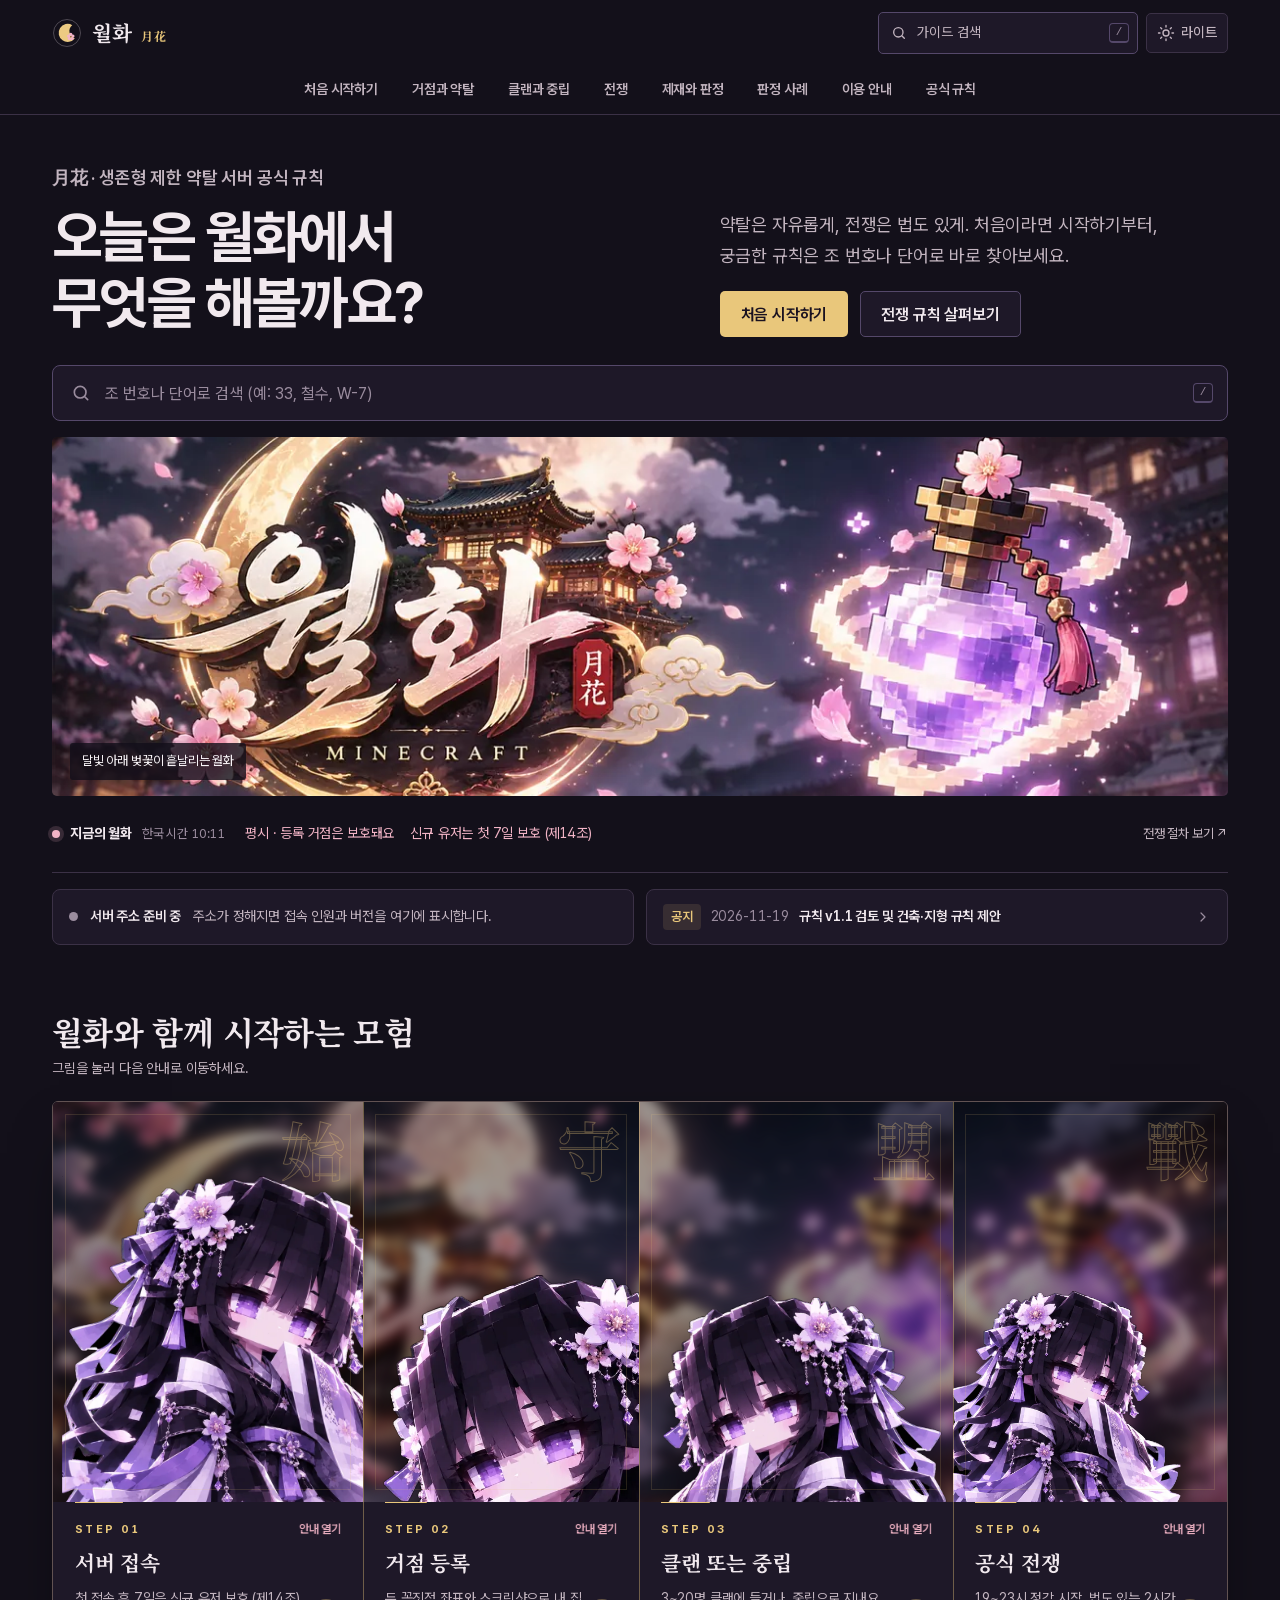
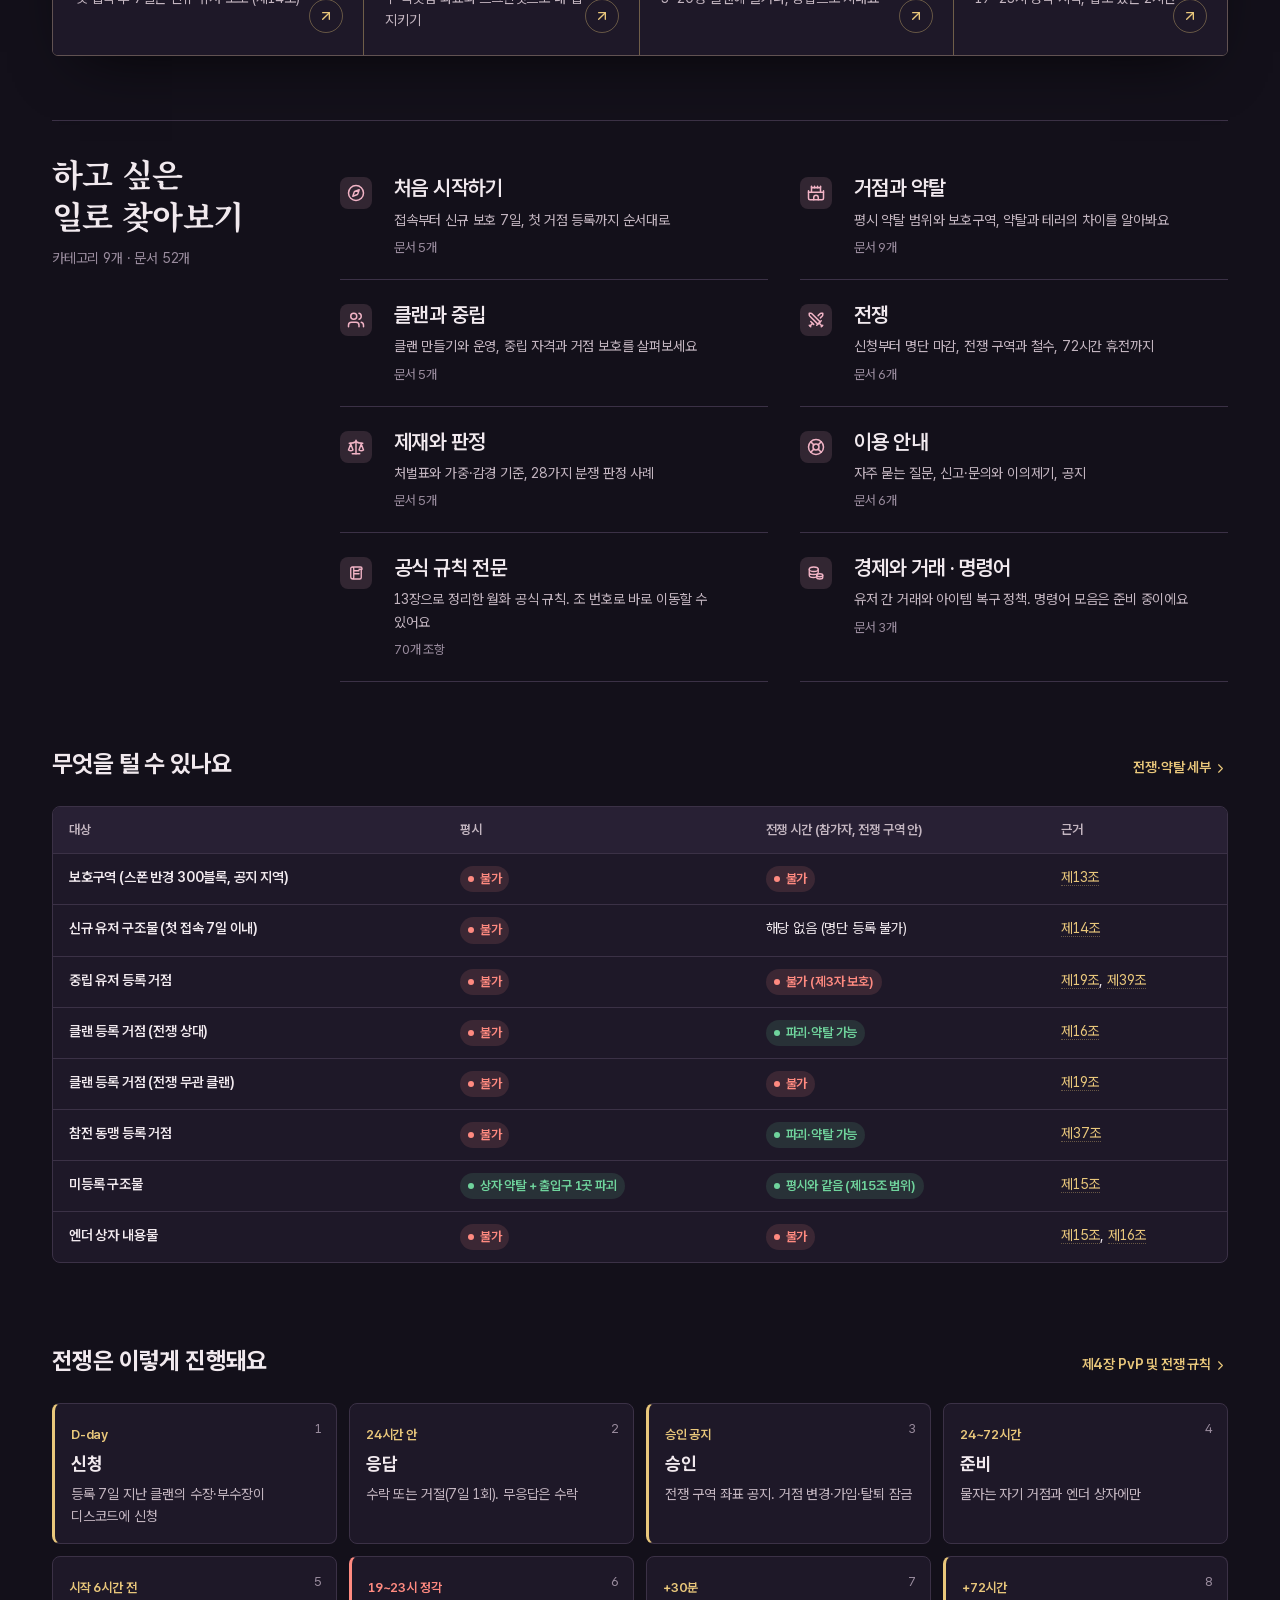
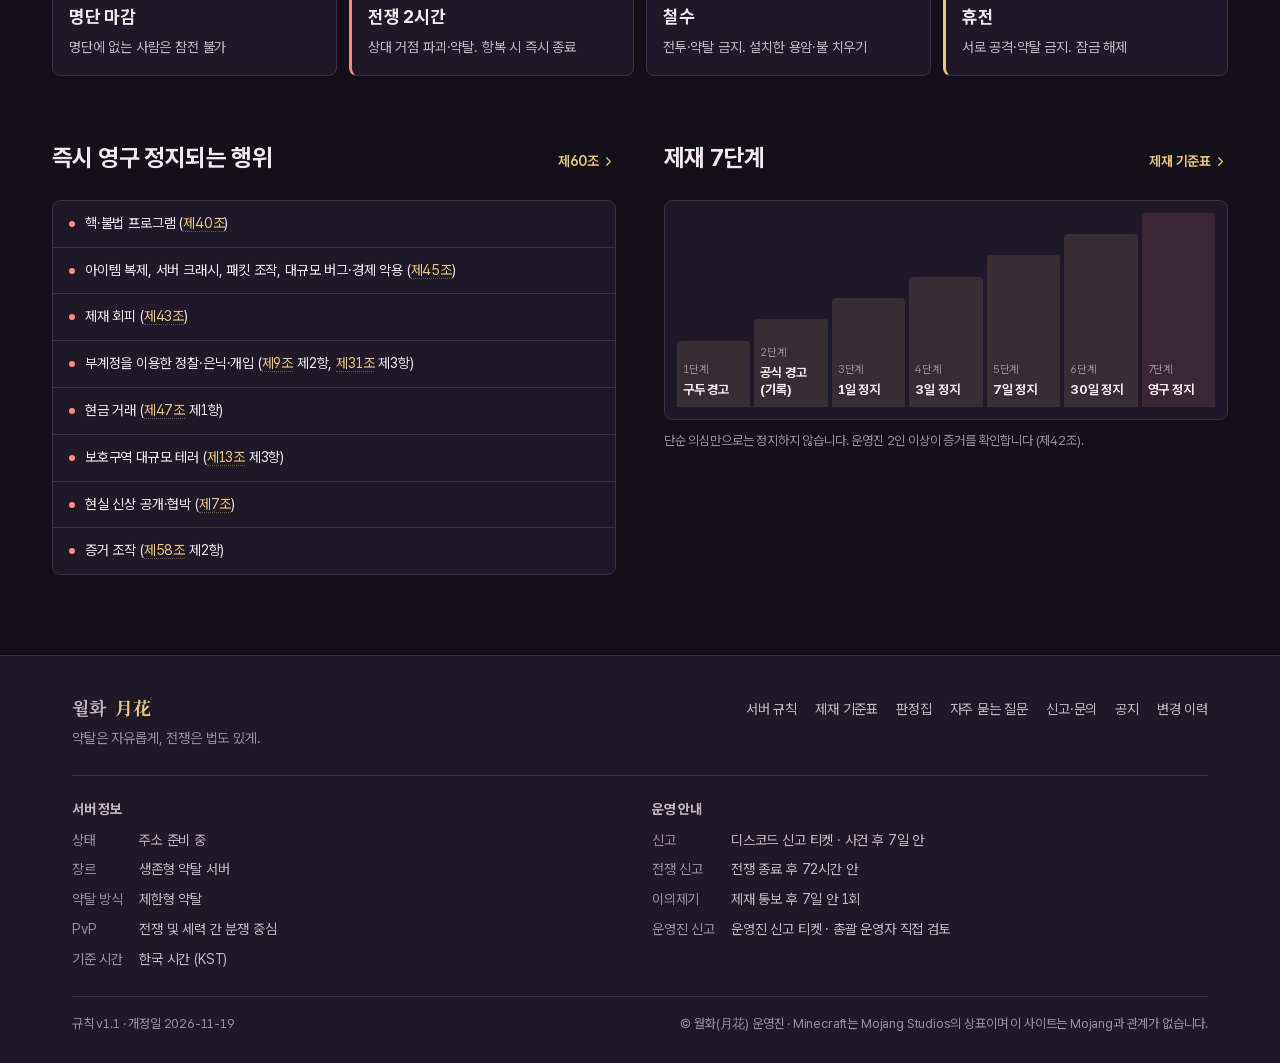
==== commit fa7cea5e: "디자인 교체: 월화 위키 디자인(다크·금빛, 4컷 안내, 지금의 월화) 적용 - 다크 기본 + 라이트 테마, 금빛 강조, 명조 제목(Noto Serif KR 자체 호스팅) - 홈:" ====
--- a/index.html
+++ b/index.html
@@ -7,20 +7,23 @@
 <meta name="referrer" content="strict-origin-when-cross-origin">
 <title>월화 공식 위키</title>
 <meta name="description" content="월화(月花) 마인크래프트 약탈 서버 공식 위키. 서버 규칙, 전쟁·약탈 절차, 제재 기준, 판정 사례, 자주 묻는 질문.">
-<meta name="theme-color" content="#f6f7f9" media="(prefers-color-scheme: light)">
-<meta name="theme-color" content="#0f1014" media="(prefers-color-scheme: dark)">
-<meta name="color-scheme" content="light dark">
+<meta name="theme-color" content="#13101a">
+<meta name="color-scheme" content="dark light">
 <meta property="og:type" content="website">
 <meta property="og:site_name" content="월화 공식 위키">
 <meta property="og:title" content="월화(月花) 공식 위키">
 <meta property="og:description" content="약탈은 자유롭게, 전쟁은 법도 있게. 월화 생존형 제한 약탈 서버의 규칙과 가이드.">
-<meta property="og:image" content="https://wolhwa.pages.dev/img/hero-1200.jpg">
+<meta property="og:image" content="https://wolhwa.pages.dev/img/og.jpg">
+<meta property="og:image:width" content="1200">
+<meta property="og:image:height" content="630">
 <meta property="og:url" content="https://wolhwa.pages.dev/">
 <meta name="twitter:card" content="summary_large_image">
 <link rel="canonical" href="https://wolhwa.pages.dev/">
 <link rel="icon" href="img/favicon.svg" type="image/svg+xml">
-<link rel="preload" href="fonts/pretendard/pretendard.css" as="style">
+<script src="js/theme.js"></script>
 <link rel="stylesheet" href="fonts/pretendard/pretendard.css">
+<link rel="stylesheet" href="fonts/noto-serif-kr/noto-serif-kr-700.css">
+<link rel="preload" as="image" type="image/webp" imagesrcset="img/hero-800.webp 800w, img/hero-1200.webp 1200w, img/hero-1672.webp 1672w" imagesizes="(min-width: 1240px) 1184px, 100vw" fetchpriority="high">
 <link rel="stylesheet" href="css/style.css">
 </head>
 <body>
@@ -30,37 +33,38 @@
 <header class="top" id="top">
   <div class="top-row wrap">
     <button class="icon-btn menu-btn" id="menuBtn" type="button" aria-label="메뉴 열기" aria-controls="drawer" aria-expanded="false">
-      <svg viewBox="0 0 24 24" fill="none" stroke="currentColor" stroke-width="2" stroke-linecap="round" aria-hidden="true"><path d="M4 7h16M4 12h16M4 17h16"/></svg>
+      <svg viewBox="0 0 24 24" fill="none" stroke="currentColor" stroke-width="2" stroke-linecap="round" aria-hidden="true"><path d="M4 6h16M4 12h16M4 18h16"/></svg>
     </button>
     <a class="logo" href="#home" aria-label="월화 공식 위키 홈">
       <svg viewBox="0 0 40 40" aria-hidden="true">
-        <rect width="40" height="40" rx="9" class="logo-bg"/>
+        <circle cx="20" cy="20" r="18" class="logo-ring"/>
         <path d="M27 9.5A12 12 0 1 0 30.5 27 10 10 0 0 1 27 9.5Z" fill="#ecca82"/>
-        <g fill="#f2b4c6" transform="translate(25 25)"><circle r="2.2" cy="-3"/><circle r="2.2" cx="2.85" cy="-.93"/><circle r="2.2" cx="1.76" cy="2.43"/><circle r="2.2" cx="-1.76" cy="2.43"/><circle r="2.2" cx="-2.85" cy="-.93"/><circle r="1" fill="#94692a"/></g>
+        <g fill="#f2b4c6" transform="translate(25 25)"><circle r="2.2" cy="-3"/><circle r="2.2" cx="2.85" cy="-.93"/><circle r="2.2" cx="1.76" cy="2.43"/><circle r="2.2" cx="-1.76" cy="2.43"/><circle r="2.2" cx="-2.85" cy="-.93"/><circle r="1" fill="#8a6a2c"/></g>
       </svg>
-      <span class="logo-text"><b>월화</b><small>공식 위키</small></span>
+      <span class="logo-text"><b>월화</b><small>月花</small></span>
     </a>
     <div class="top-tools">
-      <button class="search-btn" id="searchBtn" type="button" aria-label="위키 검색 열기">
+      <button class="search-btn" id="searchBtn" type="button" aria-label="가이드 검색 (단축키 /)">
         <svg viewBox="0 0 24 24" fill="none" stroke="currentColor" stroke-width="2" stroke-linecap="round" aria-hidden="true"><circle cx="11" cy="11" r="7"/><path d="m20 20-3.5-3.5"/></svg>
         <span class="search-btn-label">가이드 검색</span><kbd>/</kbd>
       </button>
-      <button class="icon-btn" id="themeBtn" type="button" aria-label="다크 모드로 바꾸기">
-        <svg class="i-moon" viewBox="0 0 24 24" fill="none" stroke="currentColor" stroke-width="2" aria-hidden="true"><path d="M20.5 14.6A8.5 8.5 0 0 1 9.4 3.5a8.5 8.5 0 1 0 11.1 11.1Z"/></svg>
-        <svg class="i-sun" viewBox="0 0 24 24" fill="none" stroke="currentColor" stroke-width="2" stroke-linecap="round" aria-hidden="true"><circle cx="12" cy="12" r="4"/><path d="M12 2v2M12 20v2M4.9 4.9l1.4 1.4M17.7 17.7l1.4 1.4M2 12h2M20 12h2M4.9 19.1l1.4-1.4M17.7 6.3l1.4-1.4"/></svg>
-        <span class="theme-label">다크</span>
+      <button class="icon-btn" id="themeBtn" type="button" aria-label="라이트 모드로 바꾸기">
+        <svg class="i-sun" viewBox="0 0 24 24" fill="none" stroke="currentColor" stroke-width="1.8" stroke-linecap="round" aria-hidden="true"><circle cx="12" cy="12" r="4"/><path d="M12 2v2M12 20v2M4.9 4.9l1.4 1.4M17.7 17.7l1.4 1.4M2 12h2M20 12h2M4.9 19.1l1.4-1.4M17.7 6.3l1.4-1.4"/></svg>
+        <svg class="i-moon" viewBox="0 0 24 24" fill="none" stroke="currentColor" stroke-width="1.8" aria-hidden="true"><path d="M20.5 14.6A8.5 8.5 0 0 1 9.4 3.5a8.5 8.5 0 1 0 11.1 11.1Z"/></svg>
+        <span class="theme-label">라이트</span>
       </button>
     </div>
   </div>
   <nav class="gnb" id="gnb" aria-label="주 메뉴">
     <div class="wrap gnb-inner">
       <a href="#cat-start" data-nav="start">처음 시작하기</a>
-      <a href="#rules" data-nav="rules">서버 규칙</a>
-      <a href="#cat-war" data-nav="war">전쟁과 약탈</a>
-      <a href="#cat-clan" data-nav="clan">클랜과 동맹</a>
+      <a href="#cat-raid" data-nav="raid">거점과 약탈</a>
+      <a href="#cat-clan" data-nav="clan">클랜과 중립</a>
+      <a href="#cat-war" data-nav="war">전쟁</a>
       <a href="#penalty" data-nav="penalty">제재와 판정</a>
-      <a href="#faq" data-nav="faq">자주 묻는 질문</a>
-      <a href="#cat-guide" data-nav="guide">이용 안내</a>
+      <a href="#cases" data-nav="cases">판정 사례</a>
+      <a href="#cat-help" data-nav="help">이용 안내</a>
+      <a href="#rules" data-nav="rules">공식 규칙</a>
       <a href="#admin" data-nav="admin" class="admin-link">관리</a>
     </div>
   </nav>
@@ -110,6 +114,7 @@
 
 <script defer src="vendor/marked.min.js"></script>
 <script defer src="js/status.js"></script>
+<script defer src="js/icons.js"></script>
 <script defer src="js/data.js"></script>
 <script defer src="js/app.js"></script>
 <script defer src="js/admin.js"></script>
--- a/fonts/noto-serif-kr/noto-serif-kr-700.css
+++ b/fonts/noto-serif-kr/noto-serif-kr-700.css
@@ -0,0 +1,1240 @@
+/* Noto Serif KR 700 (SIL OFL 1.1) — 제목·로고용, 필요한 글자 범위만 내려받음 */
+/* noto-serif-kr-[0]-700-normal */
+@font-face {
+  font-family: 'Noto Serif KR';
+  font-style: normal;
+  font-display: swap;
+  font-weight: 700;
+  src: url(./noto-serif-kr-0-700-normal.woff2) format('woff2');
+  unicode-range: U+f9ca-fa0b,U+ff03-ff05,U+ff07,U+ff0a-ff0b,U+ff0d-ff19,U+ff1b,U+ff1d,U+ff20-ff5b,U+ff5d,U+ffe0-ffe3,U+ffe5-ffe6;
+}
+
+/* noto-serif-kr-[1]-700-normal */
+@font-face {
+  font-family: 'Noto Serif KR';
+  font-style: normal;
+  font-display: swap;
+  font-weight: 700;
+  src: url(./noto-serif-kr-1-700-normal.woff2) format('woff2');
+  unicode-range: U+f92f-f980,U+f982-f9c9;
+}
+
+/* noto-serif-kr-[2]-700-normal */
+@font-face {
+  font-family: 'Noto Serif KR';
+  font-style: normal;
+  font-display: swap;
+  font-weight: 700;
+  src: url(./noto-serif-kr-2-700-normal.woff2) format('woff2');
+  unicode-range: U+d723-d728,U+d72a-d733,U+d735-d748,U+d74a-d74f,U+d752-d753,U+d755-d757,U+d75a-d75f,U+d762-d764,U+d766-d768,U+d76a-d76b,U+d76d-d76f,U+d771-d787,U+d789-d78b,U+d78d-d78f,U+d791-d797,U+d79a,U+d79c,U+d79e-d7a3,U+f900-f909,U+f90b-f92e;
+}
+
+/* noto-serif-kr-[3]-700-normal */
+@font-face {
+  font-family: 'Noto Serif KR';
+  font-style: normal;
+  font-display: swap;
+  font-weight: 700;
+  src: url(./noto-serif-kr-3-700-normal.woff2) format('woff2');
+  unicode-range: U+d679-d68b,U+d68e-d69e,U+d6a0,U+d6a2-d6a7,U+d6a9-d6c3,U+d6c6-d6c7,U+d6c9-d6cb,U+d6cd-d6d3,U+d6d5-d6d6,U+d6d8-d6e3,U+d6e5-d6e7,U+d6e9-d6fb,U+d6fd-d717,U+d719-d71f,U+d721-d722;
+}
+
+/* noto-serif-kr-[4]-700-normal */
+@font-face {
+  font-family: 'Noto Serif KR';
+  font-style: normal;
+  font-display: swap;
+  font-weight: 700;
+  src: url(./noto-serif-kr-4-700-normal.woff2) format('woff2');
+  unicode-range: U+d5bc-d5c7,U+d5ca-d5cb,U+d5cd-d5cf,U+d5d1-d5d7,U+d5d9-d5da,U+d5dc,U+d5de-d5e3,U+d5e6-d5e7,U+d5e9-d5eb,U+d5ed-d5f6,U+d5f8,U+d5fa-d5ff,U+d602-d603,U+d605-d607,U+d609-d60f,U+d612-d613,U+d616-d61b,U+d61d-d637,U+d63a-d63b,U+d63d-d63f,U+d641-d647,U+d64a-d64c,U+d64e-d653,U+d656-d657,U+d659-d65b,U+d65d-d666,U+d668,U+d66a-d678;
+}
+
+/* noto-serif-kr-[5]-700-normal */
+@font-face {
+  font-family: 'Noto Serif KR';
+  font-style: normal;
+  font-display: swap;
+  font-weight: 700;
+  src: url(./noto-serif-kr-5-700-normal.woff2) format('woff2');
+  unicode-range: U+d507,U+d509-d50b,U+d50d-d513,U+d515-d53b,U+d53e-d53f,U+d541-d543,U+d545-d54c,U+d54e,U+d550,U+d552-d557,U+d55a-d55b,U+d55d-d55f,U+d561-d564,U+d566-d567,U+d56a,U+d56c,U+d56e-d573,U+d576-d577,U+d579-d583,U+d585-d586,U+d58a-d5a4,U+d5a6-d5bb;
+}
+
+/* noto-serif-kr-[6]-700-normal */
+@font-face {
+  font-family: 'Noto Serif KR';
+  font-style: normal;
+  font-display: swap;
+  font-weight: 700;
+  src: url(./noto-serif-kr-6-700-normal.woff2) format('woff2');
+  unicode-range: U+d464-d477,U+d47a-d47b,U+d47d-d47f,U+d481-d487,U+d489-d48a,U+d48c,U+d48e-d4e7,U+d4e9-d503,U+d505-d506;
+}
+
+/* noto-serif-kr-[7]-700-normal */
+@font-face {
+  font-family: 'Noto Serif KR';
+  font-style: normal;
+  font-display: swap;
+  font-weight: 700;
+  src: url(./noto-serif-kr-7-700-normal.woff2) format('woff2');
+  unicode-range: U+d3bf-d3c7,U+d3ca-d3cf,U+d3d1-d3eb,U+d3ee-d3ef,U+d3f1-d3f3,U+d3f5-d3fb,U+d3fd-d400,U+d402-d45b,U+d45d-d463;
+}
+
+/* noto-serif-kr-[8]-700-normal */
+@font-face {
+  font-family: 'Noto Serif KR';
+  font-style: normal;
+  font-display: swap;
+  font-weight: 700;
+  src: url(./noto-serif-kr-8-700-normal.woff2) format('woff2');
+  unicode-range: U+d2ff,U+d302-d304,U+d306-d30b,U+d30f,U+d311-d313,U+d315-d31b,U+d31e,U+d322-d324,U+d326-d327,U+d32a-d32b,U+d32d-d32f,U+d331-d337,U+d339-d33c,U+d33e-d37b,U+d37e-d37f,U+d381-d383,U+d385-d38b,U+d38e-d390,U+d392-d397,U+d39a-d39b,U+d39d-d39f,U+d3a1-d3a7,U+d3a9-d3aa,U+d3ac,U+d3ae-d3b3,U+d3b5-d3b7,U+d3b9-d3bb,U+d3bd-d3be;
+}
+
+/* noto-serif-kr-[9]-700-normal */
+@font-face {
+  font-family: 'Noto Serif KR';
+  font-style: normal;
+  font-display: swap;
+  font-weight: 700;
+  src: url(./noto-serif-kr-9-700-normal.woff2) format('woff2');
+  unicode-range: U+d257-d27f,U+d281-d29b,U+d29d-d29f,U+d2a1-d2ab,U+d2ad-d2b7,U+d2ba-d2bb,U+d2bd-d2bf,U+d2c1-d2c7,U+d2c9-d2ef,U+d2f2-d2f3,U+d2f5-d2f7,U+d2f9-d2fe;
+}
+
+/* noto-serif-kr-[10]-700-normal */
+@font-face {
+  font-family: 'Noto Serif KR';
+  font-style: normal;
+  font-display: swap;
+  font-weight: 700;
+  src: url(./noto-serif-kr-10-700-normal.woff2) format('woff2');
+  unicode-range: U+d1b4,U+d1b6-d1f3,U+d1f5-d22b,U+d22e-d22f,U+d231-d233,U+d235-d23b,U+d23d-d240,U+d242-d256;
+}
+
+/* noto-serif-kr-[11]-700-normal */
+@font-face {
+  font-family: 'Noto Serif KR';
+  font-style: normal;
+  font-display: swap;
+  font-weight: 700;
+  src: url(./noto-serif-kr-11-700-normal.woff2) format('woff2');
+  unicode-range: U+d105-d12f,U+d132-d133,U+d135-d137,U+d139-d13f,U+d141-d142,U+d144,U+d146-d14b,U+d14e-d14f,U+d151-d153,U+d155-d15b,U+d15e-d187,U+d189-d19f,U+d1a2-d1a3,U+d1a5-d1a7,U+d1a9-d1af,U+d1b2-d1b3;
+}
+
+/* noto-serif-kr-[12]-700-normal */
+@font-face {
+  font-family: 'Noto Serif KR';
+  font-style: normal;
+  font-display: swap;
+  font-weight: 700;
+  src: url(./noto-serif-kr-12-700-normal.woff2) format('woff2');
+  unicode-range: U+d04b-d04f,U+d051-d057,U+d059-d06b,U+d06d-d06f,U+d071-d073,U+d075-d07b,U+d07e-d0a3,U+d0a6-d0a7,U+d0a9-d0ab,U+d0ad-d0b3,U+d0b6,U+d0b8,U+d0ba-d0bf,U+d0c2-d0c3,U+d0c5-d0c7,U+d0c9-d0cf,U+d0d2,U+d0d6-d0db,U+d0de-d0df,U+d0e1-d0e3,U+d0e5-d0eb,U+d0ee-d0f0,U+d0f2-d104;
+}
+
+/* noto-serif-kr-[13]-700-normal */
+@font-face {
+  font-family: 'Noto Serif KR';
+  font-style: normal;
+  font-display: swap;
+  font-weight: 700;
+  src: url(./noto-serif-kr-13-700-normal.woff2) format('woff2');
+  unicode-range: U+cfa2-cfc3,U+cfc5-cfdf,U+cfe2-cfe3,U+cfe5-cfe7,U+cfe9-cff4,U+cff6-cffb,U+cffd-cfff,U+d001-d003,U+d005-d017,U+d019-d033,U+d036-d037,U+d039-d03b,U+d03d-d04a;
+}
+
+/* noto-serif-kr-[14]-700-normal */
+@font-face {
+  font-family: 'Noto Serif KR';
+  font-style: normal;
+  font-display: swap;
+  font-weight: 700;
+  src: url(./noto-serif-kr-14-700-normal.woff2) format('woff2');
+  unicode-range: U+cef0-cef3,U+cef6,U+cef9-ceff,U+cf01-cf03,U+cf05-cf07,U+cf09-cf0f,U+cf11-cf12,U+cf14-cf1b,U+cf1d-cf1f,U+cf21-cf2f,U+cf31-cf53,U+cf56-cf57,U+cf59-cf5b,U+cf5d-cf63,U+cf66,U+cf68,U+cf6a-cf6f,U+cf71-cf84,U+cf86-cf8b,U+cf8d-cfa1;
+}
+
+/* noto-serif-kr-[15]-700-normal */
+@font-face {
+  font-family: 'Noto Serif KR';
+  font-style: normal;
+  font-display: swap;
+  font-weight: 700;
+  src: url(./noto-serif-kr-15-700-normal.woff2) format('woff2');
+  unicode-range: U+ce3c-ce57,U+ce5a-ce5b,U+ce5d-ce5f,U+ce61-ce67,U+ce6a,U+ce6c,U+ce6e-ce73,U+ce76-ce77,U+ce79-ce7b,U+ce7d-ce83,U+ce85-ce88,U+ce8a-ce8f,U+ce91-ce93,U+ce95-ce97,U+ce99-ce9f,U+cea2,U+cea4-ceab,U+cead-cee3,U+cee6-cee7,U+cee9-ceeb,U+ceed-ceef;
+}
+
+/* noto-serif-kr-[16]-700-normal */
+@font-face {
+  font-family: 'Noto Serif KR';
+  font-style: normal;
+  font-display: swap;
+  font-weight: 700;
+  src: url(./noto-serif-kr-16-700-normal.woff2) format('woff2');
+  unicode-range: U+cd92-cd93,U+cd96-cd97,U+cd99-cd9b,U+cd9d-cda3,U+cda6-cda8,U+cdaa-cdaf,U+cdb1-cdc3,U+cdc5-cdcb,U+cdcd-cde7,U+cde9-ce03,U+ce05-ce1f,U+ce22-ce34,U+ce36-ce3b;
+}
+
+/* noto-serif-kr-[17]-700-normal */
+@font-face {
+  font-family: 'Noto Serif KR';
+  font-style: normal;
+  font-display: swap;
+  font-weight: 700;
+  src: url(./noto-serif-kr-17-700-normal.woff2) format('woff2');
+  unicode-range: U+ccef-cd07,U+cd0a-cd0b,U+cd0d-cd1a,U+cd1c,U+cd1e-cd2b,U+cd2d-cd5b,U+cd5d-cd77,U+cd79-cd91;
+}
+
+/* noto-serif-kr-[18]-700-normal */
+@font-face {
+  font-family: 'Noto Serif KR';
+  font-style: normal;
+  font-display: swap;
+  font-weight: 700;
+  src: url(./noto-serif-kr-18-700-normal.woff2) format('woff2');
+  unicode-range: U+cc3f-cc43,U+cc46-cc47,U+cc49-cc4b,U+cc4d-cc53,U+cc55-cc58,U+cc5a-cc5f,U+cc61-cc97,U+cc9a-cc9b,U+cc9d-cc9f,U+cca1-cca7,U+ccaa,U+ccac,U+ccae-ccb3,U+ccb6-ccb7,U+ccb9-ccbb,U+ccbd-cccf,U+ccd1-cce3,U+cce5-ccee;
+}
+
+/* noto-serif-kr-[19]-700-normal */
+@font-face {
+  font-family: 'Noto Serif KR';
+  font-style: normal;
+  font-display: swap;
+  font-weight: 700;
+  src: url(./noto-serif-kr-19-700-normal.woff2) format('woff2');
+  unicode-range: U+cb91-cbd3,U+cbd5-cbe3,U+cbe5-cc0b,U+cc0e-cc0f,U+cc11-cc13,U+cc15-cc1b,U+cc1d-cc20,U+cc23-cc27,U+cc2a-cc2b,U+cc2d,U+cc2f,U+cc31-cc37,U+cc3a,U+cc3c;
+}
+
+/* noto-serif-kr-[20]-700-normal */
+@font-face {
+  font-family: 'Noto Serif KR';
+  font-style: normal;
+  font-display: swap;
+  font-weight: 700;
+  src: url(./noto-serif-kr-20-700-normal.woff2) format('woff2');
+  unicode-range: U+caf4-cb47,U+cb4a-cb90;
+}
+
+/* noto-serif-kr-[21]-700-normal */
+@font-face {
+  font-family: 'Noto Serif KR';
+  font-style: normal;
+  font-display: swap;
+  font-weight: 700;
+  src: url(./noto-serif-kr-21-700-normal.woff2) format('woff2');
+  unicode-range: U+ca4a-ca4b,U+ca4e-ca4f,U+ca51-ca53,U+ca55-ca5b,U+ca5d-ca60,U+ca62-ca83,U+ca85-cabb,U+cabe-cabf,U+cac1-cac3,U+cac5-cacb,U+cacd-cad0,U+cad2,U+cad4-cad8,U+cada-caf3;
+}
+
+/* noto-serif-kr-[22]-700-normal */
+@font-face {
+  font-family: 'Noto Serif KR';
+  font-style: normal;
+  font-display: swap;
+  font-weight: 700;
+  src: url(./noto-serif-kr-22-700-normal.woff2) format('woff2');
+  unicode-range: U+c996-c997,U+c99a-c99c,U+c99e-c9bf,U+c9c2-c9c3,U+c9c5-c9c7,U+c9c9-c9cf,U+c9d2,U+c9d4,U+c9d7-c9d8,U+c9db,U+c9de-c9df,U+c9e1-c9e3,U+c9e5-c9e6,U+c9e8-c9eb,U+c9ee-c9f0,U+c9f2-c9f7,U+c9f9-ca0b,U+ca0d-ca28,U+ca2a-ca49;
+}
+
+/* noto-serif-kr-[23]-700-normal */
+@font-face {
+  font-family: 'Noto Serif KR';
+  font-style: normal;
+  font-display: swap;
+  font-weight: 700;
+  src: url(./noto-serif-kr-23-700-normal.woff2) format('woff2');
+  unicode-range: U+c8e9-c8f4,U+c8f6-c8fb,U+c8fe-c8ff,U+c901-c903,U+c905-c90b,U+c90e-c910,U+c912-c917,U+c919-c92b,U+c92d-c94f,U+c951-c953,U+c955-c96b,U+c96d-c973,U+c975-c987,U+c98a-c98b,U+c98d-c98f,U+c991-c995;
+}
+
+/* noto-serif-kr-[24]-700-normal */
+@font-face {
+  font-family: 'Noto Serif KR';
+  font-style: normal;
+  font-display: swap;
+  font-weight: 700;
+  src: url(./noto-serif-kr-24-700-normal.woff2) format('woff2');
+  unicode-range: U+c841-c84b,U+c84d-c86f,U+c872-c873,U+c875-c877,U+c879-c87f,U+c882-c884,U+c887-c88a,U+c88d-c8c3,U+c8c5-c8df,U+c8e1-c8e8;
+}
+
+/* noto-serif-kr-[25]-700-normal */
+@font-face {
+  font-family: 'Noto Serif KR';
+  font-style: normal;
+  font-display: swap;
+  font-weight: 700;
+  src: url(./noto-serif-kr-25-700-normal.woff2) format('woff2');
+  unicode-range: U+c779-c77b,U+c77e-c782,U+c786,U+c78b,U+c78d,U+c78f,U+c792-c793,U+c795,U+c797,U+c799-c79f,U+c7a2,U+c7a7-c7ab,U+c7ae-c7bb,U+c7bd-c7c0,U+c7c2-c7c7,U+c7c9-c7dc,U+c7de-c7ff,U+c802-c803,U+c805-c807,U+c809,U+c80b-c80f,U+c812,U+c814,U+c817-c81b,U+c81e-c81f,U+c821-c823,U+c825-c82e,U+c830-c837,U+c839-c83b,U+c83d-c840;
+}
+
+/* noto-serif-kr-[26]-700-normal */
+@font-face {
+  font-family: 'Noto Serif KR';
+  font-style: normal;
+  font-display: swap;
+  font-weight: 700;
+  src: url(./noto-serif-kr-26-700-normal.woff2) format('woff2');
+  unicode-range: U+c6bb-c6bf,U+c6c2,U+c6c4,U+c6c6-c6cb,U+c6ce-c6cf,U+c6d1-c6d3,U+c6d5-c6db,U+c6dd-c6df,U+c6e1-c6e7,U+c6e9-c6eb,U+c6ed-c6ef,U+c6f1-c6f8,U+c6fa-c703,U+c705-c707,U+c709-c70b,U+c70d-c716,U+c718,U+c71a-c71f,U+c722-c723,U+c725-c727,U+c729-c734,U+c736-c73b,U+c73e-c73f,U+c741-c743,U+c745-c74b,U+c74e-c750,U+c752-c757,U+c759-c773,U+c776-c777;
+}
+
+/* noto-serif-kr-[27]-700-normal */
+@font-face {
+  font-family: 'Noto Serif KR';
+  font-style: normal;
+  font-display: swap;
+  font-weight: 700;
+  src: url(./noto-serif-kr-27-700-normal.woff2) format('woff2');
+  unicode-range: U+c5f5-c5fb,U+c5fe,U+c602-c605,U+c607,U+c609-c60f,U+c611-c61a,U+c61c-c623,U+c626-c627,U+c629-c62b,U+c62d,U+c62f-c632,U+c636,U+c638,U+c63a-c63f,U+c642-c643,U+c645-c647,U+c649-c652,U+c656-c65b,U+c65d-c65f,U+c661-c663,U+c665-c677,U+c679-c67b,U+c67d-c693,U+c696-c697,U+c699-c69b,U+c69d-c6a3,U+c6a6,U+c6a8,U+c6aa-c6af,U+c6b2-c6b3,U+c6b5-c6b7,U+c6b9-c6ba;
+}
+
+/* noto-serif-kr-[28]-700-normal */
+@font-face {
+  font-family: 'Noto Serif KR';
+  font-style: normal;
+  font-display: swap;
+  font-weight: 700;
+  src: url(./noto-serif-kr-28-700-normal.woff2) format('woff2');
+  unicode-range: U+c517-c527,U+c52a-c52b,U+c52d-c52f,U+c531-c538,U+c53a,U+c53c,U+c53e-c543,U+c546-c547,U+c54b,U+c54d-c552,U+c556,U+c55a-c55b,U+c55d,U+c55f,U+c562-c563,U+c565-c567,U+c569-c56f,U+c572,U+c574,U+c576-c57b,U+c57e-c57f,U+c581-c583,U+c585-c586,U+c588-c58b,U+c58e,U+c590,U+c592-c596,U+c599-c5b3,U+c5b6-c5b7,U+c5ba,U+c5be-c5c3,U+c5ca-c5cb,U+c5cd,U+c5cf,U+c5d2-c5d3,U+c5d5-c5d7,U+c5d9-c5df,U+c5e1-c5e2,U+c5e4,U+c5e6-c5eb,U+c5ef,U+c5f1-c5f3;
+}
+
+/* noto-serif-kr-[29]-700-normal */
+@font-face {
+  font-family: 'Noto Serif KR';
+  font-style: normal;
+  font-display: swap;
+  font-weight: 700;
+  src: url(./noto-serif-kr-29-700-normal.woff2) format('woff2');
+  unicode-range: U+c475-c4ef,U+c4f2-c4f3,U+c4f5-c4f7,U+c4f9-c4ff,U+c502-c50b,U+c50d-c516;
+}
+
+/* noto-serif-kr-[30]-700-normal */
+@font-face {
+  font-family: 'Noto Serif KR';
+  font-style: normal;
+  font-display: swap;
+  font-weight: 700;
+  src: url(./noto-serif-kr-30-700-normal.woff2) format('woff2');
+  unicode-range: U+c3d0-c3d7,U+c3da-c3db,U+c3dd-c3de,U+c3e1-c3ec,U+c3ee-c3f3,U+c3f5-c42b,U+c42d-c463,U+c466-c474;
+}
+
+/* noto-serif-kr-[31]-700-normal */
+@font-face {
+  font-family: 'Noto Serif KR';
+  font-style: normal;
+  font-display: swap;
+  font-weight: 700;
+  src: url(./noto-serif-kr-31-700-normal.woff2) format('woff2');
+  unicode-range: U+c32b-c367,U+c36a-c36b,U+c36d-c36f,U+c371-c377,U+c37a-c37b,U+c37e-c383,U+c385-c387,U+c389-c3cf;
+}
+
+/* noto-serif-kr-[32]-700-normal */
+@font-face {
+  font-family: 'Noto Serif KR';
+  font-style: normal;
+  font-display: swap;
+  font-weight: 700;
+  src: url(./noto-serif-kr-32-700-normal.woff2) format('woff2');
+  unicode-range: U+c26a-c26b,U+c26d-c26f,U+c271-c273,U+c275-c27b,U+c27e-c287,U+c289-c28f,U+c291-c297,U+c299-c29a,U+c29c-c2a3,U+c2a5-c2a7,U+c2a9-c2ab,U+c2ad-c2b3,U+c2b6,U+c2b8,U+c2ba-c2bb,U+c2bd-c2db,U+c2de-c2df,U+c2e1-c2e2,U+c2e5-c2ea,U+c2ee,U+c2f0,U+c2f2-c2f5,U+c2f7,U+c2fa-c2fb,U+c2fd-c2ff,U+c301-c307,U+c309-c30c,U+c30e-c312,U+c315-c323,U+c325-c328,U+c32a;
+}
+
+/* noto-serif-kr-[33]-700-normal */
+@font-face {
+  font-family: 'Noto Serif KR';
+  font-style: normal;
+  font-display: swap;
+  font-weight: 700;
+  src: url(./noto-serif-kr-33-700-normal.woff2) format('woff2');
+  unicode-range: U+c1bc-c1c3,U+c1c5-c1df,U+c1e1-c1fb,U+c1fd-c203,U+c205-c20c,U+c20e,U+c210-c217,U+c21a-c21b,U+c21d-c21e,U+c221-c227,U+c229-c22a,U+c22c,U+c22e,U+c230,U+c233-c24f,U+c251-c257,U+c259-c269;
+}
+
+/* noto-serif-kr-[34]-700-normal */
+@font-face {
+  font-family: 'Noto Serif KR';
+  font-style: normal;
+  font-display: swap;
+  font-weight: 700;
+  src: url(./noto-serif-kr-34-700-normal.woff2) format('woff2');
+  unicode-range: U+c101-c11b,U+c11f,U+c121-c123,U+c125-c12b,U+c12e,U+c132-c137,U+c13a-c13b,U+c13d-c13f,U+c141-c147,U+c14a,U+c14c-c153,U+c155-c157,U+c159-c15b,U+c15d-c166,U+c169-c16f,U+c171-c177,U+c179-c18b,U+c18e-c18f,U+c191-c193,U+c195-c19b,U+c19d-c19e,U+c1a0,U+c1a2-c1a4,U+c1a6-c1bb;
+}
+
+/* noto-serif-kr-[35]-700-normal */
+@font-face {
+  font-family: 'Noto Serif KR';
+  font-style: normal;
+  font-display: swap;
+  font-weight: 700;
+  src: url(./noto-serif-kr-35-700-normal.woff2) format('woff2');
+  unicode-range: U+c049-c057,U+c059-c05b,U+c05d-c05f,U+c061-c067,U+c069-c08f,U+c091-c0ab,U+c0ae-c0af,U+c0b1-c0b3,U+c0b5,U+c0b7-c0bb,U+c0be,U+c0c2-c0c7,U+c0ca-c0cb,U+c0cd-c0cf,U+c0d1-c0d7,U+c0d9-c0da,U+c0dc,U+c0de-c0e3,U+c0e5-c0eb,U+c0ed-c0f3,U+c0f6,U+c0f8,U+c0fa-c0ff;
+}
+
+/* noto-serif-kr-[36]-700-normal */
+@font-face {
+  font-family: 'Noto Serif KR';
+  font-style: normal;
+  font-display: swap;
+  font-weight: 700;
+  src: url(./noto-serif-kr-36-700-normal.woff2) format('woff2');
+  unicode-range: U+bfa7-bfaf,U+bfb1-bfc4,U+bfc6-bfcb,U+bfce-bfcf,U+bfd1-bfd3,U+bfd5-bfdb,U+bfdd-c048;
+}
+
+/* noto-serif-kr-[37]-700-normal */
+@font-face {
+  font-family: 'Noto Serif KR';
+  font-style: normal;
+  font-display: swap;
+  font-weight: 700;
+  src: url(./noto-serif-kr-37-700-normal.woff2) format('woff2');
+  unicode-range: U+bf07,U+bf09-bf3f,U+bf41-bf4f,U+bf52-bf54,U+bf56-bfa6;
+}
+
+/* noto-serif-kr-[38]-700-normal */
+@font-face {
+  font-family: 'Noto Serif KR';
+  font-style: normal;
+  font-display: swap;
+  font-weight: 700;
+  src: url(./noto-serif-kr-38-700-normal.woff2) format('woff2');
+  unicode-range: U+be56,U+be58,U+be5c-be5f,U+be62-be63,U+be65-be67,U+be69-be74,U+be76-be7b,U+be7e-be7f,U+be81-be8e,U+be90,U+be92-bea7,U+bea9-becf,U+bed2-bed3,U+bed5-bed6,U+bed9-bee3,U+bee6-bf06;
+}
+
+/* noto-serif-kr-[39]-700-normal */
+@font-face {
+  font-family: 'Noto Serif KR';
+  font-style: normal;
+  font-display: swap;
+  font-weight: 700;
+  src: url(./noto-serif-kr-39-700-normal.woff2) format('woff2');
+  unicode-range: U+bdb0-bdd3,U+bdd5-bdef,U+bdf1-be0b,U+be0d-be0f,U+be11-be13,U+be15-be43,U+be46-be47,U+be49-be4b,U+be4d-be53;
+}
+
+/* noto-serif-kr-[40]-700-normal */
+@font-face {
+  font-family: 'Noto Serif KR';
+  font-style: normal;
+  font-display: swap;
+  font-weight: 700;
+  src: url(./noto-serif-kr-40-700-normal.woff2) format('woff2');
+  unicode-range: U+bd03,U+bd06,U+bd08,U+bd0a-bd0f,U+bd11-bd22,U+bd25-bd47,U+bd49-bd58,U+bd5a-bd7f,U+bd82-bd83,U+bd85-bd87,U+bd8a-bd8f,U+bd91-bd92,U+bd94,U+bd96-bd98,U+bd9a-bdaf;
+}
+
+/* noto-serif-kr-[41]-700-normal */
+@font-face {
+  font-family: 'Noto Serif KR';
+  font-style: normal;
+  font-display: swap;
+  font-weight: 700;
+  src: url(./noto-serif-kr-41-700-normal.woff2) format('woff2');
+  unicode-range: U+bc4e-bc83,U+bc86-bc87,U+bc89-bc8b,U+bc8d-bc93,U+bc96,U+bc98,U+bc9b-bc9f,U+bca2-bca3,U+bca5-bca7,U+bca9-bcb2,U+bcb4-bcbb,U+bcbe-bcbf,U+bcc1-bcc3,U+bcc5-bccc,U+bcce-bcd0,U+bcd2-bcd4,U+bcd6-bcf3,U+bcf7,U+bcf9-bcfb,U+bcfd-bd02;
+}
+
+/* noto-serif-kr-[42]-700-normal */
+@font-face {
+  font-family: 'Noto Serif KR';
+  font-style: normal;
+  font-display: swap;
+  font-weight: 700;
+  src: url(./noto-serif-kr-42-700-normal.woff2) format('woff2');
+  unicode-range: U+bb90-bba3,U+bba5-bbab,U+bbad-bbbf,U+bbc1-bbf7,U+bbfa-bbfb,U+bbfd-bbfe,U+bc01-bc07,U+bc09-bc0a,U+bc0e,U+bc10,U+bc12-bc13,U+bc17,U+bc19-bc1a,U+bc1e,U+bc20-bc23,U+bc26,U+bc28,U+bc2a-bc2c,U+bc2e-bc2f,U+bc32-bc33,U+bc35-bc37,U+bc39-bc3f,U+bc41-bc42,U+bc44,U+bc46-bc48,U+bc4a-bc4d;
+}
+
+/* noto-serif-kr-[43]-700-normal */
+@font-face {
+  font-family: 'Noto Serif KR';
+  font-style: normal;
+  font-display: swap;
+  font-weight: 700;
+  src: url(./noto-serif-kr-43-700-normal.woff2) format('woff2');
+  unicode-range: U+bae6-bafb,U+bafd-bb17,U+bb19-bb33,U+bb37,U+bb39-bb3a,U+bb3d-bb43,U+bb45-bb46,U+bb48,U+bb4a-bb4f,U+bb51-bb53,U+bb55-bb57,U+bb59-bb62,U+bb64-bb8f;
+}
+
+/* noto-serif-kr-[44]-700-normal */
+@font-face {
+  font-family: 'Noto Serif KR';
+  font-style: normal;
+  font-display: swap;
+  font-weight: 700;
+  src: url(./noto-serif-kr-44-700-normal.woff2) format('woff2');
+  unicode-range: U+ba30-ba37,U+ba3a-ba3b,U+ba3d-ba3f,U+ba41-ba47,U+ba49-ba4a,U+ba4c,U+ba4e-ba53,U+ba56-ba57,U+ba59-ba5b,U+ba5d-ba63,U+ba65-ba66,U+ba68-ba6f,U+ba71-ba73,U+ba75-ba77,U+ba79-ba84,U+ba86,U+ba88-baa7,U+baaa,U+baad-baaf,U+bab1-bab7,U+baba,U+babc,U+babe-bae5;
+}
+
+/* noto-serif-kr-[45]-700-normal */
+@font-face {
+  font-family: 'Noto Serif KR';
+  font-style: normal;
+  font-display: swap;
+  font-weight: 700;
+  src: url(./noto-serif-kr-45-700-normal.woff2) format('woff2');
+  unicode-range: U+b96e-b973,U+b976-b977,U+b979-b97b,U+b97d-b983,U+b986,U+b988,U+b98a-b98d,U+b98f-b9ab,U+b9ae-b9af,U+b9b1-b9b3,U+b9b5-b9bb,U+b9be,U+b9c0,U+b9c2-b9c7,U+b9ca-b9cb,U+b9cd,U+b9d2-b9d7,U+b9da,U+b9dc,U+b9df-b9e0,U+b9e2,U+b9e6-b9e7,U+b9e9-b9f3,U+b9f6,U+b9f8,U+b9fb-ba2f;
+}
+
+/* noto-serif-kr-[46]-700-normal */
+@font-face {
+  font-family: 'Noto Serif KR';
+  font-style: normal;
+  font-display: swap;
+  font-weight: 700;
+  src: url(./noto-serif-kr-46-700-normal.woff2) format('woff2');
+  unicode-range: U+b8bf-b8cb,U+b8cd-b8e0,U+b8e2-b8e7,U+b8ea-b8eb,U+b8ed-b8ef,U+b8f1-b8f7,U+b8fa,U+b8fc,U+b8fe-b903,U+b905-b917,U+b919-b91f,U+b921-b93b,U+b93d-b957,U+b95a-b95b,U+b95d-b95f,U+b961-b967,U+b969-b96c;
+}
+
+/* noto-serif-kr-[47]-700-normal */
+@font-face {
+  font-family: 'Noto Serif KR';
+  font-style: normal;
+  font-display: swap;
+  font-weight: 700;
+  src: url(./noto-serif-kr-47-700-normal.woff2) format('woff2');
+  unicode-range: U+b80d-b80f,U+b811-b817,U+b81a,U+b81c-b823,U+b826-b827,U+b829-b82b,U+b82d-b833,U+b836,U+b83a-b83f,U+b841-b85b,U+b85e-b85f,U+b861-b863,U+b865-b86b,U+b86e,U+b870,U+b872-b8af,U+b8b1-b8be;
+}
+
+/* noto-serif-kr-[48]-700-normal */
+@font-face {
+  font-family: 'Noto Serif KR';
+  font-style: normal;
+  font-display: swap;
+  font-weight: 700;
+  src: url(./noto-serif-kr-48-700-normal.woff2) format('woff2');
+  unicode-range: U+b74d-b75f,U+b761-b763,U+b765-b774,U+b776-b77b,U+b77e-b77f,U+b781-b783,U+b785-b78b,U+b78e,U+b792-b796,U+b79a-b79b,U+b79d-b7a7,U+b7aa,U+b7ae-b7b3,U+b7b6-b7c8,U+b7ca-b7eb,U+b7ee-b7ef,U+b7f1-b7f3,U+b7f5-b7fb,U+b7fe,U+b802-b806,U+b80a-b80b;
+}
+
+/* noto-serif-kr-[49]-700-normal */
+@font-face {
+  font-family: 'Noto Serif KR';
+  font-style: normal;
+  font-display: swap;
+  font-weight: 700;
+  src: url(./noto-serif-kr-49-700-normal.woff2) format('woff2');
+  unicode-range: U+b6a7-b6aa,U+b6ac-b6b0,U+b6b2-b6ef,U+b6f1-b727,U+b72a-b72b,U+b72d-b72e,U+b731-b737,U+b739-b73a,U+b73c-b743,U+b745-b74c;
+}
+
+/* noto-serif-kr-[50]-700-normal */
+@font-face {
+  font-family: 'Noto Serif KR';
+  font-style: normal;
+  font-display: swap;
+  font-weight: 700;
+  src: url(./noto-serif-kr-50-700-normal.woff2) format('woff2');
+  unicode-range: U+b605-b60f,U+b612-b617,U+b619-b624,U+b626-b69b,U+b69e-b6a3,U+b6a5-b6a6;
+}
+
+/* noto-serif-kr-[51]-700-normal */
+@font-face {
+  font-family: 'Noto Serif KR';
+  font-style: normal;
+  font-display: swap;
+  font-weight: 700;
+  src: url(./noto-serif-kr-51-700-normal.woff2) format('woff2');
+  unicode-range: U+b55f,U+b562-b583,U+b585-b59f,U+b5a2-b5a3,U+b5a5-b5a7,U+b5a9-b5b2,U+b5b5-b5ba,U+b5bd-b604;
+}
+
+/* noto-serif-kr-[52]-700-normal */
+@font-face {
+  font-family: 'Noto Serif KR';
+  font-style: normal;
+  font-display: swap;
+  font-weight: 700;
+  src: url(./noto-serif-kr-52-700-normal.woff2) format('woff2');
+  unicode-range: U+b4a5-b4b6,U+b4b8-b4bf,U+b4c1-b4c7,U+b4c9-b4db,U+b4de-b4df,U+b4e1-b4e2,U+b4e5-b4eb,U+b4ee,U+b4f0,U+b4f2-b513,U+b516-b517,U+b519-b51a,U+b51d-b523,U+b526,U+b528,U+b52b-b52f,U+b532-b533,U+b535-b537,U+b539-b53f,U+b541-b544,U+b546-b54b,U+b54d-b54f,U+b551-b55b,U+b55d-b55e;
+}
+
+/* noto-serif-kr-[53]-700-normal */
+@font-face {
+  font-family: 'Noto Serif KR';
+  font-style: normal;
+  font-display: swap;
+  font-weight: 700;
+  src: url(./noto-serif-kr-53-700-normal.woff2) format('woff2');
+  unicode-range: U+b3f8-b3fb,U+b3fd-b40f,U+b411-b417,U+b419-b41b,U+b41d-b41f,U+b421-b427,U+b42a-b42b,U+b42d-b44f,U+b452-b453,U+b455-b457,U+b459-b45f,U+b462-b464,U+b466-b46b,U+b46d-b47f,U+b481-b4a3;
+}
+
+/* noto-serif-kr-[54]-700-normal */
+@font-face {
+  font-family: 'Noto Serif KR';
+  font-style: normal;
+  font-display: swap;
+  font-weight: 700;
+  src: url(./noto-serif-kr-54-700-normal.woff2) format('woff2');
+  unicode-range: U+b342-b353,U+b356-b357,U+b359-b35b,U+b35d-b35e,U+b360-b363,U+b366,U+b368,U+b36a-b36d,U+b36f,U+b372-b373,U+b375-b377,U+b379-b37f,U+b381-b382,U+b384,U+b386-b38b,U+b38d-b3c3,U+b3c6-b3c7,U+b3c9-b3ca,U+b3cd-b3d3,U+b3d6,U+b3d8,U+b3da-b3f7;
+}
+
+/* noto-serif-kr-[55]-700-normal */
+@font-face {
+  font-family: 'Noto Serif KR';
+  font-style: normal;
+  font-display: swap;
+  font-weight: 700;
+  src: url(./noto-serif-kr-55-700-normal.woff2) format('woff2');
+  unicode-range: U+b27c-b283,U+b285-b28f,U+b292-b293,U+b295-b297,U+b29a-b29f,U+b2a1-b2a4,U+b2a7-b2a9,U+b2ab,U+b2ad-b2c7,U+b2ca-b2cb,U+b2cd-b2cf,U+b2d1-b2d7,U+b2da,U+b2dc,U+b2de-b2e3,U+b2e7,U+b2e9-b2ea,U+b2ef-b2f3,U+b2f6,U+b2f8,U+b2fa-b2fb,U+b2fd-b2fe,U+b302-b303,U+b305-b307,U+b309-b30f,U+b312,U+b316-b31b,U+b31d-b341;
+}
+
+/* noto-serif-kr-[56]-700-normal */
+@font-face {
+  font-family: 'Noto Serif KR';
+  font-style: normal;
+  font-display: swap;
+  font-weight: 700;
+  src: url(./noto-serif-kr-56-700-normal.woff2) format('woff2');
+  unicode-range: U+b1d6-b1e7,U+b1e9-b1fc,U+b1fe-b203,U+b206-b207,U+b209-b20b,U+b20d-b213,U+b216-b21f,U+b221-b257,U+b259-b273,U+b275-b27b;
+}
+
+/* noto-serif-kr-[57]-700-normal */
+@font-face {
+  font-family: 'Noto Serif KR';
+  font-style: normal;
+  font-display: swap;
+  font-weight: 700;
+  src: url(./noto-serif-kr-57-700-normal.woff2) format('woff2');
+  unicode-range: U+b120-b122,U+b126-b127,U+b129-b12b,U+b12d-b133,U+b136,U+b138,U+b13a-b13f,U+b142-b143,U+b145-b14f,U+b151-b153,U+b156-b157,U+b159-b177,U+b17a-b17b,U+b17d-b17f,U+b181-b187,U+b189-b18c,U+b18e-b191,U+b195-b1a7,U+b1a9-b1cb,U+b1cd-b1d5;
+}
+
+/* noto-serif-kr-[58]-700-normal */
+@font-face {
+  font-family: 'Noto Serif KR';
+  font-style: normal;
+  font-display: swap;
+  font-weight: 700;
+  src: url(./noto-serif-kr-58-700-normal.woff2) format('woff2');
+  unicode-range: U+b05f-b07b,U+b07e-b07f,U+b081-b083,U+b085-b08b,U+b08d-b097,U+b09b,U+b09d-b09f,U+b0a2-b0a7,U+b0aa,U+b0b0,U+b0b2,U+b0b6-b0b7,U+b0b9-b0bb,U+b0bd-b0c3,U+b0c6-b0c7,U+b0ca-b0cf,U+b0d1-b0df,U+b0e1-b0e4,U+b0e6-b107,U+b10a-b10b,U+b10d-b10f,U+b111-b112,U+b114-b117,U+b119-b11a,U+b11c-b11f;
+}
+
+/* noto-serif-kr-[59]-700-normal */
+@font-face {
+  font-family: 'Noto Serif KR';
+  font-style: normal;
+  font-display: swap;
+  font-weight: 700;
+  src: url(./noto-serif-kr-59-700-normal.woff2) format('woff2');
+  unicode-range: U+afac-afb7,U+afba-afbb,U+afbd-afbf,U+afc1-afc6,U+afca-afcc,U+afce-afd3,U+afd5-afe7,U+afe9-afef,U+aff1-b00b,U+b00d-b00f,U+b011-b013,U+b015-b01b,U+b01d-b027,U+b029-b043,U+b045-b047,U+b049,U+b04b,U+b04d-b052,U+b055-b056,U+b058-b05c,U+b05e;
+}
+
+/* noto-serif-kr-[60]-700-normal */
+@font-face {
+  font-family: 'Noto Serif KR';
+  font-style: normal;
+  font-display: swap;
+  font-weight: 700;
+  src: url(./noto-serif-kr-60-700-normal.woff2) format('woff2');
+  unicode-range: U+af03-af07,U+af09-af2b,U+af2e-af33,U+af35-af3b,U+af3e-af40,U+af44-af47,U+af4a-af5c,U+af5e-af63,U+af65-af7f,U+af81-afab;
+}
+
+/* noto-serif-kr-[61]-700-normal */
+@font-face {
+  font-family: 'Noto Serif KR';
+  font-style: normal;
+  font-display: swap;
+  font-weight: 700;
+  src: url(./noto-serif-kr-61-700-normal.woff2) format('woff2');
+  unicode-range: U+ae56-ae5b,U+ae5e-ae60,U+ae62-ae64,U+ae66-ae67,U+ae69-ae6b,U+ae6d-ae83,U+ae85-aebb,U+aebf,U+aec1-aec3,U+aec5-aecb,U+aece,U+aed0,U+aed2-aed7,U+aed9-aef3,U+aef5-af02;
+}
+
+/* noto-serif-kr-[62]-700-normal */
+@font-face {
+  font-family: 'Noto Serif KR';
+  font-style: normal;
+  font-display: swap;
+  font-weight: 700;
+  src: url(./noto-serif-kr-62-700-normal.woff2) format('woff2');
+  unicode-range: U+ad9c-ada3,U+ada5-adbf,U+adc1-adc3,U+adc5-adc7,U+adc9-add2,U+add4-addb,U+addd-addf,U+ade1-ade3,U+ade5-adf7,U+adfa-adfb,U+adfd-adff,U+ae02-ae07,U+ae0a,U+ae0c,U+ae0e-ae13,U+ae15-ae2f,U+ae31-ae33,U+ae35-ae37,U+ae39-ae3f,U+ae42,U+ae44,U+ae46-ae49,U+ae4b,U+ae4f,U+ae51-ae53,U+ae55;
+}
+
+/* noto-serif-kr-[63]-700-normal */
+@font-face {
+  font-family: 'Noto Serif KR';
+  font-style: normal;
+  font-display: swap;
+  font-weight: 700;
+  src: url(./noto-serif-kr-63-700-normal.woff2) format('woff2');
+  unicode-range: U+ace2-ace3,U+ace5-ace6,U+ace9-acef,U+acf2,U+acf4,U+acf7-acfb,U+acfe-acff,U+ad01-ad03,U+ad05-ad0b,U+ad0d-ad10,U+ad12-ad1b,U+ad1d-ad33,U+ad35-ad48,U+ad4a-ad4f,U+ad51-ad6b,U+ad6e-ad6f,U+ad71-ad72,U+ad77-ad7c,U+ad7e,U+ad80,U+ad82-ad87,U+ad89-ad8b,U+ad8d-ad8f,U+ad91-ad9b;
+}
+
+/* noto-serif-kr-[64]-700-normal */
+@font-face {
+  font-family: 'Noto Serif KR';
+  font-style: normal;
+  font-display: swap;
+  font-weight: 700;
+  src: url(./noto-serif-kr-64-700-normal.woff2) format('woff2');
+  unicode-range: U+ac25-ac2c,U+ac2e,U+ac30,U+ac32-ac37,U+ac39-ac3f,U+ac41-ac4c,U+ac4e-ac6f,U+ac72-ac73,U+ac75-ac76,U+ac79-ac7f,U+ac82,U+ac84-ac88,U+ac8a-ac8b,U+ac8d-ac8f,U+ac91-ac93,U+ac95-ac9b,U+ac9d-ac9e,U+aca1-aca7,U+acab,U+acad-acaf,U+acb1-acb7,U+acba-acbb,U+acbe-acc0,U+acc2-acc3,U+acc5-acdf;
+}
+
+/* noto-serif-kr-[65]-700-normal */
+@font-face {
+  font-family: 'Noto Serif KR';
+  font-style: normal;
+  font-display: swap;
+  font-weight: 700;
+  src: url(./noto-serif-kr-65-700-normal.woff2) format('woff2');
+  unicode-range: U+99df,U+99ed,U+99f1,U+99ff,U+9a01,U+9a08,U+9a0e-9a0f,U+9a19,U+9a2b,U+9a30,U+9a36-9a37,U+9a40,U+9a43,U+9a45,U+9a4d,U+9a55,U+9a57,U+9a5a-9a5b,U+9a5f,U+9a62,U+9a65,U+9a69-9a6a,U+9aa8,U+9ab8,U+9ad3,U+9ae5,U+9aee,U+9b1a,U+9b27,U+9b2a,U+9b31,U+9b3c,U+9b41-9b45,U+9b4f,U+9b54,U+9b5a,U+9b6f,U+9b8e,U+9b91,U+9b9f,U+9bab,U+9bae,U+9bc9,U+9bd6,U+9be4,U+9be8,U+9c0d,U+9c10,U+9c12,U+9c15,U+9c25,U+9c32,U+9c3b,U+9c47,U+9c49,U+9c57,U+9ce5,U+9ce7,U+9ce9,U+9cf3-9cf4,U+9cf6,U+9d09,U+9d1b,U+9d26,U+9d28,U+9d3b,U+9d51,U+9d5d,U+9d60-9d61,U+9d6c,U+9d72,U+9da9,U+9daf,U+9db4,U+9dc4,U+9dd7,U+9df2,U+9df8-9dfa,U+9e1a,U+9e1e,U+9e75,U+9e79,U+9e7d,U+9e7f,U+9e92-9e93,U+9e97,U+9e9d,U+9e9f,U+9ea5,U+9eb4-9eb5,U+9ebb,U+9ebe,U+9ec3,U+9ecd-9ece,U+9ed4,U+9ed8,U+9edb-9edc,U+9ede,U+9ee8,U+9ef4,U+9f07-9f08,U+9f0e,U+9f13,U+9f20,U+9f3b,U+9f4a-9f4b,U+9f4e,U+9f52,U+9f5f,U+9f61,U+9f67,U+9f6a,U+9f6c,U+9f77,U+9f8d,U+9f90,U+9f95,U+9f9c,U+ac02-ac03,U+ac05-ac06,U+ac09-ac0f,U+ac17-ac18,U+ac1b,U+ac1e-ac1f,U+ac21-ac23;
+}
+
+/* noto-serif-kr-[66]-700-normal */
+@font-face {
+  font-family: 'Noto Serif KR';
+  font-style: normal;
+  font-display: swap;
+  font-weight: 700;
+  src: url(./noto-serif-kr-66-700-normal.woff2) format('woff2');
+  unicode-range: U+96a7-96a8,U+96aa,U+96b1,U+96b7,U+96bb,U+96c0-96c1,U+96c4-96c5,U+96c7,U+96c9,U+96cb-96ce,U+96d5-96d6,U+96d9,U+96db-96dc,U+96e2-96e3,U+96e8-96ea,U+96ef-96f0,U+96f2,U+96f6-96f7,U+96f9,U+96fb,U+9700,U+9706-9707,U+9711,U+9713,U+9716,U+9719,U+971c,U+971e,U+9727,U+9730,U+9732,U+9739,U+973d,U+9742,U+9744,U+9748,U+9756,U+975c,U+9761,U+9769,U+976d,U+9774,U+9777,U+977a,U+978b,U+978d,U+978f,U+97a0,U+97a8,U+97ab,U+97ad,U+97c6,U+97cb,U+97dc,U+97f6,U+97fb,U+97ff-9803,U+9805-9806,U+9808,U+980a,U+980c,U+9810-9813,U+9817-9818,U+982d,U+9830,U+9838-9839,U+983b,U+9846,U+984c-984e,U+9854,U+9858,U+985a,U+985e,U+9865,U+9867,U+986b,U+986f,U+98af,U+98b1,U+98c4,U+98c7,U+98db-98dc,U+98e1-98e2,U+98ed-98ef,U+98f4,U+98fc-98fe,U+9903,U+9909-990a,U+990c,U+9910,U+9913,U+9918,U+991e,U+9920,U+9928,U+9945,U+9949,U+994b-994d,U+9951-9952,U+9954,U+9957,U+9996,U+999d,U+99a5,U+99a8,U+99ac-99ae,U+99b1,U+99b3-99b4,U+99b9,U+99c1,U+99d0-99d2,U+99d5,U+99d9,U+99dd;
+}
+
+/* noto-serif-kr-[67]-700-normal */
+@font-face {
+  font-family: 'Noto Serif KR';
+  font-style: normal;
+  font-display: swap;
+  font-weight: 700;
+  src: url(./noto-serif-kr-67-700-normal.woff2) format('woff2');
+  unicode-range: U+920d,U+9210-9212,U+9217,U+921e,U+9234,U+923a,U+923f-9240,U+9245,U+9249,U+9257,U+925b,U+925e,U+9262,U+9264-9266,U+9283,U+9285,U+9291,U+9293,U+9296,U+9298,U+929c,U+92b3,U+92b6-92b7,U+92b9,U+92cc,U+92cf,U+92d2,U+92e4,U+92ea,U+92f8,U+92fc,U+9304,U+9310,U+9318,U+931a,U+931e-9322,U+9324,U+9326,U+9328,U+932b,U+932e-932f,U+9348,U+934a-934b,U+934d,U+9354,U+935b,U+936e,U+9375,U+937c,U+937e,U+938c,U+9394,U+9396,U+939a,U+93a3,U+93a7,U+93ac-93ad,U+93b0,U+93c3,U+93d1,U+93de,U+93e1,U+93e4,U+93f6,U+9404,U+9418,U+9425,U+942b,U+9435,U+9438,U+9444,U+9451-9452,U+945b,U+947d,U+947f,U+9583,U+9589,U+958f,U+9591-9592,U+9594,U+9598,U+95a3-95a5,U+95a8,U+95ad,U+95b1,U+95bb-95bc,U+95c7,U+95ca,U+95d4-95d6,U+95dc,U+95e1-95e2,U+961c,U+9621,U+962a,U+962e,U+9632,U+963b,U+963f-9640,U+9642,U+9644,U+964b-964d,U+9650,U+965b-965f,U+9662-9664,U+966a,U+9670,U+9673,U+9675-9678,U+967d,U+9685-9686,U+968a-968b,U+968d-968e,U+9694-9695,U+9698-9699,U+969b-969c,U+96a3;
+}
+
+/* noto-serif-kr-[68]-700-normal */
+@font-face {
+  font-family: 'Noto Serif KR';
+  font-style: normal;
+  font-display: swap;
+  font-weight: 700;
+  src: url(./noto-serif-kr-68-700-normal.woff2) format('woff2');
+  unicode-range: U+8fa8,U+8fad,U+8faf-8fb2,U+8fc2,U+8fc5,U+8fce,U+8fd4,U+8fe6,U+8fea-8feb,U+8fed,U+8ff0,U+8ff2,U+8ff7,U+8ff9,U+8ffd,U+9000-9003,U+9005-9006,U+9008,U+900b,U+900d,U+900f-9011,U+9014-9015,U+9017,U+9019,U+901d-9023,U+902e,U+9031-9032,U+9035,U+9038,U+903c,U+903e,U+9041-9042,U+9047,U+904a-904b,U+904d-904e,U+9050-9051,U+9054-9055,U+9059,U+905c-905e,U+9060-9061,U+9063,U+9069,U+906d-906f,U+9072,U+9075,U+9077-9078,U+907a,U+907c-907d,U+907f-9084,U+9087-9088,U+908a,U+908f,U+9091,U+9095,U+9099,U+90a2-90a3,U+90a6,U+90a8,U+90aa,U+90af-90b1,U+90b5,U+90b8,U+90c1,U+90ca,U+90de,U+90e1,U+90ed,U+90f5,U+9102,U+9112,U+9115,U+9119,U+9127,U+912d,U+9132,U+9149-914e,U+9152,U+9162,U+9169-916a,U+916c,U+9175,U+9177-9178,U+9187,U+9189,U+918b,U+918d,U+9192,U+919c,U+91ab-91ac,U+91ae-91af,U+91b1,U+91b4-91b5,U+91c0,U+91c7,U+91c9,U+91cb,U+91cf-91d0,U+91d7-91d8,U+91dc-91dd,U+91e3,U+91e7,U+91ea,U+91f5;
+}
+
+/* noto-serif-kr-[69]-700-normal */
+@font-face {
+  font-family: 'Noto Serif KR';
+  font-style: normal;
+  font-display: swap;
+  font-weight: 700;
+  src: url(./noto-serif-kr-69-700-normal.woff2) format('woff2');
+  unicode-range: U+8c6a-8c6b,U+8c79-8c7a,U+8c82,U+8c8a,U+8c8c,U+8c9d-8c9e,U+8ca0-8ca2,U+8ca7-8cac,U+8caf-8cb0,U+8cb3-8cb4,U+8cb6-8cb8,U+8cbb-8cbd,U+8cbf-8cc4,U+8cc7-8cc8,U+8cca,U+8cd1,U+8cd3,U+8cda,U+8cdc,U+8cde,U+8ce0,U+8ce2-8ce4,U+8ce6,U+8cea,U+8ced,U+8cf4,U+8cfb-8cfd,U+8d04-8d05,U+8d07-8d08,U+8d0a,U+8d0d,U+8d13,U+8d16,U+8d64,U+8d66,U+8d6b,U+8d70,U+8d73-8d74,U+8d77,U+8d85,U+8d8a,U+8d99,U+8da3,U+8da8,U+8db3,U+8dba,U+8dbe,U+8dc6,U+8dcb-8dcc,U+8dcf,U+8ddb,U+8ddd,U+8de1,U+8de3,U+8de8,U+8df3,U+8e0a,U+8e0f-8e10,U+8e1e,U+8e2a,U+8e30,U+8e35,U+8e42,U+8e44,U+8e47-8e4a,U+8e59,U+8e5f-8e60,U+8e74,U+8e76,U+8e81,U+8e87,U+8e8a,U+8e8d,U+8eaa-8eac,U+8ec0,U+8ecb-8ecc,U+8ed2,U+8edf,U+8eeb,U+8ef8,U+8efb,U+8efe,U+8f03,U+8f05,U+8f09,U+8f12-8f15,U+8f1b-8f1f,U+8f26-8f27,U+8f29-8f2a,U+8f2f,U+8f33,U+8f38-8f39,U+8f3b,U+8f3e-8f3f,U+8f44-8f45,U+8f49,U+8f4d-8f4e,U+8f5d,U+8f5f,U+8f62,U+8f9b-8f9c,U+8fa3,U+8fa6;
+}
+
+/* noto-serif-kr-[70]-700-normal */
+@font-face {
+  font-family: 'Noto Serif KR';
+  font-style: normal;
+  font-display: swap;
+  font-weight: 700;
+  src: url(./noto-serif-kr-70-700-normal.woff2) format('woff2');
+  unicode-range: U+8941,U+8944,U+895f,U+8964,U+896a,U+8972,U+8981,U+8983,U+8986-8987,U+898f,U+8993,U+8996,U+89a1,U+89a9-89aa,U+89b2,U+89ba,U+89bd,U+89c0,U+89d2,U+89e3,U+89f4,U+89f8,U+8a02-8a03,U+8a08,U+8a0a,U+8a0c,U+8a0e,U+8a13,U+8a16-8a17,U+8a1b,U+8a1d,U+8a1f,U+8a23,U+8a25,U+8a2a,U+8a2d,U+8a31,U+8a34,U+8a36,U+8a3a-8a3b,U+8a50,U+8a54-8a55,U+8a5b,U+8a5e,U+8a60,U+8a62-8a63,U+8a66,U+8a6d-8a6e,U+8a70,U+8a72-8a73,U+8a75,U+8a79,U+8a85,U+8a87,U+8a8c-8a8d,U+8a93,U+8a95,U+8a98,U+8aa0-8aa1,U+8aa3-8aa6,U+8aa8,U+8aaa,U+8ab0,U+8ab2,U+8ab9,U+8abc,U+8abe-8abf,U+8ac2,U+8ac4,U+8ac7,U+8acb,U+8acd,U+8acf,U+8ad2,U+8ad6,U+8adb-8adc,U+8ae1,U+8ae6-8ae7,U+8aea-8aeb,U+8aed-8aee,U+8af1,U+8af6-8af8,U+8afa,U+8afe,U+8b00-8b02,U+8b04,U+8b0e,U+8b10,U+8b14,U+8b16-8b17,U+8b19-8b1b,U+8b1d,U+8b20,U+8b28,U+8b2b-8b2c,U+8b33,U+8b39,U+8b41,U+8b49,U+8b4e-8b4f,U+8b58,U+8b5a,U+8b5c,U+8b66,U+8b6c,U+8b6f-8b70,U+8b74,U+8b77,U+8b7d,U+8b80,U+8b8a,U+8b90,U+8b92-8b93,U+8b96,U+8b9a,U+8c37,U+8c3f,U+8c41,U+8c46,U+8c48,U+8c4a,U+8c4c,U+8c55,U+8c5a,U+8c61;
+}
+
+/* noto-serif-kr-[71]-700-normal */
+@font-face {
+  font-family: 'Noto Serif KR';
+  font-style: normal;
+  font-display: swap;
+  font-weight: 700;
+  src: url(./noto-serif-kr-71-700-normal.woff2) format('woff2');
+  unicode-range: U+858f,U+8591,U+8594,U+859b,U+85a6,U+85a8-85aa,U+85af-85b0,U+85ba,U+85c1,U+85c9,U+85cd-85cf,U+85d5,U+85dc-85dd,U+85e4-85e5,U+85e9-85ea,U+85f7,U+85fa-85fb,U+85ff,U+8602,U+8606-8607,U+860a,U+8616-8617,U+861a,U+862d,U+863f,U+864e,U+8650,U+8654-8655,U+865b-865c,U+865e-865f,U+8667,U+8679,U+868a,U+868c,U+8693,U+86a3-86a4,U+86a9,U+86c7,U+86cb,U+86d4,U+86d9,U+86db,U+86df,U+86e4,U+86ed,U+86fe,U+8700,U+8702-8703,U+8708,U+8718,U+871a,U+871c,U+874e,U+8755,U+8757,U+875f,U+8766,U+8768,U+8774,U+8776,U+8778,U+8782,U+878d,U+879f,U+87a2,U+87b3,U+87ba,U+87c4,U+87e0,U+87ec,U+87ef,U+87f2,U+87f9,U+87fb,U+87fe,U+8805,U+881f,U+8822-8823,U+8831,U+8836,U+883b,U+8840,U+8846,U+884d,U+8852-8853,U+8857,U+8859,U+885b,U+885d,U+8861-8863,U+8868,U+886b,U+8870,U+8872,U+8877,U+887e-887f,U+8881-8882,U+8888,U+888b,U+888d,U+8892,U+8896-8897,U+889e,U+88ab,U+88b4,U+88c1-88c2,U+88cf,U+88d4-88d5,U+88d9,U+88dc-88dd,U+88df,U+88e1,U+88e8,U+88f3-88f5,U+88f8,U+88fd,U+8907,U+8910,U+8912-8913,U+8918-8919,U+8925,U+892a,U+8936,U+8938,U+893b;
+}
+
+/* noto-serif-kr-[72]-700-normal */
+@font-face {
+  font-family: 'Noto Serif KR';
+  font-style: normal;
+  font-display: swap;
+  font-weight: 700;
+  src: url(./noto-serif-kr-72-700-normal.woff2) format('woff2');
+  unicode-range: U+82a6,U+82a9,U+82ac-82af,U+82b3,U+82b7-82b9,U+82bb-82bd,U+82bf,U+82d1-82d2,U+82d4-82d5,U+82d7,U+82db,U+82de-82df,U+82e1,U+82e5-82e7,U+82fd-82fe,U+8301-8305,U+8309,U+8317,U+8328,U+832b,U+832f,U+8331,U+8334-8336,U+8338-8339,U+8340,U+8347,U+8349-834a,U+834f,U+8351-8352,U+8373,U+8377,U+837b,U+8389-838a,U+838e,U+8396,U+8398,U+839e,U+83a2,U+83a9-83ab,U+83bd,U+83c1,U+83c5,U+83c9-83ca,U+83cc,U+83d3,U+83d6,U+83dc,U+83e9,U+83eb,U+83ef-83f2,U+83f4,U+83f9,U+83fd,U+8403-8404,U+840a,U+840c-840e,U+8429,U+842c,U+8431,U+8438,U+843d,U+8449,U+8457,U+845b,U+8461,U+8463,U+8466,U+846b-846c,U+846f,U+8475,U+847a,U+8490,U+8494,U+8499,U+849c,U+84a1,U+84b2,U+84b8,U+84bb-84bc,U+84bf-84c0,U+84c2,U+84c4,U+84c6,U+84c9,U+84cb,U+84cd,U+84d1,U+84da,U+84ec,U+84ee,U+84f4,U+84fc,U+8511,U+8513-8514,U+8517-8518,U+851a,U+851e,U+8521,U+8523,U+8525,U+852c-852d,U+852f,U+853d,U+853f,U+8541,U+8543,U+8549,U+854e,U+8553,U+8559,U+8563,U+8568-856a,U+856d,U+8584,U+8587;
+}
+
+/* noto-serif-kr-[73]-700-normal */
+@font-face {
+  font-family: 'Noto Serif KR';
+  font-style: normal;
+  font-display: swap;
+  font-weight: 700;
+  src: url(./noto-serif-kr-73-700-normal.woff2) format('woff2');
+  unicode-range: U+8033,U+8036,U+803d,U+803f,U+8043,U+8046,U+804a,U+8056,U+8058,U+805a,U+805e,U+806f-8070,U+8072-8073,U+8077,U+807d-807f,U+8084-8087,U+8089,U+808b-808c,U+8096,U+809b,U+809d,U+80a1-80a2,U+80a5,U+80a9-80aa,U+80af,U+80b1-80b2,U+80b4,U+80ba,U+80c3-80c4,U+80cc,U+80ce,U+80da-80db,U+80de,U+80e1,U+80e4-80e5,U+80f1,U+80f4,U+80f8,U+80fd,U+8102,U+8105-8108,U+810a,U+8118,U+811a-811b,U+8123,U+8129,U+812b,U+812f,U+8139,U+813e,U+814b,U+814e,U+8150-8151,U+8154-8155,U+8165-8166,U+816b,U+8170-8171,U+8178-817a,U+817f-8180,U+8188,U+818a,U+818f,U+819a,U+819c-819d,U+81a0,U+81a3,U+81a8,U+81b3,U+81b5,U+81ba,U+81bd-81c0,U+81c2,U+81c6,U+81cd,U+81d8,U+81df,U+81e3,U+81e5,U+81e7-81e8,U+81ed,U+81f3-81f4,U+81fa-81fc,U+81fe,U+8205,U+8208,U+820a,U+820c-820d,U+8212,U+821b-821c,U+821e-821f,U+8221,U+822a-822c,U+8235-8237,U+8239,U+8240,U+8245,U+8247,U+8259,U+8264,U+8266,U+826e-826f,U+8271,U+8276,U+8278,U+827e,U+828b,U+828d-828e,U+8292,U+8299-829a,U+829d,U+829f,U+82a5;
+}
+
+/* noto-serif-kr-[74]-700-normal */
+@font-face {
+  font-family: 'Noto Serif KR';
+  font-style: normal;
+  font-display: swap;
+  font-weight: 700;
+  src: url(./noto-serif-kr-74-700-normal.woff2) format('woff2');
+  unicode-range: U+7d2f-7d30,U+7d33,U+7d35,U+7d39-7d3a,U+7d42-7d46,U+7d50,U+7d5e,U+7d61-7d62,U+7d66,U+7d68,U+7d6a,U+7d6e,U+7d71-7d73,U+7d76,U+7d79,U+7d7f,U+7d8e-7d8f,U+7d93,U+7d9c,U+7da0,U+7da2,U+7dac-7dad,U+7db1-7db2,U+7db4-7db5,U+7db8,U+7dba-7dbb,U+7dbd-7dbf,U+7dc7,U+7dca-7dcb,U+7dd6,U+7dd8,U+7dda,U+7ddd-7dde,U+7de0-7de1,U+7de3,U+7de8-7de9,U+7dec,U+7def,U+7df4,U+7dfb,U+7e09-7e0a,U+7e15,U+7e1b,U+7e1d-7e1f,U+7e21,U+7e23,U+7e2b,U+7e2e-7e2f,U+7e31,U+7e37,U+7e3d-7e3e,U+7e43,U+7e46-7e47,U+7e52,U+7e54-7e55,U+7e5e,U+7e61,U+7e69-7e6b,U+7e6d,U+7e70,U+7e79,U+7e7c,U+7e82,U+7e8c,U+7e8f,U+7e93,U+7e96,U+7e98,U+7e9b-7e9c,U+7f36,U+7f38,U+7f3a,U+7f4c,U+7f50,U+7f54-7f55,U+7f6a-7f6b,U+7f6e,U+7f70,U+7f72,U+7f75,U+7f77,U+7f79,U+7f85,U+7f88,U+7f8a,U+7f8c,U+7f94,U+7f9a,U+7f9e,U+7fa4,U+7fa8-7fa9,U+7fb2,U+7fb8-7fb9,U+7fbd,U+7fc1,U+7fc5,U+7fca,U+7fcc,U+7fce,U+7fd2,U+7fd4-7fd5,U+7fdf-7fe1,U+7fe9,U+7feb,U+7ff0,U+7ff9,U+7ffc,U+8000-8001,U+8003,U+8006,U+8009,U+800c,U+8010,U+8015,U+8017-8018,U+802d;
+}
+
+/* noto-serif-kr-[75]-700-normal */
+@font-face {
+  font-family: 'Noto Serif KR';
+  font-style: normal;
+  font-display: swap;
+  font-weight: 700;
+  src: url(./noto-serif-kr-75-700-normal.woff2) format('woff2');
+  unicode-range: U+7a49,U+7a4d-7a4e,U+7a57,U+7a61-7a62,U+7a69,U+7a6b,U+7a70,U+7a74,U+7a76,U+7a79,U+7a7d,U+7a7f,U+7a81,U+7a84,U+7a88,U+7a92-7a93,U+7a95,U+7a98,U+7a9f,U+7aa9-7aaa,U+7aae-7aaf,U+7aba,U+7ac4-7ac5,U+7ac7,U+7aca,U+7ad7,U+7ad9,U+7add,U+7adf-7ae0,U+7ae3,U+7ae5,U+7aea,U+7aed,U+7aef,U+7af6,U+7af9-7afa,U+7aff,U+7b0f,U+7b11,U+7b19,U+7b1b,U+7b1e,U+7b20,U+7b26,U+7b2d,U+7b39,U+7b46,U+7b49,U+7b4b-7b4d,U+7b4f-7b52,U+7b54,U+7b56,U+7b60,U+7b6c,U+7b6e,U+7b75,U+7b7d,U+7b87,U+7b8b,U+7b8f,U+7b94-7b95,U+7b97,U+7b9a,U+7b9d,U+7ba1,U+7bad,U+7bb1,U+7bb4,U+7bb8,U+7bc0-7bc1,U+7bc4,U+7bc6-7bc7,U+7bc9,U+7bd2,U+7be0,U+7be4,U+7be9,U+7c07,U+7c12,U+7c1e,U+7c21,U+7c27,U+7c2a-7c2b,U+7c3d-7c3f,U+7c43,U+7c4c-7c4d,U+7c60,U+7c64,U+7c6c,U+7c73,U+7c83,U+7c89,U+7c92,U+7c95,U+7c97-7c98,U+7c9f,U+7ca5,U+7ca7,U+7cae,U+7cb1-7cb3,U+7cb9,U+7cbe,U+7cca,U+7cd6,U+7cde-7ce0,U+7ce7,U+7cfb,U+7cfe,U+7d00,U+7d02,U+7d04-7d08,U+7d0a-7d0b,U+7d0d,U+7d10,U+7d14,U+7d17-7d1b,U+7d20-7d21,U+7d2b-7d2c,U+7d2e;
+}
+
+/* noto-serif-kr-[76]-700-normal */
+@font-face {
+  font-family: 'Noto Serif KR';
+  font-style: normal;
+  font-display: swap;
+  font-weight: 700;
+  src: url(./noto-serif-kr-76-700-normal.woff2) format('woff2');
+  unicode-range: U+7704,U+7708-7709,U+770b,U+771e,U+7720,U+7729,U+7737-7738,U+773a,U+773c,U+7740,U+774d,U+775b,U+7761,U+7763,U+7766,U+776b,U+7779,U+777e-777f,U+778b,U+7791,U+779e,U+77a5,U+77ac-77ad,U+77b0,U+77b3,U+77bb-77bc,U+77bf,U+77d7,U+77db-77dc,U+77e2-77e3,U+77e9,U+77ed-77ef,U+7802,U+7812,U+7825-7827,U+782c,U+7832,U+7834,U+7845,U+784f,U+785d,U+786b-786c,U+786f,U+787c,U+7881,U+7887,U+788c-788e,U+7891,U+7897,U+78a3,U+78a7,U+78a9,U+78ba-78bc,U+78c1,U+78c5,U+78ca-78cb,U+78ce,U+78d0,U+78e8,U+78ec,U+78ef,U+78f5,U+78fb,U+7901,U+790e,U+7916,U+792a-792c,U+793a,U+7940-7941,U+7947-7949,U+7950,U+7956-7957,U+795a-795d,U+7960,U+7965,U+7968,U+796d,U+797a,U+797f,U+7981,U+798d-798e,U+7991,U+79a6-79a7,U+79aa,U+79ae,U+79b1,U+79b3,U+79b9,U+79bd-79c1,U+79c9-79cb,U+79d2,U+79d5,U+79d8,U+79df,U+79e4,U+79e6-79e7,U+79e9,U+79fb,U+7a00,U+7a05,U+7a08,U+7a0b,U+7a0d,U+7a14,U+7a17,U+7a19-7a1a,U+7a1c,U+7a1f-7a20,U+7a2e,U+7a31,U+7a36-7a37,U+7a3b-7a3d,U+7a3f-7a40,U+7a46;
+}
+
+/* noto-serif-kr-[77]-700-normal */
+@font-face {
+  font-family: 'Noto Serif KR';
+  font-style: normal;
+  font-display: swap;
+  font-weight: 700;
+  src: url(./noto-serif-kr-77-700-normal.woff2) format('woff2');
+  unicode-range: U+7482-7483,U+7487,U+7489,U+748b,U+7498,U+749c,U+749e-749f,U+74a1,U+74a3,U+74a5,U+74a7-74a8,U+74aa,U+74b0,U+74b2,U+74b5,U+74b9,U+74bd,U+74bf,U+74c6,U+74ca,U+74cf,U+74d4,U+74d8,U+74da,U+74dc,U+74e0,U+74e2-74e3,U+74e6,U+74ee,U+74f7,U+7501,U+7504,U+7511,U+7515,U+7518,U+751a-751b,U+7523,U+7525-7526,U+752b-752c,U+7531,U+7533,U+7538,U+753a,U+7547,U+754c,U+754f,U+7551,U+7553-7554,U+7559,U+755b-755d,U+7562,U+7565-7566,U+756a,U+756f-7570,U+7575-7576,U+7578,U+757a,U+757f,U+7586-7587,U+758a-758b,U+758e-758f,U+7591,U+759d,U+75a5,U+75ab,U+75b1-75b3,U+75b5,U+75b8-75b9,U+75bc-75be,U+75c2,U+75c5,U+75c7,U+75cd,U+75d2,U+75d4-75d5,U+75d8-75d9,U+75db,U+75e2,U+75f0,U+75f2,U+75f4,U+75fa,U+75fc,U+7600,U+760d,U+7619,U+761f-7622,U+7624,U+7626,U+763b,U+7642,U+764c,U+764e,U+7652,U+7656,U+7661,U+7664,U+7669,U+766c,U+7670,U+7672,U+7678,U+7686-7687,U+768e,U+7690,U+7693,U+76ae,U+76ba,U+76bf,U+76c2-76c3,U+76c6,U+76c8,U+76ca,U+76d2,U+76d6,U+76db-76dc,U+76de-76df,U+76e1,U+76e3-76e4,U+76e7,U+76f2,U+76fc,U+76fe,U+7701;
+}
+
+/* noto-serif-kr-[78]-700-normal */
+@font-face {
+  font-family: 'Noto Serif KR';
+  font-style: normal;
+  font-display: swap;
+  font-weight: 700;
+  src: url(./noto-serif-kr-78-700-normal.woff2) format('woff2');
+  unicode-range: U+7230,U+7232,U+7235,U+723a-723b,U+723d-723e,U+7240,U+7246-7248,U+724c,U+7252,U+7258-7259,U+725b,U+725d,U+725f,U+7261-7262,U+7267,U+7272,U+727d,U+7280-7281,U+72a2,U+72a7,U+72ac,U+72af,U+72c0,U+72c2,U+72c4,U+72ce,U+72d0,U+72d7,U+72d9,U+72e1,U+72e9,U+72f8-72f9,U+72fc-72fd,U+730a,U+7316,U+731b-731d,U+7325,U+7329-732b,U+7336-7337,U+733e-733f,U+7344-7345,U+7350,U+7352,U+7357,U+7368,U+736a,U+7370,U+7372,U+7375,U+7378,U+737a-737b,U+7384,U+7386-7387,U+7389,U+738e,U+7394,U+7396-7398,U+739f,U+73a7,U+73a9,U+73ad,U+73b2-73b3,U+73b9,U+73c0,U+73c2,U+73c9-73ca,U+73cc-73cd,U+73cf,U+73d6,U+73d9,U+73dd-73de,U+73e0,U+73e3-73e6,U+73e9-73ea,U+73ed,U+73f7,U+73f9,U+73fd-73fe,U+7401,U+7403,U+7405,U+7407,U+7409,U+7413,U+741b,U+7420-7422,U+7425-7426,U+7428,U+742a-742c,U+742e-7430,U+7433-7436,U+7438,U+743a,U+743f-7441,U+7443-7444,U+744b,U+7455,U+7457,U+7459-745c,U+745e-7460,U+7462,U+7464-7465,U+7468-746a,U+746f,U+747e;
+}
+
+/* noto-serif-kr-[79]-700-normal */
+@font-face {
+  font-family: 'Noto Serif KR';
+  font-style: normal;
+  font-display: swap;
+  font-weight: 700;
+  src: url(./noto-serif-kr-79-700-normal.woff2) format('woff2');
+  unicode-range: U+6f8d-6f8e,U+6f90,U+6f94,U+6f97,U+6fa3-6fa4,U+6fa7,U+6fae-6faf,U+6fb1,U+6fb3,U+6fb9,U+6fbe,U+6fc0-6fc3,U+6fca,U+6fd5,U+6fda,U+6fdf-6fe1,U+6fe4,U+6fe9,U+6feb-6fec,U+6fef,U+6ff1,U+6ffe,U+7001,U+7005-7006,U+7009,U+700b,U+700f,U+7011,U+7015,U+7018,U+701a-701f,U+7023,U+7027-7028,U+702f,U+7037,U+703e,U+704c,U+7050-7051,U+7058,U+705d,U+7070,U+7078,U+707c-707d,U+7085,U+708a,U+708e,U+7092,U+7098-709a,U+70a1,U+70a4,U+70ab-70ad,U+70af,U+70b3,U+70b7-70b9,U+70c8,U+70cb,U+70cf,U+70d8-70d9,U+70dd,U+70df,U+70f1,U+70f9,U+70fd,U+7104,U+7109,U+710c,U+7119-711a,U+711e,U+7126,U+7130,U+7136,U+7147,U+7149-714a,U+714c,U+714e,U+7150,U+7156,U+7159,U+715c,U+715e,U+7164-7167,U+7169,U+716c,U+716e,U+717d,U+7184,U+7189-718a,U+718f,U+7192,U+7194,U+7199,U+719f,U+71a2,U+71ac,U+71b1,U+71b9-71ba,U+71be,U+71c1,U+71c3,U+71c8-71c9,U+71ce,U+71d0,U+71d2,U+71d4-71d5,U+71df,U+71e5-71e7,U+71ed-71ee,U+71fb-71fc,U+71fe-7200,U+7206,U+7210,U+721b,U+722a,U+722c-722d;
+}
+
+/* noto-serif-kr-[80]-700-normal */
+@font-face {
+  font-family: 'Noto Serif KR';
+  font-style: normal;
+  font-display: swap;
+  font-weight: 700;
+  src: url(./noto-serif-kr-80-700-normal.woff2) format('woff2');
+  unicode-range: U+6d5a,U+6d5c,U+6d63,U+6d66,U+6d69-6d6a,U+6d6c,U+6d6e,U+6d74,U+6d78-6d79,U+6d7f,U+6d85,U+6d87-6d89,U+6d8c-6d8e,U+6d91,U+6d93,U+6d95,U+6daf,U+6db2,U+6db5,U+6dc0,U+6dc3-6dc7,U+6dcb,U+6dcf,U+6dd1,U+6dd8-6dda,U+6dde,U+6de1,U+6de8,U+6dea-6deb,U+6dee,U+6df1,U+6df3,U+6df5,U+6df7-6dfb,U+6e17,U+6e19-6e1b,U+6e1f-6e21,U+6e23-6e26,U+6e2b-6e2d,U+6e32,U+6e34,U+6e36,U+6e38,U+6e3a,U+6e3c-6e3e,U+6e43-6e44,U+6e4a,U+6e4d,U+6e56,U+6e58,U+6e5b-6e5c,U+6e5e-6e5f,U+6e67,U+6e6b,U+6e6e-6e6f,U+6e72-6e73,U+6e7a,U+6e90,U+6e96,U+6e9c-6e9d,U+6e9f,U+6ea2,U+6ea5,U+6eaa-6eab,U+6eaf,U+6eb1,U+6eb6,U+6eba,U+6ec2,U+6ec4-6ec5,U+6ec9,U+6ecb-6ecc,U+6ece,U+6ed1,U+6ed3-6ed4,U+6eef,U+6ef4,U+6ef8,U+6efe-6eff,U+6f01-6f02,U+6f06,U+6f0f,U+6f11,U+6f14-6f15,U+6f20,U+6f22-6f23,U+6f2b-6f2c,U+6f31-6f32,U+6f38,U+6f3f,U+6f41,U+6f51,U+6f54,U+6f57-6f58,U+6f5a-6f5b,U+6f5e-6f5f,U+6f62,U+6f64,U+6f6d-6f6e,U+6f70,U+6f7a,U+6f7c-6f7e,U+6f81,U+6f84,U+6f88;
+}
+
+/* noto-serif-kr-[81]-700-normal */
+@font-face {
+  font-family: 'Noto Serif KR';
+  font-style: normal;
+  font-display: swap;
+  font-weight: 700;
+  src: url(./noto-serif-kr-81-700-normal.woff2) format('woff2');
+  unicode-range: U+6ada-6adb,U+6af6,U+6afb,U+6b04,U+6b0a,U+6b0c,U+6b12,U+6b16,U+6b20-6b21,U+6b23,U+6b32,U+6b3a,U+6b3d-6b3e,U+6b46-6b47,U+6b4e,U+6b50,U+6b5f,U+6b61-6b62,U+6b64-6b66,U+6b6a,U+6b72,U+6b77-6b78,U+6b7b,U+6b7f,U+6b83-6b84,U+6b86,U+6b89-6b8a,U+6b96,U+6b98,U+6b9e,U+6bae-6baf,U+6bb2,U+6bb5,U+6bb7,U+6bba,U+6bbc,U+6bbf,U+6bc1,U+6bc5-6bc6,U+6bcb,U+6bcf,U+6bd2-6bd3,U+6bd6-6bd8,U+6bdb,U+6beb-6bec,U+6c08,U+6c0f,U+6c13,U+6c23,U+6c37-6c38,U+6c3e,U+6c40-6c42,U+6c4e,U+6c50,U+6c55,U+6c57,U+6c5a,U+6c5d-6c60,U+6c68,U+6c6a,U+6c6d,U+6c70,U+6c72,U+6c76,U+6c7a,U+6c7d-6c7e,U+6c81-6c83,U+6c85-6c88,U+6c8c,U+6c90,U+6c92-6c96,U+6c99-6c9b,U+6cab,U+6cae,U+6cb3,U+6cb8-6cb9,U+6cbb-6cbf,U+6cc1-6cc2,U+6cc4,U+6cc9-6cca,U+6ccc,U+6cd3,U+6cd7,U+6cdb,U+6ce1-6ce3,U+6ce5,U+6ce8,U+6ceb,U+6cee-6cf0,U+6cf3,U+6d0b-6d0c,U+6d11,U+6d17,U+6d19,U+6d1b,U+6d1e,U+6d25,U+6d27,U+6d29,U+6d32,U+6d35-6d36,U+6d38-6d39,U+6d3b,U+6d3d-6d3e,U+6d41,U+6d59;
+}
+
+/* noto-serif-kr-[82]-700-normal */
+@font-face {
+  font-family: 'Noto Serif KR';
+  font-style: normal;
+  font-display: swap;
+  font-weight: 700;
+  src: url(./noto-serif-kr-82-700-normal.woff2) format('woff2');
+  unicode-range: U+67f0-67f1,U+67f3-67f6,U+67fb,U+67fe,U+6812-6813,U+6816-6817,U+6821-6822,U+682f,U+6838-6839,U+683d,U+6840-6843,U+6848,U+684e,U+6850-6851,U+6853-6854,U+686d,U+6876,U+687f,U+6881,U+6885,U+688f,U+6893-6894,U+6897,U+689d,U+689f,U+68a1-68a2,U+68a7-68a8,U+68ad,U+68af-68b1,U+68b3,U+68b5-68b6,U+68c4-68c5,U+68c9,U+68cb,U+68cd,U+68d2,U+68d5,U+68d7-68d8,U+68da,U+68df-68e0,U+68e7-68e8,U+68ee,U+68f2,U+68f9-68fa,U+6900,U+6905,U+690d-690e,U+6912,U+6927,U+6930,U+693d,U+693f,U+694a,U+6953-6955,U+6957,U+6959-695a,U+695e,U+6960-6963,U+6968,U+696b,U+696d-696f,U+6975,U+6977-6979,U+6995,U+699b-699c,U+69a5,U+69a7,U+69ae,U+69b4,U+69bb,U+69c1,U+69c3,U+69cb-69cd,U+69d0,U+69e8,U+69ea,U+69fb,U+69fd,U+69ff,U+6a02,U+6a0a,U+6a11,U+6a13,U+6a17,U+6a19,U+6a1e-6a1f,U+6a21,U+6a23,U+6a35,U+6a38-6a3a,U+6a3d,U+6a44,U+6a48,U+6a4b,U+6a52-6a53,U+6a58-6a59,U+6a5f,U+6a61,U+6a6b,U+6a80,U+6a84,U+6a89,U+6a8d-6a8e,U+6a97,U+6a9c,U+6aa3,U+6ab3,U+6abb,U+6ac2-6ac3,U+6ad3;
+}
+
+/* noto-serif-kr-[83]-700-normal */
+@font-face {
+  font-family: 'Noto Serif KR';
+  font-style: normal;
+  font-display: swap;
+  font-weight: 700;
+  src: url(./noto-serif-kr-83-700-normal.woff2) format('woff2');
+  unicode-range: U+6607,U+6609-660a,U+660c,U+660f-6611,U+6613-6615,U+661e,U+6620,U+6627-6628,U+662d,U+6630-6631,U+6634,U+6636,U+663a-663b,U+6641,U+6643-6644,U+6649,U+664b,U+664f,U+6659,U+665b,U+665d-665f,U+6664-6669,U+666b,U+666e-666f,U+6673-6674,U+6676-6678,U+6684,U+6687-6689,U+668e,U+6690-6691,U+6696-6698,U+669d,U+66a0,U+66a2,U+66ab,U+66ae,U+66b2-66b4,U+66b9,U+66bb,U+66be,U+66c4,U+66c6-66c7,U+66c9,U+66d6,U+66d9,U+66dc-66dd,U+66e0,U+66e6,U+66f0,U+66f2-66f4,U+66f7,U+66f9-66fa,U+66fc,U+66fe-66ff,U+6703,U+670b,U+670d,U+6714-6715,U+6717,U+671b,U+671d-671f,U+6726-6727,U+672a-672b,U+672d-672e,U+6731,U+6736,U+673a,U+673d,U+6746,U+6749,U+674e-6751,U+6753,U+6756,U+675c,U+675e-675f,U+676d,U+676f-6770,U+6773,U+6775,U+6777,U+677b,U+677e-677f,U+6787,U+6789,U+678b,U+678f-6790,U+6793,U+6795,U+679a,U+679d,U+67af-67b0,U+67b3,U+67b6-67b8,U+67be,U+67c4,U+67cf-67d4,U+67da,U+67dd,U+67e9,U+67ec,U+67ef;
+}
+
+/* noto-serif-kr-[84]-700-normal */
+@font-face {
+  font-family: 'Noto Serif KR';
+  font-style: normal;
+  font-display: swap;
+  font-weight: 700;
+  src: url(./noto-serif-kr-84-700-normal.woff2) format('woff2');
+  unicode-range: U+6392,U+6396,U+6398,U+639b,U+63a0-63a2,U+63a5,U+63a7-63aa,U+63c0,U+63c4,U+63c6,U+63cf,U+63d6,U+63da-63db,U+63e1,U+63ed-63ee,U+63f4,U+63f6-63f7,U+640d,U+640f,U+6414,U+6416-6417,U+641c,U+6422,U+642c-642d,U+643a,U+643e,U+6458,U+6460,U+6469,U+646f,U+6478-647a,U+6488,U+6491-6493,U+649a,U+649e,U+64a4-64a5,U+64ab,U+64ad-64ae,U+64b0,U+64b2,U+64bb,U+64c1,U+64c4-64c5,U+64c7,U+64ca,U+64cd-64ce,U+64d2,U+64d4,U+64d8,U+64da,U+64e1-64e2,U+64e5-64e7,U+64ec,U+64f2,U+64f4,U+64fa,U+64fe,U+6500,U+6504,U+6518,U+651d,U+6523,U+652a-652c,U+652f,U+6536-6539,U+653b,U+653e,U+6548,U+654d-654f,U+6551,U+6556-6557,U+655e,U+6562-6563,U+6566,U+656c-656d,U+6572,U+6574-6575,U+6577-6578,U+657e,U+6582-6583,U+6585,U+658c,U+6590-6591,U+6597,U+6599,U+659b-659c,U+659f,U+65a1,U+65a4-65a5,U+65a7,U+65ab-65ac,U+65af,U+65b7,U+65bc-65bd,U+65c1,U+65c5,U+65cb-65cc,U+65cf,U+65d2,U+65d7,U+65e0,U+65e3,U+65e6,U+65e8-65e9,U+65ec-65ed,U+65f1,U+65f4,U+65fa-65fd,U+65ff,U+6606;
+}
+
+/* noto-serif-kr-[85]-700-normal */
+@font-face {
+  font-family: 'Noto Serif KR';
+  font-style: normal;
+  font-display: swap;
+  font-weight: 700;
+  src: url(./noto-serif-kr-85-700-normal.woff2) format('woff2');
+  unicode-range: U+614c,U+6153,U+6155,U+6158-6159,U+615d,U+615f,U+6162-6164,U+6167-6168,U+616b,U+616e,U+6170,U+6176-6177,U+617d-617e,U+6181-6182,U+618a,U+618e,U+6190-6191,U+6194,U+6198-619a,U+61a4,U+61a7,U+61a9,U+61ab-61ac,U+61ae,U+61b2,U+61b6,U+61ba,U+61be,U+61c3,U+61c7-61cb,U+61e6,U+61f2,U+61f6-61f8,U+61fa,U+61fc,U+61ff-6200,U+6207-6208,U+620a,U+620c-620e,U+6212,U+6216,U+621a,U+621f,U+6221,U+622a,U+622e,U+6230-6231,U+6234,U+6236,U+623e-623f,U+6241,U+6247-6249,U+624d,U+6253,U+6258,U+626e,U+6271,U+6276,U+6279,U+627c,U+627f-6280,U+6284,U+6289-628a,U+6291-6292,U+6295,U+6297-6298,U+629b,U+62ab,U+62b1,U+62b5,U+62b9,U+62bc-62bd,U+62c2,U+62c7-62c9,U+62cc-62cd,U+62cf-62d0,U+62d2-62d4,U+62d6-62d9,U+62db-62dc,U+62ec-62ef,U+62f1,U+62f3,U+62f7,U+62fe-62ff,U+6301,U+6307,U+6309,U+6311,U+632b,U+632f,U+633a-633b,U+633d-633e,U+6349,U+634c,U+634f-6350,U+6355,U+6367-6368,U+636e,U+6372,U+6377,U+637a-637b,U+637f,U+6383,U+6388-6389,U+638c;
+}
+
+/* noto-serif-kr-[86]-700-normal */
+@font-face {
+  font-family: 'Noto Serif KR';
+  font-style: normal;
+  font-display: swap;
+  font-weight: 700;
+  src: url(./noto-serif-kr-86-700-normal.woff2) format('woff2');
+  unicode-range: U+5f11,U+5f13-5f15,U+5f17-5f18,U+5f1b,U+5f1f,U+5f26-5f27,U+5f29,U+5f31,U+5f35,U+5f3a,U+5f3c,U+5f48,U+5f4a,U+5f4c,U+5f4e,U+5f56-5f57,U+5f59,U+5f5b,U+5f62,U+5f66-5f67,U+5f69-5f6d,U+5f70-5f71,U+5f77,U+5f79,U+5f7c,U+5f7f-5f81,U+5f85,U+5f87,U+5f8a-5f8b,U+5f90-5f92,U+5f98-5f99,U+5f9e,U+5fa0-5fa1,U+5fa8-5faa,U+5fae,U+5fb5,U+5fb9,U+5fbd,U+5fc5,U+5fcc-5fcd,U+5fd6-5fd9,U+5fe0,U+5feb,U+5ff5,U+5ffd,U+5fff,U+600f,U+6012,U+6016,U+601c,U+6020-6021,U+6025,U+6028,U+602a,U+602f,U+6041-6043,U+604d,U+6050,U+6052,U+6055,U+6059,U+605d,U+6062-6065,U+6068-606a,U+606c-606d,U+606f-6070,U+6085,U+6089,U+608c-608d,U+6094,U+6096,U+609a-609b,U+609f-60a0,U+60a3-60a4,U+60a7,U+60b0,U+60b2-60b4,U+60b6,U+60b8,U+60bc-60bd,U+60c7,U+60d1,U+60da,U+60dc,U+60df-60e1,U+60f0-60f1,U+60f6,U+60f9-60fb,U+6101,U+6106,U+6108-6109,U+610d-610e,U+6115,U+611a,U+6127,U+6130,U+6134,U+6137,U+613c,U+613e-613f,U+6142,U+6144,U+6147-6148,U+614a-614b;
+}
+
+/* noto-serif-kr-[87]-700-normal */
+@font-face {
+  font-family: 'Noto Serif KR';
+  font-style: normal;
+  font-display: swap;
+  font-weight: 700;
+  src: url(./noto-serif-kr-87-700-normal.woff2) format('woff2');
+  unicode-range: U+5c40,U+5c45-5c46,U+5c48,U+5c4b,U+5c4d-5c4e,U+5c51,U+5c5b,U+5c60,U+5c62,U+5c64-5c65,U+5c6c,U+5c6f,U+5c79,U+5c90-5c91,U+5ca1,U+5ca9,U+5cab-5cac,U+5cb1,U+5cb3,U+5cb5,U+5cb7-5cb8,U+5cba,U+5cbe,U+5cc0,U+5cd9,U+5ce0,U+5ce8,U+5cef-5cf0,U+5cf4,U+5cf6,U+5cfb,U+5cfd,U+5d07,U+5d0d-5d0e,U+5d11,U+5d14,U+5d16-5d17,U+5d19,U+5d27,U+5d29,U+5d4b-5d4c,U+5d50,U+5d69,U+5d6c,U+5d6f,U+5d87,U+5d8b,U+5d9d,U+5da0,U+5da2,U+5daa,U+5db8,U+5dba,U+5dbc-5dbd,U+5dcd,U+5dd2,U+5dd6,U+5de1-5de2,U+5de5-5de8,U+5deb,U+5dee,U+5df1-5df4,U+5df7,U+5dfd-5dfe,U+5e03,U+5e06,U+5e11,U+5e16,U+5e19,U+5e1b,U+5e1d,U+5e25,U+5e2b,U+5e2d,U+5e33,U+5e36,U+5e38,U+5e3d,U+5e3f-5e40,U+5e44-5e45,U+5e47,U+5e4c,U+5e55,U+5e5f,U+5e61-5e63,U+5e72,U+5e77-5e79,U+5e7b-5e7e,U+5e84,U+5e87,U+5e8a,U+5e8f,U+5e95,U+5e97,U+5e9a,U+5e9c,U+5ea0,U+5ea7,U+5eab,U+5ead,U+5eb5-5eb8,U+5ebe,U+5ec2,U+5ec8-5eca,U+5ed0,U+5ed3,U+5ed6,U+5eda-5edb,U+5edf-5ee0,U+5ee2-5ee3,U+5eec,U+5ef3,U+5ef6-5ef7,U+5efa-5efb,U+5f01,U+5f04,U+5f0a;
+}
+
+/* noto-serif-kr-[88]-700-normal */
+@font-face {
+  font-family: 'Noto Serif KR';
+  font-style: normal;
+  font-display: swap;
+  font-weight: 700;
+  src: url(./noto-serif-kr-88-700-normal.woff2) format('woff2');
+  unicode-range: U+59be,U+59c3,U+59c6,U+59c9,U+59cb,U+59d0-59d1,U+59d3-59d4,U+59d9-59da,U+59dc-59dd,U+59e6,U+59e8,U+59ea,U+59ec,U+59ee,U+59f8,U+59fb,U+59ff,U+5a01,U+5a03,U+5a11,U+5a18,U+5a1b-5a1c,U+5a1f-5a20,U+5a25,U+5a29,U+5a36,U+5a3c,U+5a41,U+5a46,U+5a49,U+5a5a,U+5a62,U+5a66,U+5a92,U+5a9a-5a9b,U+5aa4,U+5ac1-5ac2,U+5ac4,U+5ac9,U+5acc,U+5ae1,U+5ae6,U+5ae9,U+5b05,U+5b09,U+5b0b-5b0c,U+5b16,U+5b2a,U+5b40,U+5b43,U+5b51,U+5b54-5b55,U+5b58,U+5b5a,U+5b5c-5b5d,U+5b5f,U+5b63-5b64,U+5b69,U+5b6b,U+5b70-5b71,U+5b75,U+5b7a,U+5b7c,U+5b85,U+5b87-5b88,U+5b8b,U+5b8f,U+5b93,U+5b95-5b99,U+5b9b-5b9c,U+5ba2-5ba6,U+5bac,U+5bae,U+5bb0,U+5bb3-5bb5,U+5bb8-5bb9,U+5bbf-5bc0,U+5bc2-5bc7,U+5bcc,U+5bd0,U+5bd2-5bd4,U+5bd7,U+5bde-5bdf,U+5be1-5be2,U+5be4-5be9,U+5beb-5bec,U+5bee-5bef,U+5bf5-5bf6,U+5bf8,U+5bfa,U+5c01,U+5c04,U+5c07-5c0b,U+5c0d-5c0e,U+5c16,U+5c19,U+5c24,U+5c28,U+5c31,U+5c38-5c3c,U+5c3e-5c3f;
+}
+
+/* noto-serif-kr-[89]-700-normal */
+@font-face {
+  font-family: 'Noto Serif KR';
+  font-style: normal;
+  font-display: swap;
+  font-weight: 700;
+  src: url(./noto-serif-kr-89-700-normal.woff2) format('woff2');
+  unicode-range: U+5703-5704,U+5708,U+570d,U+5712-5713,U+5716,U+5718,U+572d,U+573b,U+5740,U+5742,U+5747,U+574a,U+574d-574e,U+5750-5751,U+5761,U+5764,U+5766,U+576a,U+576e,U+5770,U+5775,U+577c,U+5782,U+5788,U+578b,U+5793,U+57a0,U+57a2-57a3,U+57c3,U+57c7-57c8,U+57cb,U+57df-57e0,U+57f0,U+57f4,U+57f7,U+57f9-57fa,U+57fc,U+5800,U+5802,U+5805-5806,U+5808-580a,U+581e,U+5821,U+5824,U+5827,U+582a,U+582f-5831,U+5835,U+583a,U+584a-584b,U+584f,U+5851,U+5854,U+5857-5858,U+585a,U+585e,U+5861-5862,U+5864,U+5875,U+5879,U+587c,U+587e,U+5883,U+5885,U+5889,U+5893,U+589c,U+589e-589f,U+58a8-58a9,U+58ae,U+58b3,U+58ba-58bb,U+58be,U+58c1,U+58c5,U+58c7,U+58ce,U+58d1,U+58d3,U+58d5,U+58d8-58d9,U+58de-58df,U+58e4,U+58ec,U+58ef,U+58f9-58fb,U+58fd,U+590f,U+5914-5915,U+5919,U+5922,U+592d-592e,U+5931,U+5937,U+593e,U+5944,U+5947-5949,U+594e-5951,U+5954-5955,U+5957,U+595a,U+5960,U+5962,U+5967,U+596a-596e,U+5974,U+5978,U+5982-5984,U+598a,U+5993,U+5996-5997,U+5999,U+59a5,U+59a8,U+59ac,U+59b9,U+59bb;
+}
+
+/* noto-serif-kr-[90]-700-normal */
+@font-face {
+  font-family: 'Noto Serif KR';
+  font-style: normal;
+  font-display: swap;
+  font-weight: 700;
+  src: url(./noto-serif-kr-90-700-normal.woff2) format('woff2');
+  unicode-range: U+539a,U+53a0,U+53a5-53a6,U+53ad,U+53bb,U+53c3,U+53c8-53cb,U+53cd,U+53d4,U+53d6-53d7,U+53db,U+53e1-53e3,U+53e5,U+53e9-53ed,U+53f1,U+53f3,U+53f8,U+5403-5404,U+540a,U+540e-5411,U+541b,U+541d,U+541f-5420,U+5426,U+5429,U+542b,U+5433,U+5438-5439,U+543b-543c,U+543e,U+5442,U+5448,U+544a,U+5451,U+5468,U+546a,U+5471,U+5473,U+5475,U+547b-547d,U+5480,U+5486,U+548e,U+5490,U+54a4,U+54a8,U+54ab-54ac,U+54b3,U+54b8,U+54bd,U+54c0,U+54c4,U+54c8-54c9,U+54e1,U+54e5,U+54e8,U+54ed-54ee,U+54f2,U+54fa,U+5504,U+5506-5507,U+550e,U+5510,U+551c,U+552f,U+5531,U+5535,U+553e,U+5544,U+5546,U+554f,U+5553,U+5556,U+555e,U+5563,U+557c,U+5580,U+5584,U+5586-5587,U+5589-558a,U+5598-559a,U+559c-559d,U+55a7,U+55a9-55ac,U+55ae,U+55c5,U+55c7,U+55d4,U+55da,U+55dc,U+55df,U+55e3-55e4,U+55fd-55fe,U+5606,U+5609,U+5614,U+5617,U+562f,U+5632,U+5634,U+5636,U+5653,U+5668,U+566b,U+5674,U+5686,U+56a5,U+56ac,U+56ae,U+56b4,U+56bc,U+56ca,U+56cd,U+56d1,U+56da-56db,U+56de,U+56e0,U+56f0,U+56f9-56fa;
+}
+
+/* noto-serif-kr-[91]-700-normal */
+@font-face {
+  font-family: 'Noto Serif KR';
+  font-style: normal;
+  font-display: swap;
+  font-weight: 700;
+  src: url(./noto-serif-kr-91-700-normal.woff2) format('woff2');
+  unicode-range: U+516e,U+5175-5178,U+517c,U+5180,U+5186,U+518a,U+518d,U+5192,U+5195,U+5197,U+51a0,U+51a5,U+51aa,U+51ac,U+51b6-51b7,U+51bd,U+51c4,U+51c6,U+51c9,U+51cb-51cd,U+51dc-51de,U+51e1,U+51f0-51f1,U+51f6,U+51f8-51f9,U+51fd,U+5200,U+5203,U+5207-5208,U+520a,U+520e,U+5211,U+5217,U+521d,U+5224-5225,U+522a,U+522e,U+5230,U+5236-523b,U+5243,U+5247,U+524a-524c,U+5254,U+5256,U+525b,U+525d,U+5261,U+5269-526a,U+526f,U+5272,U+5275,U+527d,U+527f,U+5283,U+5287-5289,U+528d,U+5291-5292,U+529f,U+52a3-52a4,U+52a9-52ab,U+52be,U+52c1,U+52c3,U+52c5,U+52c7,U+52c9,U+52cd,U+52d2,U+52d6,U+52d8-52d9,U+52db,U+52dd-52df,U+52e2-52e4,U+52f3,U+52f5,U+52f8,U+52fa-52fb,U+52fe-52ff,U+5305,U+5308,U+530d,U+530f-5310,U+5315,U+5319,U+5320-5321,U+5323,U+532a,U+532f,U+5339,U+533f-5341,U+5343-5344,U+5347-534a,U+534d,U+5351-5354,U+535a,U+535c,U+535e,U+5360,U+5366,U+5368,U+536f-5371,U+5374-5375,U+5377,U+537d,U+537f,U+5384,U+5393,U+5398;
+}
+
+/* noto-serif-kr-[92]-700-normal */
+@font-face {
+  font-family: 'Noto Serif KR';
+  font-style: normal;
+  font-display: swap;
+  font-weight: 700;
+  src: url(./noto-serif-kr-92-700-normal.woff2) format('woff2');
+  unicode-range: U+4f43,U+4f46-4f48,U+4f4d-4f51,U+4f55,U+4f59-4f5a,U+4f69,U+4f6f-4f70,U+4f73,U+4f76,U+4f7a,U+4f7e-4f7f,U+4f81,U+4f83-4f84,U+4f86,U+4f88,U+4f8a-4f8b,U+4f8d,U+4f8f,U+4f91,U+4f96,U+4f98,U+4f9b,U+4f9d,U+4fae-4faf,U+4fb5-4fb6,U+4fbf,U+4fc2-4fc4,U+4fc9-4fca,U+4fce,U+4fd1,U+4fd3-4fd4,U+4fd7,U+4fda,U+4fdf-4fe0,U+4fee-4fef,U+4ff1,U+4ff3,U+4ff5,U+4ff8,U+4ffa,U+5002,U+5006,U+5009,U+500b,U+500d,U+5011-5012,U+5016,U+5019-501a,U+501c,U+501e-501f,U+5021,U+5023-5024,U+5026-5028,U+502a-502d,U+503b,U+5043,U+5047-5049,U+504f,U+5055,U+505a,U+505c,U+5065,U+5074-5076,U+5078,U+5080,U+5085,U+508d,U+5091,U+5098-5099,U+50ac-50ad,U+50b2-50b3,U+50b5,U+50b7,U+50be,U+50c5,U+50c9-50ca,U+50d1,U+50d5-50d6,U+50da,U+50de,U+50e5,U+50e7,U+50ed,U+50f9,U+50fb,U+50ff-5101,U+5104,U+5106,U+5109,U+5112,U+511f,U+5121,U+512a,U+5132,U+5137,U+513a,U+513c,U+5140-5141,U+5143-5148,U+514b-514e,U+5152,U+515c,U+5162,U+5169-516b,U+516d;
+}
+
+/* noto-serif-kr-[93]-700-normal */
+@font-face {
+  font-family: 'Noto Serif KR';
+  font-style: normal;
+  font-display: swap;
+  font-weight: 700;
+  src: url(./noto-serif-kr-93-700-normal.woff2) format('woff2');
+  unicode-range: U+338c-339c,U+339f-33a0,U+33a2-33cb,U+33cf-33d0,U+33d3,U+33d6,U+33d8,U+33db-33dd,U+4e01,U+4e03,U+4e07-4e08,U+4e11,U+4e14-4e15,U+4e18-4e19,U+4e1e,U+4e32,U+4e38-4e39,U+4e42-4e43,U+4e45,U+4e4d-4e4f,U+4e56,U+4e58-4e59,U+4e5d-4e5e,U+4e6b,U+4e6d,U+4e73,U+4e76-4e77,U+4e7e,U+4e82,U+4e86,U+4e88,U+4e8e,U+4e90-4e92,U+4e94-4e95,U+4e98,U+4e9b,U+4e9e,U+4ea1-4ea2,U+4ea4-4ea6,U+4ea8,U+4eab,U+4ead-4eae,U+4eb6,U+4ec0-4ec1,U+4ec4,U+4ec7,U+4ecb,U+4ecd,U+4ed4-4ed5,U+4ed7-4ed9,U+4edd,U+4edf,U+4ee4,U+4ef0,U+4ef2,U+4ef6-4ef7,U+4efb,U+4f01,U+4f09,U+4f0b,U+4f0d-4f11,U+4f2f,U+4f34,U+4f36,U+4f38,U+4f3a,U+4f3c-4f3d;
+}
+
+/* noto-serif-kr-[94]-700-normal */
+@font-face {
+  font-family: 'Noto Serif KR';
+  font-style: normal;
+  font-display: swap;
+  font-weight: 700;
+  src: url(./noto-serif-kr-94-700-normal.woff2) format('woff2');
+  unicode-range: U+3136,U+3138,U+313a-3140,U+3143-3144,U+3150,U+3152,U+3154-3156,U+3158-315b,U+315d-315f,U+3162,U+3164-318c,U+318e,U+3200-321b,U+3231,U+3239,U+3251-325a,U+3260-327b,U+327e-327f,U+328a-3290,U+3294,U+329e,U+32a5,U+3380-3384,U+3388-338b;
+}
+
+/* noto-serif-kr-[95]-700-normal */
+@font-face {
+  font-family: 'Noto Serif KR';
+  font-style: normal;
+  font-display: swap;
+  font-weight: 700;
+  src: url(./noto-serif-kr-95-700-normal.woff2) format('woff2');
+  unicode-range: U+2f7d,U+2f7f-2f8b,U+2f8e-2f90,U+2f92-2f97,U+2f99-2fa0,U+2fa2-2fa3,U+2fa5-2fa9,U+2fac-2fb1,U+2fb3-2fbc,U+2fc1-2fca,U+2fcd-2fd4,U+3003,U+3012-3019,U+301c,U+301e-3020,U+3036,U+3041,U+3043,U+3045,U+3047,U+3049,U+304e,U+3050,U+3052,U+3056,U+305a,U+305c,U+305e,U+3062,U+3065,U+306c,U+3070-307d,U+3080,U+3085,U+3087,U+308e,U+3090-3091,U+30a1,U+30a5,U+30a9,U+30ae,U+30b1-30b2,U+30b4,U+30b6,U+30bc-30be,U+30c2,U+30c5,U+30cc,U+30d2,U+30d4,U+30d8-30dd,U+30e4,U+30e6,U+30e8,U+30ee,U+30f0-30f2,U+30f4-30f6,U+3133,U+3135;
+}
+
+/* noto-serif-kr-[96]-700-normal */
+@font-face {
+  font-family: 'Noto Serif KR';
+  font-style: normal;
+  font-display: swap;
+  font-weight: 700;
+  src: url(./noto-serif-kr-96-700-normal.woff2) format('woff2');
+  unicode-range: U+2541-254b,U+25a4-25a9,U+25b1,U+25b5,U+25b9,U+25bf,U+25c1,U+25c3,U+25c9-25ca,U+25cc,U+25ce,U+25d0-25d1,U+25e6,U+25ef,U+260f,U+261d,U+261f,U+262f,U+2660,U+2664,U+2667-2669,U+266d,U+266f,U+2716,U+271a,U+273d,U+2756,U+2776-277f,U+278a-2793,U+2963,U+2965,U+2ac5-2ac6,U+2acb-2acc,U+2f00,U+2f04,U+2f06,U+2f08,U+2f0a-2f0b,U+2f11-2f12,U+2f14,U+2f17-2f18,U+2f1c-2f1d,U+2f1f-2f20,U+2f23-2f26,U+2f28-2f29,U+2f2b,U+2f2d,U+2f2f-2f32,U+2f38,U+2f3c-2f40,U+2f42-2f4c,U+2f4f-2f52,U+2f54-2f58,U+2f5a-2f66,U+2f69-2f70,U+2f72-2f76,U+2f78,U+2f7a-2f7c;
+}
+
+/* noto-serif-kr-[97]-700-normal */
+@font-face {
+  font-family: 'Noto Serif KR';
+  font-style: normal;
+  font-display: swap;
+  font-weight: 700;
+  src: url(./noto-serif-kr-97-700-normal.woff2) format('woff2');
+  unicode-range: U+2479-2487,U+249c-24d1,U+24d3-24d7,U+24d9-24e9,U+24eb-24f4,U+2500-2501,U+2503,U+250c-2513,U+2515-2516,U+2518-2540;
+}
+
+/* noto-serif-kr-[98]-700-normal */
+@font-face {
+  font-family: 'Noto Serif KR';
+  font-style: normal;
+  font-display: swap;
+  font-weight: 700;
+  src: url(./noto-serif-kr-98-700-normal.woff2) format('woff2');
+  unicode-range: U+215b-215e,U+2162-2169,U+2170-2179,U+2195-2199,U+21b0-21b4,U+21bc,U+21c0,U+21c4-21c5,U+21cd,U+21cf-21d4,U+21e0-21e3,U+21e6-21e9,U+2200,U+2202-2203,U+2206-2209,U+220b-220c,U+220f,U+2211,U+2213,U+221a,U+221d-2220,U+2222,U+2225-2227,U+2229-222c,U+222e,U+2234-2237,U+223d,U+2243,U+2245,U+2248,U+2250-2253,U+225a,U+2260-2262,U+2264-2267,U+226a-226b,U+226e-2273,U+2276-2277,U+2279-227b,U+2280-2287,U+228a-228b,U+2295-2297,U+22a3-22a5,U+22bb-22bc,U+22ce-22cf,U+22da-22db,U+22ee-22ef,U+2306,U+2312,U+2314,U+2467-2478;
+}
+
+/* noto-serif-kr-[99]-700-normal */
+@font-face {
+  font-family: 'Noto Serif KR';
+  font-style: normal;
+  font-display: swap;
+  font-weight: 700;
+  src: url(./noto-serif-kr-99-700-normal.woff2) format('woff2');
+  unicode-range: U+81-82,U+84,U+a2-a5,U+a7-a8,U+aa,U+ac-ad,U+b1-b3,U+b6,U+b8-ba,U+bc-be,U+c0,U+c2,U+c6-cb,U+ce-d0,U+d4,U+d8-d9,U+db-dc,U+de-df,U+e6,U+eb,U+ee-f0,U+f4,U+f7-f9,U+fb,U+fe-ff,U+111,U+126-127,U+132-133,U+138,U+13f-142,U+149-14b,U+152-153,U+166-167,U+2bc,U+2c7,U+2d0,U+2d8-2d9,U+2db-2dd,U+391-394,U+396-3a1,U+3a3-3a9,U+3b2-3b6,U+3b8,U+3bc,U+3be-3c1,U+3c3-3c9,U+2010,U+2015-2016,U+2018-2019,U+201b,U+201f-2021,U+2025,U+2030,U+2033-2036,U+203c,U+203e,U+2042,U+2074,U+207a-207f,U+2081-2084,U+2109,U+2113,U+2116,U+2121,U+2126,U+212b,U+2153-2154;
+}
+
+/* noto-serif-kr-[100]-700-normal */
+@font-face {
+  font-family: 'Noto Serif KR';
+  font-style: normal;
+  font-display: swap;
+  font-weight: 700;
+  src: url(./noto-serif-kr-100-700-normal.woff2) format('woff2');
+  unicode-range: U+e8,U+2da,U+2160,U+2194,U+3054,U+3058,U+306d,U+3086,U+308d,U+30ac,U+30bb,U+30c4,U+30cd-30ce,U+30e2,U+3132,U+3146,U+3149,U+339d,U+4e3b,U+4f0a,U+4fdd,U+4fe1,U+5409,U+540c,U+5834,U+592a-592b,U+5b9a,U+5dde,U+5e0c,U+5e73,U+5f0f,U+60f3,U+653f,U+661f,U+662f,U+667a,U+683c,U+6b4c,U+6c11,U+767c,U+76ee,U+76f4,U+77f3,U+79d1,U+7a7a,U+7b2c,U+7d22,U+8207,U+8a00,U+8a71,U+9280,U+9580,U+958b,U+96c6,U+9762,U+98df,U+9ed1,U+ac2d,U+adc8,U+add3,U+af48,U+b014,U+b134-b135,U+b158,U+b2aa,U+b35f,U+b6a4,U+b9cf,U+bb63,U+bd23,U+be91,U+c29b,U+c3f4,U+c42c,U+c55c,U+c573,U+c58f,U+c78c,U+c7dd,U+c8f5,U+cad1,U+cc48,U+cf10,U+cf20,U+d03c,U+d07d,U+d2a0,U+d30e,U+d38d,U+d3a8,U+d3c8,U+d5e5,U+d5f9,U+d6e4,U+f90a,U+ff02,U+ff1c;
+}
+
+/* noto-serif-kr-[101]-700-normal */
+@font-face {
+  font-family: 'Noto Serif KR';
+  font-style: normal;
+  font-display: swap;
+  font-weight: 700;
+  src: url(./noto-serif-kr-101-700-normal.woff2) format('woff2');
+  unicode-range: U+3b1,U+2466,U+25a1,U+25a3,U+261c,U+3008-3009,U+305b,U+305d,U+3069,U+30a7,U+30ba,U+30cf,U+30ef,U+3151,U+3157,U+4e4b,U+4e5f,U+4e8c,U+4eca,U+4ed6,U+4f5b,U+50cf,U+5149,U+5165,U+5171,U+5229,U+529b,U+5316,U+539f,U+53f2,U+571f,U+5728,U+58eb,U+591c,U+5b78,U+5c11,U+5c55,U+5ddd,U+5e02,U+5fb7,U+60c5,U+610f,U+611f,U+6625,U+66f8,U+6797,U+679c,U+682a,U+6d2a,U+706b,U+7406,U+767b,U+76f8,U+77e5,U+7acb,U+898b,U+8a69,U+8def,U+8fd1,U+901a,U+90e8,U+91cd,U+975e,U+ae14,U+ae6c,U+aec0,U+afc7,U+afc9,U+b01c,U+b028,U+b308,U+b311,U+b314,U+b31c,U+b524,U+b560,U+b764,U+b920,U+b9e3,U+bd48,U+be7d,U+c0db,U+c231,U+c270,U+c2e3,U+c37d,U+c3ed,U+c530,U+c6a5,U+c6dc,U+c7a4,U+c954,U+c974,U+d000,U+d565,U+d667,U+d6c5,U+d79d,U+ff1e;
+}
+
+/* noto-serif-kr-[102]-700-normal */
+@font-face {
+  font-family: 'Noto Serif KR';
+  font-style: normal;
+  font-display: swap;
+  font-weight: 700;
+  src: url(./noto-serif-kr-102-700-normal.woff2) format('woff2');
+  unicode-range: U+131,U+2032,U+2465,U+2642,U+3048,U+3051,U+3083-3084,U+308f,U+30c0,U+30d1,U+30d3,U+30d6,U+30df,U+30e7,U+3153,U+4e16,U+4e8b,U+4ee5,U+5206,U+52a0,U+52d5,U+53e4,U+53ef,U+54c1,U+57ce,U+597d,U+5b8c,U+5ea6,U+5f8c,U+5f97,U+6210,U+6240,U+624b,U+6728,U+6bd4,U+7236,U+7269,U+7279,U+738b,U+7528,U+7530,U+767e,U+798f,U+8005,U+8a18,U+90fd,U+91cc,U+9577,U+9593,U+98a8,U+ac20,U+acf6,U+ad90,U+af5d,U+af80,U+afcd,U+aff0,U+b0a1,U+b0b5,U+b1fd,U+b2fc,U+b380,U+b51b,U+b584,U+b5b3,U+b8fd,U+b93c,U+b9f4,U+bb44,U+bc08,U+bc27,U+bc49,U+be55,U+be64,U+bfb0,U+bfc5,U+c178,U+c21f,U+c314,U+c4f1,U+c58d,U+c664,U+c698,U+c6a7,U+c6c1,U+c9ed,U+cac0,U+cacc,U+cad9,U+ccb5,U+cdcc,U+d0e4,U+d143,U+d320,U+d330,U+d54d,U+ff06,U+ff1f,U+ff5e;
+}
+
+/* noto-serif-kr-[103]-700-normal */
+@font-face {
+  font-family: 'Noto Serif KR';
+  font-style: normal;
+  font-display: swap;
+  font-weight: 700;
+  src: url(./noto-serif-kr-103-700-normal.woff2) format('woff2');
+  unicode-range: U+b4,U+20a9,U+20ac,U+2190,U+24d8,U+2502,U+2514,U+2592,U+25c7-25c8,U+2663,U+3060,U+3064,U+3081,U+3088,U+30a3,U+30a6,U+30aa,U+30b5,U+30c7,U+30ca-30cb,U+30d0,U+30e3,U+30e5,U+339e,U+4e09,U+4eac,U+4f5c,U+5167-5168,U+516c,U+51fa,U+5408,U+540d,U+591a,U+5b57,U+6211,U+65b9,U+660e,U+6642,U+6700,U+6b63,U+6e2f,U+7063,U+7532,U+793e,U+81ea,U+8272,U+82b1,U+897f,U+8eca,U+91ce,U+ac38,U+ad76,U+ae84,U+aecc,U+b07d,U+b0b1,U+b215,U+b2a0,U+b310,U+b3d7,U+b52a,U+b618,U+b775,U+b797,U+bcd5,U+bd59,U+be80,U+bea8,U+bed1,U+bee4-bee5,U+c060,U+c2ef,U+c329,U+c3dc,U+c597,U+c5bd,U+c5e5,U+c69c,U+c9d6,U+ca29,U+ca5c,U+ca84,U+cc39,U+cc3b,U+ce89,U+cee5,U+cf65,U+cf85,U+d058,U+d145,U+d22d,U+d325,U+d37d,U+d3ad,U+d769,U+ff0c;
+}
+
+/* noto-serif-kr-[104]-700-normal */
+@font-face {
+  font-family: 'Noto Serif KR';
+  font-style: normal;
+  font-display: swap;
+  font-weight: 700;
+  src: url(./noto-serif-kr-104-700-normal.woff2) format('woff2');
+  unicode-range: U+2161,U+2228,U+2299,U+2464,U+2517,U+2640,U+3042,U+304a,U+3053,U+3061,U+307f,U+3082,U+308c,U+3092,U+30a8,U+30ab,U+30ad,U+30b0,U+30b3,U+30b7,U+30c1,U+30c6,U+30c9,U+30d5,U+30d7,U+30de,U+30e0-30e1,U+30ec-30ed,U+4e0b,U+4e0d,U+4ee3,U+53f0,U+548c,U+5b89,U+5bb6,U+5c0f,U+611b,U+6771,U+6aa2,U+6bcd,U+6c34,U+6cd5,U+6d77,U+767d,U+795e,U+8ecd,U+9999,U+9ad8,U+ac07,U+ac1a,U+ac40,U+ad0c,U+ad88,U+ada4,U+ae01,U+ae65,U+aebd,U+aec4,U+afe8,U+b139,U+b205,U+b383,U+b38c,U+b42c,U+b461,U+b55c,U+b78f,U+b8fb,U+b9f7,U+bafc,U+bc99,U+bed8,U+bfcd,U+c0bf,U+c0f9,U+c167,U+c204,U+c20f,U+c22f,U+c258,U+c298,U+c2bc,U+c388,U+c501,U+c50c,U+c5b9,U+c5ce,U+c641,U+c648,U+c73d,U+ca50,U+ca61,U+cc4c,U+ceac,U+d0d4,U+d5f7,U+d6d7,U+ff1a;
+}
+
+/* noto-serif-kr-[105]-700-normal */
+@font-face {
+  font-family: 'Noto Serif KR';
+  font-style: normal;
+  font-display: swap;
+  font-weight: 700;
+  src: url(./noto-serif-kr-105-700-normal.woff2) format('woff2');
+  unicode-range: U+2103,U+2463,U+25c6,U+25cb,U+266c,U+3001,U+300a,U+3046,U+304c-304d,U+304f,U+3055,U+3059,U+3063,U+3066-3068,U+306f,U+3089,U+30b8,U+30bf,U+314f,U+4e0a,U+570b,U+5730,U+5916,U+5929,U+5c71,U+5e74,U+5fc3,U+601d,U+6027,U+63d0,U+6709,U+6734,U+751f,U+7684,U+82f1,U+9053,U+91d1,U+97f3,U+ac2f,U+ac4d,U+adc4,U+ade4,U+ae41,U+ae4d-ae4e,U+aed1,U+afb9,U+b0e0,U+b299,U+b365,U+b46c,U+b480,U+b4c8,U+b7b4,U+b819,U+b918,U+baab,U+bab9,U+be8f,U+bed7,U+c0ec,U+c19f,U+c1a5,U+c3d9,U+c464,U+c53d,U+c553,U+c570,U+c5cc,U+c633,U+c6a4,U+c7a3,U+c7a6,U+c886,U+c9d9-c9da,U+c9ec,U+ca0c,U+cc21,U+cd1b,U+cd78,U+cdc4,U+cef8,U+cfe4,U+d0a5,U+d0b5,U+d0ec,U+d15d,U+d188,U+d23c,U+d2ac,U+d729,U+d79b,U+ff01,U+ff08-ff09,U+ff5c;
+}
+
+/* noto-serif-kr-[106]-700-normal */
+@font-face {
+  font-family: 'Noto Serif KR';
+  font-style: normal;
+  font-display: swap;
+  font-weight: 700;
+  src: url(./noto-serif-kr-106-700-normal.woff2) format('woff2');
+  unicode-range: U+2039-203a,U+223c,U+25b3,U+25b7,U+25bd,U+25cf,U+266a,U+3002,U+300b,U+304b,U+3057,U+305f,U+306a-306b,U+307e,U+308a-308b,U+3093,U+30a2,U+30af,U+30b9,U+30c3,U+30c8,U+30e9-30eb,U+33a1,U+4e00,U+524d,U+5357,U+5b50,U+7121,U+884c,U+9751,U+ac94,U+aebe,U+aecd,U+af08,U+af41,U+af49,U+b010,U+b053,U+b109,U+b11b,U+b128,U+b154,U+b291,U+b2e6,U+b301,U+b385,U+b525,U+b5b4,U+b729,U+b72f,U+b738,U+b7ff,U+b837,U+b975,U+ba67,U+bb47,U+bc1f,U+bd90,U+bfd4,U+c27c,U+c324,U+c379,U+c3e0,U+c465,U+c53b,U+c58c,U+c610,U+c653,U+c6cd,U+c813,U+c82f,U+c999,U+c9e0,U+cac4,U+cad3,U+cbd4,U+cc10,U+cc22,U+ccb8,U+ccbc,U+cda5,U+ce84,U+cea3,U+cf67,U+cfe1,U+d241,U+d30d,U+d31c,U+d391,U+d401,U+d479,U+d5c9,U+d5db,U+d649,U+d6d4;
+}
+
+/* noto-serif-kr-[107]-700-normal */
+@font-face {
+  font-family: 'Noto Serif KR';
+  font-style: normal;
+  font-display: swap;
+  font-weight: 700;
+  src: url(./noto-serif-kr-107-700-normal.woff2) format('woff2');
+  unicode-range: U+b0,U+e9,U+2193,U+2462,U+260e,U+261e,U+300e-300f,U+3044,U+30a4,U+30fb-30fc,U+314d,U+5973,U+6545,U+6708,U+7537,U+ac89,U+ac9c,U+acc1,U+ad04,U+ad75,U+ad7d,U+ae45,U+ae61,U+af42,U+b0ab,U+b0af,U+b0b3,U+b12c,U+b194,U+b1a8,U+b220,U+b258,U+b284,U+b2ff,U+b315,U+b371,U+b3d4-b3d5,U+b460,U+b527,U+b534,U+b810,U+b818,U+b98e,U+ba55,U+bbac,U+bc0b,U+bc40,U+bca1,U+bccd,U+bd93,U+be54,U+be5a,U+bf08,U+bf50,U+bf55,U+bfdc,U+c0c0,U+c0d0,U+c0f4,U+c100,U+c11e,U+c170,U+c20d,U+c274,U+c290,U+c308,U+c369,U+c539,U+c587,U+c5ff,U+c6ec,U+c70c,U+c7ad,U+c7c8,U+c83c,U+c881,U+cb48,U+cc60,U+ce69,U+ce6b,U+ce75,U+cf04,U+cf08,U+cf55,U+cf70,U+cffc,U+d0b7,U+d1a8,U+d2c8,U+d384,U+d47c,U+d48b,U+d5dd,U+d5e8,U+d720,U+d759,U+f981;
+}
+
+/* noto-serif-kr-[108]-700-normal */
+@font-face {
+  font-family: 'Noto Serif KR';
+  font-style: normal;
+  font-display: swap;
+  font-weight: 700;
+  src: url(./noto-serif-kr-108-700-normal.woff2) format('woff2');
+  unicode-range: U+e0,U+e2,U+395,U+3b7,U+3ba,U+2460-2461,U+25a0,U+3010-3011,U+306e,U+30f3,U+314a,U+314c,U+5927,U+65b0,U+7e41,U+97d3,U+9ad4,U+ad49,U+ae0b,U+ae0d,U+ae43,U+ae5d,U+aecf,U+af3c,U+af64,U+afd4,U+b080,U+b084,U+b0c5,U+b10c,U+b1e8,U+b2ac,U+b36e,U+b451,U+b515,U+b540,U+b561,U+b6ab,U+b6b1,U+b72c,U+b730,U+b744,U+b800,U+b8ec,U+b8f0,U+b904,U+b968,U+b96d,U+b987,U+b9d9,U+bb36,U+bb49,U+bc2d,U+bc43,U+bcf6,U+bd89,U+be57,U+be61,U+bed4,U+c090,U+c130,U+c148,U+c19c,U+c2f9,U+c36c,U+c37c,U+c384,U+c3df,U+c575,U+c584,U+c660,U+c719,U+c816,U+ca4d,U+ca54,U+cabc,U+cb49,U+cc14,U+cff5,U+d004,U+d038,U+d0b4,U+d0d3,U+d0e0,U+d0ed,U+d131,U+d1b0,U+d31f,U+d33d,U+d3a0,U+d3ab,U+d514,U+d584,U+d6a1,U+d6cc,U+d749,U+d760,U+d799;
+}
+
+/* noto-serif-kr-[109]-700-normal */
+@font-face {
+  font-family: 'Noto Serif KR';
+  font-style: normal;
+  font-display: swap;
+  font-weight: 700;
+  src: url(./noto-serif-kr-109-700-normal.woff2) format('woff2');
+  unicode-range: U+24,U+60,U+3b9,U+3bb,U+3bd,U+2191,U+2606,U+300c-300d,U+3131,U+3134,U+3139,U+3141-3142,U+3148,U+3161,U+3163,U+321c,U+4eba,U+5317,U+ac31,U+ac77,U+ac9f,U+acb9,U+acf0-acf1,U+acfd,U+ad73,U+af3d,U+b00c,U+b04a,U+b057,U+b0c4,U+b188,U+b1cc,U+b214,U+b2db,U+b2ee,U+b304,U+b4ed,U+b518,U+b5bc,U+b625,U+b69c-b69d,U+b7ac,U+b801,U+b86c,U+b959,U+b95c,U+b985,U+ba48,U+bb58,U+bc0c,U+bc38,U+bc85,U+bc9a,U+bf40,U+c068,U+c0bd,U+c0cc,U+c12f,U+c149,U+c1e0,U+c22b,U+c22d,U+c250,U+c2fc,U+c300,U+c313,U+c370,U+c3d8,U+c557,U+c580,U+c5e3,U+c62e,U+c634,U+c6f0,U+c74d,U+c783,U+c78e,U+c796,U+c7bc,U+c92c,U+ca4c,U+cc1c,U+cc54,U+cc59,U+ce04,U+cf30,U+cfc4,U+d140,U+d321,U+d38c,U+d399,U+d54f,U+d587,U+d5d0,U+d6e8,U+d770;
+}
+
+/* noto-serif-kr-[110]-700-normal */
+@font-face {
+  font-family: 'Noto Serif KR';
+  font-style: normal;
+  font-display: swap;
+  font-weight: 700;
+  src: url(./noto-serif-kr-110-700-normal.woff2) format('woff2');
+  unicode-range: U+d7,U+ea,U+fc,U+2192,U+25bc,U+3000,U+3137,U+3145,U+315c,U+7f8e,U+ac13,U+ac71,U+ac90,U+acb8,U+ace7,U+ad7f,U+ae50,U+aef4,U+af34,U+afbc,U+b048,U+b09a,U+b0ad,U+b0bc,U+b113,U+b125,U+b141,U+b20c,U+b2d9,U+b2ed,U+b367,U+b369,U+b374,U+b3cb,U+b4ec,U+b611,U+b760,U+b81b,U+b834,U+b8b0,U+b8e1,U+b989,U+b9d1,U+b9e1,U+b9fa,U+ba4d,U+ba78,U+bb35,U+bb54,U+bbf9,U+bc11,U+bcb3,U+bd05,U+bd95,U+bdd4,U+be10,U+bed0,U+bf51,U+c0d8,U+c232,U+c2b7,U+c2eb,U+c378,U+c500,U+c52c,U+c549,U+c568,U+c598,U+c5c9,U+c61b,U+c639,U+c67c,U+c717,U+c78a,U+c80a,U+c90c-c90d,U+c950,U+c9e7,U+cbe4,U+cca9,U+cce4,U+cdb0,U+ce78,U+ce94,U+ce98,U+cf8c,U+d018,U+d034,U+d0f1,U+d1b1,U+d280,U+d2f8,U+d338,U+d380,U+d3b4,U+d610,U+d69f,U+d6fc,U+d758;
+}
+
+/* noto-serif-kr-[111]-700-normal */
+@font-face {
+  font-family: 'Noto Serif KR';
+  font-style: normal;
+  font-display: swap;
+  font-weight: 700;
+  src: url(./noto-serif-kr-111-700-normal.woff2) format('woff2');
+  unicode-range: U+e7,U+2022,U+203b,U+25c0,U+2605,U+2661,U+3147,U+318d,U+672c,U+8a9e,U+acaa,U+acbc,U+ad1c,U+ae4a,U+ae5c,U+b044,U+b054,U+b0c8-b0c9,U+b2a6,U+b2d0,U+b35c,U+b364,U+b428,U+b454,U+b465,U+b4b7,U+b4e3,U+b51c,U+b5a1,U+b784,U+b790,U+b7ab,U+b7f4,U+b82c,U+b835,U+b8e9,U+b8f8,U+b9d8,U+b9f9,U+ba5c,U+ba64,U+babd,U+bb18,U+bb3b,U+bbff,U+bc0d,U+bc45,U+bc97,U+bcbc,U+be45,U+be75,U+be7c,U+bfcc,U+c0b6,U+c0f7,U+c14b,U+c2b4,U+c30d,U+c4f8,U+c5bb,U+c5d1,U+c5e0,U+c5ee,U+c5fd,U+c606,U+c6c5,U+c6e0,U+c708,U+c81d,U+c820,U+c824,U+c878,U+c918,U+c96c,U+c9e4,U+c9f1,U+cc2e,U+cd09,U+cea1,U+cef5,U+cef7,U+cf64,U+cf69,U+cfe8,U+d035,U+d0ac,U+d230,U+d234,U+d2f4,U+d31d,U+d575,U+d578,U+d608,U+d614,U+d718,U+d751,U+d761,U+d78c,U+d790;
+}
+
+/* noto-serif-kr-[112]-700-normal */
+@font-face {
+  font-family: 'Noto Serif KR';
+  font-style: normal;
+  font-display: swap;
+  font-weight: 700;
+  src: url(./noto-serif-kr-112-700-normal.woff2) format('woff2');
+  unicode-range: U+2665,U+3160,U+4e2d,U+6587,U+65e5,U+ac12,U+ac14,U+ac16,U+ac81,U+ad34,U+ade0,U+ae54,U+aebc,U+af2c,U+afc0,U+afc8,U+b04c,U+b08c,U+b099,U+b0a9,U+b0ac,U+b0ae,U+b0b8,U+b123,U+b179,U+b2e5,U+b2f7,U+b4c0,U+b531,U+b538,U+b545,U+b550,U+b5a8,U+b6f0,U+b728,U+b73b,U+b7ad,U+b7ed,U+b809,U+b864,U+b86d,U+b871,U+b9bf,U+b9f5,U+ba40,U+ba4b,U+ba58,U+ba87,U+baac,U+bbc0,U+bc16,U+bc34,U+bd07,U+bd99,U+be59,U+bfd0,U+c058,U+c0e4,U+c0f5,U+c12d,U+c139,U+c228,U+c529,U+c5c7,U+c635,U+c637,U+c735,U+c77d,U+c787,U+c789,U+c8c4,U+c989,U+c98c,U+c9d0,U+c9d3,U+cc0c,U+cc99,U+cd0c,U+cd2c,U+cd98,U+cda4,U+ce59,U+ce60,U+ce6d,U+cea0,U+d0d0-d0d1,U+d0d5,U+d14d,U+d1a4,U+d29c,U+d2f1,U+d301,U+d39c,U+d3bc,U+d4e8,U+d540,U+d5ec,U+d640,U+d750;
+}
+
+/* noto-serif-kr-[113]-700-normal */
+@font-face {
+  font-family: 'Noto Serif KR';
+  font-style: normal;
+  font-display: swap;
+  font-weight: 700;
+  src: url(./noto-serif-kr-113-700-normal.woff2) format('woff2');
+  unicode-range: U+5e,U+25b2,U+25b6,U+314e,U+ac24,U+ace1,U+ace4,U+ae68,U+af2d,U+b0d0,U+b0e5,U+b150,U+b155,U+b193,U+b2c9,U+b2dd,U+b3c8,U+b3fc,U+b410,U+b458,U+b4dd,U+b5a0,U+b5a4,U+b5bb,U+b7b5,U+b838,U+b840,U+b86f,U+b8f9,U+b960,U+b9e5,U+bab8,U+bb50,U+bc1d,U+bc24-bc25,U+bca8,U+bcbd,U+bd04,U+bd10,U+bd24,U+be48,U+be5b,U+be68,U+c05c,U+c12c,U+c140,U+c15c,U+c168,U+c194,U+c219,U+c27d,U+c2a8,U+c2f1,U+c2f8,U+c368,U+c554-c555,U+c559,U+c564,U+c5d8,U+c5fc,U+c625,U+c65c,U+c6b1,U+c728,U+c794,U+c84c,U+c88c,U+c8e0,U+c8fd,U+c998,U+c9dd,U+cc0d,U+cc30,U+ceec,U+cf13,U+cf1c,U+cf5c,U+d050,U+d07c,U+d0a8,U+d134,U+d138,U+d154,U+d1f4,U+d2bc,U+d329,U+d32c,U+d3d0,U+d3f4,U+d3fc,U+d56b,U+d5cc,U+d600-d601,U+d639,U+d6c8,U+d754,U+d765;
+}
+
+/* noto-serif-kr-[114]-700-normal */
+@font-face {
+  font-family: 'Noto Serif KR';
+  font-style: normal;
+  font-display: swap;
+  font-weight: 700;
+  src: url(./noto-serif-kr-114-700-normal.woff2) format('woff2');
+  unicode-range: U+3c-3d,U+2026,U+24d2,U+314b,U+ac11,U+acf3,U+ad74,U+ad81,U+adf9,U+ae34,U+af43,U+afb8,U+b05d,U+b07c,U+b110,U+b118,U+b17c,U+b180,U+b18d,U+b192,U+b2cc,U+b355,U+b378,U+b4a4,U+b4ef,U+b78d,U+b799,U+b7a9,U+b7fd,U+b807,U+b80c,U+b839,U+b9b4,U+b9db,U+ba3c,U+bab0,U+bba4,U+bc94,U+be4c,U+c154,U+c1c4,U+c26c,U+c2ac,U+c2ed,U+c4f4,U+c55e,U+c561,U+c571,U+c5b5,U+c5c4,U+c654-c655,U+c695,U+c6e8,U+c6f9,U+c724,U+c751,U+c775,U+c7a0,U+c7c1,U+c874,U+c880,U+c9d5,U+c9f8,U+cabd,U+cc29,U+cc2c,U+cca8,U+ccab,U+ccd0,U+ce21,U+ce35,U+ce7c,U+ce90,U+cee8,U+cef4,U+cfe0,U+d070,U+d0b9,U+d0c1,U+d0c4,U+d0c8,U+d15c,U+d1a1,U+d2c0,U+d300,U+d314,U+d3ed,U+d478,U+d480,U+d48d,U+d508,U+d53d,U+d5e4,U+d611,U+d61c,U+d68d,U+d6a8,U+d798;
+}
+
+/* noto-serif-kr-[115]-700-normal */
+@font-face {
+  font-family: 'Noto Serif KR';
+  font-style: normal;
+  font-display: swap;
+  font-weight: 700;
+  src: url(./noto-serif-kr-115-700-normal.woff2) format('woff2');
+  unicode-range: U+23,U+25,U+5f,U+a9,U+ac08,U+ac78,U+aca8,U+acac,U+ace8,U+ad70,U+adc0,U+addc,U+b137,U+b140,U+b208,U+b290,U+b2f5,U+b3c5,U+b3cc,U+b420,U+b429,U+b529,U+b530,U+b77d,U+b79c,U+b7a8,U+b7c9,U+b7f0,U+b7fc,U+b828,U+b860,U+b9ad,U+b9c1,U+b9c9,U+b9dd-b9de,U+b9e8,U+ba38-ba39,U+babb,U+bc00,U+bc8c,U+bca0,U+bca4,U+bcd1,U+bcfc,U+bd09,U+bdf0,U+be60,U+c0ad,U+c0b4,U+c0bc,U+c190,U+c1fc,U+c220,U+c288,U+c2b9,U+c2f6,U+c528,U+c545,U+c558,U+c5bc,U+c5d4,U+c600,U+c644,U+c6c0,U+c6c3,U+c721,U+c798,U+c7a1,U+c811,U+c838,U+c871,U+c904,U+c990,U+c9dc,U+cc38,U+cc44,U+cca0,U+cd1d,U+cd95,U+cda9,U+ce5c,U+cf00,U+cf58,U+d150,U+d22c,U+d305,U+d328,U+d37c,U+d3f0,U+d551,U+d5a5,U+d5c8,U+d5d8,U+d63c,U+d64d,U+d669,U+d734,U+d76c;
+}
+
+/* noto-serif-kr-[116]-700-normal */
+@font-face {
+  font-family: 'Noto Serif KR';
+  font-style: normal;
+  font-display: swap;
+  font-weight: 700;
+  src: url(./noto-serif-kr-116-700-normal.woff2) format('woff2');
+  unicode-range: U+26,U+2b,U+3e,U+40,U+7e,U+ac01,U+ac19,U+ac1d,U+aca0,U+aca9,U+acb0,U+ad8c,U+ae09,U+ae38,U+ae40,U+aed8,U+b09c,U+b0a0,U+b108,U+b204,U+b298,U+b2d8,U+b2eb-b2ec,U+b2f4,U+b313,U+b358,U+b450,U+b4e0,U+b54c,U+b610,U+b780,U+b78c,U+b791,U+b8e8,U+b958,U+b974,U+b984,U+b9b0,U+b9bc-b9bd,U+b9ce,U+ba70,U+bbfc,U+bc0f,U+bc15,U+bc1b,U+bc31,U+bc95,U+bcc0,U+bcc4,U+bd81,U+bd88,U+c0c8,U+c11d,U+c13c,U+c158,U+c18d,U+c1a1,U+c21c,U+c4f0,U+c54a,U+c560,U+c5b8,U+c5c8,U+c5f4,U+c628,U+c62c,U+c678,U+c6cc,U+c808,U+c810,U+c885,U+c88b,U+c900,U+c988,U+c99d,U+c9c8,U+cc3d-cc3e,U+cc45,U+cd08,U+ce20,U+cee4,U+d074,U+d0a4,U+d0dd,U+d2b9,U+d3b8,U+d3c9,U+d488,U+d544,U+d559,U+d56d,U+d588,U+d615,U+d648,U+d655,U+d658,U+d65c;
+}
+
+/* noto-serif-kr-[117]-700-normal */
+@font-face {
+  font-family: 'Noto Serif KR';
+  font-style: normal;
+  font-display: swap;
+  font-weight: 700;
+  src: url(./noto-serif-kr-117-700-normal.woff2) format('woff2');
+  unicode-range: U+d,U+48,U+7c,U+ac10,U+ac15,U+ac74,U+ac80,U+ac83,U+acc4,U+ad11,U+ad50,U+ad6d,U+adfc,U+ae00,U+ae08,U+ae4c,U+b0a8,U+b124,U+b144,U+b178,U+b274,U+b2a5,U+b2e8,U+b2f9,U+b354,U+b370,U+b418,U+b41c,U+b4f1,U+b514,U+b798,U+b808,U+b824-b825,U+b8cc,U+b978,U+b9d0,U+b9e4,U+baa9,U+bb3c,U+bc18,U+bc1c,U+bc30,U+bc84,U+bcf5,U+bcf8,U+bd84,U+be0c,U+be14,U+c0b0,U+c0c9,U+c0dd,U+c124,U+c2dd,U+c2e4,U+c2ec,U+c54c,U+c57c-c57d,U+c591,U+c5c5-c5c6,U+c5ed,U+c608,U+c640,U+c6b8,U+c6d4,U+c784,U+c7ac,U+c800-c801,U+c9c1,U+c9d1,U+cc28,U+cc98,U+cc9c,U+ccad,U+cd5c,U+cd94,U+cd9c,U+cde8,U+ce68,U+cf54,U+d0dc,U+d14c,U+d1a0,U+d1b5,U+d2f0,U+d30c,U+d310,U+d398,U+d45c,U+d50c,U+d53c,U+d560,U+d568,U+d589,U+d604,U+d6c4,U+d788;
+}
+
+/* noto-serif-kr-[118]-700-normal */
+@font-face {
+  font-family: 'Noto Serif KR';
+  font-style: normal;
+  font-display: swap;
+  font-weight: 700;
+  src: url(./noto-serif-kr-118-700-normal.woff2) format('woff2');
+  unicode-range: U+39,U+49,U+4d-4e,U+a0,U+ac04,U+ac1c,U+ac70,U+ac8c,U+acbd,U+acf5,U+acfc,U+ad00,U+ad6c,U+adf8,U+b098,U+b0b4,U+b294,U+b2c8,U+b300,U+b3c4,U+b3d9,U+b4dc,U+b4e4,U+b77c,U+b7ec,U+b85d,U+b97c,U+b9c8,U+b9cc,U+ba54,U+ba74,U+ba85,U+baa8,U+bb34,U+bb38,U+bbf8,U+bc14,U+bc29,U+bc88,U+bcf4,U+bd80,U+be44,U+c0c1,U+c11c,U+c120,U+c131,U+c138,U+c18c,U+c218,U+c2b5,U+c2e0,U+c544,U+c548,U+c5b4,U+c5d0,U+c5ec,U+c5f0,U+c601,U+c624,U+c694,U+c6a9,U+c6b0,U+c6b4,U+c6d0,U+c704,U+c720,U+c73c,U+c740,U+c744,U+c74c,U+c758,U+c77c,U+c785,U+c788,U+c790-c791,U+c7a5,U+c804,U+c815,U+c81c,U+c870,U+c8fc,U+c911,U+c9c4,U+ccb4,U+ce58,U+ce74,U+d06c,U+d0c0,U+d130,U+d2b8,U+d3ec,U+d504,U+d55c,U+d569,U+d574,U+d638,U+d654,U+d68c;
+}
+
+/* noto-serif-kr-[119]-700-normal */
+@font-face {
+  font-family: 'Noto Serif KR';
+  font-style: normal;
+  font-display: swap;
+  font-weight: 700;
+  src: url(./noto-serif-kr-119-700-normal.woff2) format('woff2');
+  unicode-range: U+20-22,U+27-2a,U+2c-38,U+3a-3b,U+3f,U+41-47,U+4a-4c,U+4f-5d,U+61-7b,U+7d,U+a1,U+ab,U+ae,U+b7,U+bb,U+bf,U+2013-2014,U+201c-201d,U+2122,U+ac00,U+ace0,U+ae30,U+b2e4,U+b85c,U+b9ac,U+c0ac,U+c2a4,U+c2dc,U+c774,U+c778,U+c9c0,U+d558;
+}
+
+/* noto-serif-kr-cyrillic-700-normal */
+@font-face {
+  font-family: 'Noto Serif KR';
+  font-style: normal;
+  font-display: swap;
+  font-weight: 700;
+  src: url(./noto-serif-kr-cyrillic-700-normal.woff2) format('woff2');
+  unicode-range: U+0301,U+0400-045F,U+0490-0491,U+04B0-04B1,U+2116;
+}
+
+/* noto-serif-kr-vietnamese-700-normal */
+@font-face {
+  font-family: 'Noto Serif KR';
+  font-style: normal;
+  font-display: swap;
+  font-weight: 700;
+  src: url(./noto-serif-kr-vietnamese-700-normal.woff2) format('woff2');
+  unicode-range: U+0102-0103,U+0110-0111,U+0128-0129,U+0168-0169,U+01A0-01A1,U+01AF-01B0,U+0300-0301,U+0303-0304,U+0308-0309,U+0323,U+0329,U+1EA0-1EF9,U+20AB;
+}
+
+/* noto-serif-kr-latin-ext-700-normal */
+@font-face {
+  font-family: 'Noto Serif KR';
+  font-style: normal;
+  font-display: swap;
+  font-weight: 700;
+  src: url(./noto-serif-kr-latin-ext-700-normal.woff2) format('woff2');
+  unicode-range: U+0100-02BA,U+02BD-02C5,U+02C7-02CC,U+02CE-02D7,U+02DD-02FF,U+0304,U+0308,U+0329,U+1D00-1DBF,U+1E00-1E9F,U+1EF2-1EFF,U+2020,U+20A0-20AB,U+20AD-20C4,U+2113,U+2C60-2C7F,U+A720-A7FF;
+}
+
+/* noto-serif-kr-latin-700-normal */
+@font-face {
+  font-family: 'Noto Serif KR';
+  font-style: normal;
+  font-display: swap;
+  font-weight: 700;
+  src: url(./noto-serif-kr-latin-700-normal.woff2) format('woff2');
+  unicode-range: U+0000-00FF,U+0131,U+0152-0153,U+02BB-02BC,U+02C6,U+02DA,U+02DC,U+0304,U+0308,U+0329,U+2000-206F,U+20AC,U+2122,U+2191,U+2193,U+2212,U+2215,U+FEFF,U+FFFD;
+}
--- a/css/style.css
+++ b/css/style.css
@@ -1,32 +1,36 @@
 /* 월화 공식 위키 — 디자인 시스템
-   방향: 밝은 문서형 위키. 흰 바탕, 진한 차콜 글자, 월화 보라를 강조색으로, 벚꽃 분홍은 아주 작은 표식에만.
-   레이아웃: 상단 헤더(로고·검색·테마 / 카테고리 메뉴) · 홈은 단일 칼럼 · 문서는 카테고리 사이드바 | 본문 | 목차 3단.
-   원칙: 그라데이션·유리 효과 없음, 둥근 모서리는 6px(조작 요소)·10px(면) 두 가지, 그림자는 떠 있는 요소에만. */
-
-/* ── 1. 토큰 ── */
+   방향: 달밤 같은 어두운 바탕(기본) + 밝은 테마. 금빛을 강조색으로, 벚꽃 분홍은 작은 표식에만.
+   제목·로고는 명조(Noto Serif KR, 자체 호스팅), 본문은 Pretendard.
+   레이아웃: 상단 헤더(로고·검색·테마 / 메뉴) · 홈은 단일 칼럼 · 문서는 카테고리 사이드바 | 본문 | 목차 3단.
+   원칙: 그림자는 떠 있는 요소에만, 둥근 모서리는 4~6px(조작 요소)·8px(면). */
+
+/* ── 1. 토큰 (기본 = 다크) ── */
 :root{
-  --bg:#f6f7f9;
-  --surface:#ffffff;
-  --surface-2:#f0f2f5;
-  --ink:#1c1f25;
-  --ink-2:#4f5663;
-  --ink-3:#7a818d;
-  --line:#e2e5ea;
-  --line-2:#d0d5dc;
-  --brand:#6440c4;
-  --brand-hover:#5532b0;
-  --brand-ink:#ffffff;
-  --brand-soft:#efeafc;
-  --brand-line:#d9cff6;
-  --sakura:#c9466f;
-  --ok:#1b7a47; --ok-soft:#e6f4ec;
-  --no:#c0302a; --no-soft:#fcebea;
-  --mid:#9a5800; --mid-soft:#fdf1df;
-  --mark:#ffe58f;
-  --focus:#6440c4;
-  --shadow-pop:0 12px 36px rgba(20,24,32,.14),0 2px 6px rgba(20,24,32,.06);
+  --bg:#13101a;
+  --surface:#1e1828;
+  --surface-2:#282034;
+  --ink:#f1e9ee;
+  --ink-2:#c3b5c0;
+  --ink-3:#9a8c9e;
+  --line:#3b3146;
+  --line-2:#55486a;
+  --brand:#e9c77b;
+  --brand-hover:#f3d898;
+  --brand-ink:#1a1220;
+  --brand-soft:rgba(233,199,123,.12);
+  --brand-line:rgba(233,199,123,.36);
+  --sakura:#f2b4c6;
+  --ok:#6fd39c; --ok-soft:rgba(111,211,156,.13);
+  --no:#ff8a80; --no-soft:rgba(255,138,128,.13);
+  --mid:#f0b45e; --mid-soft:rgba(240,180,94,.14);
+  --mark:rgba(233,199,123,.34);
+  --focus:#e9c77b;
+  --shadow:rgba(8,6,12,.5);
+  --shadow-pop:0 16px 44px rgba(0,0,0,.55),0 2px 8px rgba(0,0,0,.4);
+  --photo-shade:rgba(18,14,25,.8);
 
   --font:"Pretendard Variable",Pretendard,-apple-system,BlinkMacSystemFont,"Apple SD Gothic Neo","Malgun Gothic","맑은 고딕",system-ui,sans-serif;
+  --serif:"Noto Serif KR","Nanum Myeongjo","AppleMyungjo","Batang",serif;
   --mono:ui-monospace,"SF Mono","Cascadia Mono",Consolas,"D2Coding",monospace;
 
   --fs-xs:.8125rem;   /* 13 */
@@ -36,34 +40,25 @@
   --fs-h3:1.1875rem;  /* 19 */
   --fs-h2:clamp(1.3rem,1.15rem + .6vw,1.5rem);
   --fs-h1:clamp(1.65rem,1.35rem + 1.3vw,2.25rem);
-  --fs-hero:clamp(2rem,1.4rem + 2.8vw,3.25rem);
-
-  --r-sm:6px; --r-md:10px;
-  --head-1:60px; --head-2:46px; --head:calc(var(--head-1) + var(--head-2));
+  --fs-hero:clamp(2.1rem,1.3rem + 3vw,3.6rem);
+
+  --r-sm:5px; --r-md:8px;
+  --head-1:66px; --head-2:49px; --stick:var(--head-2);
   --side-w:272px; --toc-w:224px; --read:760px;
   --ease:cubic-bezier(.2,.7,.3,1);
+  color-scheme:dark;
+}
+:root[data-theme="light"]{
+  --bg:#f7f2f3; --surface:#ffffff; --surface-2:#f0e7eb; --ink:#231c27; --ink-2:#4f4453; --ink-3:#6b5f6e;
+  --line:#e4d7dd; --line-2:#c9b8c1; --brand:#8a5f20; --brand-hover:#734e18; --brand-ink:#ffffff; --brand-soft:#f6ecdc; --brand-line:#e2c99d;
+  --sakura:#c0456f; --ok:#1b7a47; --ok-soft:#e6f4ec; --no:#c0302a; --no-soft:#fcebea; --mid:#9a5800; --mid-soft:#fdf1df;
+  --mark:#ffe58f; --focus:#8a5f20; --shadow:rgba(45,25,45,.14); --shadow-pop:0 12px 36px rgba(45,25,45,.16),0 2px 6px rgba(45,25,45,.06);
   color-scheme:light;
-}
-@media (prefers-color-scheme: dark){
-  :root:not([data-theme="light"]){
-    --bg:#0f1014; --surface:#16181d; --surface-2:#1d2026; --ink:#e9eaee; --ink-2:#b4b9c3; --ink-3:#8a909b;
-    --line:#2a2e36; --line-2:#383d47; --brand:#ab90ff; --brand-hover:#bda6ff; --brand-ink:#16121f; --brand-soft:#221c35; --brand-line:#3c3260;
-    --sakura:#f08fb0; --ok:#57c98e; --ok-soft:#14281d; --no:#ff8077; --no-soft:#331816; --mid:#eaa64d; --mid-soft:#2e2312;
-    --mark:rgba(255,214,102,.32); --focus:#ab90ff; --shadow-pop:0 16px 44px rgba(0,0,0,.55),0 2px 8px rgba(0,0,0,.4);
-    color-scheme:dark;
-  }
-}
-:root[data-theme="dark"]{
-  --bg:#0f1014; --surface:#16181d; --surface-2:#1d2026; --ink:#e9eaee; --ink-2:#b4b9c3; --ink-3:#8a909b;
-  --line:#2a2e36; --line-2:#383d47; --brand:#ab90ff; --brand-hover:#bda6ff; --brand-ink:#16121f; --brand-soft:#221c35; --brand-line:#3c3260;
-  --sakura:#f08fb0; --ok:#57c98e; --ok-soft:#14281d; --no:#ff8077; --no-soft:#331816; --mid:#eaa64d; --mid-soft:#2e2312;
-  --mark:rgba(255,214,102,.32); --focus:#ab90ff; --shadow-pop:0 16px 44px rgba(0,0,0,.55),0 2px 8px rgba(0,0,0,.4);
-  color-scheme:dark;
 }
 
 /* ── 2. 기본 ── */
 *,*::before,*::after{box-sizing:border-box}
-html{-webkit-text-size-adjust:100%;text-size-adjust:100%;scroll-padding-top:calc(var(--head) + 16px)}
+html{-webkit-text-size-adjust:100%;text-size-adjust:100%;scroll-padding-top:calc(var(--stick) + 16px)}
 body{margin:0;background:var(--bg);color:var(--ink);font:400 var(--fs-md)/1.7 var(--font);letter-spacing:-.011em;word-break:keep-all;overflow-wrap:break-word;-webkit-font-smoothing:antialiased;-moz-osx-font-smoothing:grayscale;font-feature-settings:"ss06"}
 .theming,.theming *{transition:background-color .3s var(--ease),border-color .3s var(--ease),color .3s var(--ease)!important}
 h1,h2,h3,h4{margin:0;line-height:1.35;letter-spacing:-.025em;font-weight:700;text-wrap:balance}
@@ -115,38 +110,33 @@
 
 /* ── 4. 헤더 ── */
 .progress{position:fixed;top:0;left:0;right:0;height:2px;background:var(--brand);transform-origin:0 50%;transform:scaleX(0);z-index:80;pointer-events:none}
-.top{position:sticky;top:0;z-index:60;background:var(--bg);border-bottom:1px solid var(--line);transition:box-shadow .2s}
-.top.scrolled{box-shadow:0 1px 0 var(--line),0 6px 16px rgba(20,24,32,.04)}
-.top-row{display:flex;align-items:center;gap:12px;height:var(--head-1);max-width:1440px}
-.gnb-inner.wrap{max-width:1440px}
-.logo{display:flex;align-items:center;gap:10px;text-decoration:none;min-height:44px;margin-right:auto}
-.logo svg{width:34px;height:34px}
-.logo-bg{fill:#14111f}
-:root[data-theme="dark"] .logo-bg{fill:#2a2340}
-@media (prefers-color-scheme: dark){:root:not([data-theme="light"]) .logo-bg{fill:#2a2340}}
+.top{position:sticky;top:calc(-1 * var(--head-1));z-index:60;background:var(--bg);transition:box-shadow .2s}
+.top.scrolled .gnb{box-shadow:0 6px 18px var(--shadow)}
+.top-row{display:flex;align-items:center;gap:12px;height:var(--head-1);max-width:1240px}
+.logo{display:flex;align-items:center;gap:10px;text-decoration:none;min-height:44px;margin-right:auto;color:var(--ink)}
+.logo svg{width:30px;height:30px}
+.logo-ring{fill:none;stroke:currentColor;stroke-opacity:.35}
 .logo-text{display:flex;align-items:baseline;gap:8px;white-space:nowrap}
-.logo-text b{font-size:1.25rem;letter-spacing:-.02em}
-.logo-text small{font-size:var(--fs-xs);color:var(--ink-3);font-weight:500}
+.logo-text b{font-family:var(--serif);font-size:1.3rem;font-weight:700;letter-spacing:.02em}
+.logo-text small{font-family:var(--serif);font-size:.75rem;color:var(--brand);letter-spacing:.1em;font-weight:700}
 .top-tools{display:flex;align-items:center;gap:8px}
-.search-btn{display:flex;align-items:center;gap:10px;width:clamp(200px,26vw,300px);height:40px;padding:0 8px 0 12px;border:1px solid var(--line);border-radius:var(--r-sm);background:var(--surface);color:var(--ink-3);font-size:var(--fs-sm);cursor:pointer;transition:border-color .15s}
-.search-btn:hover{border-color:var(--line-2)}
+.search-btn{display:flex;align-items:center;gap:10px;width:clamp(200px,24vw,260px);height:42px;padding:0 8px 0 12px;border:1px solid var(--line-2);border-radius:var(--r-sm);background:var(--surface);color:var(--ink-2);font-size:var(--fs-sm);cursor:pointer;transition:border-color .15s}
+.search-btn:hover{border-color:var(--brand)}
 .search-btn svg{width:16px;height:16px}
 .search-btn kbd{margin-left:auto}
-.i-sun{display:none}
-:root[data-theme="dark"] .i-sun{display:block}
-:root[data-theme="dark"] .i-moon{display:none}
-@media (prefers-color-scheme: dark){:root:not([data-theme="light"]) .i-sun{display:block}:root:not([data-theme="light"]) .i-moon{display:none}}
+.i-moon{display:none}
+:root[data-theme="light"] .i-sun{display:none}
+:root[data-theme="light"] .i-moon{display:block}
 .theme-label{font-size:var(--fs-sm);font-weight:500}
 .menu-btn{display:none}
-.gnb{height:var(--head-2);border-top:1px solid var(--line)}
-.gnb-inner{display:flex;justify-content:center;gap:4px;height:100%;overflow-x:auto;scrollbar-width:none}
+.gnb{height:var(--head-2);background:var(--bg);border-bottom:1px solid var(--line);transition:box-shadow .2s}
+.gnb-inner{display:flex;justify-content:center;gap:4px;height:100%;overflow-x:auto;scrollbar-width:none;max-width:1240px}
 .gnb-inner::-webkit-scrollbar{display:none}
-.gnb a{position:relative;display:flex;align-items:center;padding:0 14px;font-size:var(--fs-sm);font-weight:500;color:var(--ink-2);text-decoration:none;white-space:nowrap;transition:color .15s}
-.gnb a::after{content:"";position:absolute;left:14px;right:14px;bottom:-1px;height:2px;background:var(--brand);transform:scaleX(0);transition:transform .2s var(--ease)}
+.gnb a{position:relative;display:flex;align-items:center;padding:0 15px;font-size:var(--fs-sm);font-weight:600;color:var(--ink-2);text-decoration:none;white-space:nowrap;transition:color .15s}
+.gnb a::after{content:"";position:absolute;left:15px;right:15px;bottom:-1px;height:2px;background:var(--brand);transform:scaleX(0);transition:transform .2s var(--ease)}
 .gnb a:hover{color:var(--ink)}
-.gnb a[aria-current="page"]{color:var(--brand);font-weight:600}
-.gnb a[aria-current="page"]::after,.gnb a:hover::after{transform:scaleX(1)}
-.gnb a:hover:not([aria-current])::after{background:var(--line-2)}
+.gnb a[aria-current="page"]{color:var(--brand)}
+.gnb a[aria-current="page"]::after{transform:scaleX(1)}
 .admin-link{display:none!important}
 .is-admin .admin-link{display:flex!important}
 
@@ -169,20 +159,20 @@
 
 /* ── 6. 홈 ── */
 #view{display:block;min-height:60vh}
-.enter{animation:enter .22s var(--ease) backwards}
-@keyframes enter{from{opacity:0;transform:translateY(4px)}to{opacity:1;transform:none}}
+.enter{animation:enter .26s var(--ease) backwards}
+@keyframes enter{from{opacity:0;transform:translateY(6px)}to{opacity:1;transform:none}}
 .eyebrow{font-size:var(--fs-sm);font-weight:600;color:var(--brand);margin-bottom:10px}
-.hero{padding:clamp(32px,6vw,64px) 0 0}
-.hero-grid{display:grid;grid-template-columns:minmax(0,1.3fr) minmax(0,1fr);gap:clamp(24px,4vw,56px);align-items:end}
-.hero h1{font-size:var(--fs-hero);line-height:1.2;letter-spacing:-.035em}
-.hero-side p{color:var(--ink-2);font-size:var(--fs-md);max-width:30em}
-.hero-ctas{display:flex;gap:10px;flex-wrap:wrap;margin-top:20px}
-.home-search{position:relative;display:flex;align-items:center;gap:12px;margin-top:clamp(24px,4vw,36px);height:56px;padding:0 14px 0 18px;border:1px solid var(--line-2);border-radius:var(--r-md);background:var(--surface);transition:border-color .15s,box-shadow .15s}
+.home{max-width:1240px}
+.opening{display:grid;grid-template-columns:minmax(0,1.25fr) minmax(0,1fr);gap:32px;align-items:end;margin:clamp(28px,5vw,48px) 0 28px}
+.opening h1{max-width:16ch;font-size:var(--fs-hero);line-height:1.16;letter-spacing:-.045em}
+.opening p{max-width:42ch;font-size:var(--fs-lg);line-height:1.7;color:var(--ink-2)}
+.hero-ctas{display:flex;gap:12px;flex-wrap:wrap;margin-top:20px}
+.btn-primary:hover{background:var(--ink);border-color:var(--ink);color:var(--bg)}
+.home-search{position:relative;display:flex;align-items:center;gap:12px;margin:0 0 16px;height:56px;padding:0 14px 0 18px;border:1px solid var(--line-2);border-radius:var(--r-md);background:var(--surface);transition:border-color .15s,box-shadow .15s}
 .home-search:focus-within{border-color:var(--brand);box-shadow:0 0 0 3px var(--brand-soft)}
 .home-search>svg{width:20px;height:20px;color:var(--ink-3)}
 .home-search input{flex:1;min-width:0;height:100%;border:0;background:none;color:var(--ink);font:400 var(--fs-md) var(--font);outline:none}
 .home-search input::placeholder{color:var(--ink-3)}
-.home-search input::-webkit-search-cancel-button{cursor:pointer}
 .ac{position:absolute;left:-1px;right:-1px;top:calc(100% + 6px);z-index:40;padding:6px;background:var(--surface);border:1px solid var(--line);border-radius:var(--r-md);box-shadow:var(--shadow-pop);max-height:min(60vh,440px);overflow-y:auto}
 .ac a{display:grid;grid-template-columns:64px 1fr;gap:2px 10px;padding:9px 10px;border-radius:var(--r-sm);text-decoration:none}
 .ac a:hover,.ac a.sel{background:var(--brand-soft)}
@@ -190,12 +180,28 @@
 .ac .ti{font-weight:600;font-size:var(--fs-sm)}
 .ac .sn{font-size:var(--fs-xs);color:var(--ink-3)}
 .ac mark,.pal-results mark{background:var(--mark);color:inherit;border-radius:2px;padding:0 1px}
-.ac-all{display:flex;align-items:center;justify-content:center;gap:6px;width:100%;min-height:42px;margin-top:4px;border:0;border-top:1px solid var(--line);background:none;color:var(--brand);font-size:var(--fs-sm);font-weight:600;cursor:pointer}
+.ac-all{display:flex;align-items:center;justify-content:center;gap:6px;width:100%;min-height:44px;margin-top:4px;border:0;border-top:1px solid var(--line);background:none;color:var(--brand);font-size:var(--fs-sm);font-weight:600;cursor:pointer}
 .ac-all svg{width:15px;height:15px}
-.banner{position:relative;margin:clamp(20px,3vw,28px) 0 0;border-radius:var(--r-md);overflow:hidden;border:1px solid var(--line);background:#1d1a25 url("../img/hero-800.webp") center/cover}
-.banner img{width:100%;aspect-ratio:1672/720;object-fit:cover;object-position:32% 50%}
-.banner figcaption{position:absolute;left:14px;bottom:14px;padding:6px 10px;border-radius:var(--r-sm);background:rgba(16,14,22,.78);color:#f3eef6;font-size:var(--fs-xs);font-weight:500}
-.home-strip{display:grid;grid-template-columns:minmax(0,1fr) minmax(0,1fr);gap:12px;margin-top:12px}
+
+.landscape{position:relative;margin:0;overflow:hidden;border-radius:var(--r-sm);background:#1d1a25}
+.landscape img{width:100%;height:clamp(220px,28vw,380px);object-fit:cover;object-position:center 45%;transition:transform .6s ease}
+.landscape:hover img{transform:scale(1.015)}
+.landscape figcaption{position:absolute;left:18px;bottom:16px;padding:7px 12px;border-radius:3px;background:var(--photo-shade);color:#f8f4f7;font-size:var(--fs-xs)}
+
+/* 지금의 월화 */
+.live{display:flex;align-items:center;flex-wrap:wrap;gap:10px 20px;padding:16px 0;border-bottom:1px solid var(--line);color:var(--ink);text-decoration:none}
+.live-label{display:flex;align-items:center;gap:10px;flex-shrink:0}
+.live-label strong{font-size:var(--fs-sm);font-weight:700}
+.live-label time{font-size:var(--fs-xs);color:var(--ink-3);font-variant-numeric:tabular-nums}
+.live-dot{width:8px;height:8px;border-radius:50%;background:var(--sakura);box-shadow:0 0 0 4px color-mix(in srgb,var(--sakura) 16%,transparent);animation:pulse 2.4s ease-in-out infinite}
+.live[data-war="true"] .live-dot{background:var(--brand);box-shadow:0 0 0 4px var(--brand-soft)}
+.live-benefits{display:flex;flex:1;flex-wrap:wrap;gap:4px 16px;min-width:0}
+.live-benefits span{color:var(--sakura);font-size:var(--fs-sm)}
+.live[data-war="true"] .live-benefits span{color:var(--brand)}
+.live-link{display:flex;align-items:center;min-height:44px;font-size:var(--fs-xs);white-space:nowrap;color:var(--ink-2)}
+.live:hover .live-link{color:var(--brand)}
+@keyframes pulse{50%{box-shadow:0 0 0 7px transparent}}
+.home-strip{display:grid;grid-template-columns:minmax(0,1fr) minmax(0,1fr);gap:12px;margin-top:16px}
 .srv{display:flex;align-items:center;flex-wrap:wrap;gap:6px 12px;min-height:56px;padding:10px 16px;border:1px solid var(--line);border-radius:var(--r-md);background:var(--surface);font-size:var(--fs-sm)}
 .srv .dot{width:9px;height:9px;border-radius:50%;background:var(--ink-3)}
 .srv.on .dot{background:var(--ok);box-shadow:0 0 0 4px var(--ok-soft)}
@@ -203,8 +209,8 @@
 .srv.maint .dot{background:var(--mid)}
 .srv b{font-weight:600}
 .srv-detail{color:var(--ink-2);flex:1 1 180px;min-width:0}
-.srv-copy{min-height:34px;padding:0 10px;border:1px solid var(--line);border-radius:var(--r-sm);background:var(--surface);font-size:var(--fs-xs);cursor:pointer}
-.srv-copy:hover{border-color:var(--line-2)}
+.srv-copy{min-height:36px;padding:0 10px;border:1px solid var(--line);border-radius:var(--r-sm);background:var(--surface);font-size:var(--fs-xs);cursor:pointer}
+.srv-copy:hover{border-color:var(--brand)}
 .notice-line{display:flex;align-items:center;gap:10px;min-height:56px;padding:10px 16px;border:1px solid var(--line);border-radius:var(--r-md);background:var(--surface);text-decoration:none;font-size:var(--fs-sm);min-width:0}
 .notice-line .tag{flex:none;font-size:var(--fs-xs);font-weight:600;color:var(--brand);background:var(--brand-soft);padding:2px 8px;border-radius:4px}
 .notice-line time{flex:none;color:var(--ink-3);font-variant-numeric:tabular-nums}
@@ -216,42 +222,76 @@
 [data-srv-mini][data-state="maint"]{color:var(--mid)}
 
 .home-sec{padding-top:clamp(40px,6vw,64px)}
-.home-sec:last-of-type{padding-bottom:clamp(48px,7vw,80px)}
+.home-sec:last-child{padding-bottom:clamp(48px,7vw,80px)}
+.sec-title h2{font-family:var(--serif);font-size:clamp(1.6rem,1.2rem + 1.4vw,2rem);letter-spacing:-.02em;line-height:1.4}
+.sec-title p{margin-top:4px;font-size:var(--fs-sm);color:var(--ink-2)}
+.sec-title{margin-bottom:20px}
 .sec-head{display:flex;align-items:baseline;justify-content:space-between;gap:12px;flex-wrap:wrap;margin-bottom:16px}
 .sec-head h2{font-size:var(--fs-h2)}
-.sec-head a{display:inline-flex;align-items:center;gap:2px;min-height:40px;font-size:var(--fs-sm);font-weight:600;color:var(--brand);text-decoration:none}
+.sec-head a{display:inline-flex;align-items:center;gap:2px;min-height:44px;font-size:var(--fs-sm);font-weight:600;color:var(--brand);text-decoration:none}
 .sec-head a svg{width:15px;height:15px}
 .sec-head a:hover{text-decoration:underline}
-.cat-wrap{display:grid;grid-template-columns:220px minmax(0,1fr);gap:clamp(20px,4vw,48px);padding-top:clamp(28px,4vw,40px);border-top:1px solid var(--line)}
-.cat-intro h2{font-size:var(--fs-h1);line-height:1.25}
-.cat-intro p{margin-top:10px;color:var(--ink-3);font-size:var(--fs-sm)}
+
+/* 4컷 안내 */
+.comic-scroll{position:relative;overflow-x:auto;border-radius:6px;border:1px solid color-mix(in srgb,var(--brand) 22%,var(--line));box-shadow:0 24px 60px -28px rgba(0,0,0,.8);scrollbar-color:var(--line-2) var(--surface)}
+.comic-strip{display:grid;grid-template-columns:26.4fr 23.5fr 26.8fr 23.3fr;min-width:800px;background:var(--surface)}
+.scene{position:relative;isolation:isolate;display:flex;flex-direction:column;min-width:0;color:var(--ink);text-decoration:none}
+.scene+.scene::before{content:"";position:absolute;z-index:4;left:0;top:0;bottom:0;width:1px;background:color-mix(in srgb,var(--brand) 40%,transparent)}
+.scene-art{position:relative;display:block;overflow:hidden;height:400px;background:#120e19}
+.scene-bg{position:absolute;inset:-8%;width:116%;height:116%;max-width:none;object-fit:cover;object-position:var(--bg-pos);filter:blur(5px) saturate(1.15) brightness(.62);transform:scale(1.04);transition:filter .6s ease,transform .9s var(--ease)}
+.scene-art::before{content:"";position:absolute;inset:0;z-index:0;background:radial-gradient(70% 55% at var(--mx) 62%,color-mix(in srgb,var(--tint) 42%,transparent),transparent 70%),linear-gradient(180deg,rgba(18,14,25,.4) 0%,transparent 30%,transparent 62%,#120e19 100%)}
+.scene-art::after{content:"";position:absolute;inset:12px;z-index:3;pointer-events:none;border:1px solid rgba(233,199,123,.15);transition:border-color .4s,inset .4s var(--ease)}
+.scene-hanja{position:absolute;z-index:0;right:18px;top:14px;font-family:var(--serif);font-size:64px;line-height:1;font-weight:700;color:transparent;-webkit-text-stroke:1px rgba(233,199,123,.35);transition:color .4s,transform .6s var(--ease)}
+.scene-mascot{position:absolute;z-index:1;left:var(--mx);bottom:var(--my);width:var(--mw);max-width:none;height:auto;transform:translateX(-50%) scaleX(var(--flip));transform-origin:50% 100%;filter:drop-shadow(0 18px 28px rgba(0,0,0,.65));transition:transform .6s var(--ease);pointer-events:none}
+.sc-1{--bg-pos:4% 40%;--tint:#9b6bff;--mx:62%;--mw:118%;--my:-10%;--flip:1}
+.sc-2{--bg-pos:48% 20%;--tint:#e9c77b;--mx:72%;--mw:175%;--my:-64%;--flip:-1}
+.sc-3{--bg-pos:80% 50%;--tint:#f2b4c6;--mx:46%;--mw:104%;--my:-30%;--flip:-1}
+.sc-4{--bg-pos:100% 70%;--tint:#7c8cff;--mx:40%;--mw:86%;--my:-6%;--flip:1}
+.petals{position:absolute;inset:0;z-index:2;pointer-events:none;overflow:hidden}
+.petals i{position:absolute;top:-12px;width:9px;height:7px;border-radius:9px 0 9px 0;background:#f2b4c6;opacity:0;animation:petal 9s linear infinite}
+.petals i:nth-child(1){left:14%}
+.petals i:nth-child(2){left:46%;animation-delay:-3.2s;scale:.7}
+.petals i:nth-child(3){left:72%;animation-delay:-5.6s}
+.petals i:nth-child(4){left:88%;animation-delay:-7.4s;scale:.8}
+@keyframes petal{0%{opacity:0;translate:0 0;rotate:0deg}10%{opacity:.75}80%{opacity:.5}100%{opacity:0;translate:-40px 430px;rotate:300deg}}
+.reaction{position:absolute;z-index:3;left:10%;top:24%;padding:7px 14px;background:rgba(18,14,25,.88);color:#f6eef2;border:1px solid rgba(233,199,123,.6);border-radius:999px;font-family:var(--serif);font-size:14px;font-weight:700;white-space:nowrap;opacity:0;transform:translateY(8px);pointer-events:none;transition:opacity .3s,transform .4s var(--ease)}
+.scene-cap{position:relative;z-index:2;display:grid;gap:6px;flex:1;align-content:start;min-height:140px;padding:18px 22px 24px;background:var(--surface)}
+.scene-cap::before{content:"";position:absolute;left:22px;right:22px;top:0;height:1px;background:var(--brand);transform:scaleX(.18);transform-origin:left;transition:transform .5s var(--ease)}
+.scene-cap small{display:flex;justify-content:space-between;align-items:center;line-height:1.6}
+.scene-cap .step{font-size:11px;font-weight:700;letter-spacing:.22em;color:var(--brand)}
+.scene-cap small b{color:var(--sakura);font-size:12px;font-weight:600;opacity:0;transform:translateX(-6px);transition:opacity .3s,transform .3s}
+.scene-cap strong{font-family:var(--serif);font-size:1.3rem;font-weight:700}
+.scene-cap .desc{max-width:26ch;font-size:var(--fs-sm);line-height:1.6;color:var(--ink-2)}
+.scene-cap .go{position:absolute;right:20px;bottom:22px;display:grid;place-items:center;width:34px;height:34px;border:1px solid var(--brand-line);border-radius:50%;color:var(--brand);transition:background-color .3s,color .3s,transform .4s var(--ease)}
+.scene-cap .go svg{width:16px;height:16px}
+.scene:is(:hover,:focus-visible) .scene-bg{filter:blur(2px) saturate(1.25) brightness(.78);transform:scale(1.1)}
+.scene:is(:hover,:focus-visible) .scene-art::after{inset:8px;border-color:rgba(233,199,123,.5)}
+.scene:is(:hover,:focus-visible) .scene-mascot{transform:translateX(-50%) scaleX(var(--flip)) translateY(-3%) scale(1.04)}
+.scene:is(:hover,:focus-visible) .scene-hanja{color:rgba(233,199,123,.18);transform:translateY(-4px)}
+.scene:is(:hover,:focus-visible) .scene-cap::before{transform:scaleX(1)}
+.scene:is(:hover,:focus-visible) .scene-cap small b{opacity:1;transform:none}
+.scene:is(:hover,:focus-visible) .scene-cap .go{background:var(--brand);color:var(--brand-ink);transform:rotate(45deg)}
+.scene:is(:hover,:focus-visible) .reaction{opacity:1;transform:none}
+.scene:focus-visible{outline-offset:-3px}
+.comic-swipe{display:none;margin-top:12px;color:var(--ink-3);font-size:var(--fs-xs)}
+
+/* 카테고리 목록 */
+.directory{display:grid;grid-template-columns:240px minmax(0,1fr);gap:48px;margin-top:clamp(40px,6vw,64px);padding-top:32px;border-top:1px solid var(--line)}
+.directory>div>h2{font-family:var(--serif);font-size:2rem;line-height:1.3;letter-spacing:-.02em}
+.directory>div>p{margin-top:10px;color:var(--ink-3);font-size:var(--fs-sm)}
 .cat-list{list-style:none;margin:0;padding:0;display:grid;grid-template-columns:repeat(2,minmax(0,1fr));column-gap:32px}
 .cat-list li{border-bottom:1px solid var(--line)}
-.cat-list a{display:grid;grid-template-columns:44px minmax(0,1fr) auto;gap:14px;align-items:start;padding:18px 4px;text-decoration:none;border-radius:var(--r-sm);transition:background-color .15s}
-.cat-list a:hover{background:var(--surface)}
-.cat-list a:hover b{color:var(--brand)}
-.cat-list a.empty .cat-txt b{color:var(--ink-2)}
-.cat-txt{display:grid;gap:3px;min-width:0}
-.cat-txt b{font-size:var(--fs-lg);transition:color .15s}
-.cat-txt span{font-size:var(--fs-sm);color:var(--ink-2);line-height:1.55}
-.cat-count{font-size:var(--fs-xs);color:var(--ink-3);white-space:nowrap;padding-top:4px;font-variant-numeric:tabular-nums}
-.cat-list a.empty .cat-count{color:var(--mid)}
-.cat-ico{display:grid;place-items:center;width:40px;height:40px;border-radius:var(--r-sm);background:var(--tile-bg,var(--brand-soft));color:var(--tile-fg,var(--brand))}
-.cat-ico svg{width:22px;height:22px}
-.cat-ico.big{width:56px;height:56px;border-radius:var(--r-md)}
-.cat-ico.big svg{width:30px;height:30px}
-.ico-start{--tile-bg:#efeafc;--tile-fg:#6440c4}
-.ico-world{--tile-bg:#e3f4f2;--tile-fg:#0e766b}
-.ico-rules{--tile-bg:#e8edfb;--tile-fg:#3651b4}
-.ico-war{--tile-bg:#fcebea;--tile-fg:#b3302b}
-.ico-clan{--tile-bg:#fdf1df;--tile-fg:#97570a}
-.ico-economy{--tile-bg:#e6f4ec;--tile-fg:#1b7a47}
-.ico-penalty{--tile-bg:#ececf1;--tile-fg:#3c4250}
-.ico-commands{--tile-bg:#eef0f3;--tile-fg:#5b6270}
-.ico-faq{--tile-bg:#e5f1fb;--tile-fg:#1f6aa8}
-.ico-guide{--tile-bg:#fbe9f0;--tile-fg:#b23d66}
-:root[data-theme="dark"] .cat-ico{background:color-mix(in srgb,var(--tile-fg) 22%,#16181d);color:color-mix(in srgb,var(--tile-fg) 45%,#ffffff)}
-@media (prefers-color-scheme: dark){:root:not([data-theme="light"]) .cat-ico{background:color-mix(in srgb,var(--tile-fg) 22%,#16181d);color:color-mix(in srgb,var(--tile-fg) 45%,#ffffff)}}
+.cat-list a{display:grid;grid-template-columns:38px minmax(0,1fr);gap:16px;align-items:start;padding:20px 0;text-decoration:none;color:var(--ink)}
+.cat-txt{display:grid;gap:6px;min-width:0}
+.cat-txt b{font-size:1.3rem;font-weight:600;letter-spacing:-.03em;line-height:1.4}
+.cat-txt span{font-size:var(--fs-sm);color:var(--ink-2);line-height:1.6;max-width:38ch}
+.cat-txt em{font-style:normal;font-size:var(--fs-xs);color:var(--ink-3);font-variant-numeric:tabular-nums}
+.cat-list a:hover b{color:var(--brand);text-decoration:underline;text-underline-offset:.2em}
+.cat-ico{display:grid;place-items:center;width:32px;height:32px;margin-top:4px;border-radius:8px;background:color-mix(in srgb,var(--sakura) 14%,transparent);color:var(--sakura);transition:transform .16s,background-color .16s,color .16s}
+.cat-ico svg{width:18px;height:18px}
+.cat-list a:hover .cat-ico{transform:translateY(-2px);background:var(--brand-soft);color:var(--brand)}
+.cat-ico.big{width:56px;height:56px;margin:0;border-radius:var(--r-md)}
+.cat-ico.big svg{width:28px;height:28px}
 
 .matrix-wrap{border:1px solid var(--line);border-radius:var(--r-md);background:var(--surface);overflow-x:auto}
 .matrix{width:100%;border-collapse:collapse;font-size:var(--fs-sm)}
@@ -259,12 +299,11 @@
 .matrix tr:last-child td{border-bottom:0}
 .matrix thead th{background:var(--surface-2);color:var(--ink-2);font-weight:600;font-size:var(--fs-xs)}
 .matrix tbody td:first-child{font-weight:600;min-width:180px}
-.timeline{list-style:none;margin:0;padding:0;display:grid;grid-template-columns:repeat(4,minmax(0,1fr));gap:12px}
+.timeline{list-style:none;margin:0;padding:0;display:grid;grid-template-columns:repeat(4,minmax(0,1fr));gap:12px;counter-reset:tl}
 .timeline li{position:relative;padding:16px;border:1px solid var(--line);border-radius:var(--r-md);background:var(--surface);counter-increment:tl}
 .timeline li::before{content:counter(tl);position:absolute;right:14px;top:14px;font-size:var(--fs-xs);color:var(--ink-3);font-variant-numeric:tabular-nums}
 .timeline li.key{border-left:3px solid var(--brand)}
 .timeline li.war{border-left:3px solid var(--no)}
-.timeline{counter-reset:tl}
 .timeline .t{font-size:var(--fs-xs);font-weight:600;color:var(--brand)}
 .timeline li.war .t{color:var(--no)}
 .timeline b{display:block;font-size:var(--fs-lg);margin:2px 0 4px}
@@ -283,10 +322,10 @@
 .note-sm{margin-top:10px;font-size:var(--fs-xs);color:var(--ink-3)}
 
 /* ── 7. 문서 3단 ── */
-.docs{display:grid;grid-template-columns:var(--side-w) minmax(0,1fr) var(--toc-w);max-width:1440px;margin:0 auto;min-height:calc(100vh - var(--head))}
+.docs{display:grid;grid-template-columns:var(--side-w) minmax(0,1fr) var(--toc-w);max-width:1440px;margin:0 auto;min-height:calc(100vh - var(--stick))}
 .side-off .docs{grid-template-columns:0 minmax(0,1fr) var(--toc-w)}
 .side-off .side{visibility:hidden;border-right:0;padding:0;overflow:hidden}
-.side{position:sticky;top:var(--head);height:calc(100vh - var(--head));overflow-y:auto;border-right:1px solid var(--line);padding:16px 12px 40px;scrollbar-width:thin;scrollbar-color:var(--line-2) transparent}
+.side{position:sticky;top:var(--stick);height:calc(100vh - var(--stick));overflow-y:auto;border-right:1px solid var(--line);padding:16px 12px 40px;scrollbar-width:thin;scrollbar-color:var(--line-2) transparent}
 .side-top{position:sticky;top:-16px;z-index:2;background:var(--bg);padding:0 0 10px;margin-top:-16px;padding-top:16px}
 .side-filter{width:100%;height:38px;border:1px solid var(--line);border-radius:var(--r-sm);background:var(--surface);color:var(--ink);font:400 var(--fs-sm) var(--font);padding:0 10px}
 .side-filter:focus{border-color:var(--brand);box-shadow:0 0 0 3px var(--brand-soft)}
@@ -350,7 +389,7 @@
 .load-error p{margin-top:10px;color:var(--ink-3)}
 
 /* 목차 */
-.toc{position:sticky;top:var(--head);height:calc(100vh - var(--head));overflow-y:auto;padding:28px 16px 40px 4px;font-size:var(--fs-xs);scrollbar-width:thin;scrollbar-color:var(--line-2) transparent}
+.toc{position:sticky;top:var(--stick);height:calc(100vh - var(--stick));overflow-y:auto;padding:28px 16px 40px 4px;font-size:var(--fs-xs);scrollbar-width:thin;scrollbar-color:var(--line-2) transparent}
 .toc h4{font-size:var(--fs-xs);font-weight:600;color:var(--ink-3);margin:0 0 10px 12px}
 .toc a{display:block;padding:5px 12px;border-left:2px solid var(--line);color:var(--ink-3);text-decoration:none;line-height:1.45;transition:color .15s,border-color .15s}
 .toc a:hover{color:var(--ink)}
@@ -372,7 +411,7 @@
 
 /* ── 8. 조항 ── */
 .chapter-note{margin-top:16px}
-.art{padding:28px 0;border-bottom:1px solid var(--line);scroll-margin-top:calc(var(--head) + 12px)}
+.art{padding:28px 0;border-bottom:1px solid var(--line);scroll-margin-top:calc(var(--stick) + 12px)}
 .art-head{display:flex;align-items:center;gap:12px;flex-wrap:wrap;border-radius:var(--r-sm)}
 .art-no{display:inline-flex;align-items:center;min-height:30px;padding:0 9px;border:1px solid var(--brand-line);border-radius:var(--r-sm);background:var(--brand-soft);color:var(--brand);font:600 var(--fs-xs)/1 var(--mono);text-decoration:none;white-space:nowrap}
 .art-no:hover{border-color:var(--brand)}
@@ -419,8 +458,8 @@
 .prose{font-size:var(--fs-md);line-height:1.8;color:var(--ink)}
 .prose>*:first-child{margin-top:0}
 .prose h1{display:none}
-.prose h2{font-size:var(--fs-h2);margin:40px 0 12px;padding-top:24px;border-top:1px solid var(--line);scroll-margin-top:calc(var(--head) + 12px)}
-.prose h3{font-size:var(--fs-h3);margin:28px 0 8px;scroll-margin-top:calc(var(--head) + 12px)}
+.prose h2{font-size:var(--fs-h2);margin:40px 0 12px;padding-top:24px;border-top:1px solid var(--line);scroll-margin-top:calc(var(--stick) + 12px)}
+.prose h3{font-size:var(--fs-h3);margin:28px 0 8px;scroll-margin-top:calc(var(--stick) + 12px)}
 .prose h4{font-size:var(--fs-md);margin:20px 0 6px}
 .prose p,.prose ul,.prose ol{margin:0 0 12px}
 .prose ul{padding-left:1.3em}
@@ -469,7 +508,7 @@
 
 /* 판정집·FAQ */
 .case-list{list-style:none;margin:12px 0 0;padding:0;border:1px solid var(--line);border-radius:var(--r-md);background:var(--surface);overflow:hidden}
-.case{scroll-margin-top:calc(var(--head) + 12px)}
+.case{scroll-margin-top:calc(var(--stick) + 12px)}
 .case+.case{border-top:1px solid var(--line)}
 .case[hidden]{display:none}
 .case>button{display:grid;grid-template-columns:64px minmax(0,1fr) auto 16px;gap:12px;align-items:center;width:100%;min-height:56px;padding:12px 16px;border:0;background:none;text-align:left;cursor:pointer;transition:background-color .15s}
@@ -603,7 +642,9 @@
 }
 /* 태블릿 (≤1024): 헤더 1단, 사이드바 → 서랍 */
 @media (max-width:1024px){
-  :root{--head-2:0px}
+  :root{--head-2:0px;--stick:var(--head-1)}
+  .top{top:0;border-bottom:1px solid var(--line)}
+  .top.scrolled{box-shadow:0 6px 18px var(--shadow)}
   .gnb{display:none}
   .menu-btn{display:inline-flex}
   .logo{margin-right:auto}
@@ -612,9 +653,10 @@
   .side-toggle{display:none}
   .content{padding:20px clamp(16px,4vw,32px) 120px}
   .content>*{max-width:none}
-  .hero-grid{grid-template-columns:1fr;gap:16px;align-items:start}
-  .cat-wrap{grid-template-columns:1fr;gap:16px}
-  .cat-intro h2 br{display:none}
+  .opening{grid-template-columns:1fr;gap:16px;align-items:start}
+  .opening h1{max-width:none}
+  .directory{grid-template-columns:1fr;gap:16px}
+  .directory>div>h2{max-width:none;font-size:1.75rem}
   .timeline{grid-template-columns:repeat(2,minmax(0,1fr))}
   .two{grid-template-columns:1fr}
   .admin-grid{grid-template-columns:1fr}
@@ -636,7 +678,19 @@
   .home-strip{grid-template-columns:1fr}
   .home-search kbd{display:none}
   .home-search{height:52px}
-  .banner img{aspect-ratio:16/10}
+  .landscape img{height:220px;object-position:18% 50%}
+  .landscape figcaption{left:12px;bottom:12px}
+  .live{display:grid;grid-template-columns:1fr auto;gap:4px 12px}
+  .live-benefits{grid-column:1}
+  .live-link{grid-area:1/2/3}
+  .comic-swipe{display:block}
+  .comic-scroll{scroll-snap-type:x mandatory;overscroll-behavior-x:contain}
+  .comic-strip{min-width:0;width:calc(4 * clamp(240px,74vw,340px));grid-template-columns:repeat(4,minmax(0,1fr))}
+  .scene{scroll-snap-align:start}
+  .scene-art{height:auto;aspect-ratio:3/4}
+  .scene-cap small b{opacity:1;transform:none}
+  .scene-hanja{font-size:52px}
+  .opening p{font-size:var(--fs-md)}
   .cat-list{grid-template-columns:1fr}
   .related ul{grid-template-columns:1fr}
   .foot-cols{grid-template-columns:1fr}
@@ -676,8 +730,8 @@
   .logo svg{width:30px;height:30px}
   .logo-text b{font-size:1.125rem}
   .timeline{grid-template-columns:1fr}
-  .cat-list a{grid-template-columns:40px minmax(0,1fr);gap:12px}
-  .cat-count{grid-column:2;padding-top:0}
+  .cat-list a{gap:12px}
+  .cat-txt b{font-size:1.15rem}
   .hero-ctas .btn{flex:1 1 140px}
   .ladder span{display:none}
 }
@@ -686,10 +740,10 @@
   :root{--head-1:52px}
   .tabbar{height:calc(48px + env(safe-area-inset-bottom))}
   .tabbar a,.tabbar button{font-size:0}
-  .banner img{aspect-ratio:21/9}
+  .landscape img{height:180px}
 }
 @media (hover:none){
-  .cat-list a:hover,.doc-list a:hover,.case>button:hover{background:none}
+  .doc-list a:hover,.case>button:hover{background:none}
 }
 @media (prefers-reduced-motion:reduce){
   *,*::before,*::after{animation:none!important;transition:none!important;scroll-behavior:auto!important}
@@ -700,3 +754,16 @@
   body{background:#fff;color:#000}
   .case-body,.art-body,.sub,.grp-body{display:block!important}
 }
+
+/* ── 15. 명조 제목 (월화 톤) ── */
+.page-head h1,.foot-brand b,.drawer-head b,.load-error h1,.nf h1{font-family:var(--serif);letter-spacing:-.01em}
+.foot-brand b span{color:var(--brand)}
+
+/* 404 */
+.nf{max-width:640px;margin:0 auto;padding:clamp(56px,10vw,96px) 0;text-align:center}
+.nf .nf-code{font-size:var(--fs-sm);color:var(--sakura);font-weight:700;letter-spacing:.1em}
+.nf h1{margin:12px 0;font-size:clamp(1.9rem,1.4rem + 2vw,2.75rem);line-height:1.25}
+.nf p{color:var(--ink-2)}
+.nf .hero-ctas{justify-content:center;margin-top:28px}
+/* Lucide 아이콘 (js/icons.js) */
+.i{width:1em;height:1em;fill:none;stroke:currentColor;stroke-width:2;stroke-linecap:round;stroke-linejoin:round;flex-shrink:0}
